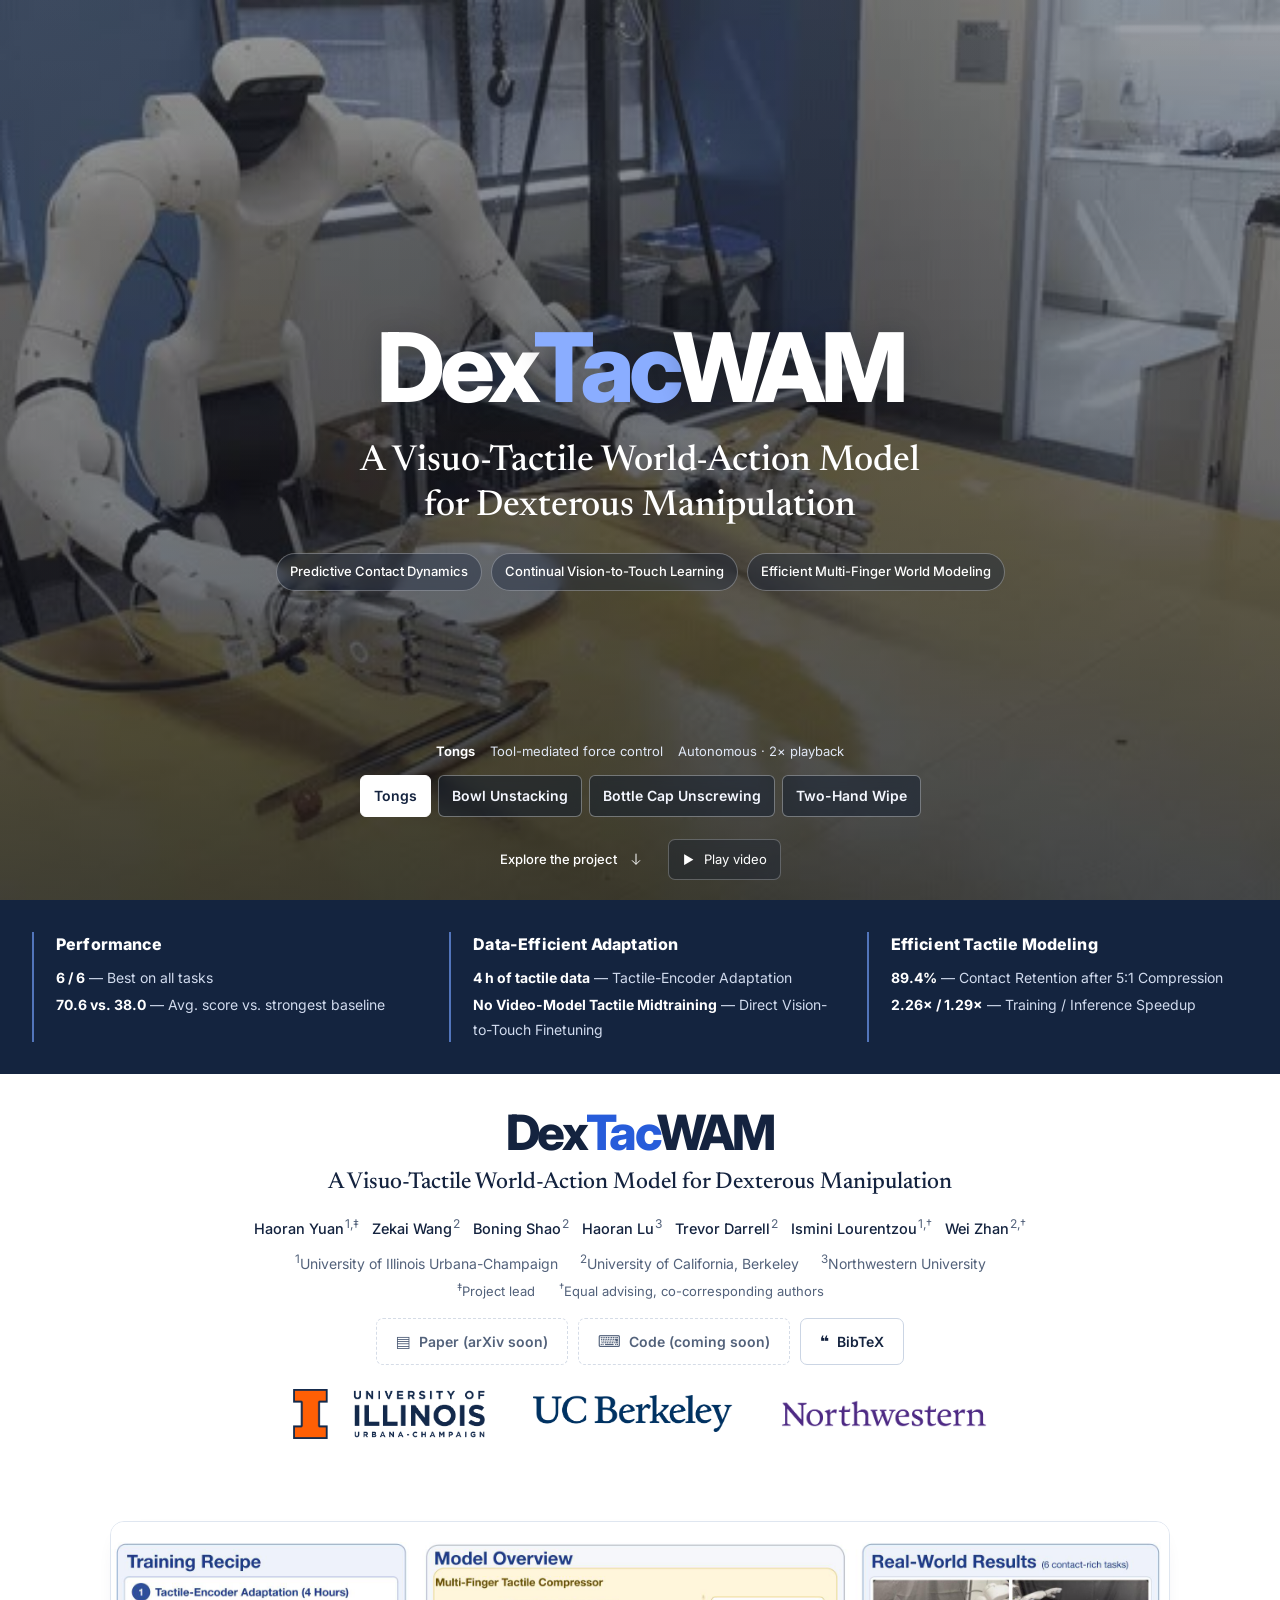
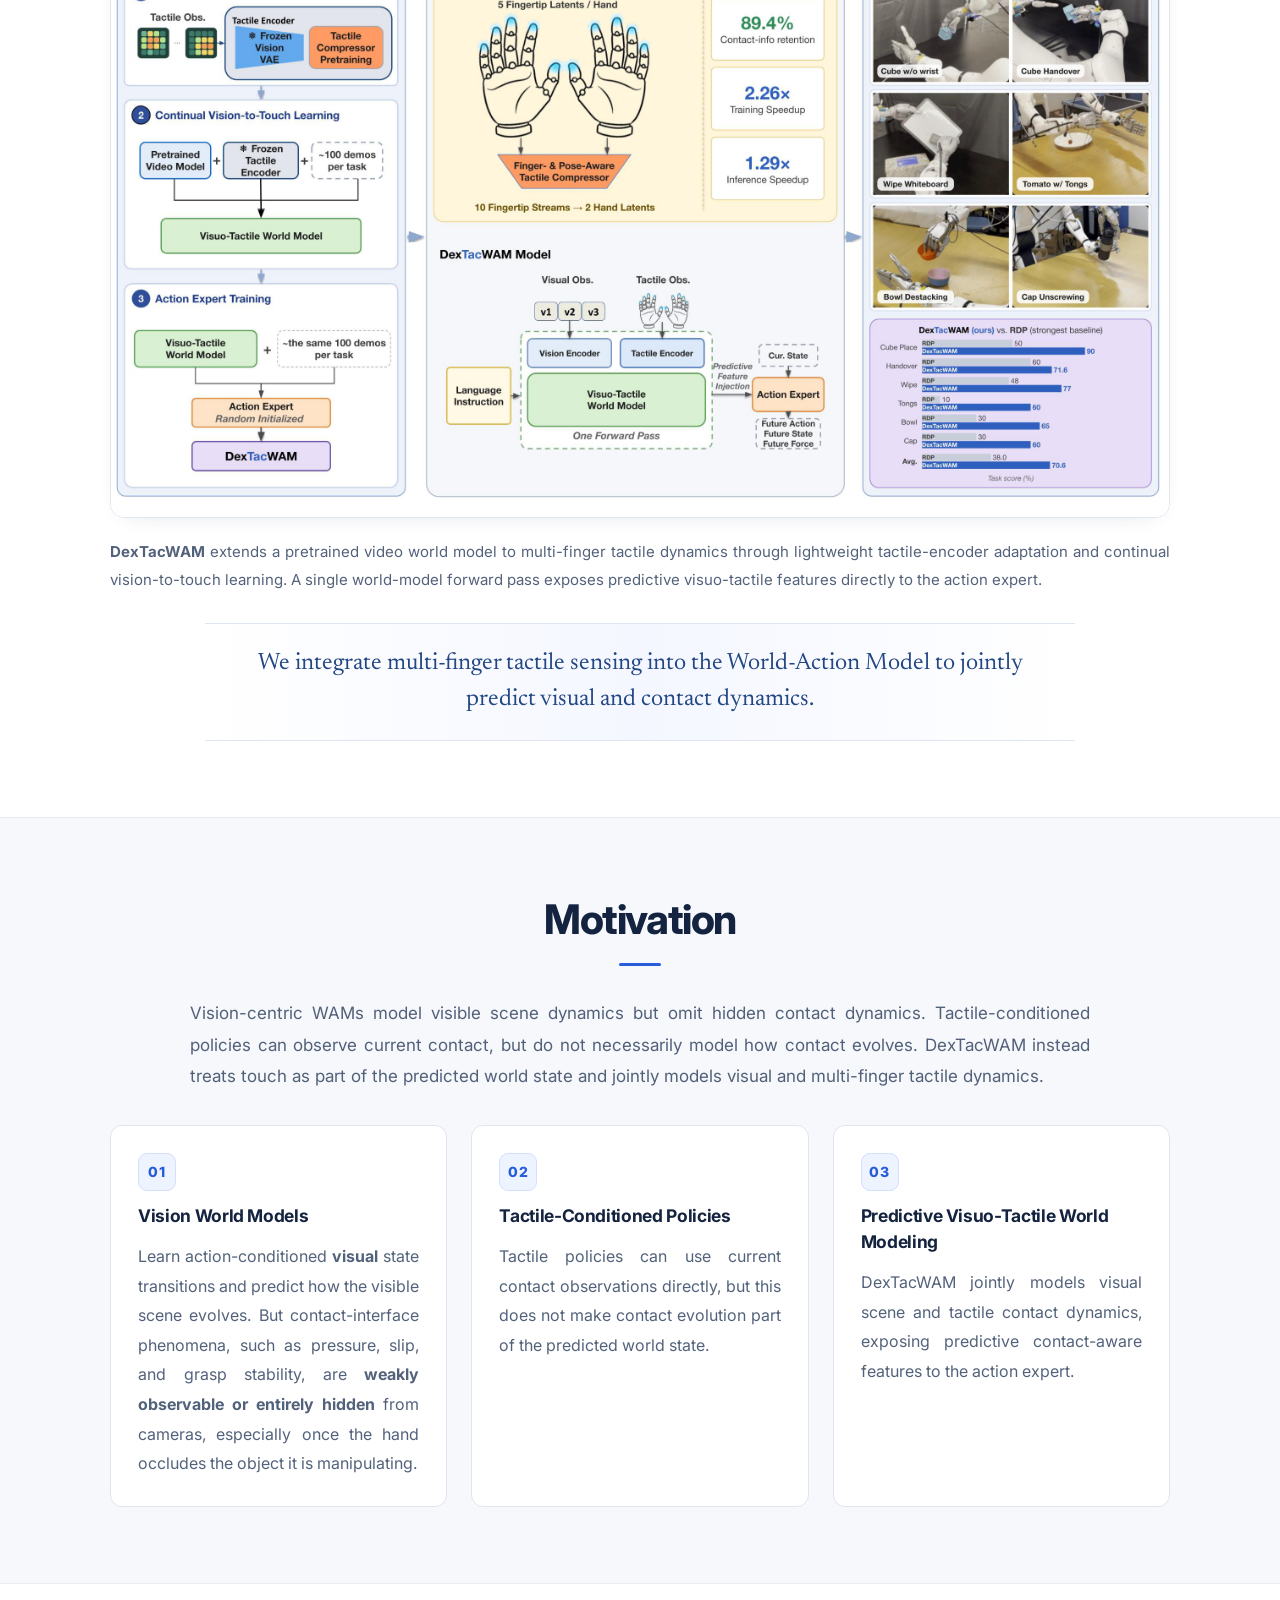
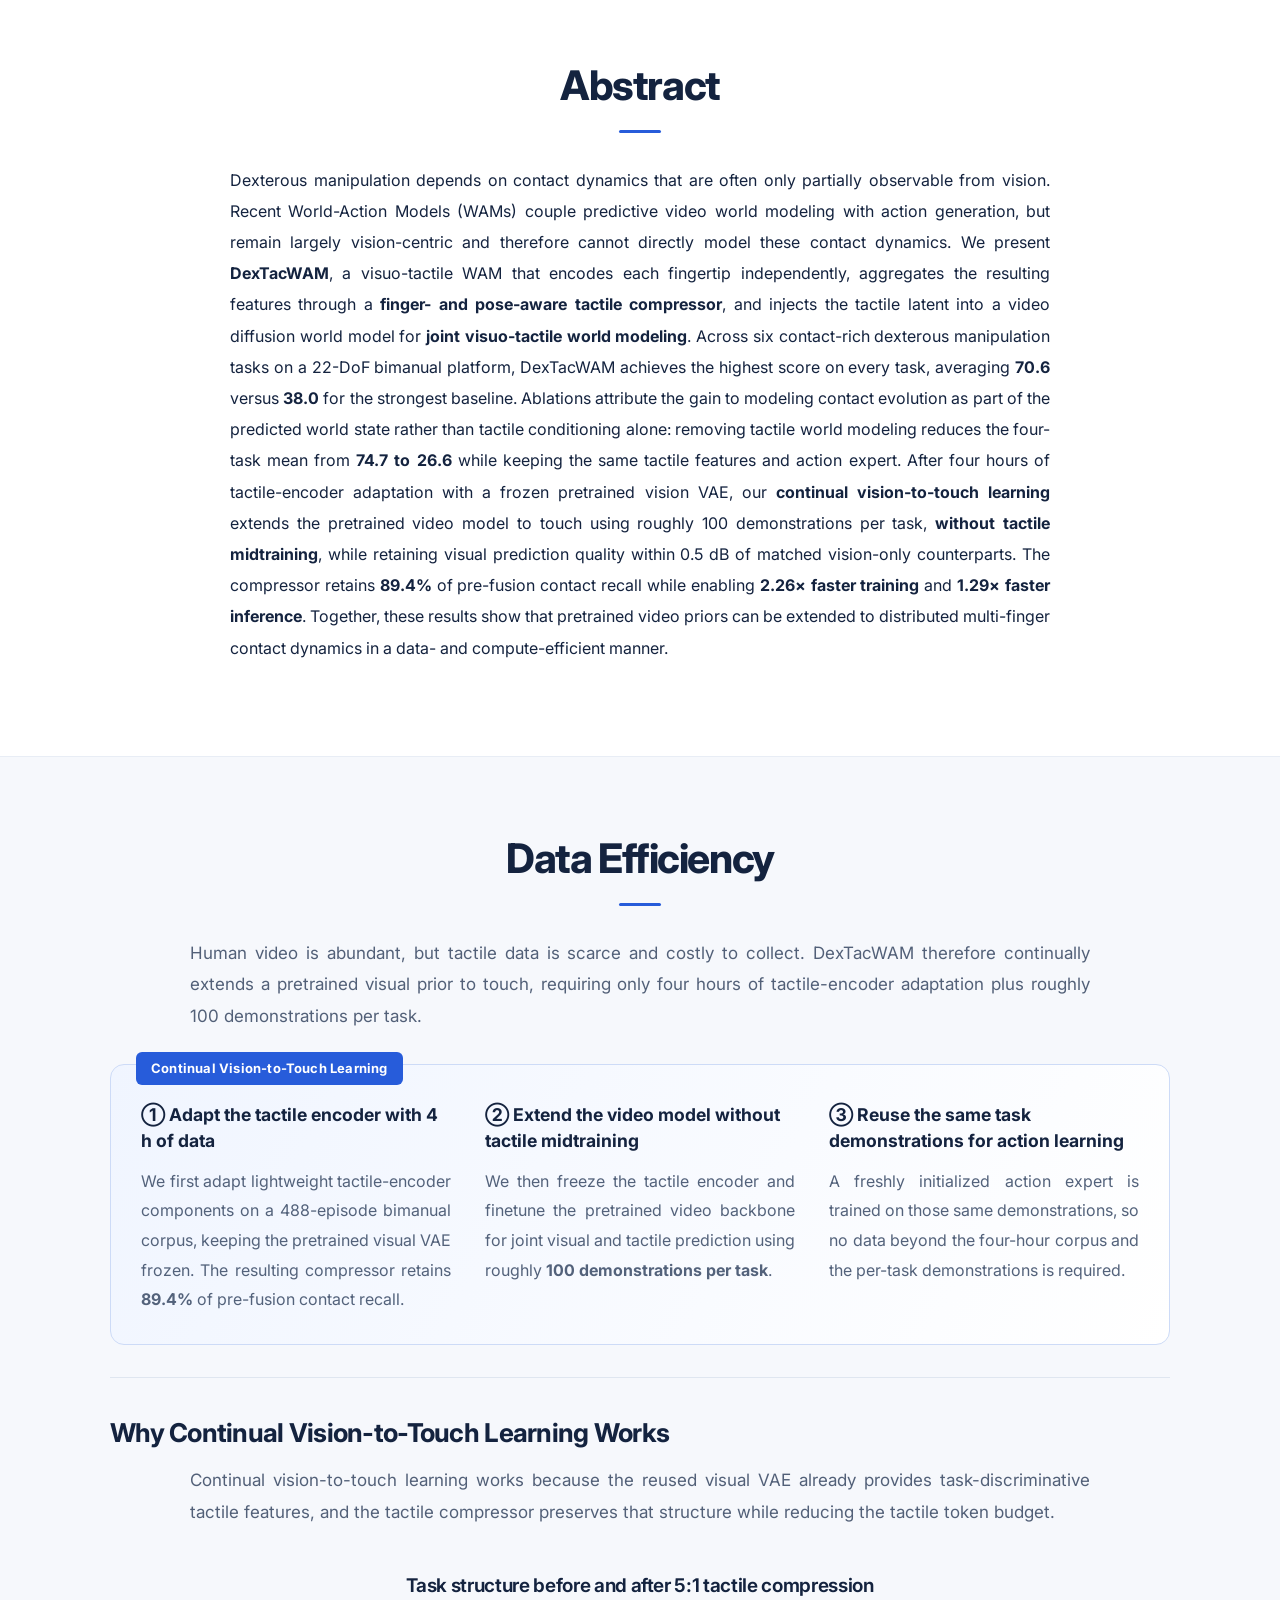
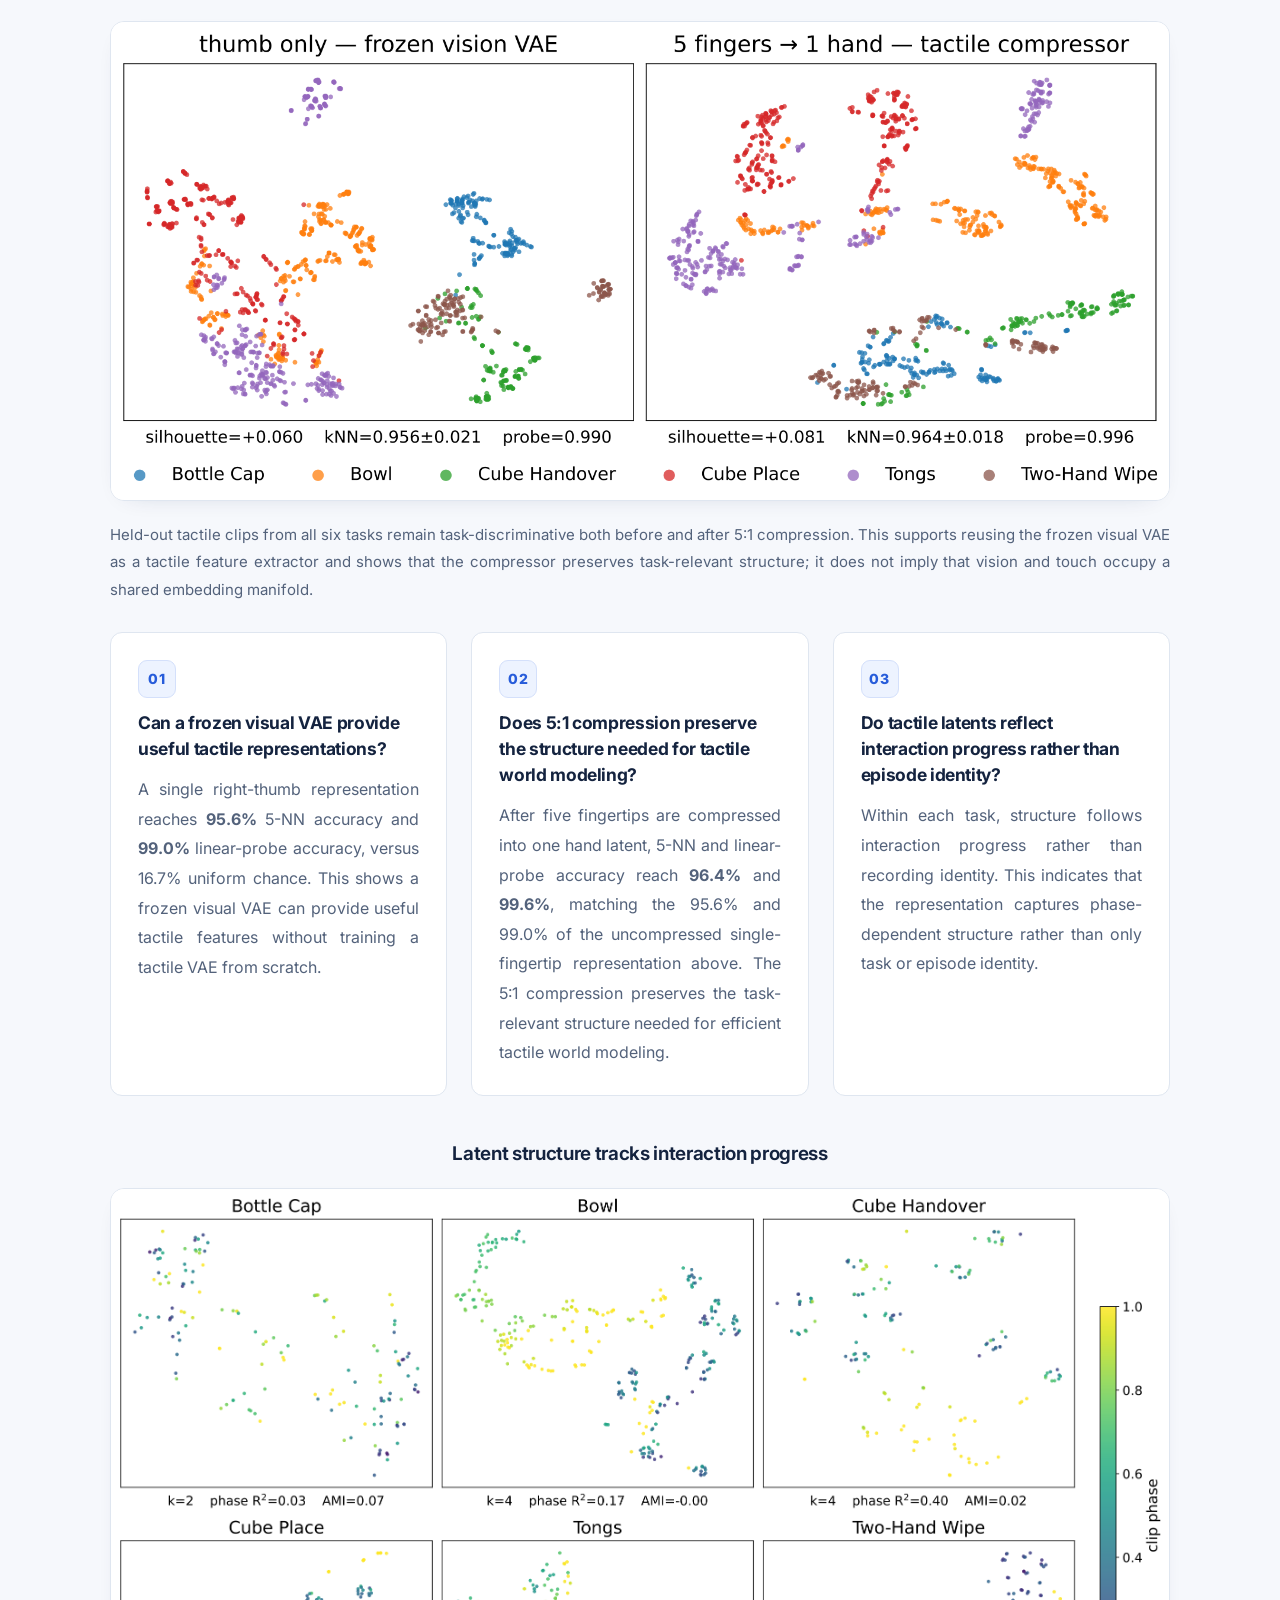
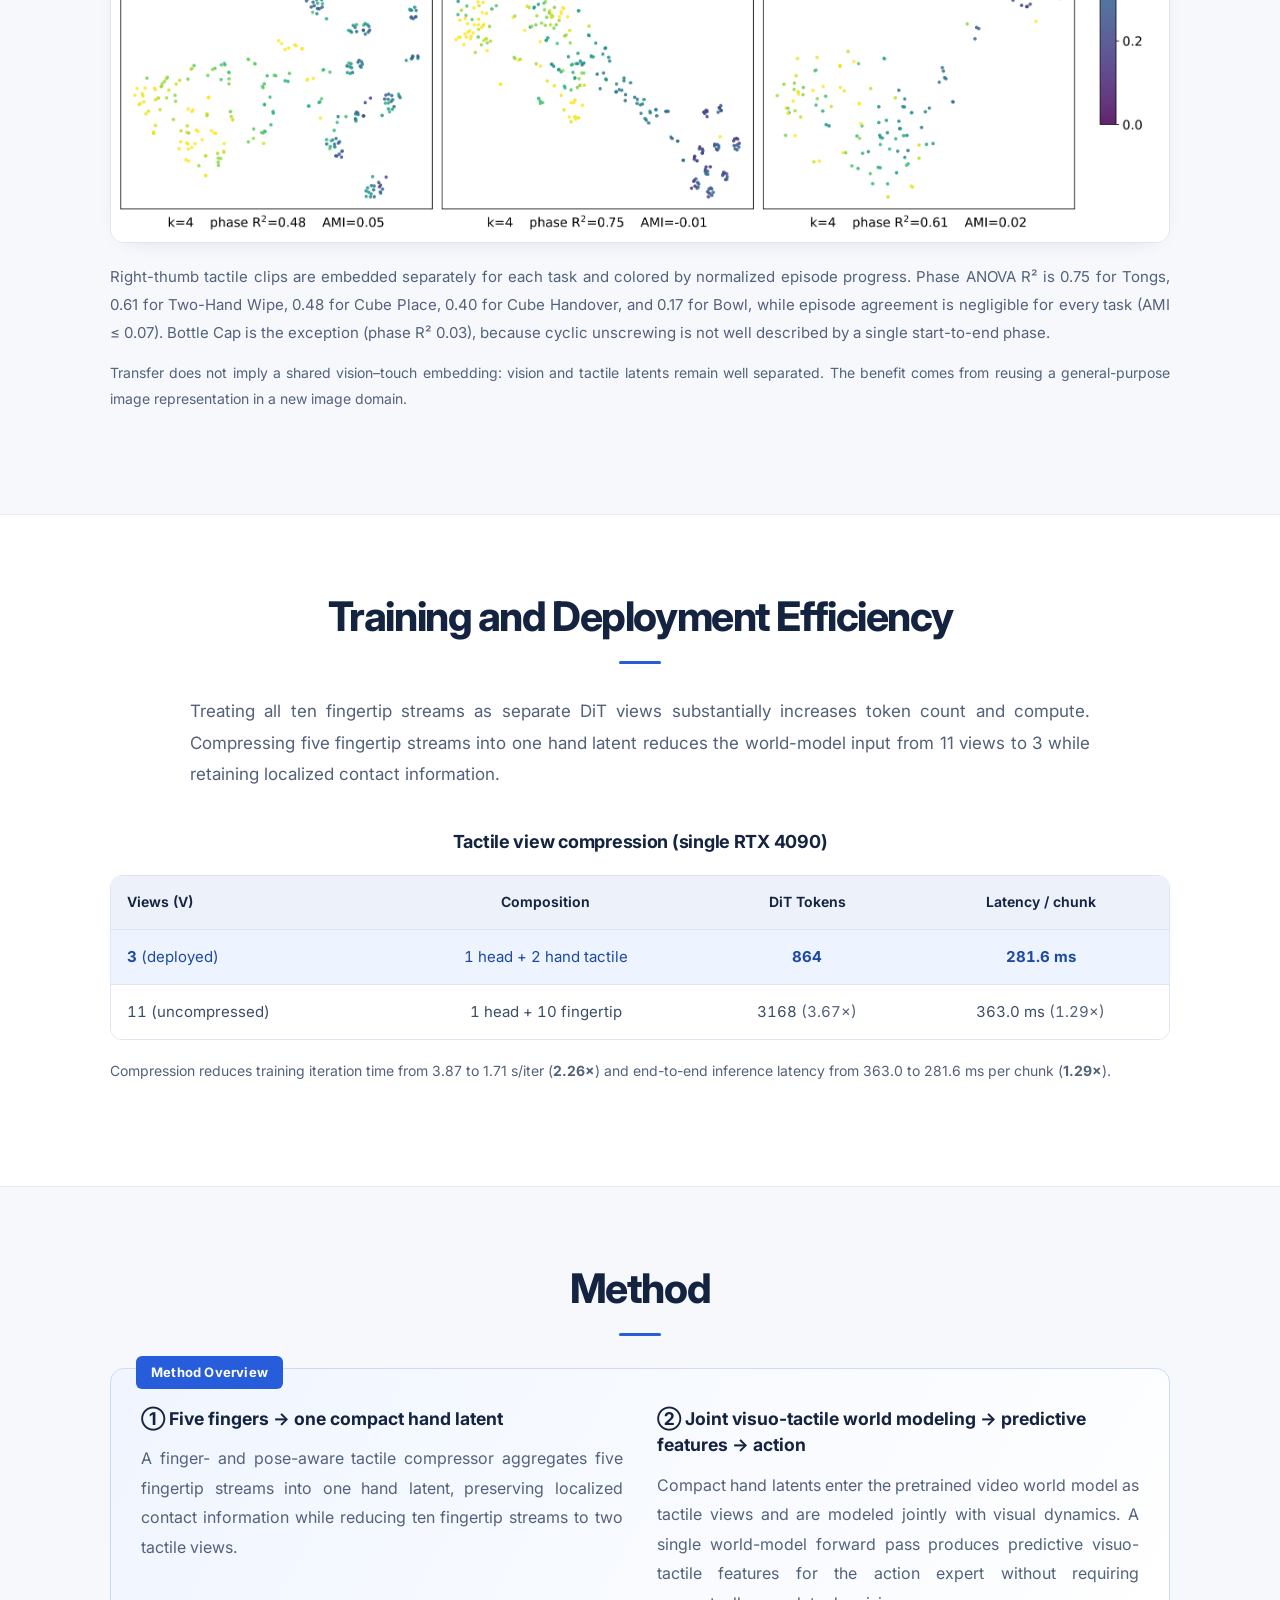
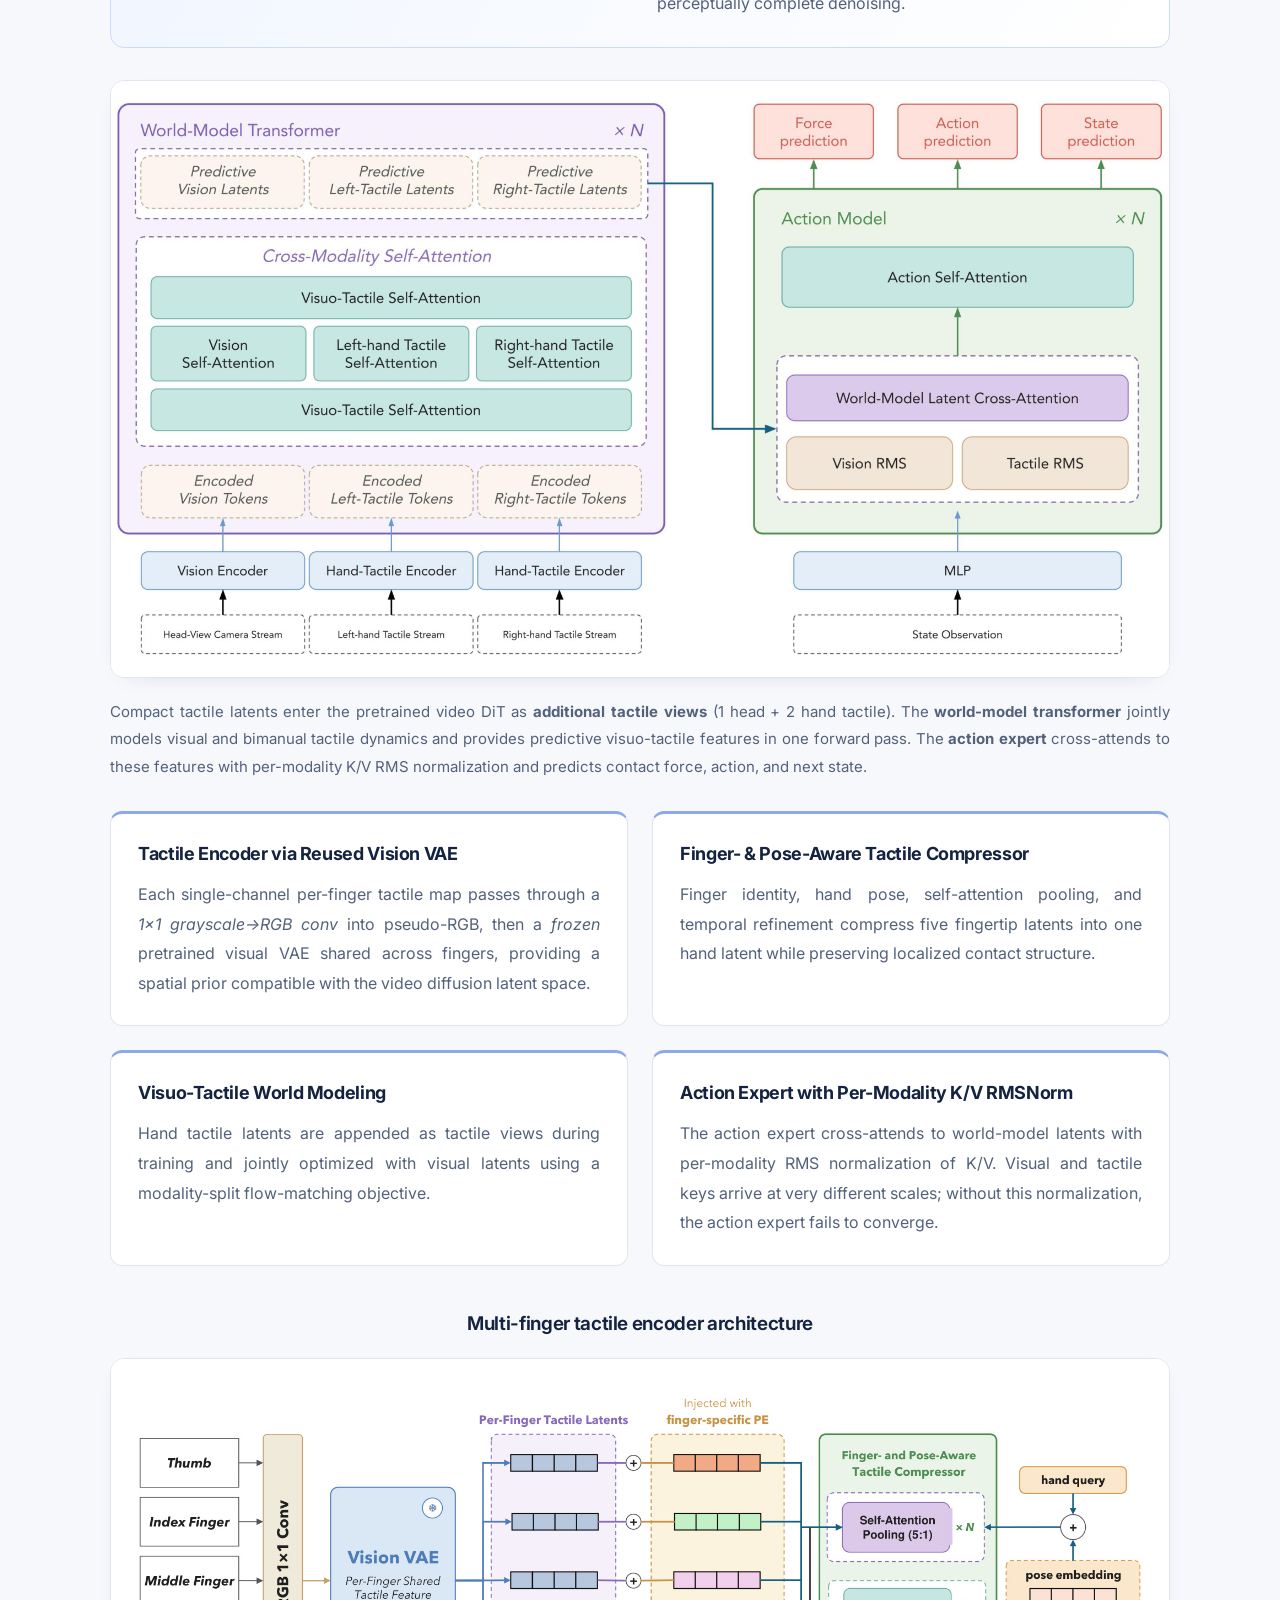
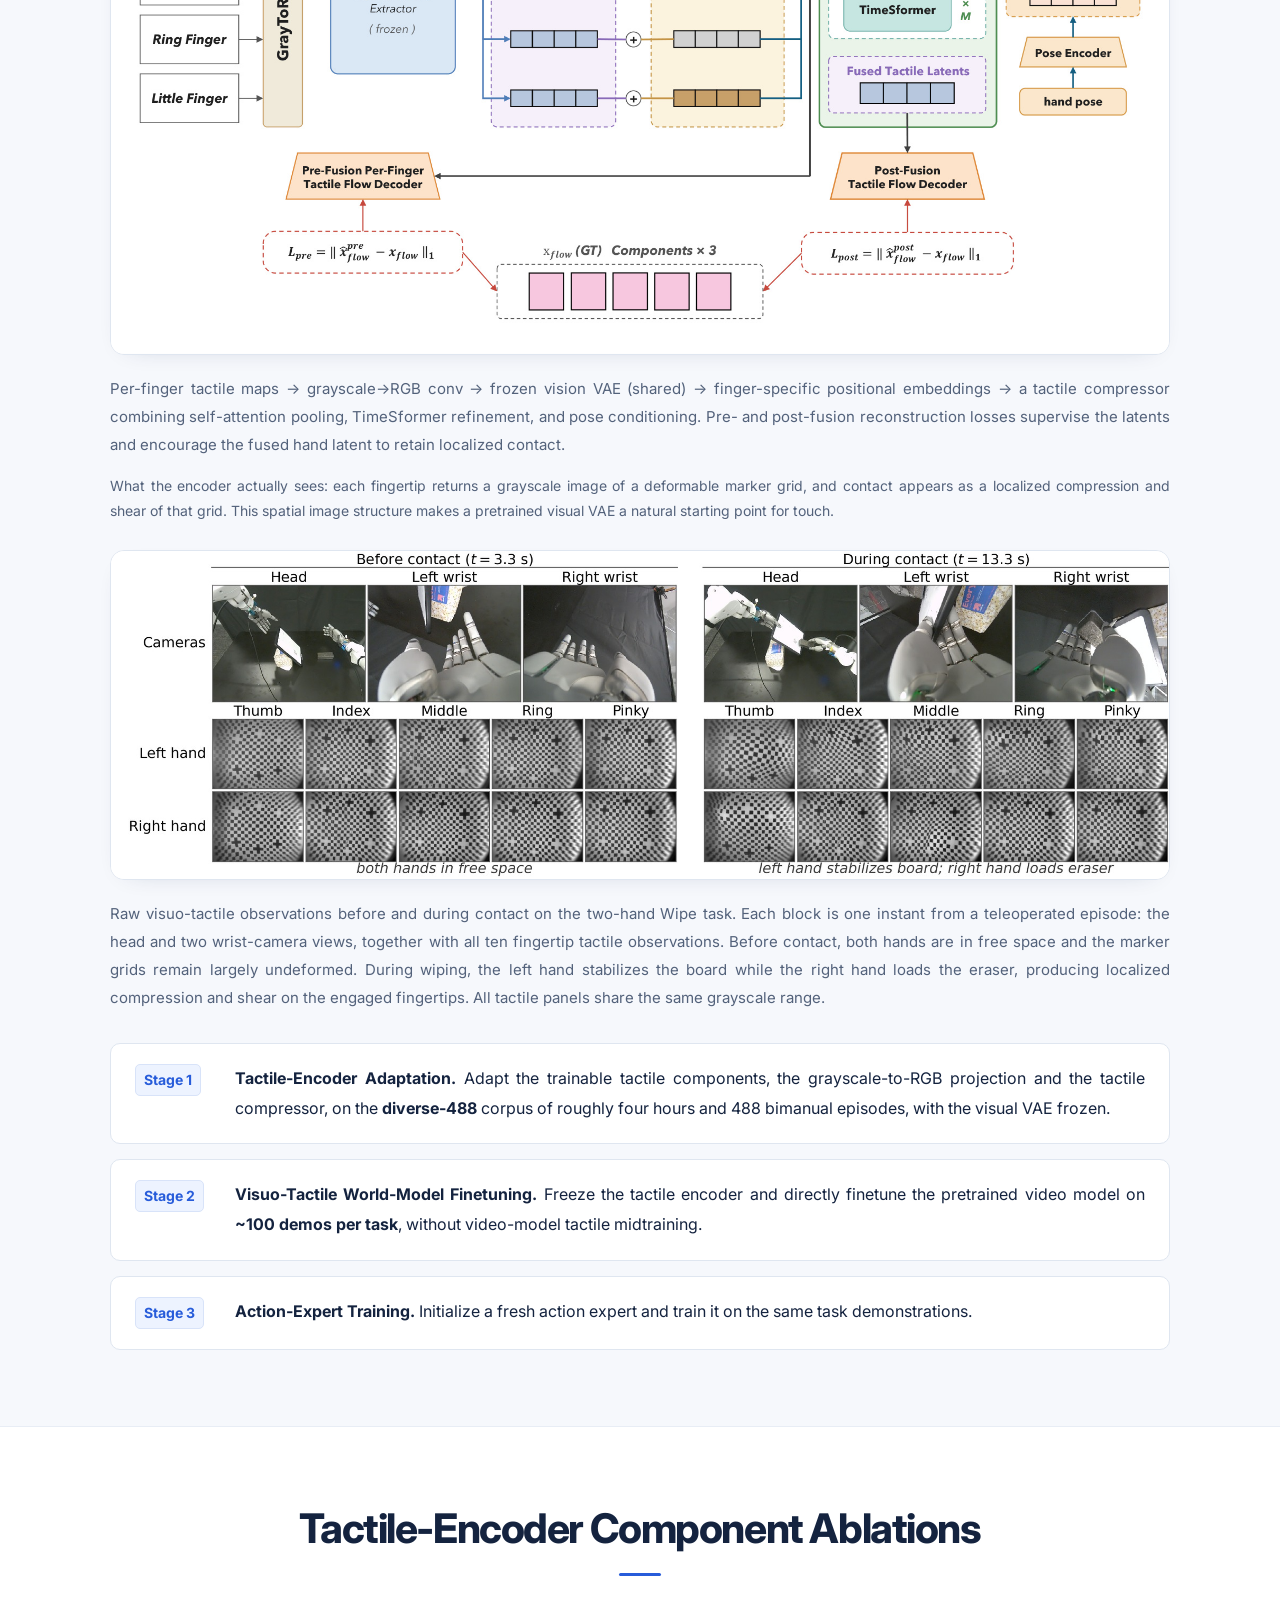
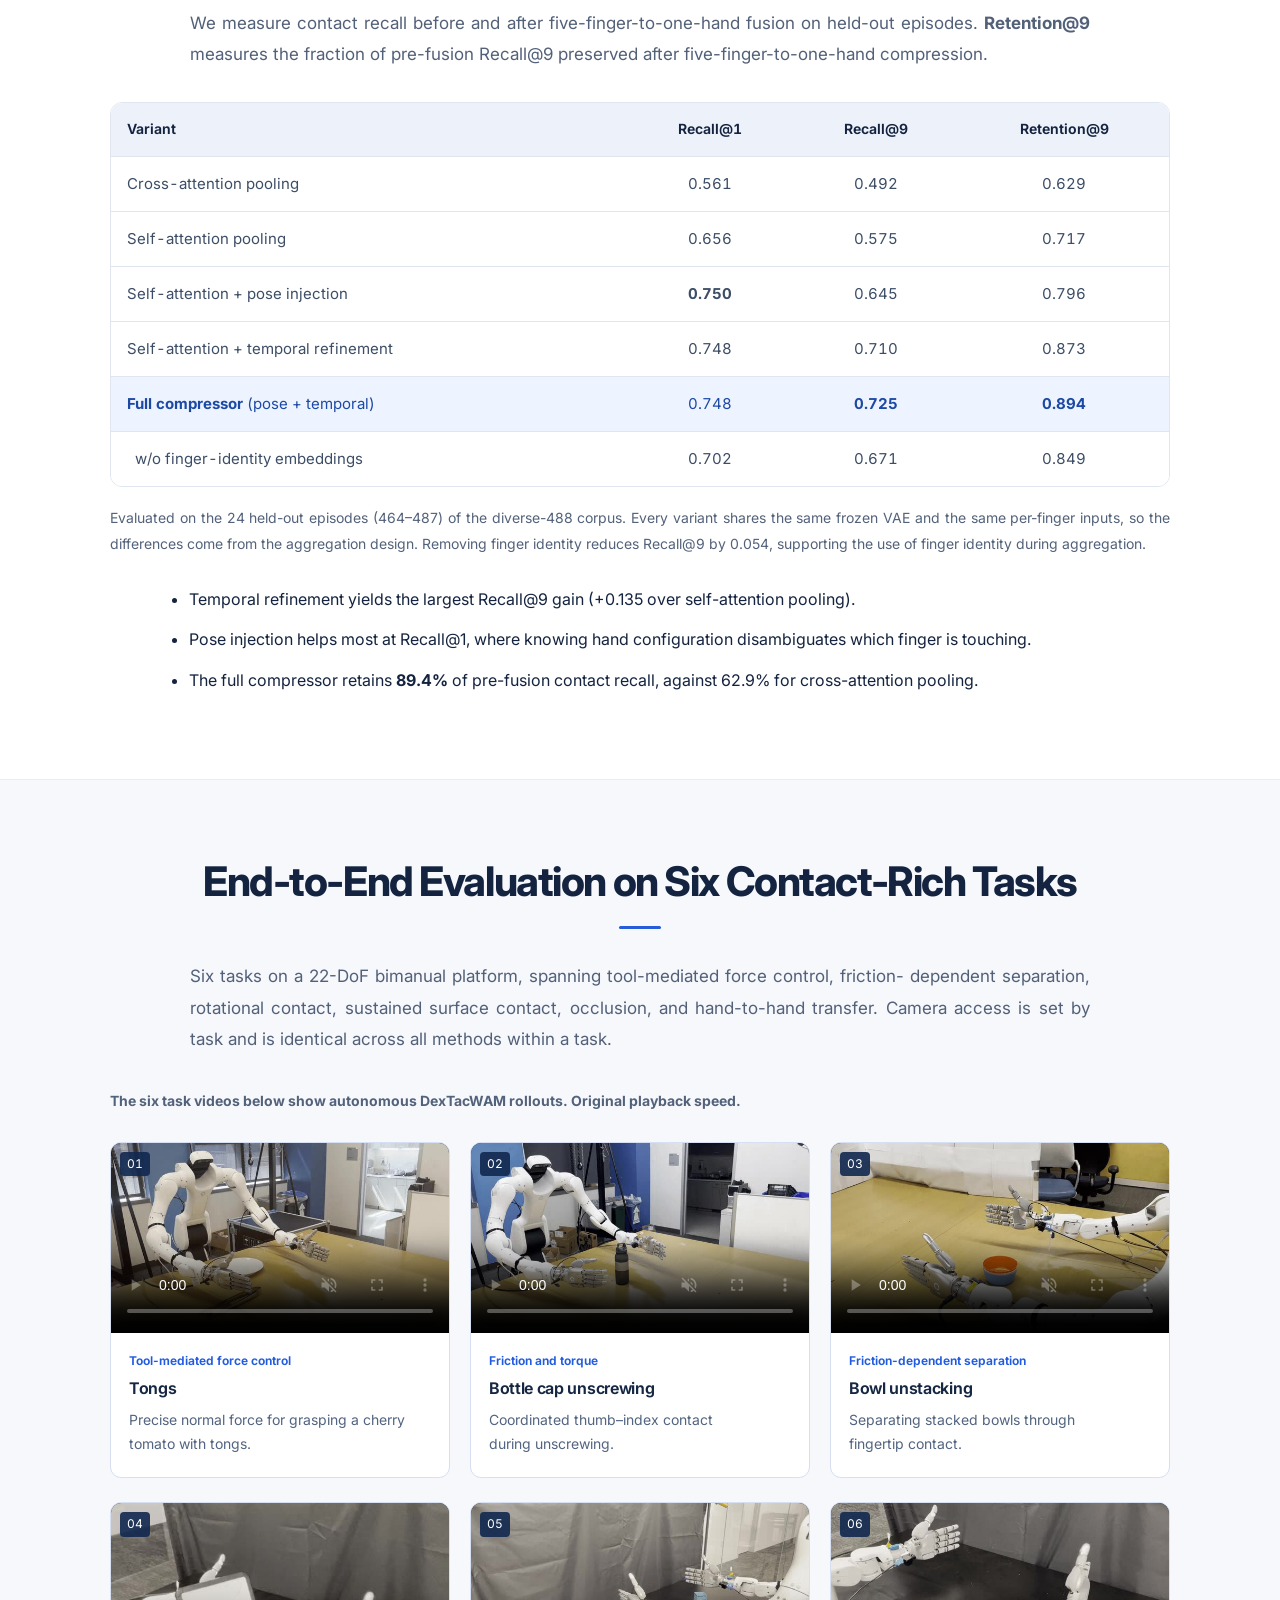
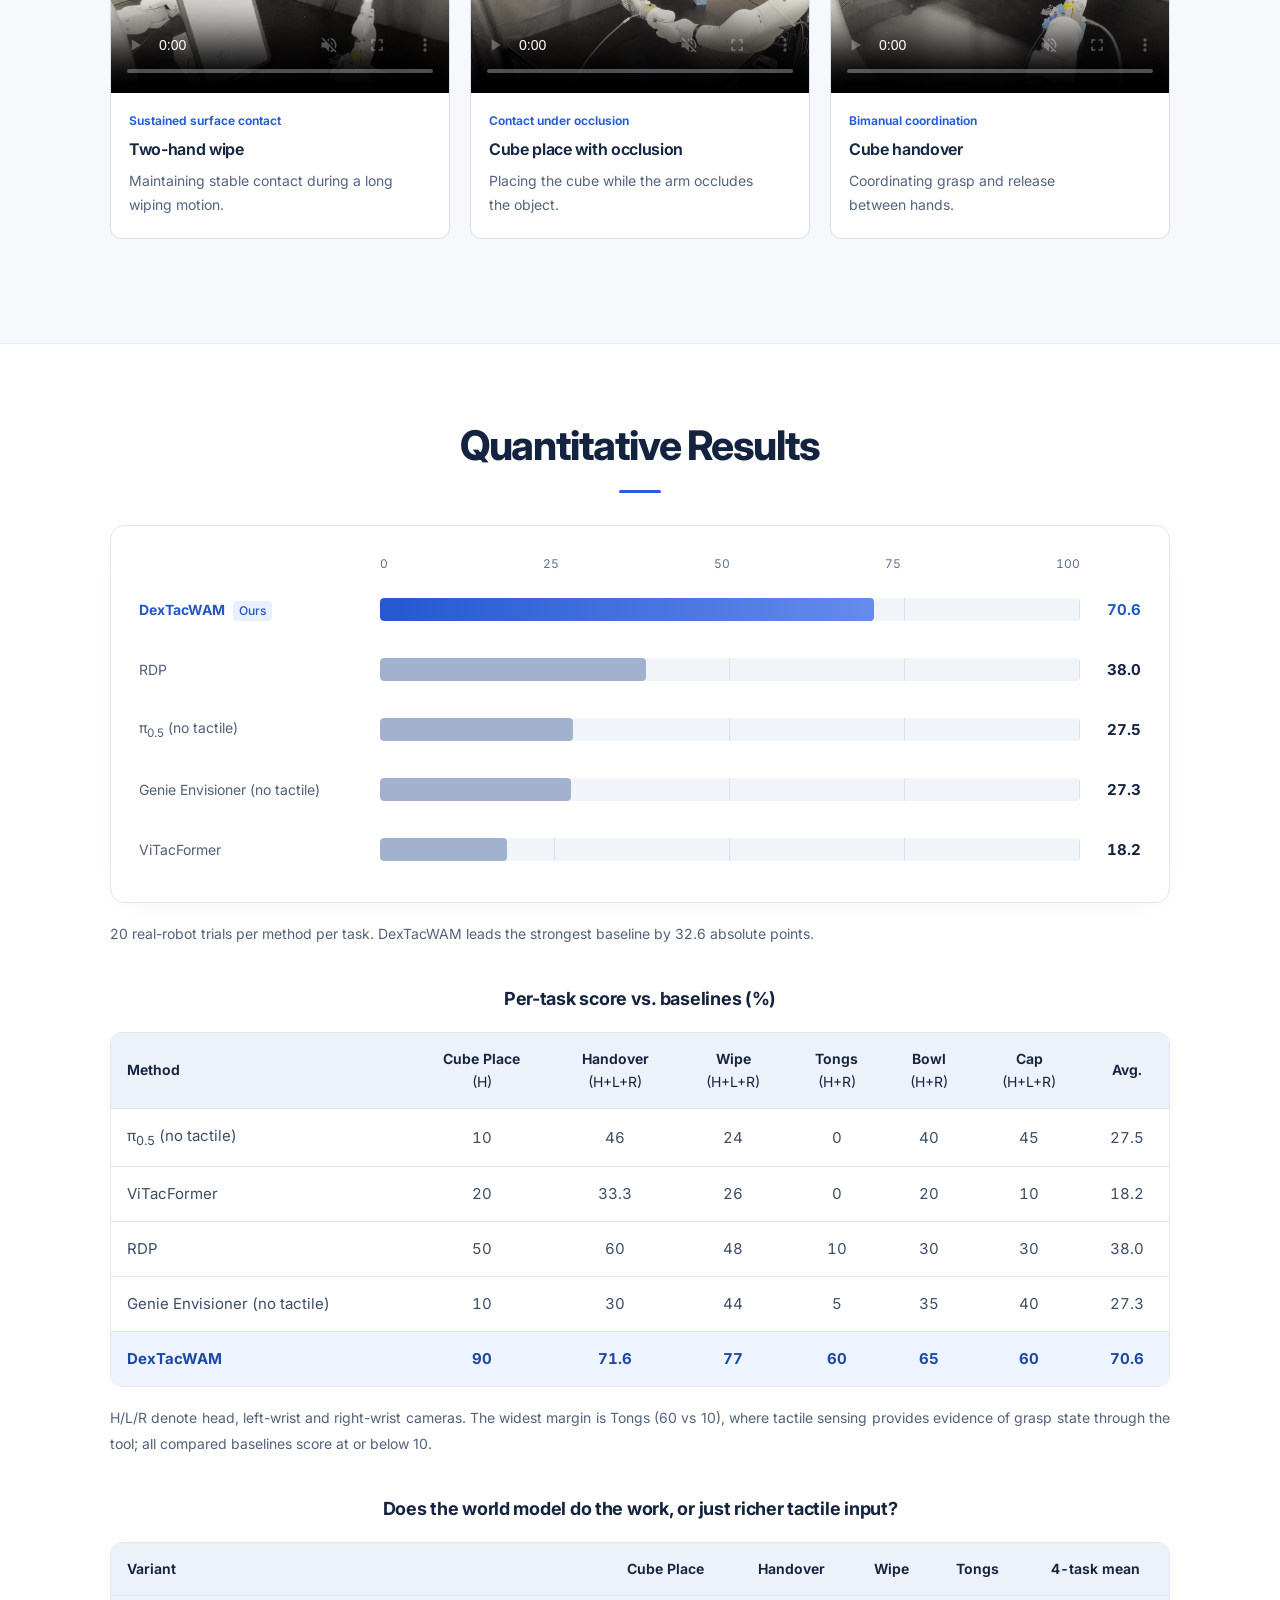
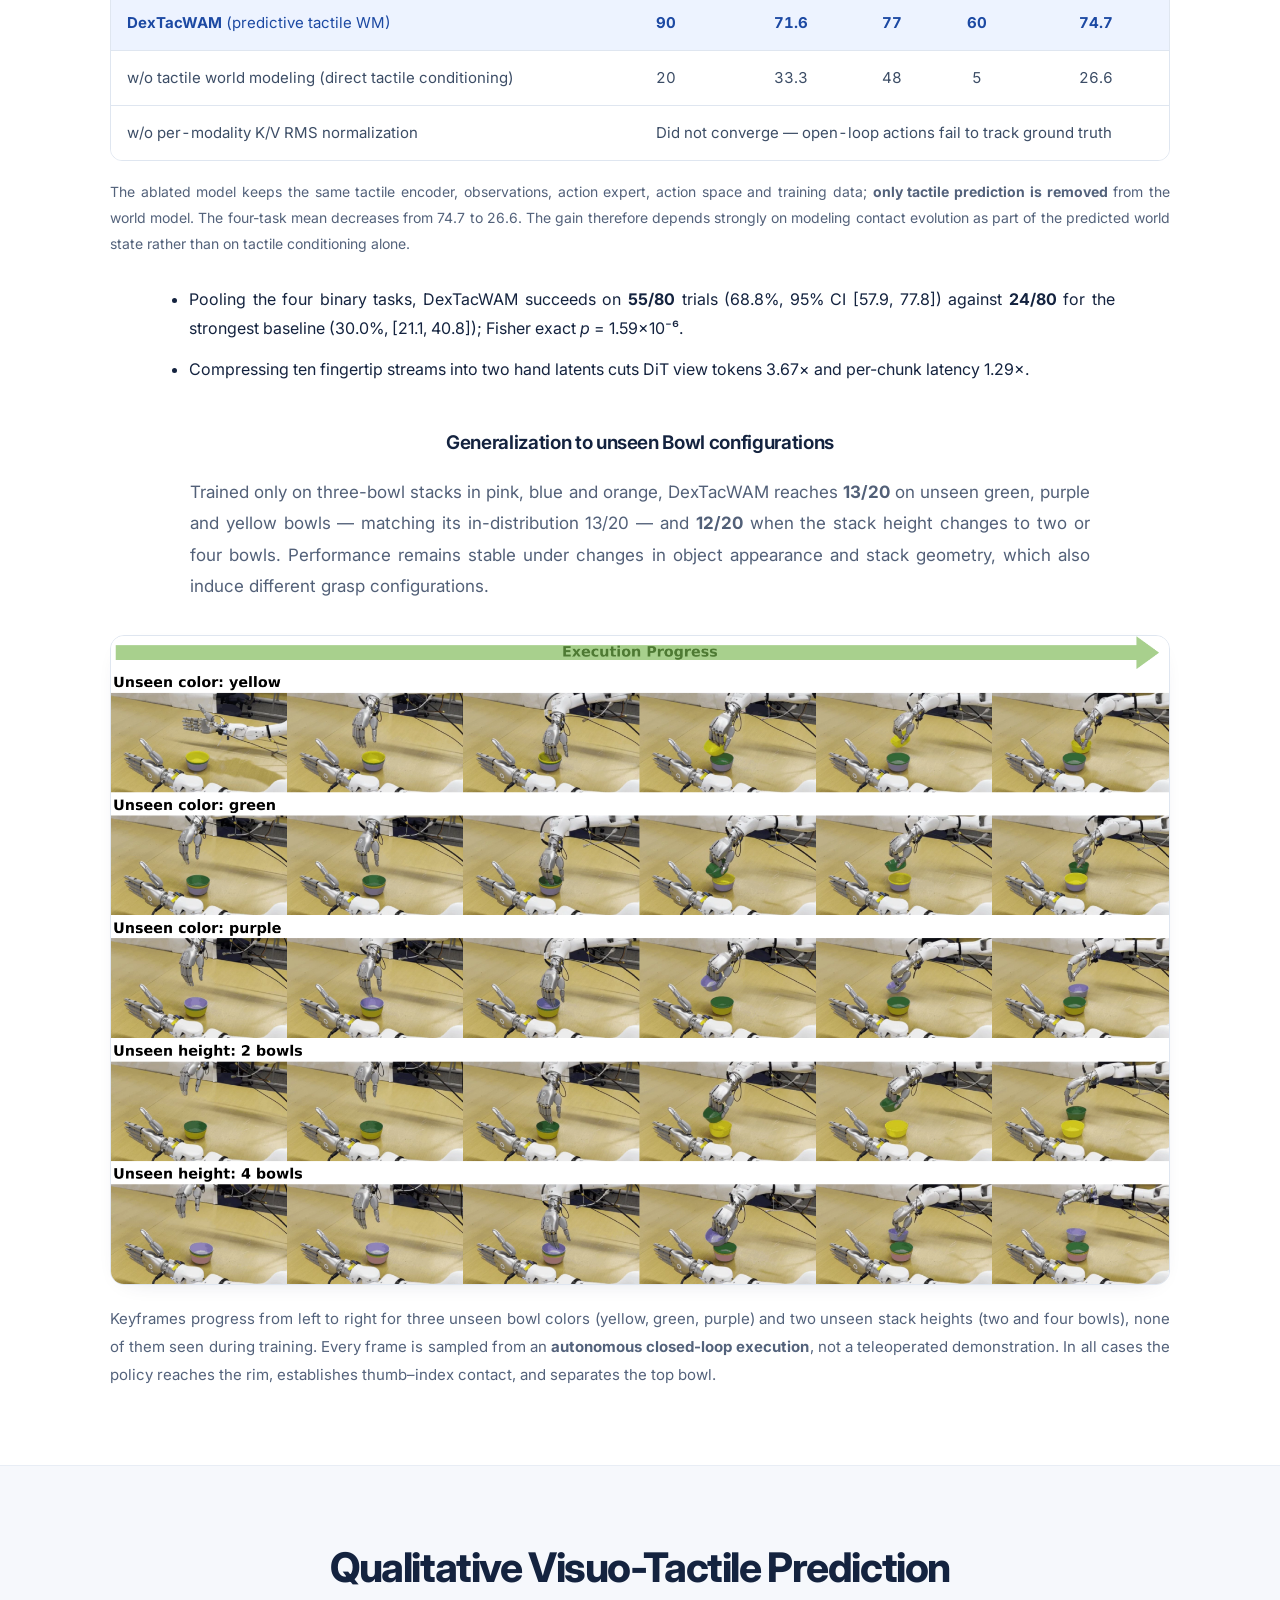
==== index.html @ 50f5416c "Link team cards to author profile pages Co-authored-by: Cursor <cursoragent@cursor.com>" ====
<!DOCTYPE html>
<html lang="en">
<head>
  <meta charset="utf-8" />
  <meta name="viewport" content="width=device-width, initial-scale=1" />
  <meta name="description"
        content="DexTacWAM: A Visuo-Tactile World-Action Model for Dexterous Manipulation." />
  <meta property="og:title" content="DexTacWAM: A Visuo-Tactile World-Action Model for Dexterous Manipulation" />
  <meta property="og:description" content="DexTacWAM extends a pretrained video world model to jointly model visual scene dynamics and multi-finger tactile contact dynamics." />
  <meta property="og:type" content="website" />
  <meta property="og:image" content="static/images/teaser.png?v=20260916-2" />
  <meta name="twitter:card" content="summary_large_image" />

  <title>DexTacWAM: A Visuo-Tactile World-Action Model for Dexterous Manipulation</title>

  <link rel="preconnect" href="https://fonts.googleapis.com" />
  <link rel="preconnect" href="https://fonts.gstatic.com" crossorigin />
  <link href="https://fonts.googleapis.com/css2?family=Inter:wght@400;500;600;700;800&family=Newsreader:ital,opsz,wght@0,6..72,400;0,6..72,500;1,6..72,400&display=swap" rel="stylesheet" />

  <link rel="stylesheet" href="static/css/style.css?v=20260921-1" />
</head>

<body>
  <a class="skip-link" href="#motivation">Skip to research content</a>
  <div class="scroll-progress" id="scrollProgress" aria-hidden="true"></div>

  <!-- ============================ NAVBAR ============================ -->
  <header class="nav nav-after-hero" id="nav">
    <div class="nav-inner">
      <a class="nav-brand" href="#top">Dex<span class="brand-accent">Tac</span>WAM</a>
      <nav class="nav-links" id="navLinks" aria-label="Main navigation">
        <a href="#motivation">Motivation</a>
        <a href="#abstract">Abstract</a>
        <a href="#data-efficiency">Data</a>
        <a href="#bottleneck">Compute</a>
        <a href="#method">Method</a>
        <a href="#encoder-ablation">Encoder</a>
        <a href="#tasks">Tasks</a>
        <a href="#results">Results</a>
        <a href="#prediction">Prediction</a>
        <a href="#retention">Retention</a>
        <a href="#qa">Q&amp;A</a>
        <a href="#bibtex">BibTeX</a>
      </nav>
      <button class="nav-toggle" id="navToggle" type="button" aria-label="Open navigation" aria-expanded="false" aria-controls="navLinks">☰</button>
    </div>
  </header>

  <!-- ============================ SIDE TOC ============================ -->
  <aside class="toc" id="toc" aria-label="Section navigation">
    <div class="toc-title">Contents</div>
    <nav>
      <div class="toc-group"><a href="#motivation">Why Tactile World Models</a></div>
      <div class="toc-group"><a href="#abstract">Abstract</a></div>
      <div class="toc-group">
        <a href="#data-efficiency">Data Efficiency</a>
        <div class="toc-sub">
          <a href="#insight">Why It Works</a>
          <div class="toc-sub">
            <a href="#insight-tsne">Latent Structure</a>
            <a href="#insight-contact">Contact Evolution</a>
          </div>
        </div>
      </div>
      <div class="toc-group"><a href="#bottleneck">Computation Efficiency</a></div>
      <div class="toc-group">
        <a href="#method">Method</a>
        <div class="toc-sub">
          <a href="#method-design">Key Design</a>
          <a href="#method-modules">Pipeline Modules</a>
          <a href="#method-encoder">Encoder Architecture</a>
          <a href="#method-training">Training Stages</a>
        </div>
      </div>
      <div class="toc-group"><a href="#encoder-ablation">Encoder Ablation</a></div>
      <div class="toc-group">
        <a href="#tasks">Six Tasks</a>
        <div class="toc-sub">
          <a href="#task-demos">Rollout Videos</a>
        </div>
      </div>
      <div class="toc-group">
        <a href="#results">Results</a>
        <div class="toc-sub">
          <a href="#results-avg">Average Score</a>
          <a href="#results-pertask">Per-Task</a>
          <a href="#results-ablation">Policy Ablations</a>
          <a href="#results-general">Generalization</a>
        </div>
      </div>
      <div class="toc-group">
        <a href="#prediction">World-Model Prediction</a>
        <div class="toc-sub">
          <a href="#pred-rollout">Long-Horizon Rollout</a>
          <a href="#pred-metrics">Prediction Quality</a>
        </div>
      </div>
      <div class="toc-group">
        <a href="#retention">Vision-to-Touch</a>
        <div class="toc-sub">
          <a href="#retention-rgb">Vision Retention</a>
        </div>
      </div>
      <div class="toc-group"><a href="#conclusion">Conclusion</a></div>
      <div class="toc-group"><a href="#qa">Q&amp;A</a></div>
      <div class="toc-group"><a href="#bibtex">BibTeX</a></div>
    </nav>
  </aside>

  <!-- ============================ HERO ============================ -->
  <section class="hero" id="top">
    <div class="hero-media">
      <video id="featuredRollout" muted playsinline preload="metadata" aria-label="Featured autonomous robot demonstration"
             poster="static/videos/web/tasks/tongs_poster.jpg?v=20260916-2"
             src="static/videos/web/tasks/tongs.mp4"></video>
    </div>
    <div class="hero-scrim"></div>
    <div class="container hero-content">
      <h1 class="title">Dex<span class="brand-accent">Tac</span>WAM</h1>
      <p class="subtitle">
        A Visuo-Tactile World-Action Model<br />
        for Dexterous Manipulation
      </p>

      <div class="badges">
        <span class="badge">Predictive Contact Dynamics</span>
        <span class="badge">Continual Vision-to-Touch Learning</span>
        <span class="badge">Efficient Multi-Finger World Modeling</span>
      </div>

    </div>
    <div class="container hero-bottom">
      <div class="hero-rollout-status">
        <span class="hero-rollout-task" id="featuredRolloutTitle">Tongs</span>
        <span id="featuredRolloutDescription">Tool-mediated force control</span>
        <span>Autonomous · 2× playback</span>
      </div>
      <div class="rollout-selector" aria-label="Select hero rollout">
        <button class="active" type="button" data-rollout="0" aria-pressed="true">Tongs</button>
        <button type="button" data-rollout="1" aria-pressed="false">Bowl Unstacking</button>
        <button type="button" data-rollout="2" aria-pressed="false">Bottle Cap Unscrewing</button>
        <button type="button" data-rollout="3" aria-pressed="false">Two-Hand Wipe</button>
      </div>

      <div class="hero-footer-actions">
        <a class="hero-scroll" href="#project-highlights">
          <span>Explore the project</span>
          <svg width="16" height="16" viewBox="0 0 24 24" fill="none" stroke="currentColor" stroke-width="1.5" aria-hidden="true"><path d="M12 4v16m-6-6 6 6 6-6" /></svg>
        </a>
        <button class="hero-playback" id="heroPlayback" type="button" aria-label="Play background video"><span class="playback-icon" aria-hidden="true">▶</span><span class="playback-text">Play video</span></button>
      </div>
    </div>
  </section>


  <!-- ============================ STATS BAND ============================ -->
  <section class="stats-band" id="project-highlights" aria-label="Project highlights">
    <div class="container">
      <div class="stats">
        <div class="stat-group">
          <div class="stat-group-title">Performance</div>
          <div class="stat-line"><strong>6 / 6</strong> — Best on all tasks</div>
          <div class="stat-line"><strong>70.6 vs. 38.0</strong> — Avg. score vs. strongest baseline</div>
        </div>
        <div class="stat-group">
          <div class="stat-group-title">Data-Efficient Adaptation</div>
          <div class="stat-line"><strong>4 h of tactile data</strong> — Tactile-Encoder Adaptation</div>
          <div class="stat-line"><strong>No Video-Model Tactile Midtraining</strong> — Direct Vision-to-Touch Finetuning</div>
        </div>
        <div class="stat-group">
          <div class="stat-group-title">Efficient Tactile Modeling</div>
          <div class="stat-line"><strong>89.4%</strong> — Contact Retention after 5:1 Compression</div>
          <div class="stat-line"><strong>2.26× / 1.29×</strong> — Training / Inference Speedup</div>
        </div>
      </div>
    </div>
  </section>

  <!-- ============================ PROJECT DETAILS ============================ -->
  <section class="project-info" id="project-info" aria-labelledby="project-title">
    <div class="container project-info-content">
      <header class="project-heading">
        <h2 class="project-title" id="project-title">Dex<span class="brand-accent">Tac</span>WAM</h2>
        <p class="project-subtitle">A Visuo-Tactile World-Action Model for Dexterous Manipulation</p>
      </header>
      <div class="authors">
        <div class="author-row author-row-main">
          <span>Haoran Yuan<sup>1,‡</sup></span>
          <span>Zekai Wang<sup>2</sup></span>
          <span>Boning Shao<sup>2</sup></span>
          <span>Haoran Lu<sup>3</sup></span>
          <span>Trevor Darrell<sup>2</sup></span>
          <span>Ismini Lourentzou<sup>1,†</sup></span>
          <span>Wei Zhan<sup>2,†</sup></span>
        </div>
      </div>
      <div class="affiliations">
        <div class="affiliation-row">
          <span><sup>1</sup>University of Illinois Urbana-Champaign</span>
          <span><sup>2</sup>University of California, Berkeley</span>
          <span><sup>3</sup>Northwestern University</span>
        </div>
        <div class="credit-row">
          <span class="project-lead-note"><sup>‡</sup>Project lead</span>
          <span class="advising-note"><sup>†</sup>Equal advising, co-corresponding authors</span>
        </div>
      </div>

      <div class="links">
        <span class="link-btn is-pending"><span class="ic">▤</span> Paper (arXiv soon)</span>
        <span class="link-btn is-pending"><span class="ic">⌨</span> Code (coming soon)</span>
        <a class="link-btn" href="#bibtex"><span class="ic">❝</span> BibTeX</a>
      </div>

      <div class="institution-logos" aria-label="Affiliated universities">
        <img class="institution-logo institution-logo-uiuc" src="static/images/logos/uiuc.png?v=20260916-2" width="559" height="145" alt="University of Illinois Urbana-Champaign" decoding="async" />
        <img class="institution-logo institution-logo-berkeley" src="static/images/logos/uc-berkeley.png?v=20260916-2" width="1125" height="210" alt="UC Berkeley" decoding="async" />
        <img class="institution-logo institution-logo-northwestern" src="static/images/logos/northwestern.png?v=20260916-2" width="1000" height="134" alt="Northwestern University" decoding="async" />
      </div>
    </div>
  </section>

  <!-- ============================ TEASER ============================ -->
  <section class="section teaser">
    <div class="container">
      <figure class="media-frame">
        <img loading="lazy" decoding="async" src="static/images/teaser.png?v=20260916-2" alt="DexTacWAM overview" />
      </figure>
      <p class="caption">
        <strong>DexTacWAM</strong> extends a pretrained video world model to multi-finger tactile
        dynamics through lightweight tactile-encoder adaptation and continual vision-to-touch
        learning. A single world-model forward pass exposes predictive visuo-tactile features
        directly to the action expert.
      </p>
      <blockquote class="pull-quote">
        We integrate multi-finger tactile sensing into the World-Action Model to jointly predict visual and contact dynamics.
      </blockquote>
    </div>
  </section>

  <!-- ============================ MOTIVATION ============================ -->
  <section class="section alt" id="motivation">
    <div class="container">
      <h2 class="section-title">Motivation</h2>
      <p class="lead">
        Vision-centric WAMs model visible scene dynamics but omit hidden contact dynamics.
        Tactile-conditioned policies can observe current contact, but do not necessarily model how
        contact evolves. DexTacWAM instead treats touch as part of the predicted world state and
        jointly models visual and multi-finger tactile dynamics.
      </p>
      <div class="cards">
        <div class="card">
          <div class="card-num">01</div>
          <h3>Vision World Models</h3>
          <p>
            Learn action-conditioned <strong>visual</strong> state transitions and predict how the
            visible scene evolves. But contact-interface phenomena, such as pressure, slip, and grasp
            stability, are <strong>weakly observable or entirely hidden</strong> from cameras,
            especially once the hand occludes the object it is manipulating.
          </p>
        </div>
        <div class="card">
          <div class="card-num">02</div>
          <h3>Tactile-Conditioned Policies</h3>
          <p>
            Tactile policies can use current contact observations directly, but this does not make
            contact evolution part of the predicted world state.
          </p>
        </div>
        <div class="card">
          <div class="card-num">03</div>
          <h3>Predictive Visuo-Tactile World Modeling</h3>
          <p>
            DexTacWAM jointly models visual scene and tactile contact dynamics, exposing
            predictive contact-aware features to the action expert.
          </p>
        </div>
      </div>
    </div>
  </section>

  <!-- ============================ ABSTRACT ============================ -->
  <section class="section" id="abstract">
    <div class="container narrow">
      <h2 class="section-title">Abstract</h2>
      <p>
        Dexterous manipulation depends on contact dynamics that are often only partially observable
        from vision. Recent World-Action Models (WAMs) couple predictive video world modeling with
        action generation, but remain largely vision-centric and therefore cannot directly model
        these contact dynamics. We present <strong>DexTacWAM</strong>, a visuo-tactile WAM that
        encodes each fingertip independently, aggregates the resulting features through a
        <strong>finger- and pose-aware tactile compressor</strong>, and injects the tactile latent
        into a video diffusion world model for <strong>joint visuo-tactile world
        modeling</strong>. Across six contact-rich dexterous manipulation tasks on a 22-DoF
        bimanual platform, DexTacWAM achieves the highest score on every task, averaging
        <strong>70.6</strong> versus <strong>38.0</strong> for the strongest baseline. Ablations
        attribute the gain to modeling contact evolution as part of the predicted world state
        rather than tactile conditioning alone: removing tactile world modeling reduces the
        four-task mean from <strong>74.7 to 26.6</strong> while keeping the same tactile features
        and action expert. After four hours of tactile-encoder adaptation with a frozen pretrained
        vision VAE, our <strong>continual vision-to-touch learning</strong> extends the pretrained
        video model to touch using roughly 100 demonstrations per task, <strong>without tactile
        midtraining</strong>, while retaining visual prediction quality within 0.5&nbsp;dB of matched
        vision-only counterparts. The compressor retains <strong>89.4%</strong> of pre-fusion
        contact recall while enabling <strong>2.26× faster training</strong> and
        <strong>1.29× faster inference</strong>. Together, these results show that pretrained video
        priors can be extended to distributed multi-finger contact dynamics in a data- and
        compute-efficient manner.
      </p>
    </div>
  </section>

  <!-- ============================ DATA EFFICIENCY ============================ -->
  <section class="section alt" id="data-efficiency">
    <div class="container">
      <h2 class="section-title">Data Efficiency</h2>
      <p class="lead">
        Human video is abundant, but tactile data is scarce and costly to collect. DexTacWAM
        therefore continually extends a pretrained visual prior to touch, requiring only four
        hours of tactile-encoder adaptation plus roughly 100 demonstrations per task.
      </p>

      <div class="design-highlight" id="data-efficiency-design">
        <span class="design-tag">Continual Vision-to-Touch Learning</span>
        <div class="design-items">
          <div class="design-item">
            <h3>① Adapt the tactile encoder with 4 h of data</h3>
            <p>
              We first adapt lightweight tactile-encoder components on a 488-episode bimanual
              corpus, keeping the pretrained visual VAE frozen. The resulting compressor retains
              <strong>89.4%</strong> of pre-fusion contact recall.
            </p>
          </div>
          <div class="design-item">
            <h3>② Extend the video model without tactile midtraining</h3>
            <p>
              We then freeze the tactile encoder and finetune the pretrained video backbone for
              joint visual and tactile prediction using roughly
              <strong>100 demonstrations per task</strong>.
            </p>
          </div>
          <div class="design-item">
            <h3>③ Reuse the same task demonstrations for action learning</h3>
            <p>
              A freshly initialized action expert is trained on those same demonstrations, so no
              data beyond the four-hour corpus and the per-task demonstrations is required.
            </p>
          </div>
        </div>
      </div>

      <h3 class="subsection-title" id="insight">Why Continual Vision-to-Touch Learning Works</h3>
      <p class="lead">
        Continual vision-to-touch learning works because the reused visual VAE already provides
        task-discriminative tactile features, and the tactile compressor preserves that structure
        while reducing the tactile token budget.
      </p>

      <div class="subhead" id="insight-tsne">Task structure before and after 5:1 tactile compression</div>
      <figure class="media-frame">
        <img loading="lazy" decoding="async" src="static/images/tactile_vae_tsne.png?v=20260916-2" alt="t-SNE comparison of frozen visual VAE and compressed tactile features" />
      </figure>
      <p class="caption">
        Held-out tactile clips from all six tasks remain task-discriminative both before and after
        5:1 compression. This supports reusing the frozen visual VAE as a tactile feature extractor
        and shows that the compressor preserves task-relevant structure; it does not imply that
        vision and touch occupy a shared embedding manifold.
      </p>

      <div class="cards" style="margin-top:28px">
        <div class="card">
          <div class="card-num">01</div>
          <h3>Can a frozen visual VAE provide useful tactile representations?</h3>
          <p>
            A single right-thumb representation reaches <strong>95.6%</strong> 5-NN accuracy and
            <strong>99.0%</strong> linear-probe accuracy, versus 16.7% uniform chance. This shows
            a frozen visual VAE can provide useful tactile features without training a tactile
            VAE from scratch.
          </p>
        </div>
        <div class="card">
          <div class="card-num">02</div>
          <h3>Does 5:1 compression preserve the structure needed for tactile world modeling?</h3>
          <p>
            After five fingertips are compressed into one hand latent, 5-NN and linear-probe
            accuracy reach <strong>96.4%</strong> and <strong>99.6%</strong>, matching the 95.6%
            and 99.0% of the uncompressed single-fingertip representation above. The 5:1
            compression preserves the task-relevant structure needed for efficient tactile
            world modeling.
          </p>
        </div>
        <div class="card">
          <div class="card-num">03</div>
          <h3>Do tactile latents reflect interaction progress rather than episode identity?</h3>
          <p>
            Within each task, structure follows interaction progress rather than recording
            identity. This indicates that the representation captures phase-dependent structure
            rather than only task or episode identity.
          </p>
        </div>
      </div>

      <div class="subhead" id="insight-contact">Latent structure tracks interaction progress</div>
      <figure class="media-frame">
        <img loading="lazy" decoding="async" src="static/images/tactile_tsne_contact_phase.png?v=20260916-2" alt="Per-task t-SNE plots colored by normalized interaction phase" />
      </figure>
      <p class="caption">
        Right-thumb tactile clips are embedded separately for each task and colored by normalized
        episode progress. Phase ANOVA R² is 0.75 for Tongs, 0.61 for Two-Hand Wipe, 0.48 for Cube
        Place, 0.40 for Cube Handover, and 0.17 for Bowl, while episode agreement is negligible for
        every task (AMI ≤ 0.07). Bottle Cap is the exception (phase R² 0.03), because cyclic
        unscrewing is not well described by a single start-to-end phase.
      </p>
      <p class="note">
        Transfer does not imply a shared vision–touch embedding: vision and tactile latents remain
        well separated. The benefit comes from reusing a general-purpose image representation in a
        new image domain.
      </p>
    </div>
  </section>

  <!-- ============================ BOTTLENECK ============================ -->
  <section class="section" id="bottleneck">
    <div class="container">
      <h2 class="section-title">Training and Deployment Efficiency</h2>
      <p class="lead">
        Treating all ten fingertip streams as separate DiT views substantially increases token count
        and compute. Compressing five fingertip streams into one hand latent reduces the world-model
        input from 11 views to 3 while retaining localized contact information.
      </p>

      <h3 class="table-title">Tactile view compression (single RTX 4090)</h3>
      <div class="table-wrap" tabindex="0" role="region" aria-label="Scrollable research results table">
        <table class="results-table">
          <thead>
            <tr>
              <th scope="col">Views (V)</th>
              <th scope="col">Composition</th>
              <th scope="col">DiT Tokens</th>
              <th scope="col">Latency / chunk</th>
            </tr>
          </thead>
          <tbody>
            <tr class="highlight">
              <td><strong>3</strong> (deployed)</td>
              <td>1 head + 2 hand tactile</td>
              <td><strong>864</strong></td>
              <td><strong>281.6 ms</strong></td>
            </tr>
            <tr>
              <td>11 (uncompressed)</td>
              <td>1 head + 10 fingertip</td>
              <td>3168 <span style="color:var(--muted)">(3.67×)</span></td>
              <td>363.0 ms <span style="color:var(--muted)">(1.29×)</span></td>
            </tr>
          </tbody>
        </table>
      </div>
      <p class="note">
        Compression reduces training iteration time from 3.87 to 1.71&nbsp;s/iter
        (<strong>2.26×</strong>) and end-to-end inference latency from 363.0 to 281.6&nbsp;ms per
        chunk (<strong>1.29×</strong>).
      </p>
    </div>
  </section>

  <!-- ============================ METHOD ============================ -->
  <section class="section alt" id="method">
    <div class="container">
      <h2 class="section-title">Method</h2>

      <div class="design-highlight" id="method-design">
        <span class="design-tag">Method Overview</span>
        <div class="design-items">
          <div class="design-item">
            <h3>① Five fingers → one compact hand latent</h3>
            <p>
              A finger- and pose-aware tactile compressor aggregates five fingertip streams into one
              hand latent, preserving localized contact information while reducing ten fingertip
              streams to two tactile views.
            </p>
          </div>
          <div class="design-item">
            <h3>② Joint visuo-tactile world modeling → predictive features → action</h3>
            <p>
              Compact hand latents enter the pretrained video world model as tactile views and are
              modeled jointly with visual dynamics. A single world-model forward pass produces
              predictive visuo-tactile features for the action expert without requiring
              perceptually complete denoising.
            </p>
          </div>
        </div>
      </div>

      <figure class="media-frame">
        <img loading="lazy" decoding="async" src="static/images/architecture.png?v=20260916-2" alt="DexTacWAM system architecture" />
      </figure>
      <p class="caption">
        Compact tactile latents enter the pretrained video DiT as <strong>additional tactile views</strong>
        (1 head + 2 hand tactile). The <strong>world-model transformer</strong> jointly models visual
        and bimanual tactile dynamics and provides predictive visuo-tactile features in one forward
        pass. The <strong>action expert</strong> cross-attends to these features with per-modality K/V
        RMS normalization and predicts contact force, action, and next state.
      </p>

      <div class="method-grid" id="method-modules">
        <div class="method-item">
          <h3>Tactile Encoder via Reused Vision VAE</h3>
          <p>
            Each single-channel per-finger tactile map passes through a <em>1×1 grayscale→RGB conv</em>
            into pseudo-RGB, then a <em>frozen</em> pretrained visual VAE shared across fingers,
            providing a spatial prior compatible with the video diffusion latent space.
          </p>
        </div>
        <div class="method-item">
          <h3>Finger- &amp; Pose-Aware Tactile Compressor</h3>
          <p>
            Finger identity, hand pose, self-attention pooling, and temporal refinement compress
            five fingertip latents into one hand latent while preserving localized contact structure.
          </p>
        </div>
        <div class="method-item">
          <h3>Visuo-Tactile World Modeling</h3>
          <p>
            Hand tactile latents are appended as tactile views during training and jointly optimized
            with visual latents using a modality-split flow-matching objective.
          </p>
        </div>
        <div class="method-item">
          <h3>Action Expert with Per-Modality K/V RMSNorm</h3>
          <p>
            The action expert cross-attends to world-model latents with per-modality RMS
            normalization of K/V. Visual and tactile keys arrive at very different scales; without
            this normalization, the action expert fails to converge.
          </p>
        </div>
      </div>

      <div class="subhead" id="method-encoder">Multi-finger tactile encoder architecture</div>
      <figure class="media-frame">
        <img loading="lazy" decoding="async" src="static/images/tactile_encoder_architecture.jpg?v=20260916-2" alt="DexTacWAM multi-finger tactile encoder and tactile compressor" />
      </figure>
      <p class="caption">
        Per-finger tactile maps → grayscale→RGB conv → frozen vision VAE (shared) → finger-specific
        positional embeddings → a tactile compressor combining self-attention pooling,
        TimeSformer refinement, and pose conditioning. Pre- and post-fusion reconstruction losses
        supervise the latents and encourage the fused hand latent to retain localized contact.
      </p>

      <p class="note">
        What the encoder actually sees: each fingertip returns a grayscale image of a deformable
        marker grid, and contact appears as a localized compression and shear of that grid. This
        spatial image structure makes a pretrained visual VAE a natural starting point for touch.
      </p>
      <figure class="media-frame">
        <img loading="lazy" decoding="async" width="2000" height="620" src="static/images/raw_tactile_observations.jpg?v=20260921-1" alt="Raw head, wrist, and ten-fingertip tactile observations before and during contact on the two-hand wipe task" />
      </figure>
      <p class="caption">
        Raw visuo-tactile observations before and during contact on the two-hand Wipe task.
        Each block is one instant from a teleoperated episode: the head and two wrist-camera views,
        together with all ten fingertip tactile observations. Before contact, both hands are in free
        space and the marker grids remain largely undeformed. During wiping, the left hand stabilizes
        the board while the right hand loads the eraser, producing localized compression and shear on
        the engaged fingertips. All tactile panels share the same grayscale range.
      </p>

      <div class="stages" id="method-training">
        <div class="stage"><span class="stage-tag">Stage 1</span>
          <div class="stage-content"><strong>Tactile-Encoder Adaptation.</strong> Adapt the trainable tactile components, the grayscale-to-RGB projection and the tactile compressor, on the <strong>diverse-488</strong> corpus of roughly four hours and 488 bimanual episodes, with the visual VAE frozen.</div>
        </div>
        <div class="stage"><span class="stage-tag">Stage 2</span>
          <div class="stage-content"><strong>Visuo-Tactile World-Model Finetuning.</strong> Freeze the tactile encoder and directly finetune the pretrained video model on <strong>~100 demos per task</strong>, without video-model tactile midtraining.</div>
        </div>
        <div class="stage"><span class="stage-tag">Stage 3</span>
          <div class="stage-content"><strong>Action-Expert Training.</strong> Initialize a fresh action expert and train it on the same task demonstrations.</div>
        </div>
      </div>
    </div>
  </section>

  <!-- ============================ ENCODER ABLATION ============================ -->
  <section class="section" id="encoder-ablation">
    <div class="container">
      <h2 class="section-title">Tactile-Encoder Component Ablations</h2>
      <p class="lead">
        We measure contact recall before and after five-finger-to-one-hand fusion on held-out
        episodes. <strong>Retention@9</strong> measures the fraction of pre-fusion Recall@9
        preserved after five-finger-to-one-hand compression.
      </p>

      <div class="table-wrap" tabindex="0" role="region" aria-label="Scrollable research results table">
        <table class="results-table">
          <thead>
            <tr>
              <th scope="col">Variant</th>
              <th scope="col">Recall@1</th>
              <th scope="col">Recall@9</th>
              <th scope="col">Retention@9</th>
            </tr>
          </thead>
          <tbody>
            <tr>
              <td>Cross-attention pooling</td>
              <td>0.561</td><td>0.492</td><td>0.629</td>
            </tr>
            <tr>
              <td>Self-attention pooling</td>
              <td>0.656</td><td>0.575</td><td>0.717</td>
            </tr>
            <tr>
              <td>Self-attention + pose injection</td>
              <td><strong>0.750</strong></td><td>0.645</td><td>0.796</td>
            </tr>
            <tr>
              <td>Self-attention + temporal refinement</td>
              <td>0.748</td><td>0.710</td><td>0.873</td>
            </tr>
            <tr class="highlight">
              <td><strong>Full compressor</strong> (pose + temporal)</td>
              <td>0.748</td><td><strong>0.725</strong></td><td><strong>0.894</strong></td>
            </tr>
            <tr>
              <td>&nbsp;&nbsp;w/o finger-identity embeddings</td>
              <td>0.702</td><td>0.671</td><td>0.849</td>
            </tr>
          </tbody>
        </table>
      </div>
      <p class="note">
        Evaluated on the 24 held-out episodes (464–487) of the diverse-488 corpus. Every variant
        shares the same frozen VAE and the same per-finger inputs, so the differences come from the
        aggregation design. Removing finger identity reduces Recall@9 by 0.054, supporting the use
        of finger identity during aggregation.
      </p>

      <ul class="takeaways">
        <li>Temporal refinement yields the largest Recall@9 gain (+0.135 over self-attention pooling).</li>
        <li>Pose injection helps most at Recall@1, where knowing hand configuration disambiguates which finger is touching.</li>
        <li>The full compressor retains <strong>89.4%</strong> of pre-fusion contact recall, against 62.9% for cross-attention pooling.</li>
      </ul>
    </div>
  </section>

  <!-- ============================ TASKS ============================ -->
  <section class="section alt" id="tasks">
    <div class="container">
      <h2 class="section-title">End-to-End Evaluation on Six Contact-Rich Tasks</h2>
      <p class="lead">
        Six tasks on a 22-DoF bimanual platform, spanning tool-mediated force control, friction-
        dependent separation, rotational contact, sustained surface contact, occlusion, and
        hand-to-hand transfer. Camera access is set by task and is identical across all methods
        within a task.
      </p>
      <p class="note" style="margin:0 auto 24px">
        <strong>The six task videos below show autonomous DexTacWAM rollouts. Original playback speed.</strong>
      </p>

      <div class="demo-grid" id="task-demos">
        <figure class="media-frame demo-card">
          <div class="demo-media">
            <video controls muted loop playsinline preload="none" poster="static/videos/web/tasks/tongs_poster.jpg?v=20260916-2" aria-label="Autonomous tongs demonstration">
              <source src="static/videos/web/tasks/tongs.mp4" type="video/mp4" />
            </video>
            <span class="demo-number" aria-hidden="true">01</span>
          </div>
          <figcaption class="demo-caption">
            <span class="demo-category">Tool-mediated force control</span>
            <h3>Tongs</h3>
            <p>Precise normal force for grasping a cherry tomato with tongs.</p>
          </figcaption>
        </figure>
        <figure class="media-frame demo-card">
          <div class="demo-media">
            <video controls muted loop playsinline preload="none" poster="static/videos/web/tasks/bottle_cap_poster.jpg?v=20260916-2" aria-label="Autonomous bottle cap unscrewing demonstration">
              <source src="static/videos/web/tasks/bottle_cap.mp4" type="video/mp4" />
            </video>
            <span class="demo-number" aria-hidden="true">02</span>
          </div>
          <figcaption class="demo-caption">
            <span class="demo-category">Friction and torque</span>
            <h3>Bottle cap unscrewing</h3>
            <p>Coordinated thumb–index contact during unscrewing.</p>
          </figcaption>
        </figure>
        <figure class="media-frame demo-card">
          <div class="demo-media">
            <video controls muted loop playsinline preload="none" poster="static/videos/web/tasks/bowl_destack_poster.jpg?v=20260916-2" aria-label="Autonomous bowl unstacking demonstration">
              <source src="static/videos/web/tasks/bowl_destack.mp4" type="video/mp4" />
            </video>
            <span class="demo-number" aria-hidden="true">03</span>
          </div>
          <figcaption class="demo-caption">
            <span class="demo-category">Friction-dependent separation</span>
            <h3>Bowl unstacking</h3>
            <p>Separating stacked bowls through fingertip contact.</p>
          </figcaption>
        </figure>
        <figure class="media-frame demo-card">
          <div class="demo-media">
            <video controls muted loop playsinline preload="none" poster="static/videos/web/tasks/wipe_whiteboard_poster.jpg?v=20260916-2" aria-label="Autonomous two-hand wipe demonstration">
              <source src="static/videos/web/tasks/wipe_whiteboard.mp4" type="video/mp4" />
            </video>
            <span class="demo-number" aria-hidden="true">04</span>
          </div>
          <figcaption class="demo-caption">
            <span class="demo-category">Sustained surface contact</span>
            <h3>Two-hand wipe</h3>
            <p>Maintaining stable contact during a long wiping motion.</p>
          </figcaption>
        </figure>
        <figure class="media-frame demo-card">
          <div class="demo-media">
            <video controls muted loop playsinline preload="none" poster="static/videos/web/tasks/cube_place_poster.jpg?v=20260916-2" aria-label="Autonomous cube place with occlusion demonstration">
              <source src="static/videos/web/tasks/cube_place.mp4" type="video/mp4" />
            </video>
            <span class="demo-number" aria-hidden="true">05</span>
          </div>
          <figcaption class="demo-caption">
            <span class="demo-category">Contact under occlusion</span>
            <h3>Cube place with occlusion</h3>
            <p>Placing the cube while the arm occludes the object.</p>
          </figcaption>
        </figure>
        <figure class="media-frame demo-card">
          <div class="demo-media">
            <video controls muted loop playsinline preload="none" poster="static/videos/web/tasks/cube_handover_poster.jpg?v=20260916-2" aria-label="Autonomous cube handover demonstration">
              <source src="static/videos/web/tasks/cube_handover.mp4" type="video/mp4" />
            </video>
            <span class="demo-number" aria-hidden="true">06</span>
          </div>
          <figcaption class="demo-caption">
            <span class="demo-category">Bimanual coordination</span>
            <h3>Cube handover</h3>
            <p>Coordinating grasp and release between hands.</p>
          </figcaption>
        </figure>
      </div>
    </div>
  </section>

  <!-- ============================ RESULTS ============================ -->
  <section class="section" id="results">
    <div class="container">
      <h2 class="section-title">Quantitative Results</h2>

      <div id="results-avg" class="chart-anchor"></div>
      <div class="chart-panel simplified-chart" id="averageScoreChart" role="group" aria-label="Average task score across six tasks, on a scale from 0 to 100">
        <div class="chart-axis" aria-hidden="true"><span>0</span><span>25</span><span>50</span><span>75</span><span>100</span></div>
        <div class="barchart"><div class="bar-row highlight" data-score="70.6">
          <span class="bar-label">DexTacWAM <span class="ours-tag">Ours</span></span>
          <span class="bar-track" aria-hidden="true"><span class="bar-fill" style="width:70.6%"></span></span>
          <span class="bar-val">70.6</span>
        </div><div class="bar-row" data-score="38.0">
          <span class="bar-label">RDP</span>
          <span class="bar-track" aria-hidden="true"><span class="bar-fill" style="width:38.0%"></span></span>
          <span class="bar-val">38.0</span>
        </div><div class="bar-row" data-score="27.5">
          <span class="bar-label">&pi;<sub>0.5</sub> (no tactile)</span>
          <span class="bar-track" aria-hidden="true"><span class="bar-fill" style="width:27.5%"></span></span>
          <span class="bar-val">27.5</span>
        </div><div class="bar-row" data-score="27.3">
          <span class="bar-label">Genie Envisioner (no tactile)</span>
          <span class="bar-track" aria-hidden="true"><span class="bar-fill" style="width:27.3%"></span></span>
          <span class="bar-val">27.3</span>
        </div><div class="bar-row" data-score="18.2">
          <span class="bar-label">ViTacFormer</span>
          <span class="bar-track" aria-hidden="true"><span class="bar-fill" style="width:18.2%"></span></span>
          <span class="bar-val">18.2</span>
        </div></div>
      </div>
      <p class="note">20 real-robot trials per method per task. DexTacWAM leads the strongest baseline by 32.6 absolute points.</p>

      <h3 class="table-title" id="results-pertask">Per-task score vs. baselines (%)</h3>
      <div class="table-wrap" tabindex="0" role="region" aria-label="Scrollable research results table">
        <table class="results-table">
          <thead>
            <tr>
              <th scope="col">Method</th>
              <th scope="col">Cube Place<br /><span style="font-weight:400">(H)</span></th>
              <th scope="col">Handover<br /><span style="font-weight:400">(H+L+R)</span></th>
              <th scope="col">Wipe<br /><span style="font-weight:400">(H+L+R)</span></th>
              <th scope="col">Tongs<br /><span style="font-weight:400">(H+R)</span></th>
              <th scope="col">Bowl<br /><span style="font-weight:400">(H+R)</span></th>
              <th scope="col">Cap<br /><span style="font-weight:400">(H+L+R)</span></th>
              <th scope="col">Avg.</th>
            </tr>
          </thead>
          <tbody>
            <tr>
              <td>&pi;<sub>0.5</sub> (no tactile)</td>
              <td>10</td><td>46</td><td>24</td><td>0</td><td>40</td><td>45</td><td>27.5</td>
            </tr>
            <tr>
              <td>ViTacFormer</td>
              <td>20</td><td>33.3</td><td>26</td><td>0</td><td>20</td><td>10</td><td>18.2</td>
            </tr>
            <tr>
              <td>RDP</td>
              <td>50</td><td>60</td><td>48</td><td>10</td><td>30</td><td>30</td><td>38.0</td>
            </tr>
            <tr>
              <td>Genie Envisioner (no tactile)</td>
              <td>10</td><td>30</td><td>44</td><td>5</td><td>35</td><td>40</td><td>27.3</td>
            </tr>
            <tr class="highlight">
              <td><strong>DexTacWAM</strong></td>
              <td><strong>90</strong></td><td><strong>71.6</strong></td><td><strong>77</strong></td>
              <td><strong>60</strong></td><td><strong>65</strong></td><td><strong>60</strong></td>
              <td><strong>70.6</strong></td>
            </tr>
          </tbody>
        </table>
      </div>
      <p class="note">
        H/L/R denote head, left-wrist and right-wrist cameras. The widest margin is Tongs (60 vs 10),
        where tactile sensing provides evidence of grasp state through the tool;
        all compared baselines score at or below 10.
      </p>

      <h3 class="table-title" id="results-ablation">Does the world model do the work, or just richer tactile input?</h3>
      <div class="table-wrap" tabindex="0" role="region" aria-label="Scrollable research results table">
        <table class="results-table">
          <thead>
            <tr>
              <th scope="col">Variant</th>
              <th scope="col">Cube Place</th>
              <th scope="col">Handover</th>
              <th scope="col">Wipe</th>
              <th scope="col">Tongs</th>
              <th scope="col">4-task mean</th>
            </tr>
          </thead>
          <tbody>
            <tr class="highlight">
              <td><strong>DexTacWAM</strong> (predictive tactile WM)</td>
              <td><strong>90</strong></td><td><strong>71.6</strong></td><td><strong>77</strong></td>
              <td><strong>60</strong></td><td><strong>74.7</strong></td>
            </tr>
            <tr>
              <td>w/o tactile world modeling (direct tactile conditioning)</td>
              <td>20</td><td>33.3</td><td>48</td><td>5</td><td>26.6</td>
            </tr>
            <tr>
              <td>w/o per-modality K/V RMS normalization</td>
              <td colspan="5">Did not converge — open-loop actions fail to track ground truth</td>
            </tr>
          </tbody>
        </table>
      </div>
      <p class="note">
        The ablated model keeps the same tactile encoder, observations, action expert, action space
        and training data; <strong>only tactile prediction is removed</strong> from the world model.
        The four-task mean decreases from 74.7 to 26.6. The gain therefore depends strongly on
        modeling contact evolution as part of the predicted world state rather than on tactile
        conditioning alone.
      </p>

      <ul class="takeaways">
        <li>Pooling the four binary tasks, DexTacWAM succeeds on <strong>55/80</strong> trials (68.8%, 95% CI [57.9, 77.8]) against <strong>24/80</strong> for the strongest baseline (30.0%, [21.1, 40.8]); Fisher exact <em>p</em> = 1.59×10⁻⁶.</li>
        <li>Compressing ten fingertip streams into two hand latents cuts DiT view tokens 3.67× and per-chunk latency 1.29×.</li>
      </ul>

      <div class="subhead" id="results-general">Generalization to unseen Bowl configurations</div>
      <p class="lead" style="margin-top:0">
        Trained only on three-bowl stacks in pink, blue and orange, DexTacWAM reaches
        <strong>13/20</strong> on unseen green, purple and yellow bowls — matching its
        in-distribution 13/20 — and <strong>12/20</strong> when the stack height changes to two or
        four bowls. Performance remains stable under changes in object appearance and stack
        geometry, which also induce different grasp configurations.
      </p>

      <figure class="media-frame">
        <img loading="lazy" decoding="async" src="static/images/generalization_rollouts.png?v=20260916-2" alt="Keyframe rollouts of DexTacWAM unstacking bowls in three unseen colors and two unseen stack heights" />
      </figure>
      <p class="caption">
        Keyframes progress from left to right for three unseen bowl colors (yellow, green, purple)
        and two unseen stack heights (two and four bowls), none of them seen during training. Every
        frame is sampled from an <strong>autonomous closed-loop execution</strong>, not a
        teleoperated demonstration. In all cases the policy reaches the rim, establishes
        thumb–index contact, and separates the top bowl.
      </p>
    </div>
  </section>

  <!-- ============================ WORLD-MODEL PREDICTION ============================ -->
  <section class="section alt" id="prediction">
    <div class="container">
      <h2 class="section-title">Qualitative Visuo-Tactile Prediction</h2>
      <p class="lead">
        We visualize future <strong>visual observations</strong> and <strong>tactile deformation
        flow</strong> on a held-out Two-Hand Wipe trajectory.
      </p>

      <figure class="media-frame" id="pred-rollout">
        <video muted loop playsinline controls preload="none" width="100%"
               poster="static/videos/web/wm_prediction_4col_poster.jpg?v=20260916-2">
          <source src="static/videos/web/wm_prediction_4col.mp4" type="video/mp4" />
        </video>
      </figure>
      <p class="caption">
        Long-horizon rollout. <strong>Left two panels:</strong> ground-truth vs. predicted head view.
        <strong>Right two blocks:</strong> per-finger tactile divergence for the left and right hand,
        ground truth beside prediction. The predicted contact patterns emerge, move, and release in
        step with the real ones.
      </p>

      <h3 class="table-title" id="pred-metrics">Tactile prediction quality on held-out trajectories</h3>
      <div class="table-wrap" tabindex="0" role="region" aria-label="Scrollable research results table">
        <table class="results-table">
          <thead>
            <tr>
              <th scope="col">Metric</th>
              <th scope="col">Value</th>
              <th scope="col">Interpretation</th>
            </tr>
          </thead>
          <tbody>
            <tr>
              <td>Latent cosine similarity ↑</td>
              <td><strong>0.967</strong></td>
              <td>Predictions align with the true tactile future</td>
            </tr>
            <tr>
              <td>NMSE ↓</td>
              <td>0.063</td>
              <td>Low normalized latent prediction error</td>
            </tr>
            <tr>
              <td>Contact F1 ↑</td>
              <td>0.737</td>
              <td>Precision/recall/F1 are 0.749/0.725/0.737 in flow space</td>
            </tr>
            <tr class="highlight">
              <td>Error vs. copy-last-frame ↓</td>
              <td>0.561×</td>
              <td>The model predicts dynamics beyond repeating the present</td>
            </tr>
          </tbody>
        </table>
      </div>
      <p class="note">
        Tactile signals are temporally smooth, so a forecaster can score well by simply repeating the
        last observation. DexTacWAM attains 0.561× the copy-last-frame error, indicating that it
        predicts contact evolution rather than exploiting temporal smoothness.
      </p>
    </div>
  </section>

  <!-- ============================ CONTINUAL LEARNING / RETENTION ============================ -->
  <section class="section" id="retention">
    <div class="container">
      <h2 class="section-title">Continual Vision-to-Touch Learning</h2>
      <p class="lead">
        DexTacWAM directly adapts a pretrained visual world model to touch using task-scale
        demonstrations. We test whether acquiring tactile prediction degrades the original visual
        prediction capability.
      </p>

      <h3 class="table-title" id="retention-rgb">RGB future-prediction quality (held-out, V=3)</h3>
      <div class="table-wrap" tabindex="0" role="region" aria-label="Scrollable research results table">
        <table class="results-table">
          <thead>
            <tr>
              <th scope="col">Task</th>
              <th scope="col">Steps</th>
              <th scope="col">Vision-only PSNR ↑</th>
              <th scope="col">Visuo-tactile PSNR ↑</th>
              <th scope="col">Δ PSNR</th>
              <th scope="col">95% CI</th>
              <th scope="col">Δ SSIM ↑</th>
              <th scope="col">Δ LPIPS ↓</th>
            </tr>
          </thead>
          <tbody>
            <tr>
              <td>Cube Handover</td>
              <td>25K</td><td>17.78</td><td>17.84</td><td>+0.06</td>
              <td>[−0.16, +0.28]</td><td>+0.001</td><td>+0.004</td>
            </tr>
            <tr class="highlight">
              <td>Two-Hand Wipe</td>
              <td>30K</td><td>17.14</td><td>17.07</td><td>−0.07</td>
              <td>[−0.49, +0.36]</td><td>−0.006</td><td>+0.010</td>
            </tr>
          </tbody>
        </table>
      </div>
      <p class="note">
        Differences are paired per episode, with the three views averaged within each episode.
        Neither task shows a detectable change; the intervals bound any PSNR loss at 0.16&nbsp;dB
        on Cube Handover and 0.49&nbsp;dB on Two-Hand Wipe.
      </p>

      <ul class="takeaways">
        <li>No video-model tactile midtraining is required.</li>
        <li>Visual prediction remains within 0.5&nbsp;dB of matched vision-only counterparts.</li>
      </ul>
    </div>
  </section>

  <!-- ============================ CONCLUSION ============================ -->
  <section class="section alt" id="conclusion">
    <div class="container narrow">
      <h2 class="section-title">Conclusion</h2>
      <p>
        DexTacWAM extends a pretrained video prior to jointly model visual scene dynamics and
        multi-finger contact dynamics. Across six contact-rich tasks it achieves the highest score
        on every task. The gain depends strongly on modeling contact evolution as part of the
        predicted world state rather than on tactile conditioning alone. Continual vision-to-touch
        learning adds tactile predictive capability using four hours of tactile data for lightweight
        tactile-encoder adaptation and task-scale demonstrations while preserving visual prediction
        quality. Its
        predictive-feature interface avoids requiring perceptually complete denoising before action
        generation, while tactile compression delivers measured training and inference speedups.
        Together, these results show that pretrained video priors can be extended to touch both
        data- and compute-efficiently, providing a practical path toward WAMs for complex physical
        interaction.
      </p>
    </div>
  </section>

  <!-- ============================ Q&A ============================ -->
  <section class="section" id="qa">
    <div class="container narrow">
      <h2 class="section-title">Q&amp;A</h2>

      <details class="qa" open>
        <summary>Why reuse video priors instead of pretraining an entire tactile world model?</summary>
        <p>
          Because tactile data is expensive and scarce, we reuse a frozen visual VAE as the
          per-finger tactile feature extractor and adapt only the tactile encoder's lightweight
          projection and compressor on four hours of data. These features are
          task-discriminative, and structure is retained after 5:1 compression. We then freeze
          the tactile encoder and directly extend the pretrained video model to tactile prediction
          with task-scale data, without a separate tactile-midtraining stage for the video backbone.
        </p>
      </details>

      <details class="qa">
        <summary>Why does predictive tactile world modeling matter?</summary>
        <p>
          The controlled ablation keeps the tactile encoder, observations, action expert, action
          space, and training data fixed while removing tactile prediction from the world model. The
          four-task mean decreases from <strong>74.7 to 26.6</strong>. A single world-model forward
          pass provides predictive visuo-tactile features directly to the action expert without
          requiring perceptually complete denoising of either stream.
        </p>
      </details>

      <details class="qa">
        <summary>Why use a single world-model forward pass instead of fully denoised predictions?</summary>
        <p>
          Diffusion denoising provides a self-supervised training objective for learning predictive
          visual and tactile representations. At inference, a single world-model forward pass
          provides predictive visuo-tactile features directly to the action expert, without
          reconstructing perceptually complete futures. Fully denoising both streams adds substantial
          computation and latency, making low-latency deployment difficult on resource-constrained
          edge hardware, while offering limited additional control benefit in our setting.
        </p>
      </details>

      <details class="qa">
        <summary>What is visuo-tactile co-world modeling?</summary>
        <p>
          We use co-world modeling to mean jointly modeling visual and tactile latents as one
          predicted world state. Tactile latents are appended along the view axis and trained with a
          modality-split objective, so the model captures both scene and contact dynamics.
        </p>
      </details>

      <details class="qa">
        <summary>Isn't the gain just from giving the policy tactile input?</summary>
        <p>
          In the central ablation, we remove tactile prediction from the world model and condition
          the action expert directly on the same encoded tactile features, holding the encoder,
          observations, action expert, action space, and data fixed. The four-task mean decreases
          from <strong>74.7 to 26.6</strong>, showing that tactile conditioning alone does not
          account for the gain.
        </p>
      </details>

      <details class="qa">
        <summary>Why compress ten fingers into two hand views?</summary>
        <p>
          DiT cost scales with view count: 1 head + 10 fingertip views is 3168 tokens against 864
          for 1 head + 2 hand views (3.67×), and 363.0 vs 281.6&nbsp;ms per chunk. The finger- and
          pose-aware tactile compressor keeps 89.4% of pre-fusion contact recall through that compression.
        </p>
      </details>

      <details class="qa">
        <summary>How are visual and tactile features balanced in the action expert?</summary>
        <p>
          Visual and tactile keys enter cross-attention at different scales. Without per-modality
          K/V RMS normalization, the action expert does not converge: open-loop predictions fail to
          track ground-truth actions, so closed-loop evaluation is not performed.
        </p>
      </details>
    </div>
  </section>

  <!-- ============================ BIBTEX ============================ -->
  <section class="section alt" id="bibtex">
    <div class="container narrow">
      <h2 class="section-title">BibTeX</h2>
      <pre class="bibtex"><code>@misc{dextacwam2026,
  title        = {DexTacWAM: A Visuo-Tactile World-Action Model for Dexterous Manipulation},
  author       = {Yuan, Haoran and Wang, Zekai and Shao, Boning and Lu, Haoran and Darrell, Trevor and Lourentzou, Ismini and Zhan, Wei},
  howpublished = {Preprint},
  year         = {2026}
}</code></pre>
      <button class="copy-btn" id="copyBib" type="button">Copy BibTeX</button><span class="copy-status" id="copyStatus" role="status" aria-live="polite"></span>
    </div>
  </section>

  <!-- ============================ TEAM ============================ -->
  <section class="section" id="team">
    <div class="container">
      <h2 class="section-title">Our Team</h2>
      <div class="team">
        <a class="member" href="https://scholar.google.com/citations?user=PzdigUMAAAAJ" target="_blank" rel="noopener"><div class="avatar" aria-hidden="true">HY</div><span>Haoran Yuan</span></a>
        <a class="member" href="https://scholar.google.com/citations?user=Dngm3CYAAAAJ" target="_blank" rel="noopener"><div class="avatar" aria-hidden="true">ZW</div><span>Zekai Wang</span></a>
        <a class="member" href="https://www.linkedin.com/in/boning-shao/" target="_blank" rel="noopener"><div class="avatar" aria-hidden="true">BS</div><span>Boning Shao</span></a>
        <a class="member" href="https://luhr2003.github.io/" target="_blank" rel="noopener"><div class="avatar" aria-hidden="true">HL</div><span>Haoran Lu</span></a>
        <a class="member" href="https://people.eecs.berkeley.edu/~trevor/" target="_blank" rel="noopener"><div class="avatar" aria-hidden="true">TD</div><span>Trevor Darrell</span></a>
        <a class="member" href="https://isminoula.github.io/" target="_blank" rel="noopener"><div class="avatar" aria-hidden="true">IL</div><span>Ismini Lourentzou</span></a>
        <a class="member" href="https://scholar.google.com/citations?user=xVN3UxYAAAAJ" target="_blank" rel="noopener"><div class="avatar" aria-hidden="true">WZ</div><span>Wei Zhan</span></a>
      </div>
    </div>
  </section>

  <!-- ============================ FOOTER ============================ -->
  <footer class="footer">
    <div class="container narrow">
      <p>
        The website template is adapted from the
        <a href="https://github.com/nerfies/nerfies.github.io" target="_blank" rel="noopener">Nerfies</a>
        and
        <a href="https://github.com/eliahuhorwitz/Academic-project-page-template" target="_blank" rel="noopener">Academic Project Page</a>
        templates.
      </p>
    </div>
  </footer>

  <script src="static/js/main.js?v=20260916-9"></script>
</body>
</html>
---- static/css/style.css ----
:root {
  --bg: #ffffff;
  --bg-alt: #f6f7f9;
  --fg: #1a1d23;
  --muted: #5b6472;
  --accent: #2f6df6;
  --accent-soft: #e8f0fe;
  --border: #e3e6ea;
  --radius: 14px;
  --maxw: 1040px;
  --shadow: 0 6px 24px rgba(20, 26, 40, 0.08);
}

* { box-sizing: border-box; }

html { scroll-behavior: smooth; scroll-padding-top: 72px; }

body {
  margin: 0;
  font-family: "Inter", system-ui, -apple-system, "Segoe UI", Roboto, sans-serif;
  color: var(--fg);
  background: var(--bg);
  line-height: 1.65;
  -webkit-font-smoothing: antialiased;
}

a { color: var(--accent); text-decoration: none; }
a:hover { text-decoration: underline; }

.container {
  width: 100%;
  max-width: var(--maxw);
  margin: 0 auto;
  padding: 0 24px;
}
.container.narrow { max-width: 760px; }

/* ---------------- SIDE TABLE OF CONTENTS ---------------- */
.toc {
  display: none;
  position: fixed;
  top: 96px;
  left: calc((100vw - var(--maxw)) / 2 - 208px);
  width: 190px;
  max-height: 78vh;
  overflow-y: auto;
  z-index: 40;
  padding-right: 6px;
}
.toc-title {
  font-size: 0.72rem; font-weight: 700; letter-spacing: 0.08em;
  text-transform: uppercase; color: var(--muted);
  padding: 0 12px 8px;
}
.toc nav { display: flex; flex-direction: column; border-left: 1px solid var(--border); }
.toc-group { display: flex; flex-direction: column; }
.toc a {
  color: var(--muted); font-size: 0.88rem; font-weight: 500;
  padding: 6px 12px; margin-left: -1px;
  border-left: 2px solid transparent; line-height: 1.35;
}
.toc a:hover { color: var(--accent); text-decoration: none; }
.toc > nav > .toc-group > a.active {
  color: var(--accent); font-weight: 700;
  border-left-color: var(--accent);
}
/* collapsible subsection group */
.toc-sub {
  display: flex; flex-direction: column;
  overflow: hidden; max-height: 0;
  opacity: 0;
  transition: max-height 0.3s ease, opacity 0.25s ease;
}
.toc-group.open .toc-sub { max-height: 260px; opacity: 1; }
.toc-sub a {
  font-size: 0.8rem; padding: 5px 12px 5px 24px; color: var(--muted);
}
.toc-sub a::before {
  content: "▸"; margin-right: 6px; opacity: 0; color: var(--accent);
  transition: opacity 0.15s ease;
}
.toc-sub a.active {
  color: var(--accent); font-weight: 600; border-left-color: var(--accent);
}
.toc-sub a.active::before { opacity: 1; }
.toc-sub .toc-sub a { font-size: 0.78rem; padding-left: 36px; }
.subsection-title {
  font-size: clamp(1.35rem, 2.3vw, 1.62rem);
  font-weight: 720; line-height: 1.3; letter-spacing: -0.028em;
  margin: 18px 0 16px; padding-top: 38px;
  border-top: 1px solid var(--border);
  text-wrap: balance;
}
@media (min-width: 1480px) {
  .toc { display: block; }
}

/* ---------------- SCROLL PROGRESS ---------------- */
.scroll-progress {
  position: fixed; top: 0; left: 0; height: 3px; width: 0%;
  background: var(--accent); z-index: 100; transition: width 0.1s ease-out;
}

/* ---------------- STATS BAND ---------------- */
.stats-band {
  background: var(--fg); color: #fff; padding: 28px 0;
}
.stats-band .container { width: 90%; max-width: 1560px; padding: 0; }
.stats {
  display: grid;
  grid-template-columns: repeat(3, 1fr);
  gap: 32px;
  text-align: left;
}
.stat-group { border-left: 3px solid #4a5361; padding-left: 18px; }
.stat-group-title {
  color: #fff;
  font-size: 1.15rem;
  font-weight: 800;
  line-height: 1.5;
  margin-bottom: 6px;
}
.stat-line {
  color: #cdd4de;
  font-size: clamp(0.8rem, 0.96vw, 0.95rem);
  font-weight: 400;
  line-height: 1.6;
  text-wrap: balance;
}
.stat-line strong { color: #fff; font-weight: 800; }

/* ---------------- BAR CHART ---------------- */
.barchart { max-width: 820px; margin: 0 auto 12px; display: grid; gap: 12px; }
.bar-row { display: grid; grid-template-columns: 220px 1fr 44px; align-items: center; gap: 12px; }
.bar-label { font-size: 0.9rem; text-align: right; color: var(--muted); }
.bar-track { background: var(--border); border-radius: 999px; height: 20px; overflow: hidden; }
.bar-fill { display: block; height: 100%; border-radius: 999px; background: #b7c4d6; }
.bar-val { font-weight: 700; font-size: 0.95rem; }
.bar-row.highlight .bar-fill { background: var(--accent); }
.bar-row.highlight .bar-label { color: var(--fg); font-weight: 700; }

/* ---------------- TWO COLUMN FIGURES ---------------- */
.two-col { display: grid; grid-template-columns: 1fr 1fr; gap: 20px; margin-top: 20px; }
.media-frame figcaption { padding: 8px 12px; font-size: 0.85rem; color: var(--muted); text-align: center; }

/* ---------------- DEMO VIDEO GRID ---------------- */
.demo-grid {
  display: grid;
  grid-template-columns: repeat(3, 1fr);
  gap: 18px;
  margin: 8px 0 28px;
}
.demo-card { margin: 0; }
.demo-card video {
  aspect-ratio: 16 / 10;
  object-fit: cover;
  background: #111;
}

.rollout-selector {
  display: flex;
  flex-wrap: wrap;
  justify-content: center;
  gap: 8px;
  margin-top: 14px;
}
.rollout-selector button {
  padding: 7px 13px;
  border: 1px solid rgba(255, 255, 255, 0.45);
  border-radius: 999px;
  background: rgba(10, 16, 28, 0.34);
  color: rgba(255, 255, 255, 0.82);
  cursor: pointer;
  font: inherit;
  font-size: 0.82rem;
  font-weight: 600;
  backdrop-filter: blur(8px);
}
.rollout-selector button:hover,
.rollout-selector button.active {
  color: var(--fg);
  border-color: #fff;
  background: #fff;
}

/* ---------------- NAV ---------------- */
.nav {
  position: sticky;
  top: 0;
  z-index: 50;
  background: rgba(255, 255, 255, 0.85);
  backdrop-filter: saturate(180%) blur(12px);
  border-bottom: 1px solid var(--border);
}
.nav-inner {
  max-width: var(--maxw);
  margin: 0 auto;
  padding: 12px 24px;
  display: flex;
  align-items: center;
  justify-content: space-between;
}
.nav-brand { font-weight: 800; font-size: 1.15rem; color: var(--fg); }
.nav-brand:hover { text-decoration: none; color: var(--accent); }
.nav-links { display: flex; gap: 22px; }
.nav-links a { color: var(--muted); font-weight: 500; font-size: 0.94rem; }
.nav-links a:hover { color: var(--accent); text-decoration: none; }
.nav-toggle {
  display: none;
  background: none; border: none; font-size: 1.4rem; cursor: pointer; color: var(--fg);
}

/* ---------------- HERO ---------------- */
.hero {
  position: relative;
  isolation: isolate;
  overflow: hidden;
  min-height: 620px;
  text-align: center;
  padding: 72px 0 42px;
  color: #fff;
  background: #111722;
}
.hero-media,
.hero-scrim {
  position: absolute;
  inset: 0;
}
.hero-media { z-index: -2; }
.hero-media video {
  width: 100%;
  height: 100%;
  object-fit: cover;
  transition: opacity 0.25s ease;
}
.hero-media video.switching { opacity: 0.25; }
.hero-scrim {
  z-index: -1;
  background:
    linear-gradient(180deg, rgba(5, 10, 20, 0.44), rgba(5, 10, 20, 0.34) 55%, rgba(5, 10, 20, 0.58)),
    radial-gradient(circle at center, rgba(8, 15, 28, 0.04), rgba(8, 15, 28, 0.24));
}
.hero-content {
  display: flex;
  min-height: 506px;
  flex-direction: column;
  align-items: center;
  justify-content: center;
}
.title {
  font-size: clamp(2.8rem, 7vw, 4.6rem);
  font-weight: 800;
  letter-spacing: -0.02em;
  margin: 0;
  color: #fff;
  text-shadow: 0 2px 24px rgba(0, 0, 0, 0.35);
}
.subtitle {
  font-family: "Newsreader", Georgia, serif;
  font-size: clamp(1.1rem, 2.6vw, 1.55rem);
  color: rgba(255, 255, 255, 0.9);
  margin: 12px auto 0;
  max-width: 720px;
}

.badges {
  display: flex; flex-wrap: wrap; gap: 10px; justify-content: center;
  margin: 26px 0 8px;
}
.badge {
  font-size: 0.82rem; font-weight: 600;
  padding: 6px 14px; border-radius: 999px;
  background: rgba(255, 255, 255, 0.12); color: #fff;
  border: 1px solid rgba(255, 255, 255, 0.28);
  backdrop-filter: blur(8px);
}

.authors {
  display: flex; flex-wrap: wrap; gap: 6px 20px; justify-content: center;
  margin-top: 26px; font-size: 1.05rem;
}
.authors sup { color: rgba(255, 255, 255, 0.72); }
.affiliations {
  display: flex; flex-wrap: wrap; gap: 6px 24px; justify-content: center;
  margin-top: 8px; color: rgba(255, 255, 255, 0.76); font-size: 0.95rem;
}

.links {
  display: flex; flex-wrap: wrap; gap: 12px; justify-content: center;
  margin-top: 28px;
}
.link-btn {
  display: inline-flex; align-items: center; gap: 8px;
  background: #fff; color: var(--fg);
  padding: 10px 20px; border-radius: 999px;
  font-weight: 600; font-size: 0.95rem;
  transition: transform 0.15s ease, background 0.15s ease;
}
.link-btn:hover { text-decoration: none; transform: translateY(-2px); background: var(--accent); color: #fff; }
.link-btn .ic { font-size: 1rem; }
.hero-rollout-status {
  display: flex;
  flex-wrap: wrap;
  justify-content: center;
  gap: 7px 18px;
  margin-top: 24px;
  color: rgba(255, 255, 255, 0.76);
  font-size: 0.82rem;
}
.hero-rollout-task { color: #fff; font-weight: 800; }

/* ---------------- SECTIONS ---------------- */
.section { padding: 60px 0; }
.section.alt { background: var(--bg-alt); border-top: 1px solid var(--border); border-bottom: 1px solid var(--border); }
.section-title {
  font-size: clamp(1.6rem, 4vw, 2.1rem);
  font-weight: 800; letter-spacing: -0.01em;
  text-align: center; margin: 0 0 28px;
}
.lead { color: var(--muted); max-width: 820px; margin: 0 auto 28px; text-align: center; }

/* ---------------- TEASER / MEDIA ---------------- */
.teaser { padding-top: 36px; }
.media-frame {
  margin: 0 auto;
  border-radius: var(--radius);
  overflow: hidden;
  border: 1px solid var(--border);
  box-shadow: var(--shadow);
  background: #fff;
}
.media-frame img,
.media-frame video { display: block; width: 100%; height: auto; }
.media-placeholder {
  display: flex; flex-direction: column; align-items: center; justify-content: center;
  gap: 8px; min-height: 320px; color: var(--muted);
  background: repeating-linear-gradient(45deg, #fafbfc, #fafbfc 12px, #f2f4f7 12px, #f2f4f7 24px);
}
.media-placeholder span { font-weight: 600; }
.media-placeholder code { background: #fff; padding: 2px 6px; border-radius: 6px; border: 1px solid var(--border); }

.pull-quote {
  font-family: "Newsreader", Georgia, serif;
  font-size: 1.25rem; font-style: italic;
  color: var(--fg); max-width: 760px;
  margin: 32px auto 0; text-align: center;
  border-left: 3px solid var(--accent); padding-left: 20px;
}
.caption {
  max-width: 820px; margin: 16px auto 0; text-align: center;
  color: var(--muted); font-size: 0.95rem;
}
.subhead {
  text-align: center; font-weight: 700; font-size: 1.1rem;
  margin: 40px 0 16px; color: var(--fg);
}
.note { text-align: center; color: var(--muted); font-size: 0.88rem; margin-top: 10px; }

/* ---------------- STAGES ---------------- */
.stages { display: grid; gap: 12px; margin-top: 28px; }
.stage {
  background: #fff; border: 1px solid var(--border); border-radius: var(--radius);
  padding: 14px 18px; color: var(--fg);
}
.stage-tag {
  display: inline-block; font-weight: 700; color: var(--accent);
  margin-right: 8px;
}

/* ---------------- TABLES ---------------- */
.table-title { text-align: center; font-size: 1.05rem; margin: 8px 0 14px; }
.table-wrap { overflow-x: auto; margin-bottom: 28px; }
.results-table {
  width: 100%; border-collapse: collapse; background: #fff;
  border: 1px solid var(--border); border-radius: var(--radius); overflow: hidden;
  font-size: 0.95rem;
}
.results-table th, .results-table td {
  padding: 12px 14px; text-align: center; border-bottom: 1px solid var(--border);
}
.results-table th { background: var(--bg-alt); font-weight: 700; }
.results-table td:first-child, .results-table th:first-child { text-align: left; }
.results-table tr:last-child td { border-bottom: none; }
.results-table tr.highlight { background: var(--accent-soft); }
.method-item h3 { margin: 0 0 8px; }
.card h3 { margin: 8px 0 6px; font-size: 1.05rem; }

/* ---------------- CARDS (insights) ---------------- */
.cards { display: grid; grid-template-columns: repeat(3, 1fr); gap: 20px; }
.card {
  background: #fff; border: 1px solid var(--border);
  border-radius: var(--radius); padding: 26px; box-shadow: var(--shadow);
}
.card-num {
  font-weight: 800; font-size: 1.6rem; color: var(--accent);
  margin-bottom: 10px;
}
.card p { margin: 0; color: var(--fg); }

/* ---------------- DESIGN HIGHLIGHT ---------------- */
.design-highlight {
  position: relative;
  background: linear-gradient(135deg, var(--accent-soft), #ffffff);
  border: 1px solid rgba(47, 109, 246, 0.25);
  border-radius: var(--radius);
  padding: 30px 26px 26px;
  margin-bottom: 28px;
  box-shadow: var(--shadow);
}
.design-tag {
  position: absolute; top: -13px; left: 24px;
  background: var(--accent); color: #fff;
  font-size: 0.78rem; font-weight: 700; letter-spacing: 0.04em;
  padding: 5px 14px; border-radius: 999px;
}
.design-items { display: grid; grid-template-columns: 1fr 1fr; gap: 24px; }
@media (min-width: 821px) {
  #data-efficiency .design-items { grid-template-columns: repeat(3, minmax(0, 1fr)); }
}
.design-item h3 { margin: 0 0 8px; font-size: 1.08rem; color: var(--fg); }
.design-item p { margin: 0; color: var(--fg); }

/* ---------------- METHOD ---------------- */
.method-grid { display: grid; grid-template-columns: repeat(2, 1fr); gap: 20px; }
.method-item {
  background: #fff; border: 1px solid var(--border);
  border-radius: var(--radius); padding: 24px; box-shadow: var(--shadow);
}
.method-item h3 { margin: 0 0 8px; font-size: 1.15rem; }
.method-item p { margin: 0; color: var(--muted); }

/* ---------------- TAKEAWAYS ---------------- */
.takeaways { max-width: 760px; margin: 26px auto 0; padding-left: 20px; }
.takeaways li { margin-bottom: 8px; }

/* ---------------- Q&A ---------------- */
.qa {
  background: #fff; border: 1px solid var(--border); border-radius: var(--radius);
  padding: 4px 20px; margin-bottom: 12px; box-shadow: var(--shadow);
}
.qa summary {
  position: relative; cursor: pointer; font-weight: 600;
  padding: 14px 34px 14px 0; list-style: none;
}
.qa summary::-webkit-details-marker { display: none; }
.qa summary::after {
  content: "+"; position: absolute; right: 0; top: 50%;
  transform: translateY(-50%); color: var(--accent);
  font-size: 1.4rem; font-weight: 700;
}
.qa[open] summary::after { content: "\2212"; }
.qa p { margin: 0 0 16px; color: var(--muted); }

/* ---------------- BIBTEX ---------------- */
.bibtex {
  background: #0f1115; color: #e6e8eb;
  border-radius: var(--radius); padding: 22px;
  overflow-x: auto; font-size: 0.88rem; line-height: 1.6;
}
.copy-btn {
  margin-top: 12px; padding: 8px 18px; border-radius: 999px;
  border: 1px solid var(--border); background: #fff; cursor: pointer;
  font-weight: 600; font-size: 0.88rem;
}
.copy-btn:hover { background: var(--accent-soft); border-color: var(--accent); color: var(--accent); }

/* ---------------- TEAM ---------------- */
.team { display: flex; flex-wrap: wrap; gap: 32px; justify-content: center; }
.member { display: flex; flex-direction: column; align-items: center; gap: 10px; }
.avatar {
  width: 92px; height: 92px; border-radius: 50%;
  background: linear-gradient(135deg, var(--accent-soft), #dfe6f2);
  border: 1px solid var(--border);
}
.member span { font-weight: 500; }

/* ---------------- FOOTER ---------------- */
.footer { padding: 36px 0; border-top: 1px solid var(--border); color: var(--muted); text-align: center; font-size: 0.9rem; }

/* ---------------- RESPONSIVE ---------------- */
@media (max-width: 820px) {
  .nav-links {
    position: absolute; top: 100%; right: 0; left: 0;
    flex-direction: column; gap: 0;
    background: #fff; border-bottom: 1px solid var(--border);
    padding: 8px 24px; display: none;
  }
  .nav-links.open { display: flex; }
  .nav-links a { padding: 10px 0; }
  .nav-toggle { display: block; }
  .cards, .method-grid, .design-items { grid-template-columns: 1fr; }
  .two-col { grid-template-columns: 1fr; }
  .demo-grid { grid-template-columns: 1fr; }
  .hero { min-height: 680px; }
  .hero-content { min-height: 566px; }
  .hero-rollout-status { flex-direction: column; gap: 2px; }
  .bar-row { grid-template-columns: 130px 1fr 36px; gap: 8px; }
  .bar-label { font-size: 0.8rem; }
}

@media (min-width: 821px) and (max-width: 1100px) {
  .demo-grid { grid-template-columns: 1fr 1fr; }
}

@media (max-width: 1250px) {
  .stats-band .container { width: 92%; }
  .stats { grid-template-columns: 1fr; gap: 22px; }
}


/* Visual refinements to the original page. The section structure is unchanged. */
:root{--fg:#14233f;--muted:#53627b;--accent:#275cda;--accent-soft:#edf3ff;--bg-alt:#f6f8fc;--border:#dfe6f0;--maxw:1120px;--radius:14px;--shadow:0 8px 28px -16px rgba(16,38,80,.18);--nav-height:66px}
html{scroll-padding-top:96px}body{line-height:1.8;font-size:1rem}button,select{font:inherit}button,a,select,summary{-webkit-tap-highlight-color:transparent}button:focus-visible,a:focus-visible,select:focus-visible,summary:focus-visible,[tabindex]:focus-visible{outline:3px solid #4d7eef;outline-offset:4px}.container{padding-inline:30px}.container.narrow{max-width:880px}.brand-accent{color:var(--accent)}.skip-link{position:fixed;top:10px;left:12px;transform:translateY(-150%);z-index:110;padding:10px 18px;background:#14233f;color:#fff;border-radius:7px}.skip-link:focus{transform:none}.scroll-progress{background:linear-gradient(90deg,#275cda,#779af3);height:3px;transition:none}
/* Full-screen video and the original centered masthead. */
.nav{background:rgba(255,255,255,.96);backdrop-filter:blur(16px)}.nav-inner{max-width:1440px;min-height:66px;padding:12px 28px;gap:26px}.nav-brand{font-size:1.2rem;letter-spacing:-.045em;white-space:nowrap}.nav-links{gap:20px;align-items:center}.nav-links a{font-size:.875rem;white-space:nowrap;line-height:1.5;padding-block:6px}.nav-links a.active{color:var(--accent)}.nav-toggle{min-width:44px;min-height:44px;border:1px solid var(--border);border-radius:7px;font-size:1.2rem}.hero{min-height:calc(100vh - var(--nav-height));min-height:calc(100svh - var(--nav-height));padding:42px 0 62px;display:flex;align-items:center;justify-content:center}.hero-content{min-height:0;max-width:1160px;position:relative;z-index:1}.hero-media{background:#15213a}.hero-media video{object-fit:cover;object-position:center center;transition:opacity .3s ease}.hero-scrim{background:linear-gradient(180deg,rgba(7,16,31,.32) 0%,rgba(7,16,31,.44) 55%,rgba(7,16,31,.68) 100%),radial-gradient(ellipse at center,rgba(8,16,31,.23),rgba(8,16,31,.07))}.title{font-size:clamp(3.2rem,7.5vw,6.6rem);line-height:1.1;letter-spacing:-.055em;font-weight:800;text-shadow:0 3px 28px rgba(5,13,29,.25)}.title .brand-accent{color:#8aadff}.subtitle{font-size:clamp(1.5rem,2.8vw,2.25rem);line-height:1.26;max-width:860px;color:#fff;font-weight:500;margin-top:18px;text-wrap:balance}.badges{margin:24px 0 2px;gap:9px}.badge{font-size:.8125rem;font-weight:500;padding:6px 13px;background:rgba(13,29,56,.34);border-color:rgba(255,255,255,.3);backdrop-filter:blur(6px)}.authors{max-width:1020px;font-size:1rem;gap:3px 20px;margin-top:24px;color:#fff}.authors sup{color:#c7d7ff;margin-left:1px}.affiliations{max-width:1020px;gap:3px 20px;font-size:.8125rem;color:#e0e7f4;line-height:1.8}.affiliations span:nth-child(3){flex-basis:auto}.links{margin-top:23px;gap:12px}.link-btn{min-height:44px;padding:10px 23px;font-size:.875rem;border-radius:7px;box-shadow:0 4px 12px -8px #000}.link-btn:hover{transform:translateY(-2px);background:#dce7ff;color:#13243e}.hero-rollout-status{margin-top:21px;gap:4px 15px;font-size:.8125rem;color:#e0e7f5}.hero-rollout-task{font-weight:650}.rollout-selector{gap:7px;margin-top:12px}.rollout-selector button{font-size:.875rem;min-height:40px;padding:7px 13px;border-radius:6px;background:rgba(10,24,46,.45);border-color:rgba(255,255,255,.35);color:#f4f7ff}.rollout-selector button.active{background:#fff;color:var(--fg)}.hero-playback{position:absolute;right:24px;bottom:20px;z-index:3;display:flex;align-items:center;gap:9px;padding:8px 13px;border:1px solid rgba(255,255,255,.4);border-radius:7px;background:rgba(12,25,47,.7);color:#fff;font-size:.8125rem;min-height:40px;backdrop-filter:blur(6px)}.playback-icon{width:13px;text-align:center;font-size:.75rem}.hero-playback:hover{background:rgba(35,64,113,.9)}
/* Original section hierarchy, with a consistent spacing rhythm and justified prose. */
.section{padding:76px 0}.section.alt{border-color:#e8edf5}.section-title{font-size:clamp(1.9rem,3.3vw,2.55rem);font-weight:750;line-height:1.25;letter-spacing:-.035em;margin-bottom:32px;text-wrap:balance}.section-title::after{content:"";display:block;width:42px;height:3px;border-radius:2px;background:var(--accent);margin:19px auto 0}.section p,.section .stage,.takeaways{text-align:justify;text-justify:inter-word;hyphens:auto;text-wrap:pretty}.section p{line-height:1.85;}.lead{font-size:1.0625rem;max-width:900px;margin-bottom:32px;color:#526078}.container.narrow>p{line-height:1.95}.caption{font-size:.9375rem;max-width:1200px;margin:20px auto 0;line-height:1.8;color:var(--muted)}.note{font-size:.875rem;max-width:100%;line-height:1.75;margin:14px auto 26px;color:var(--muted)}.subhead{font-size:1.18rem;line-height:1.45;margin:44px 0 21px;font-weight:650;letter-spacing:-.018em}.table-title{font-size:1.125rem;line-height:1.5;margin:38px 0 20px;letter-spacing:-.015em}.section-title+.table-title{margin-top:0}.teaser{padding-top:48px}.media-frame{box-shadow:0 7px 25px -19px rgba(16,38,80,.3);border-radius:14px}.media-frame img{height:auto;object-fit:contain}.pull-quote{font-size:1.48rem;line-height:1.5;max-width:870px;margin-top:30px;border-left:0;border-top:1px solid var(--border);border-bottom:1px solid var(--border);padding:22px 34px;text-align:center;color:#234784;font-style:normal;background:linear-gradient(90deg,#fff,#f4f7ff,#fff)}
.stats-band{background:#14243f;padding:32px 0}.stats-band .container{width:100%;max-width:1320px;padding-inline:32px}.stats{grid-template-columns:repeat(3,minmax(0,1fr));gap:36px}.stat-group{border-left:2px solid #5275bb;padding-left:22px}.stat-group-title{font-size:1rem;letter-spacing:.01em;line-height:1.55;margin-bottom:8px}.stat-line{font-size:.875rem;line-height:1.8;text-wrap:pretty;color:#d1dbee}.stat-line strong{font-weight:700}.stat-line+.stat-line{margin-top:2px}
.cards{gap:24px;margin-top:28px}.card{padding:27px;border-radius:12px;border-color:var(--border);box-shadow:none;transition:transform .2s ease,box-shadow .2s ease}.card:hover{transform:translateY(-3px);box-shadow:0 12px 28px -19px rgba(21,53,107,.25)}.card-num{font-size:.875rem;letter-spacing:.08em;display:inline-flex;align-items:center;justify-content:center;width:38px;height:38px;background:var(--accent-soft);border:1px solid #d4e0fb;border-radius:9px;margin-bottom:12px}.card h3{font-size:1.09rem;line-height:1.5;margin:0 0 13px;letter-spacing:-.02em}.card p,.method-item p{font-size:1rem;line-height:1.85;color:var(--muted)}.design-highlight{padding:37px 30px 29px;background:linear-gradient(120deg,#f0f5ff,#fff);border-color:#cddbf7;box-shadow:none;margin:10px 0 32px}.design-tag{font-size:.8125rem;left:25px;padding:5px 15px;border-radius:6px;letter-spacing:.015em}.design-items{gap:34px}.design-item h3{font-size:1.1rem;line-height:1.5;margin-bottom:12px}.design-item p{font-size:1rem;color:var(--muted)}.method-grid{gap:24px;margin-top:30px}.method-item{padding:27px;box-shadow:none;border-radius:12px;border-top:3px solid #8ca9e9}.method-item h3{font-size:1.125rem;line-height:1.45;margin-bottom:13px;letter-spacing:-.02em}.stages{gap:15px;margin-top:32px}.stage{padding:20px 24px;line-height:1.85;background:#fff;border-radius:10px}.stage-tag{font-size:.875rem;background:var(--accent-soft);border:1px solid #d8e3f9;border-radius:5px;padding:2px 8px;margin-right:10px;white-space:nowrap}.takeaways{max-width:950px;margin-top:28px;line-height:1.85;padding-left:24px}.takeaways li+li{margin-top:11px}
.table-wrap{max-width:100%;border:1px solid var(--border);border-radius:12px;background:#fff;scrollbar-width:thin;margin-bottom:18px}.results-table{border:0;overflow:visible;border-radius:0;font-size:.9375rem;font-variant-numeric:tabular-nums;line-height:1.6}.results-table th,.results-table td{padding:15px 16px}.results-table th{background:#edf2fa;font-size:.875rem;font-weight:650;vertical-align:middle}.results-table td{color:#3c4d66}.results-table td:first-child,.results-table th:first-child{min-width:165px}.results-table tr.highlight{background:#edf3ff}.results-table tr.highlight td{color:#1c49a3}.results-table tbody tr{transition:background .15s ease}.results-table tbody tr:hover{background:#f3f6fc}.results-table tbody tr.highlight:hover{background:#e4edff}.results-table strong{font-weight:700}
/* The same result chart, now animated and interactive. */
.chart-panel{padding:25px 28px 23px;border:1px solid var(--border);border-radius:14px;background:#fff;box-shadow:0 8px 28px -23px rgba(21,53,107,.25);margin-bottom:18px}.chart-axis{display:flex;justify-content:space-between;font-size:.75rem;color:#61708a;font-variant-numeric:tabular-nums;margin:0 132px 13px 237px;line-height:1.4}.barchart{max-width:none;gap:15px;margin:0}.bar-row{grid-template-columns:225px minmax(0,1fr) 45px 63px;gap:12px;position:relative;border-radius:7px;padding:9px 0;cursor:default;outline-offset:2px}.bar-row:focus,.bar-row:hover{background:#f5f8fe;box-shadow:0 0 0 7px #f5f8fe}.bar-label{text-align:left;font-size:.875rem;line-height:1.5;color:#506079}.ours-tag{display:inline-block;font-size:.75rem;color:#2455be;background:#e9f0ff;padding:1px 6px;border-radius:4px;margin-left:5px;font-weight:500}.bar-track{height:23px;background:repeating-linear-gradient(90deg,transparent,transparent calc(25% - 1px),#dce3ef calc(25% - 1px),#dce3ef 25%),#f1f4f9;border-radius:4px}.bar-fill{border-radius:4px;background:#a2b2ce;transform-origin:left center;will-change:auto}.bar-row.highlight .bar-fill{background:linear-gradient(90deg,#2458d1,#658bec)}.bar-row.highlight .bar-label,.bar-row.highlight .bar-val{color:#2458c7}.bar-val{font-variant-numeric:tabular-nums;text-align:right;font-size:.9375rem}
.demo-grid{gap:24px;margin:28px 0}.demo-card{box-shadow:none;border-radius:12px}.demo-card video{aspect-ratio:16/9;object-fit:contain;background:#111827}.media-frame figcaption{padding:17px 19px;text-align:left;font-size:.9375rem;line-height:1.65;color:var(--muted)}.demo-card figcaption strong{color:var(--fg)}.qa{box-shadow:none;border-radius:11px;padding:4px 23px;margin-bottom:14px}.qa summary{font-size:1rem;line-height:1.65;padding-block:18px}.qa[open]{border-color:#c5d5f2}.qa[open] summary{color:#2451a3}.qa p{line-height:1.85;margin-bottom:20px}.bibtex{background:#14243f;font-size:.875rem;line-height:1.8;padding:26px;border-radius:12px}.bibtex code{white-space:pre-wrap;overflow-wrap:anywhere}.copy-btn{min-height:44px;border-radius:7px;padding:9px 17px;margin-top:5px}.copy-status{font-size:.875rem;color:var(--muted);margin-left:13px}
/* Restore the original team section and its circular portraits. */
.team{display:grid;grid-template-columns:repeat(7,minmax(0,1fr));gap:34px 10px;justify-content:center;max-width:1070px;margin:37px auto 0}.member{grid-column:auto;gap:14px;text-align:center}.avatar{width:94px;height:94px;display:flex;align-items:center;justify-content:center;font-size:1.35rem;font-weight:600;letter-spacing:-.035em;color:#7c96c4;background:linear-gradient(145deg,#edf3ff,#e2eaf7);border-color:#d8e3f5;box-shadow:inset 0 0 0 5px rgba(255,255,255,.48);transition:transform .2s ease,box-shadow .2s ease}.member:hover .avatar{transform:translateY(-4px);box-shadow:0 10px 23px -15px #426cc0,inset 0 0 0 5px rgba(255,255,255,.5)}.member>span{font-size:.875rem;font-weight:550;line-height:1.6;color:#25344c}.footer{padding:30px 0 34px;font-size:.875rem}.footer p{max-width:850px;margin-inline:auto}
.toc{top:calc(var(--nav-height) + 30px);left:calc((100vw - var(--maxw))/2 - 210px);width:184px;max-height:calc(100vh - var(--nav-height) - 60px);scrollbar-width:thin;opacity:1;visibility:visible;transition:opacity .2s ease}.toc.toc-hidden{opacity:0;visibility:hidden}.toc-title{font-size:.75rem}.toc a{font-size:.875rem;line-height:1.5;padding-block:7px}.toc-sub a{font-size:.8125rem;padding-left:19px}.toc-group.open .toc-sub{max-height:380px}
@media(min-width:1480px) and (max-width:1579px){.toc{display:none}}@media(min-width:1580px){.toc{display:block}}
@media(max-width:1230px){.nav-links{gap:14px}.nav-inner{gap:22px;padding-inline:24px}.nav-links a{font-size:.8125rem}.stats{gap:24px}.stats-band .container{width:100%}.stat-group{padding-left:18px}.bar-row{grid-template-columns:205px minmax(0,1fr) 45px 60px}.chart-axis{margin-left:217px;margin-right:129px}}
@media(max-width:1120px){.nav-links{display:none;position:absolute;top:100%;left:0;right:0;background:#fff;border-bottom:1px solid var(--border);padding:18px 28px;grid-template-columns:repeat(4,minmax(0,1fr));gap:8px 24px;box-shadow:0 12px 25px -20px #2e4266}.nav-links.open{display:grid}.nav-links a{font-size:.875rem;padding:9px 0}.nav-toggle{display:block}.hero{padding-top:40px}.stats{grid-template-columns:repeat(3,minmax(0,1fr));gap:22px}.stat-group-title{font-size:.9375rem}.stat-line{font-size:.8125rem}.cards{gap:20px}.card{padding:23px}.team{grid-template-columns:repeat(7,minmax(0,1fr));gap:30px 10px}.member{grid-column:auto}}
@media(max-width:820px){.container{padding-inline:23px}.nav-inner{padding-inline:23px}.nav-links{grid-template-columns:repeat(3,minmax(0,1fr));padding-inline:23px}.hero{min-height:calc(100svh - var(--nav-height));padding:40px 0 68px}.hero-content{min-height:0}.title{font-size:clamp(3rem,9vw,5.2rem)}.subtitle{font-size:1.75rem}.badges{margin-top:21px}.authors{font-size:.9375rem;gap:3px 18px;margin-top:22px}.affiliations{font-size:.8125rem}.hero-rollout-status{flex-direction:row;gap:3px 13px}.hero-playback{right:20px;bottom:17px}.section{padding-block:58px}.section-title{font-size:2rem;margin-bottom:28px}.lead{font-size:1rem}.stats{grid-template-columns:1fr;gap:21px}.stat-line{font-size:.9375rem}.stat-group-title{font-size:1rem}.stats-band .container{padding-inline:24px}.stat-group{padding-left:20px}.stats-band{padding-block:28px}.cards,.design-items,.method-grid{grid-template-columns:1fr}.cards{margin-top:24px}.design-highlight{padding:35px 24px 26px}.design-items{gap:27px}.card p,.design-item p,.method-item p{font-size:1rem}.section .note{font-size:.875rem}.chart-panel{padding:23px 22px}.bar-row{grid-template-columns:180px minmax(0,1fr) 41px 51px;gap:10px}.chart-axis{margin-left:190px;margin-right:112px}.bar-label{font-size:.875rem}.bar-track{height:21px}.team{grid-template-columns:repeat(3,minmax(0,1fr));gap:32px 22px;max-width:580px}.member{grid-column:auto;justify-self:stretch}.member:last-child{grid-column:2/span 1}.demo-grid{grid-template-columns:1fr 1fr;gap:20px}.media-frame figcaption{font-size:.875rem}.avatar{width:90px;height:90px}.pull-quote{font-size:1.3rem;padding:20px 22px}.table-title,.subhead{font-size:1.0625rem}.results-table th,.results-table td{padding:13px 14px}}
@media(max-width:600px){.container{padding-inline:20px}.nav-inner{padding-inline:20px}.nav-links{grid-template-columns:repeat(2,minmax(0,1fr));padding:13px 20px;max-height:calc(100svh - var(--nav-height));overflow:auto}.hero{padding-top:34px}.title{font-size:clamp(2.7rem,10.6vw,4rem)}.subtitle{font-size:1.45rem;line-height:1.35;margin-top:14px}.badges{gap:6px;margin-top:19px}.badge{font-size:.75rem;padding:5px 10px}.authors{font-size:.875rem;gap:3px 14px;line-height:1.8;margin-top:20px}.affiliations{font-size:.75rem;gap:3px 12px;line-height:1.7;margin-top:10px}.links{margin-top:20px}.hero-rollout-status{font-size:.75rem;margin-top:19px}.rollout-selector{gap:6px;margin-top:11px}.rollout-selector button{font-size:.8125rem;min-height:40px;padding:7px 10px}.hero-playback{font-size:.75rem}.section{padding-block:49px}.section-title{font-size:1.85rem;letter-spacing:-.025em}.section-title::after{margin-top:17px}.section p,.section .stage,.takeaways{hyphens:auto}.card h3,.method-item h3{font-size:1.05rem}.card,.method-item{padding:23px}.caption{font-size:.875rem;margin-top:17px}.note{font-size:.875rem}.design-tag{font-size:.75rem;max-width:calc(100% - 34px);left:17px;line-height:1.5}.design-highlight{padding:36px 21px 23px}.design-items{gap:24px}.stage{padding:19px 21px}.stage-tag{display:table;margin-bottom:9px}.demo-grid{grid-template-columns:1fr;gap:24px}.media-frame figcaption{padding:17px 19px;font-size:.9375rem}.chart-panel{padding:21px 16px}.chart-axis{margin:0 109px 16px 0}.bar-row{grid-template-columns:minmax(0,1fr) 39px 50px;gap:7px 10px;padding:7px 0}.bar-label{grid-column:1/-1;font-size:.875rem}.bar-track{height:21px}.bar-val{font-size:.875rem}.barchart{gap:17px}.chart-panel::before{content:"";display:none}.team{grid-template-columns:repeat(2,minmax(0,1fr));gap:31px 20px;max-width:390px}.member:last-child{grid-column:1/-1}.member>span{font-size:.875rem}.avatar{width:92px;height:92px}.qa{padding-inline:18px}.qa summary{font-size:1rem;padding-right:27px}.qa p{font-size:1rem}.bibtex{padding:21px;font-size:.8125rem}.copy-status{display:block;margin:9px 0 0}.table-wrap{border-radius:9px}.results-table{font-size:.875rem}.results-table th{font-size:.8125rem}.footer{font-size:.8125rem}.takeaways{padding-left:21px}.pull-quote{font-size:1.2rem;padding-inline:10px}}
@media(prefers-reduced-motion:reduce){html{scroll-behavior:auto}*,*::before,*::after{animation:none!important;transition:none!important}.card:hover,.member:hover .avatar,.link-btn:hover{transform:none}}

/* Keep each stage badge beside a separate, consistently aligned text column. */
.section .stage {
  display: grid;
  grid-template-columns: 80px minmax(0, 1fr);
  gap: 20px;
  align-items: start;
  text-align: left;
  hyphens: none;
}
.stage .stage-tag {
  display: inline-block;
  justify-self: start;
  margin: 0;
}
.stage-content {
  min-width: 0;
  text-align: justify;
  hyphens: none;
  overflow-wrap: break-word;
}
@media (max-width: 600px) {
  .section .stage {
    grid-template-columns: 70px minmax(0, 1fr);
    gap: 14px;
  }
}

/* Requested refinements: a clean score chart and the reference demonstration cards. */
.simplified-chart { padding: 30px 28px; }
.simplified-chart .bar-row {
  grid-template-columns: 225px minmax(0, 1fr) 45px;
  gap: 16px;
  padding: 9px 0;
}
.simplified-chart .bar-row:hover,
.simplified-chart .bar-row:focus { background: transparent; box-shadow: none; }
.simplified-chart .chart-axis { margin: 0 61px 15px 241px; }
.simplified-chart .barchart { gap: 15px; }
.simplified-chart .bar-label { text-decoration: none; }
#task-demos {
  display: grid;
  grid-template-columns: repeat(3, minmax(0, 1fr));
  gap: 24px 20px;
  align-items: stretch;
}
#task-demos .demo-card {
  display: flex;
  flex-direction: column;
  min-width: 0;
  margin: 0;
  background: #fff;
  border: 1px solid #d6e0f2;
  border-radius: 11px;
  overflow: hidden;
  box-shadow: none;
}
#task-demos .demo-media { position: relative; background: #111827; }
#task-demos video { width: 100%; height: auto; aspect-ratio: 16 / 9; object-fit: contain; }
#task-demos .demo-number {
  position: absolute;
  left: 9px;
  top: 9px;
  background: rgba(17, 41, 79, .9);
  color: #fff;
  border-radius: 4px;
  padding: 4px 7px;
  font-size: .75rem;
  line-height: 1.4;
  font-variant-numeric: tabular-nums;
  pointer-events: none;
}
#task-demos .demo-caption { padding: 19px 18px 21px; flex: 1; text-align: left; }
#task-demos .demo-category {
  display: block;
  color: #215be0;
  font-size: .75rem;
  font-weight: 650;
  line-height: 1.55;
  margin-bottom: 7px;
}
#task-demos .demo-caption h3 {
  font-size: 1rem;
  line-height: 1.45;
  font-weight: 650;
  letter-spacing: -.02em;
  margin: 0 0 8px;
  color: #162743;
}
#task-demos .demo-caption p {
  font-size: .875rem;
  line-height: 1.7;
  margin: 0;
  color: #526481;
  text-align: left;
  hyphens: none;
}
@media (max-width: 900px) {
  #task-demos { grid-template-columns: repeat(2, minmax(0, 1fr)); }
  .simplified-chart .bar-row { grid-template-columns: 185px minmax(0, 1fr) 45px; gap: 12px; }
  .simplified-chart .chart-axis { margin-left: 197px; margin-right: 57px; }
}
@media (max-width: 600px) {
  #task-demos { grid-template-columns: 1fr; gap: 24px; }
  .simplified-chart { padding: 23px 18px; }
  .simplified-chart .bar-row { grid-template-columns: minmax(0, 1fr) 40px; gap: 8px 12px; }
  .simplified-chart .bar-label { grid-column: 1 / -1; }
  .simplified-chart .chart-axis { margin-left: 0; margin-right: 52px; }
  .simplified-chart .barchart { gap: 17px; }
}

/* Explicit author rows and a dedicated equal-advising line. */
.project-info .authors {
  display: flex;
  flex-direction: column;
  align-items: center;
  width: 100%;
  max-width: 1080px;
  gap: 8px;
  margin-top: 24px;
  font-size: 1.05rem;
  line-height: 1.75;
}
.project-info .author-row {
  display: flex;
  flex-wrap: wrap;
  justify-content: center;
  align-items: baseline;
  gap: 4px 20px;
  max-width: 100%;
}
.project-info .author-row > span { white-space: nowrap; }
.project-info .affiliations {
  display: flex;
  flex-direction: column;
  align-items: center;
  width: 100%;
  max-width: 1080px;
  gap: 9px;
  margin-top: 12px;
  font-size: .9375rem;
  line-height: 1.75;
  text-align: center;
}
.project-info .affiliation-row {
  display: flex;
  flex-wrap: wrap;
  justify-content: center;
  align-items: baseline;
  gap: 4px 24px;
  max-width: 100%;
}
.project-info .advising-note { display: block; width: 100%; }
@media (max-width: 900px) {
  .project-info .authors { font-size: .9375rem; }
  .project-info .author-row { column-gap: 17px; }
  .project-info .affiliations { font-size: .8125rem; }
  .project-info .affiliation-row { column-gap: 18px; }
}
@media (max-width: 600px) {
  .project-info .authors { font-size: .875rem; gap: 8px; margin-top: 20px; }
  .project-info .author-row { gap: 4px 14px; }
  .project-info .affiliations { font-size: .75rem; gap: 8px; margin-top: 11px; }
  .project-info .affiliation-row { gap: 4px 12px; }
}

/* Keep the project-lead credit below the two institution names. */
.project-info .project-lead-note {
  display: block;
  width: 100%;
  text-align: center;
}


/* An immersive opening panel, followed by the project credits on white. */
.hero {
  display: grid;
  grid-template-columns: minmax(0, 1fr);
  grid-template-rows: minmax(28px, 1fr) auto minmax(165px, 1fr);
  min-height: calc(100vh - var(--nav-height));
  min-height: calc(100svh - var(--nav-height));
  padding: 28px 0 20px;
}
.hero-content { grid-row: 2; width: 100%; min-height: 0; }
.hero-bottom {
  grid-row: 3;
  align-self: end;
  position: relative;
  z-index: 1;
  width: 100%;
  padding-top: 30px;
}
.hero-bottom .hero-rollout-status { margin-top: 0; }
.hero-bottom .rollout-selector { margin-top: 12px; }
.hero-footer-actions {
  display: flex;
  flex-wrap: wrap;
  align-items: center;
  justify-content: center;
  gap: 8px 24px;
  margin-top: 22px;
}
.hero-scroll {
  display: inline-flex;
  align-items: center;
  gap: 11px;
  min-height: 40px;
  color: #fff;
  font-size: .8125rem;
  font-weight: 500;
  text-decoration: none;
}
.hero-scroll svg { transition: transform .2s ease; }
.hero-scroll:hover { color: #fff; text-decoration: none; }
.hero-scroll:hover svg { transform: translateY(3px); }
.hero-footer-actions .hero-playback {
  position: static;
  background: rgba(12, 25, 47, .35);
  border-color: rgba(255, 255, 255, .25);
}
.project-info {
  padding: 58px 0 60px;
  background: #fff;
  color: var(--fg);
  text-align: center;
  scroll-margin-top: var(--nav-height);
}
.project-info-content {
  display: flex;
  flex-direction: column;
  align-items: center;
}
.project-heading { width: 100%; margin-bottom: 30px; }
.project-title {
  margin: 0;
  color: var(--fg);
  font-size: clamp(2.4rem, 4.8vw, 4rem);
  line-height: 1.12;
  font-weight: 800;
  letter-spacing: -.05em;
}
.project-title .brand-accent { color: var(--accent); }
.project-subtitle {
  max-width: 800px;
  margin: 14px auto 0;
  color: var(--fg);
  font-family: "Newsreader", Georgia, serif;
  font-size: clamp(1.35rem, 2.4vw, 1.85rem);
  font-weight: 500;
  line-height: 1.35;
  text-align: center;
  text-wrap: balance;
}
#project-highlights { scroll-margin-top: var(--nav-height); }
.project-info .authors {
  color: var(--fg);
  margin-top: 0;
  font-weight: 500;
}
.project-info .authors sup { color: var(--muted); font-weight: 400; }
.project-info .affiliations { color: var(--muted); margin-top: 22px; gap: 6px; }
.project-info .affiliation-row { margin-bottom: 4px; }
.project-info .project-lead-note,
.project-info .advising-note { font-size: .8125rem; }
.project-info .links { margin-top: 26px; }
.project-info .link-btn {
  border: 1px solid #cbd5e4;
  background: #fff;
  color: var(--fg);
  box-shadow: none;
}
.project-info .link-btn:hover {
  border-color: var(--accent);
  background: var(--accent-soft);
  color: var(--accent);
  transform: translateY(-2px);
}
/* Placeholder for a button whose target is not public yet: it keeps the row's
   shape but must not look or behave like something you can click. */
.project-info .link-btn.is-pending,
.project-info .link-btn.is-pending:hover {
  border-style: dashed;
  border-color: #d5dce7;
  background: #fff;
  color: var(--muted);
  cursor: default;
  transform: none;
}
.institution-logos {
  display: flex;
  flex-wrap: wrap;
  align-items: center;
  justify-content: center;
  gap: 56px 76px;
  width: 100%;
  margin-top: 56px;
}
.institution-logo { display: block; height: auto; object-fit: contain; flex-shrink: 0; }
.institution-logo-uiuc { width: 216px; }
.institution-logo-berkeley { width: 218px; }
.institution-logo-northwestern { width: 232px; }
@media (max-width: 600px) {
  .hero { padding: 20px 0 16px; grid-template-rows: minmax(12px, 1fr) auto minmax(188px, 1fr); }
  .hero-bottom { padding-top: 26px; }
  .hero-footer-actions { margin-top: 16px; gap: 8px 18px; }
  .hero-scroll { font-size: .75rem; gap: 8px; }
  .hero-bottom .rollout-selector { gap: 7px; max-width: 360px; margin-inline: auto; }
  .project-info { padding: 40px 0 48px; }
  .project-info .authors { font-size: .9375rem; }
  .project-info .author-row { gap: 6px 17px; }
  .project-info .affiliations { font-size: .8125rem; margin-top: 21px; }
  .project-info .affiliation-row { flex-direction: column; align-items: center; gap: 5px; }
  .project-info .project-lead-note,
  .project-info .advising-note { font-size: .75rem; }
  .institution-logos { margin-top: 56px; column-gap: 56px; }
}
@media (prefers-reduced-motion: reduce) {
  .hero-scroll:hover svg,
  .project-info .link-btn:hover { transform: none; }
}

/* Compact project masthead; wrap naturally when the screen is narrow. */
.project-info { padding: 32px 0 34px; }
.project-info .project-info-content { width: 100%; max-width: 1280px; }
.project-info .project-heading { margin-bottom: 16px; }
.project-info .project-title {
  font-size: clamp(2.1rem, 3.8vw, 3.1rem);
  white-space: nowrap;
}
.project-info .project-subtitle {
  max-width: none;
  margin-top: 7px;
  font-size: clamp(1.15rem, 1.8vw, 1.6rem);
  line-height: 1.3;
}
.project-info .authors {
  max-width: none;
  margin-top: 0;
  gap: 0;
  font-size: clamp(.875rem, 1.13vw, 1rem);
  line-height: 1.6;
}
.project-info .author-row { gap: 4px 13px; }
.project-info .affiliations {
  margin-top: 10px;
  gap: 4px;
  font-size: .875rem;
  line-height: 1.6;
}
.project-info .affiliation-row { margin-bottom: 0; gap: 4px 22px; }
.project-info .credit-row {
  display: flex;
  flex-wrap: wrap;
  justify-content: center;
  align-items: baseline;
  gap: 3px 24px;
}
.project-info .project-lead-note,
.project-info .advising-note {
  display: inline;
  width: auto;
  font-size: .8125rem;
  white-space: nowrap;
}
.project-info .links { margin-top: 16px; gap: 10px; }
.project-info .link-btn { padding: 8px 19px; }
.project-info .institution-logos { margin-top: 24px; gap: 24px 48px; }
.project-info .institution-logo-uiuc { width: 192px; }
.project-info .institution-logo-berkeley { width: 200px; }
.project-info .institution-logo-northwestern { width: 206px; }
@media (min-width: 1000px) {
  .project-info .author-row,
  .project-info .credit-row { flex-wrap: nowrap; }
  .project-info .project-subtitle { white-space: nowrap; }
}
@media (max-width: 600px) {
  .project-info { padding: 26px 0 28px; }
  .project-info .project-heading { margin-bottom: 14px; }
  .project-info .author-row { gap: 4px 12px; }
  .project-info .affiliations { font-size: .8125rem; }
  .project-info .project-lead-note,
  .project-info .advising-note { font-size: .75rem; }
}

/* Keep the opening video clear; reveal navigation at the next section. */
.nav.nav-after-hero {
  position: fixed;
  top: 0;
  left: 0;
  right: 0;
  opacity: 1;
  visibility: visible;
  pointer-events: auto;
  transform: translateY(0);
  transition: transform .22s ease, opacity .22s ease, visibility .22s;
}
/* Hidden only when the script says so, so navigation survives a JS failure. */
.nav.nav-after-hero.nav-hidden {
  opacity: 0;
  visibility: hidden;
  pointer-events: none;
  transform: translateY(-100%);
}
.hero { min-height: 100vh; min-height: 100svh; }
html { scroll-padding-top: calc(var(--nav-height) + 16px); }
#top { scroll-margin-top: 0; }
#project-highlights,
.project-info { scroll-margin-top: 0; }

/* Team cards link to each author's page without looking like body links. */
a.member { color: inherit; text-decoration: none; }
a.member > span { transition: color .2s ease; }
a.member:hover > span,
a.member:focus-visible > span { color: var(--accent); }
a.member:focus-visible { outline: 2px solid var(--accent); outline-offset: 6px; border-radius: 12px; }
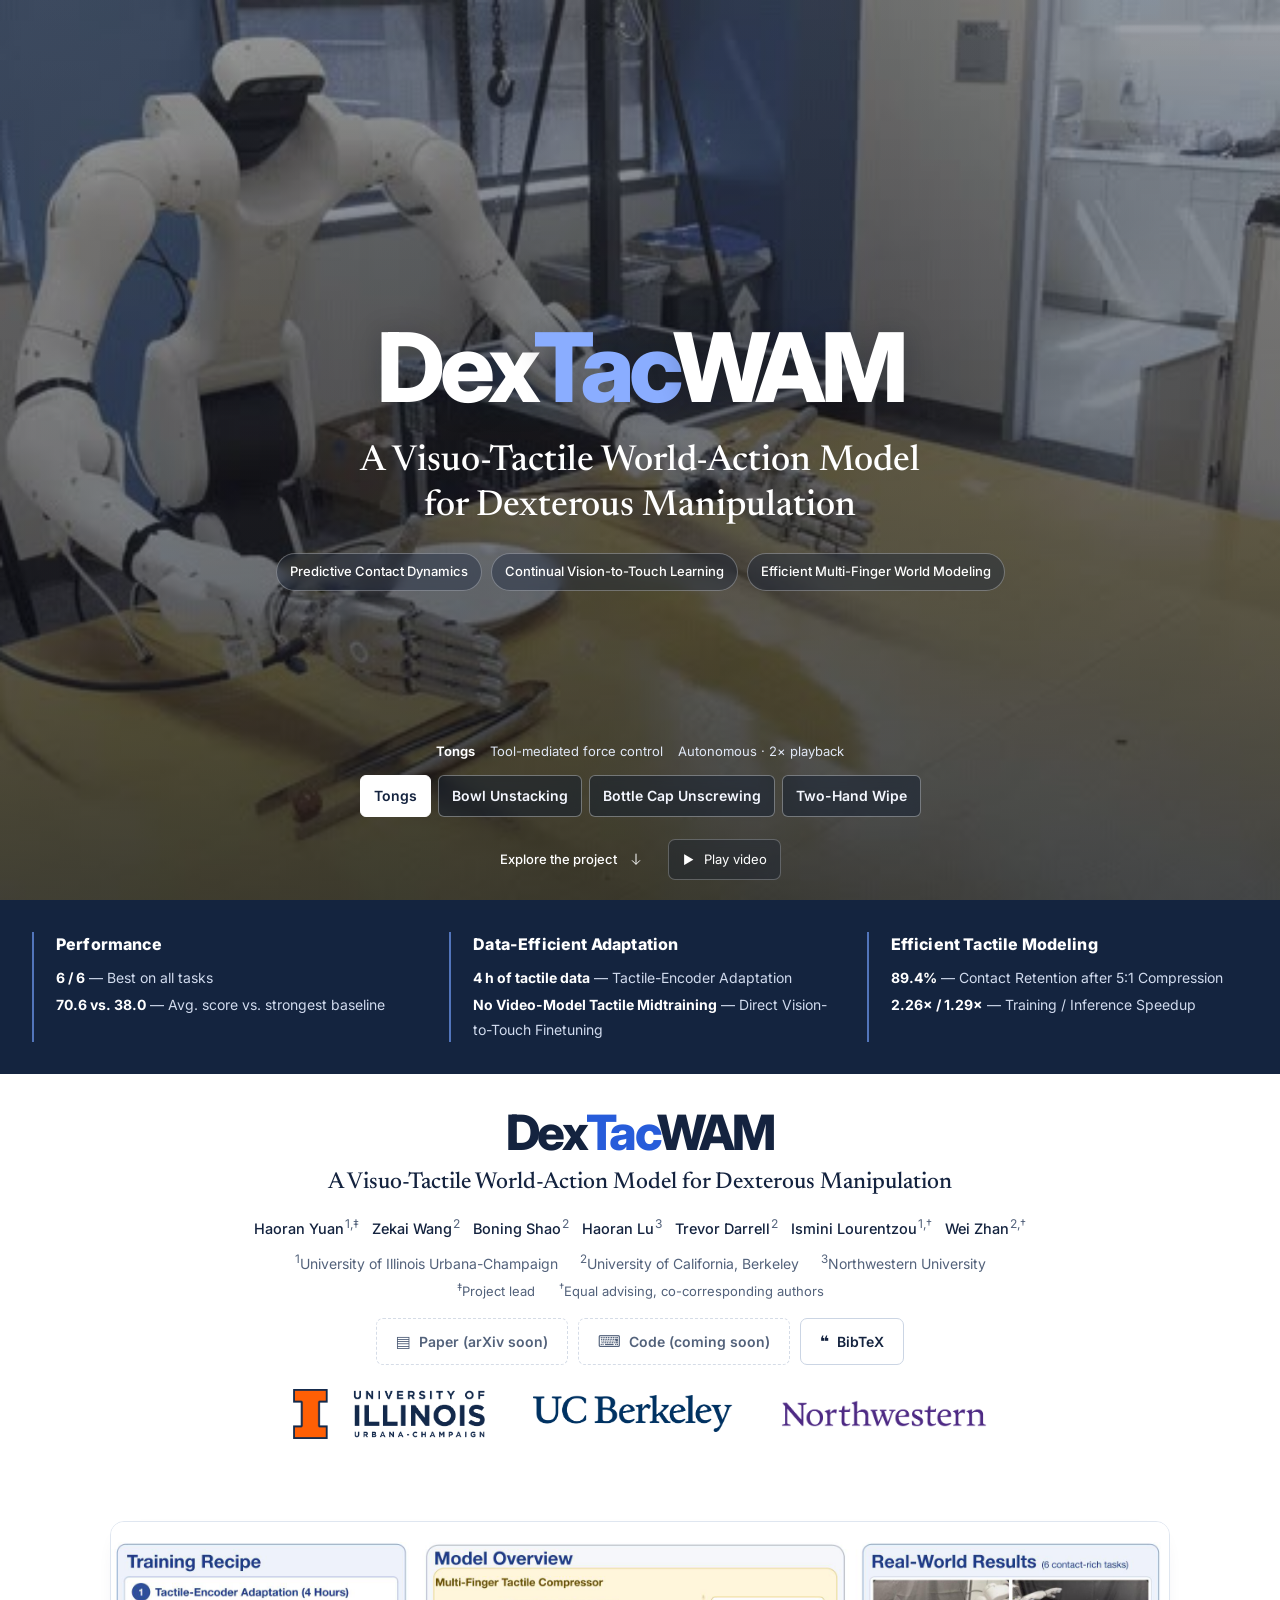
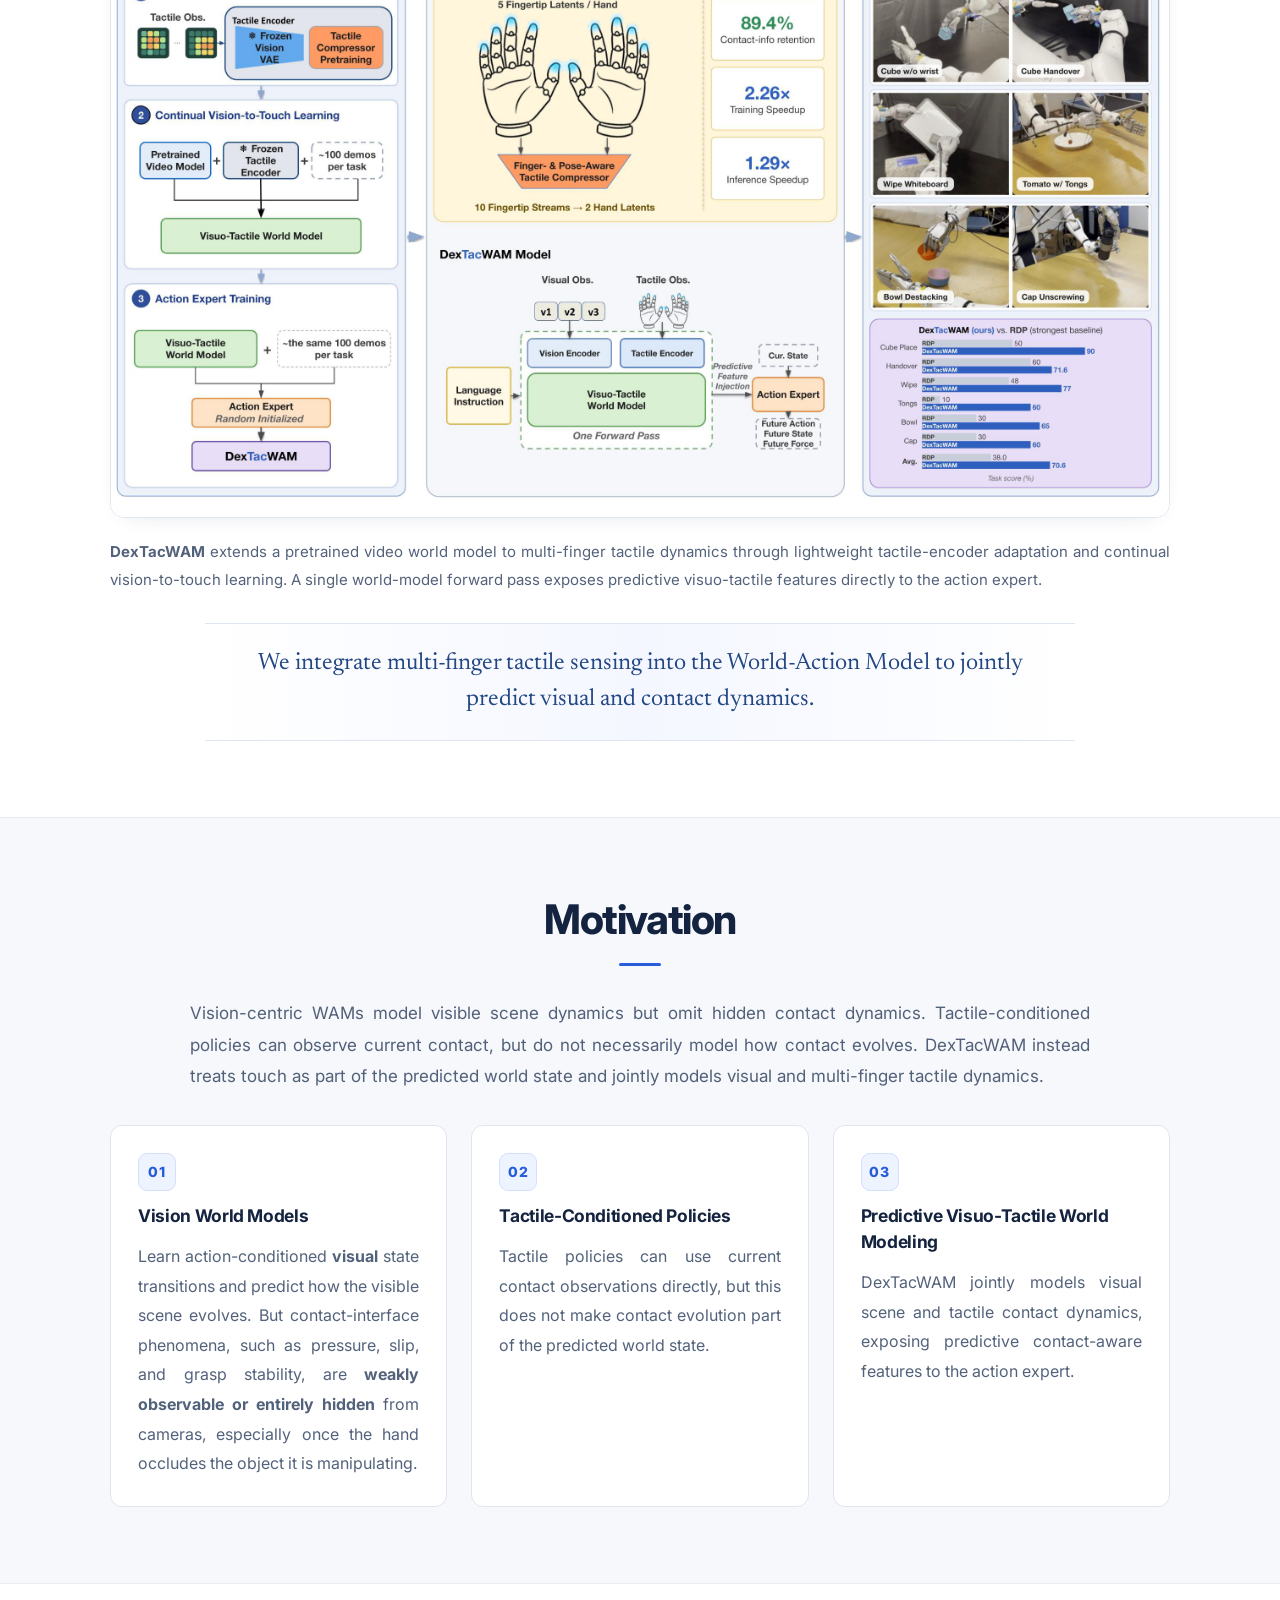
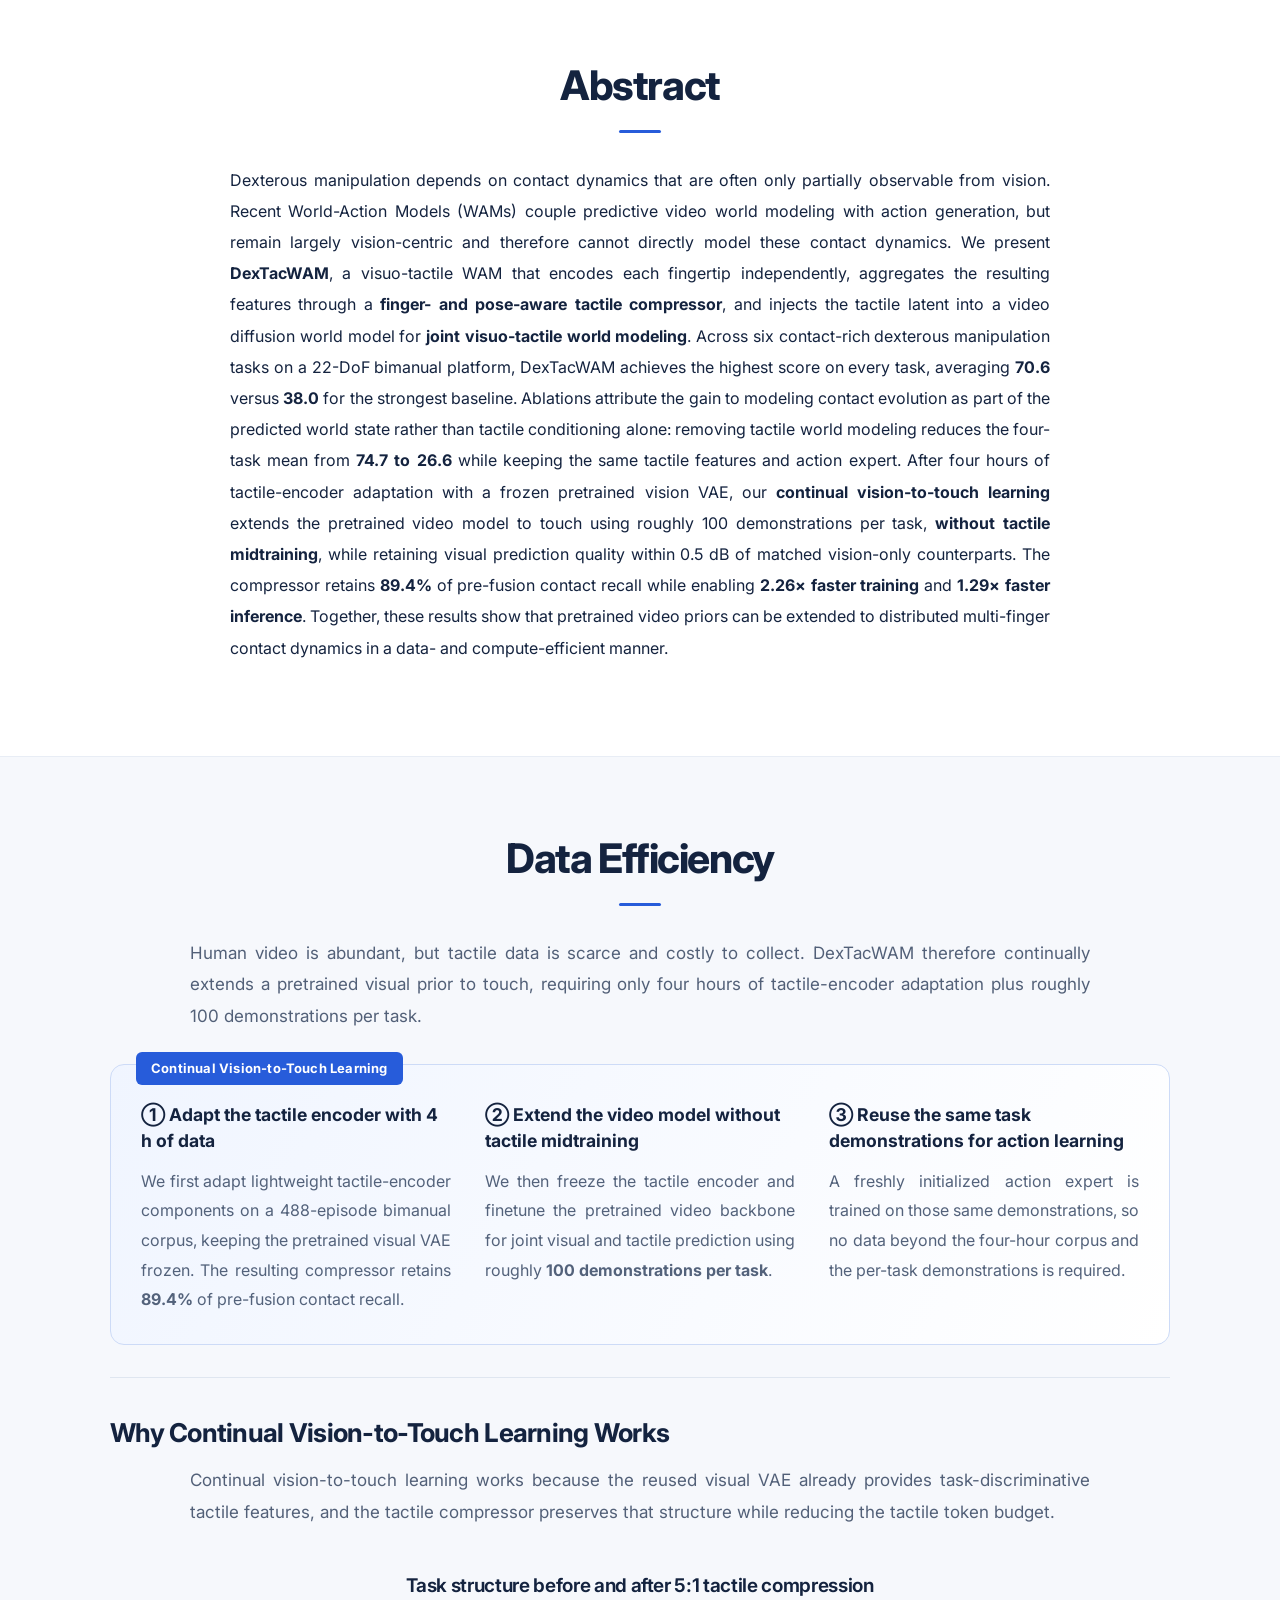
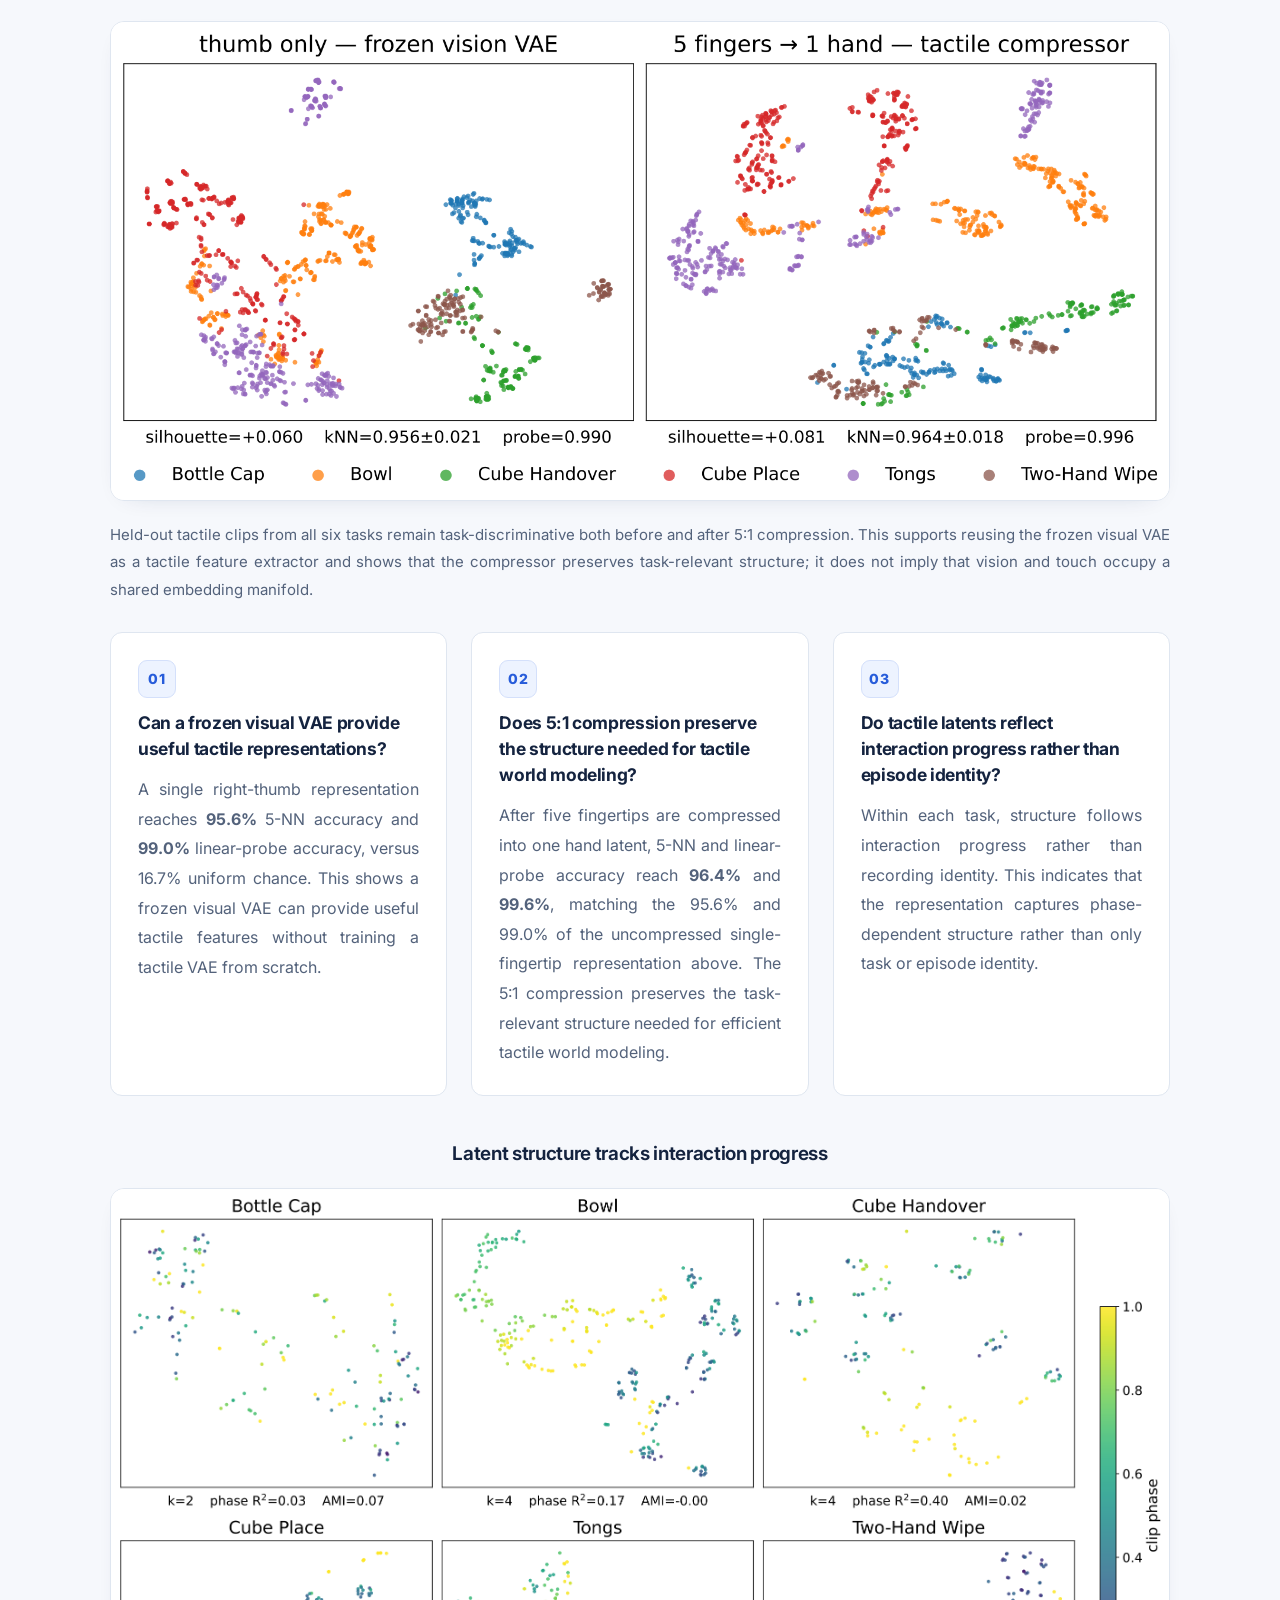
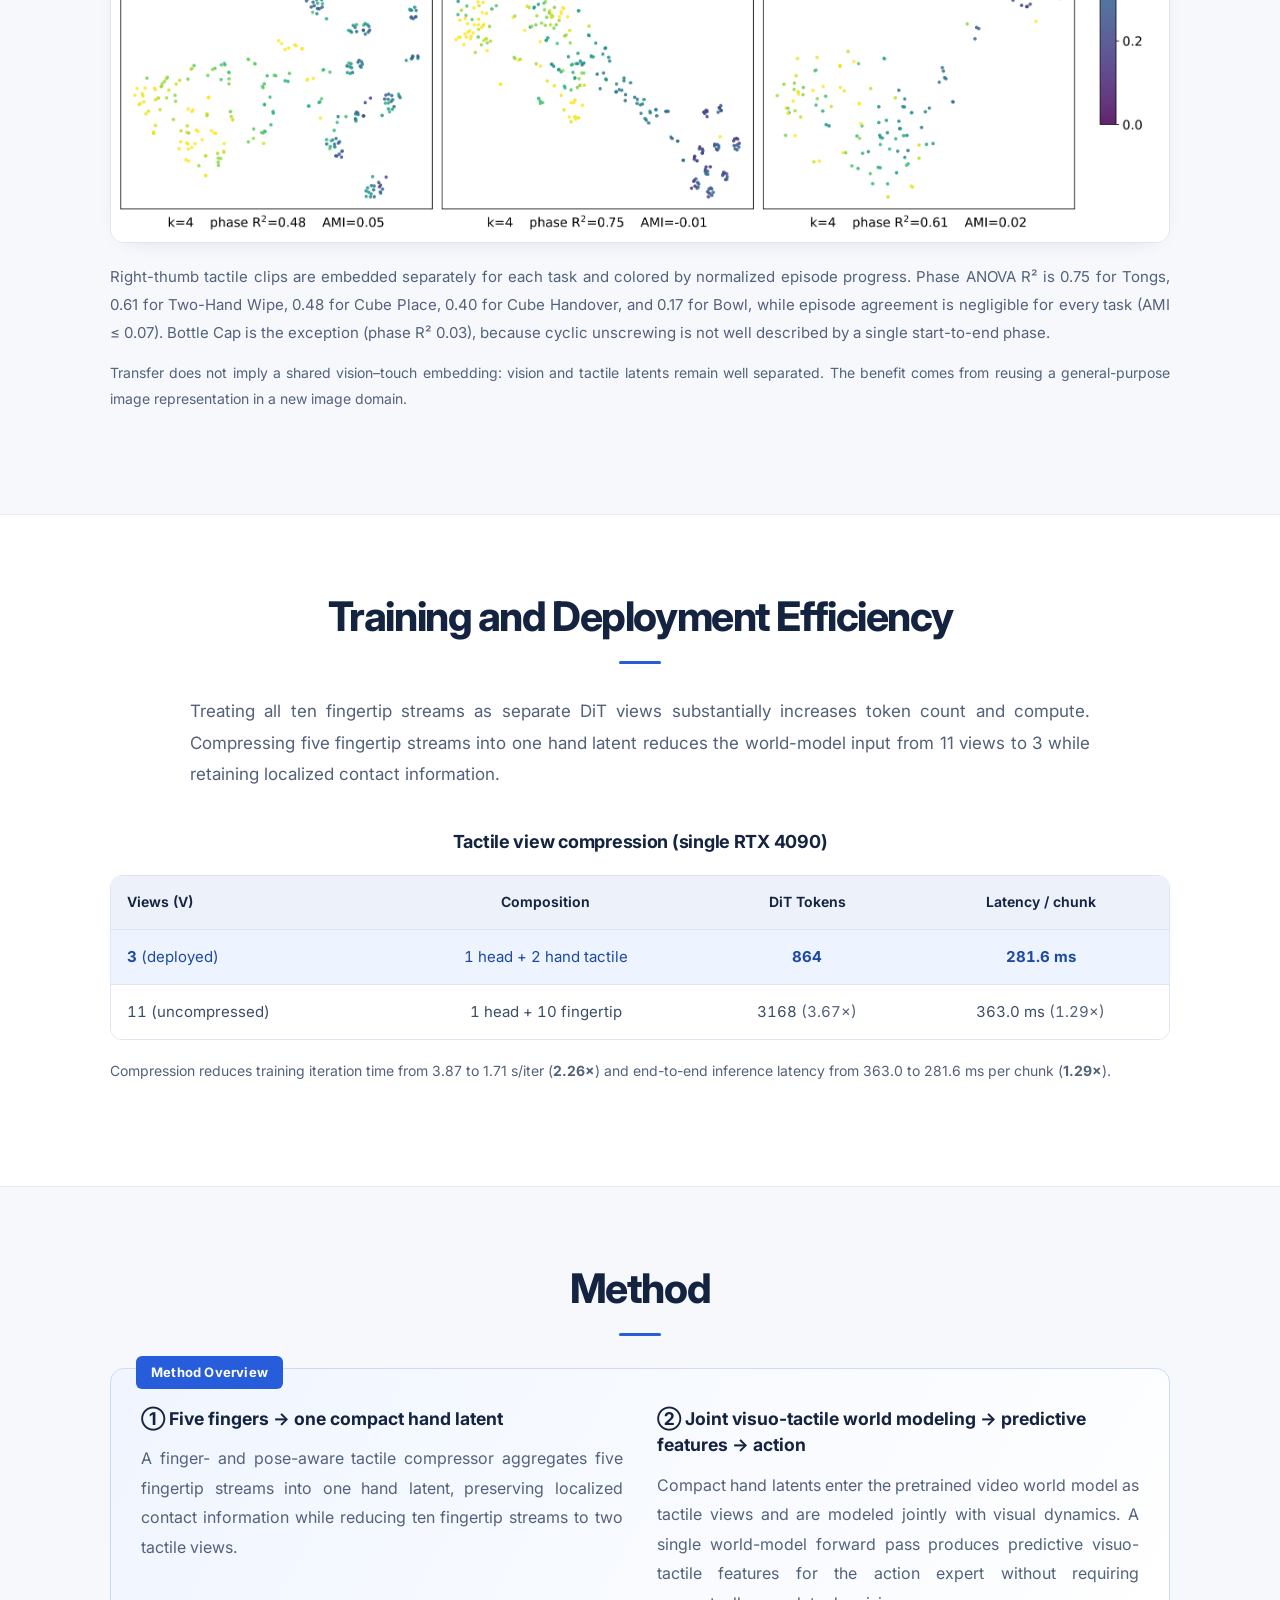
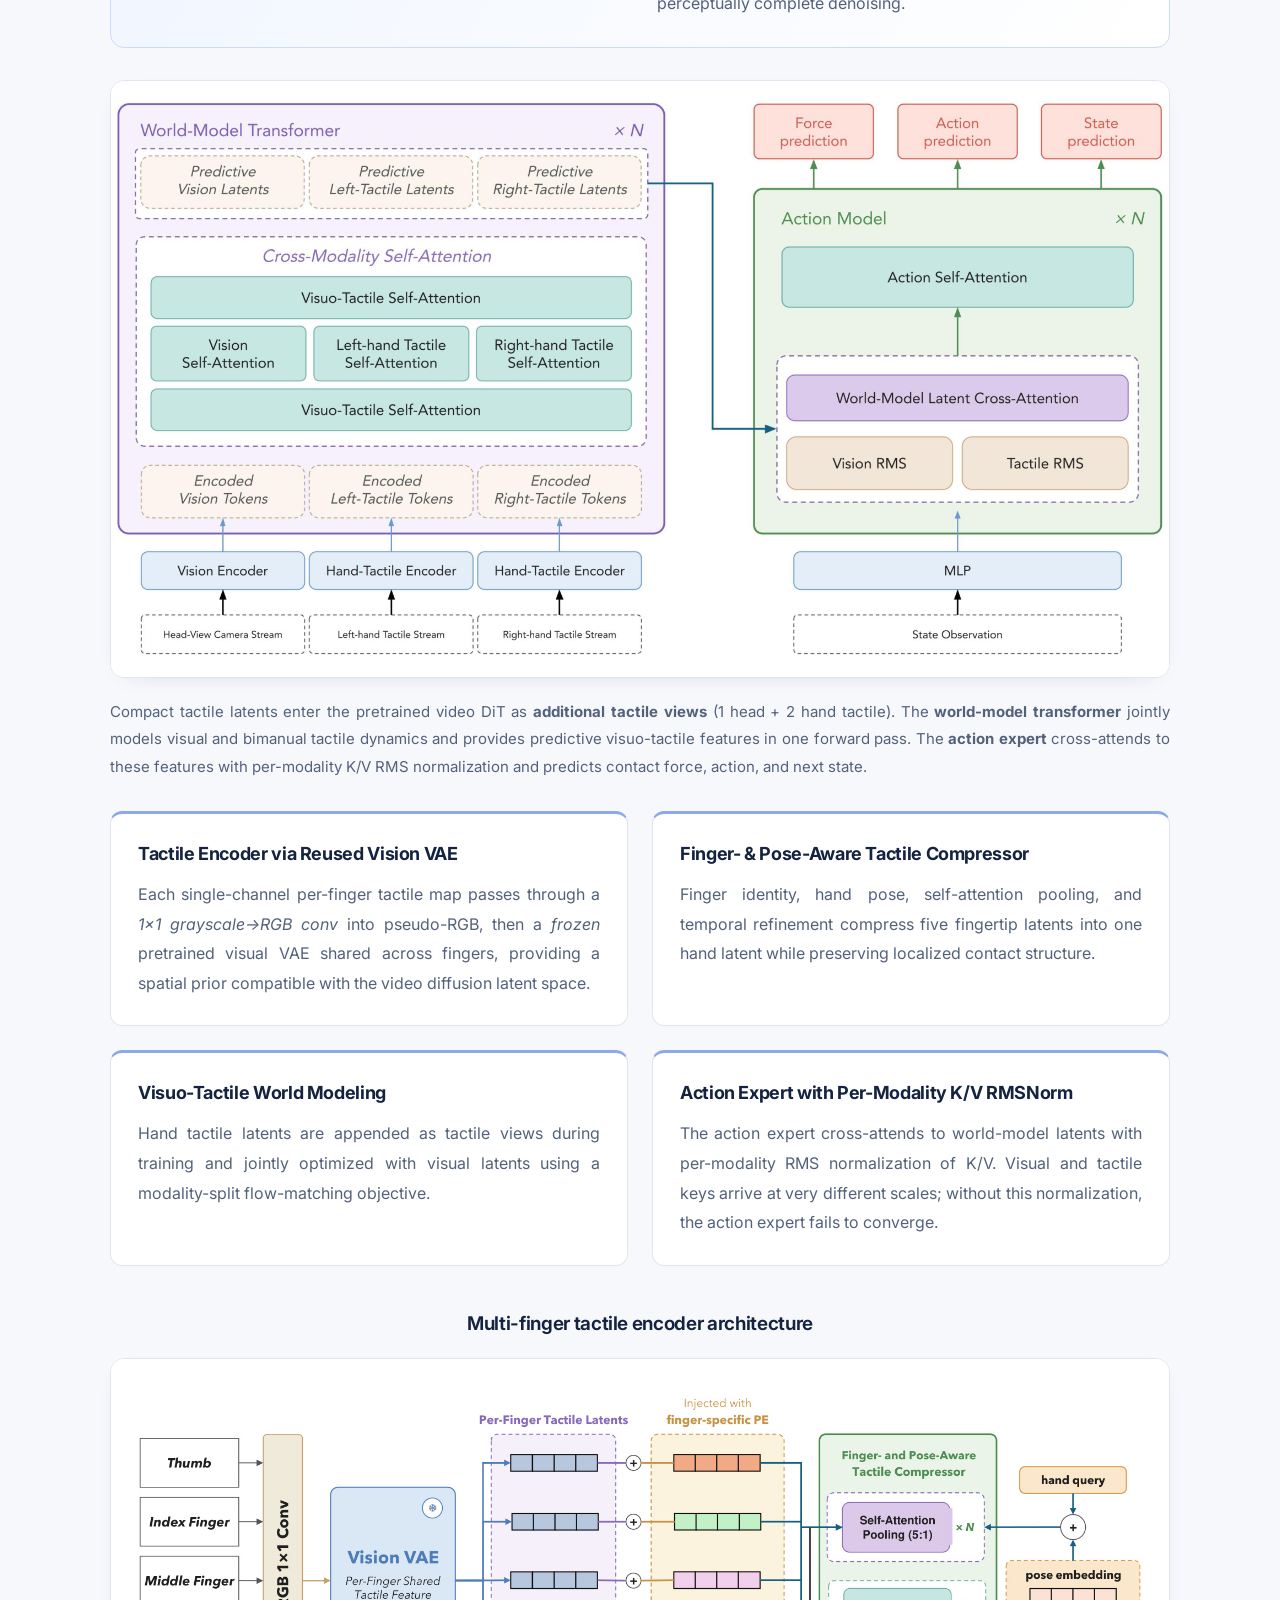
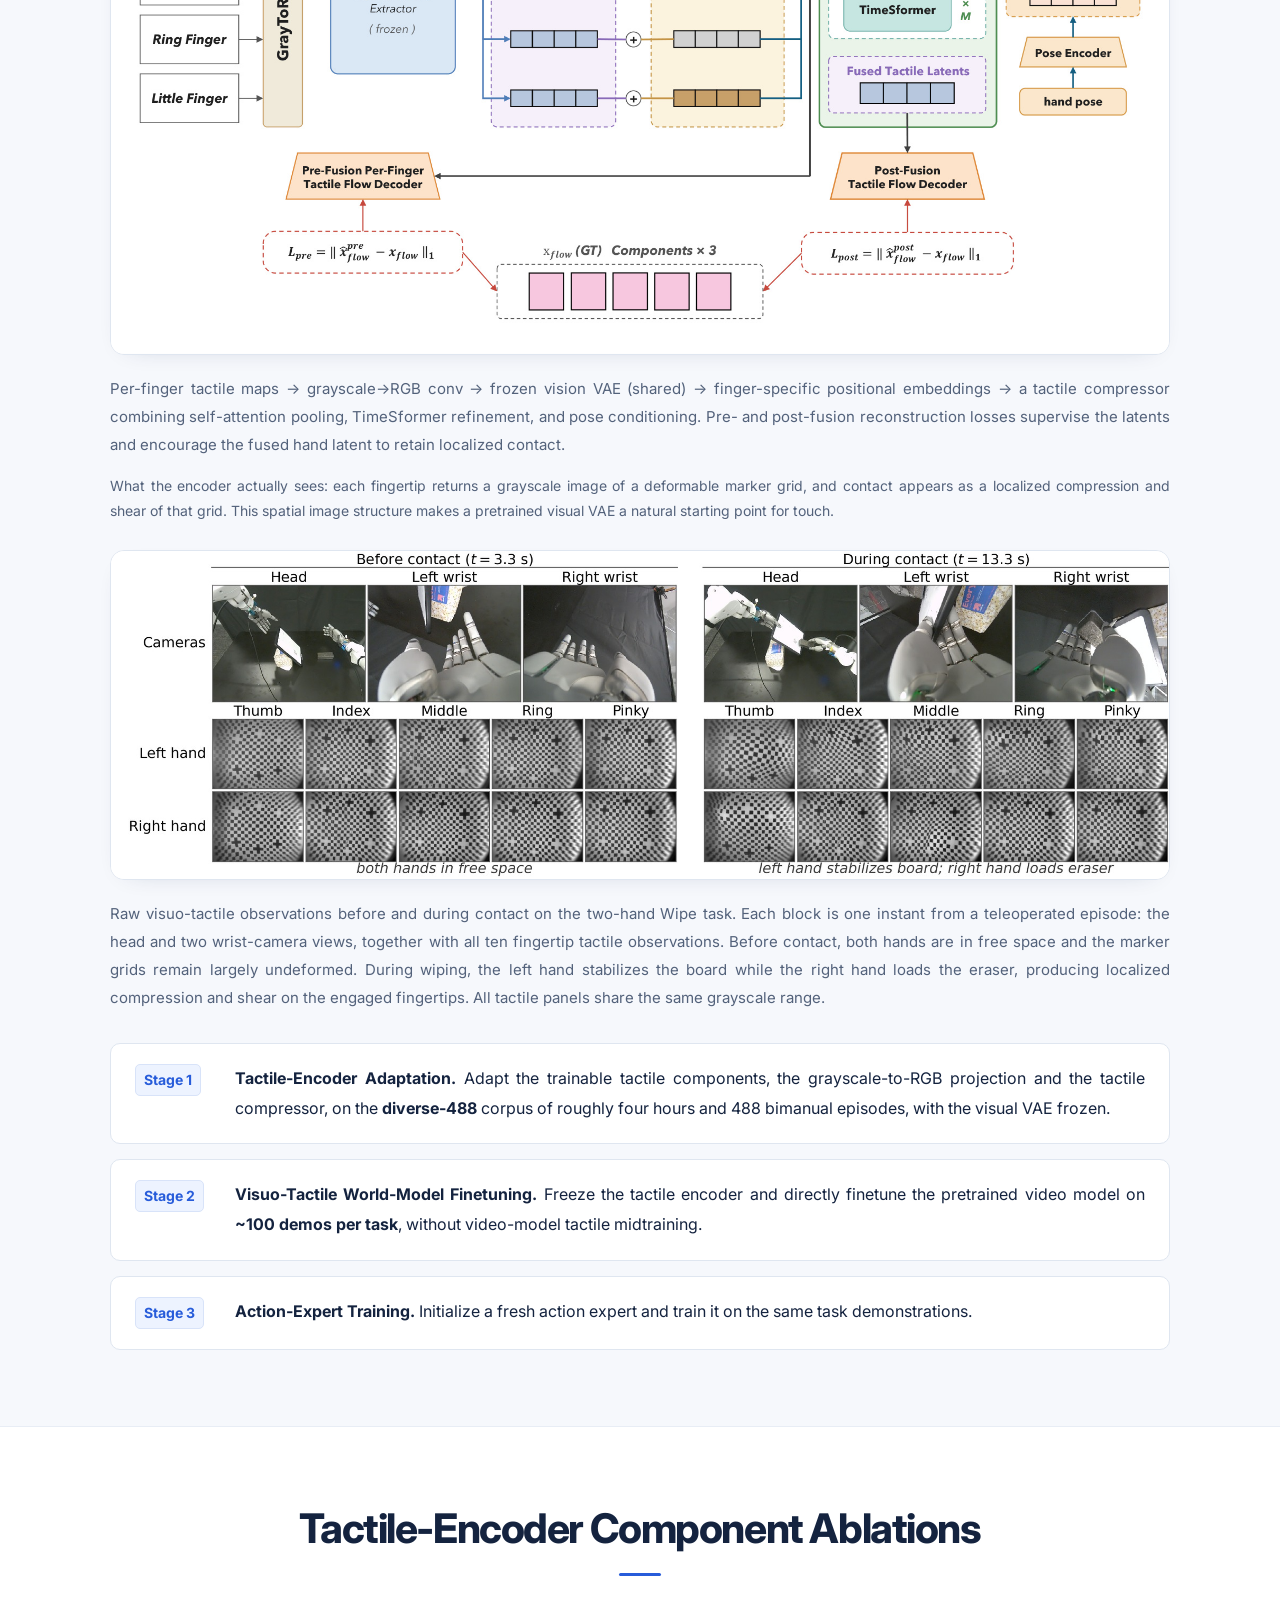
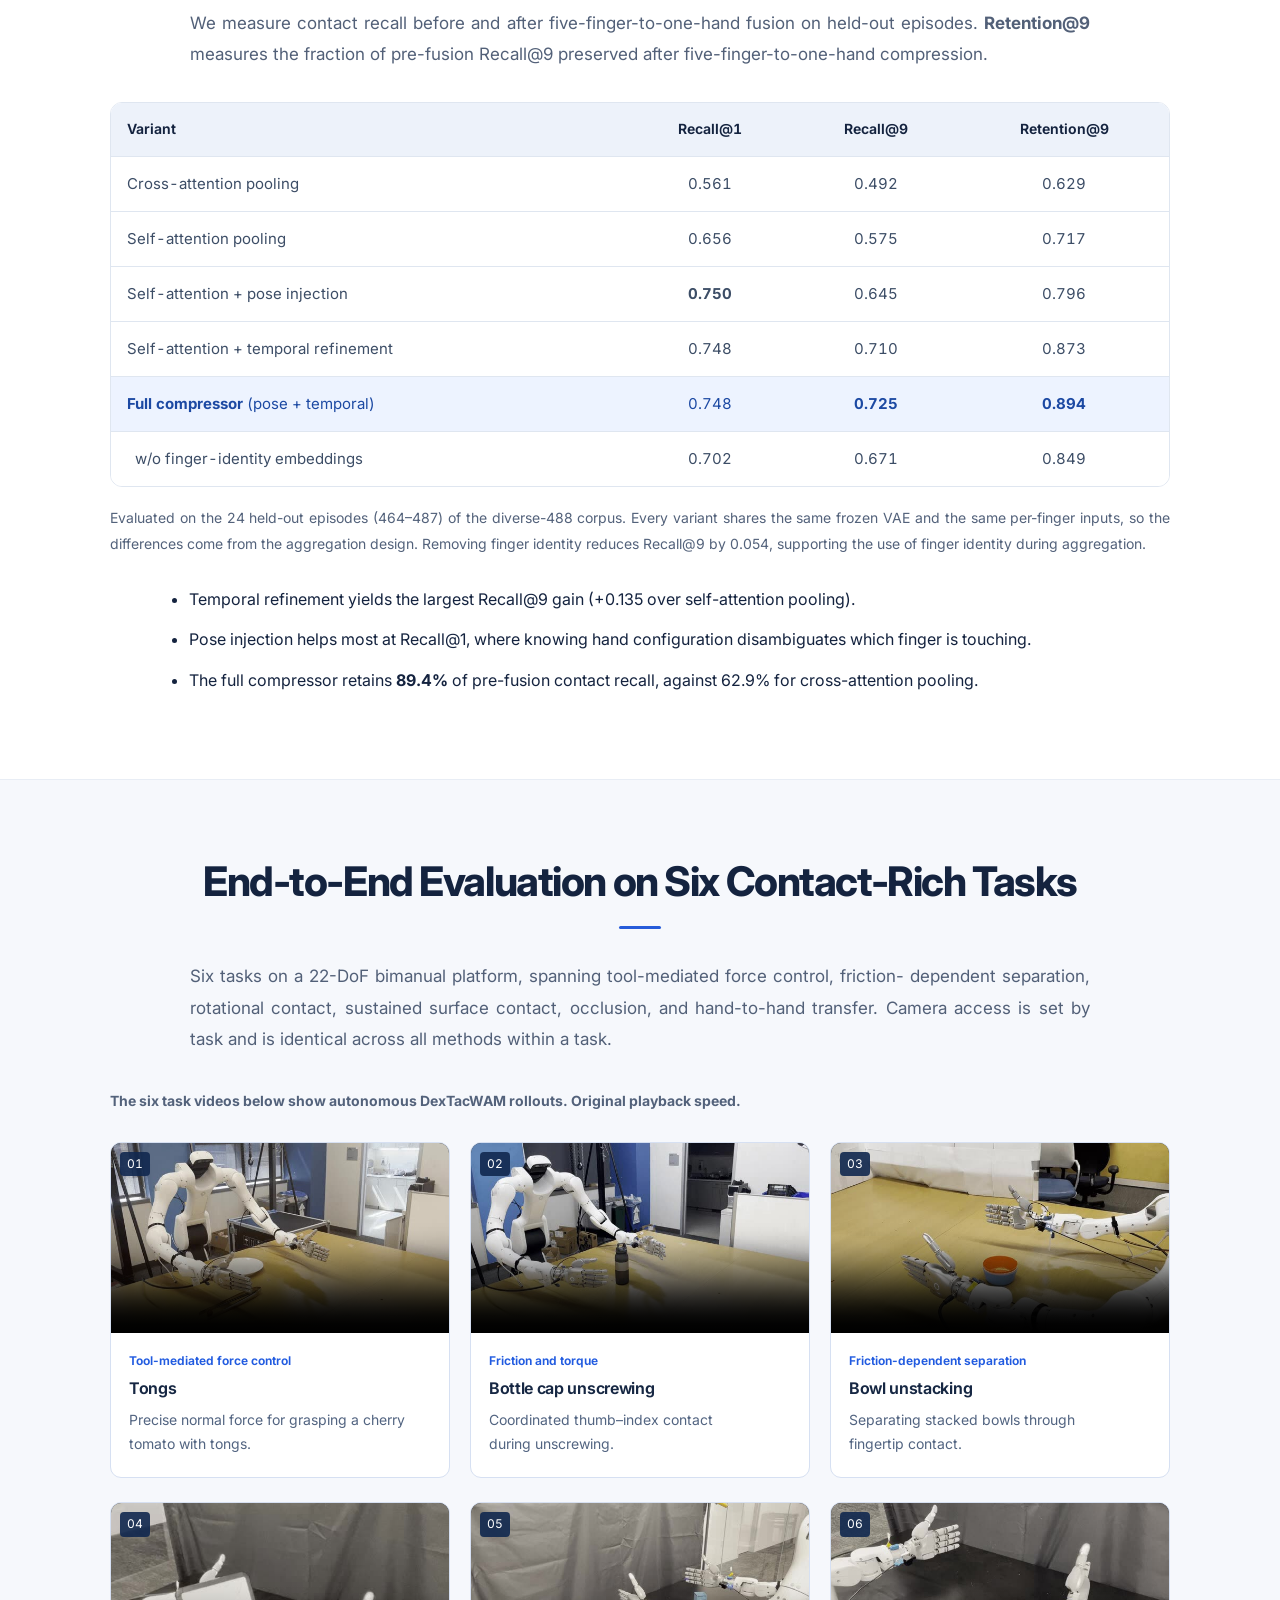
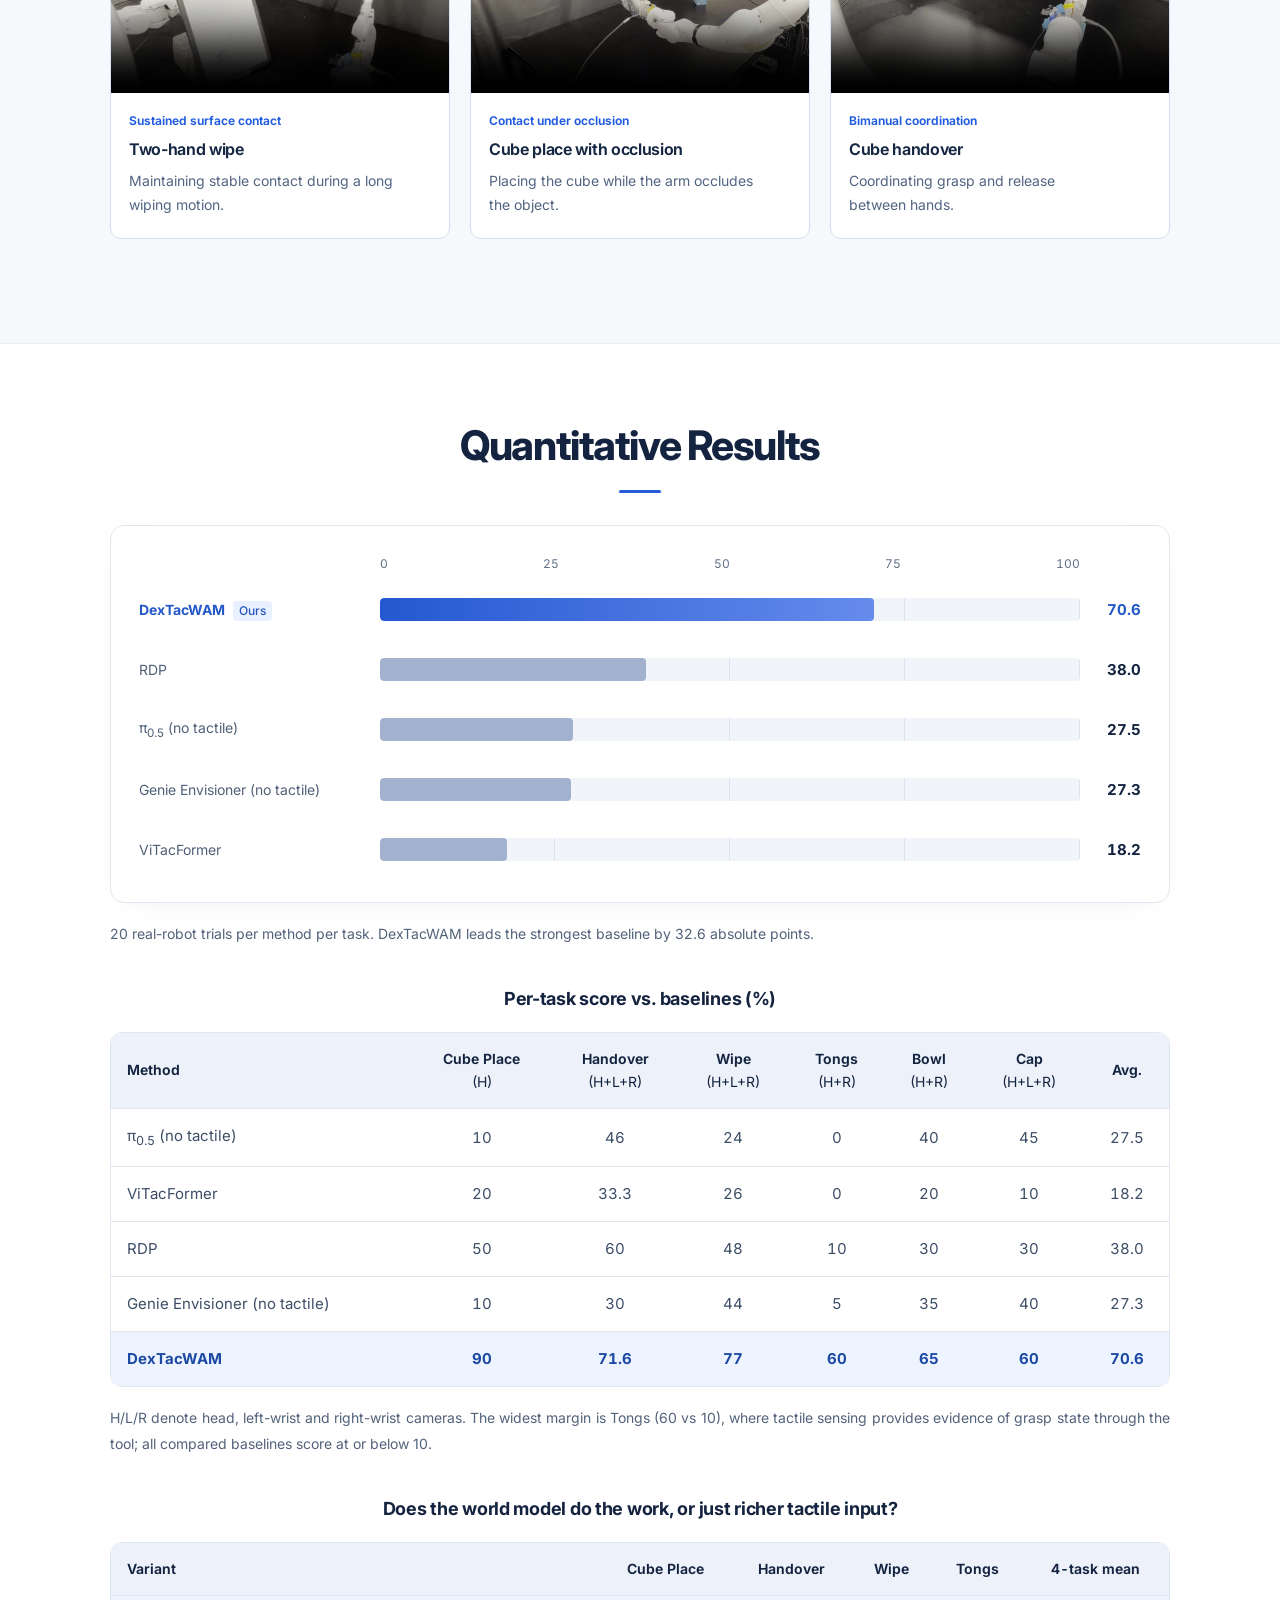
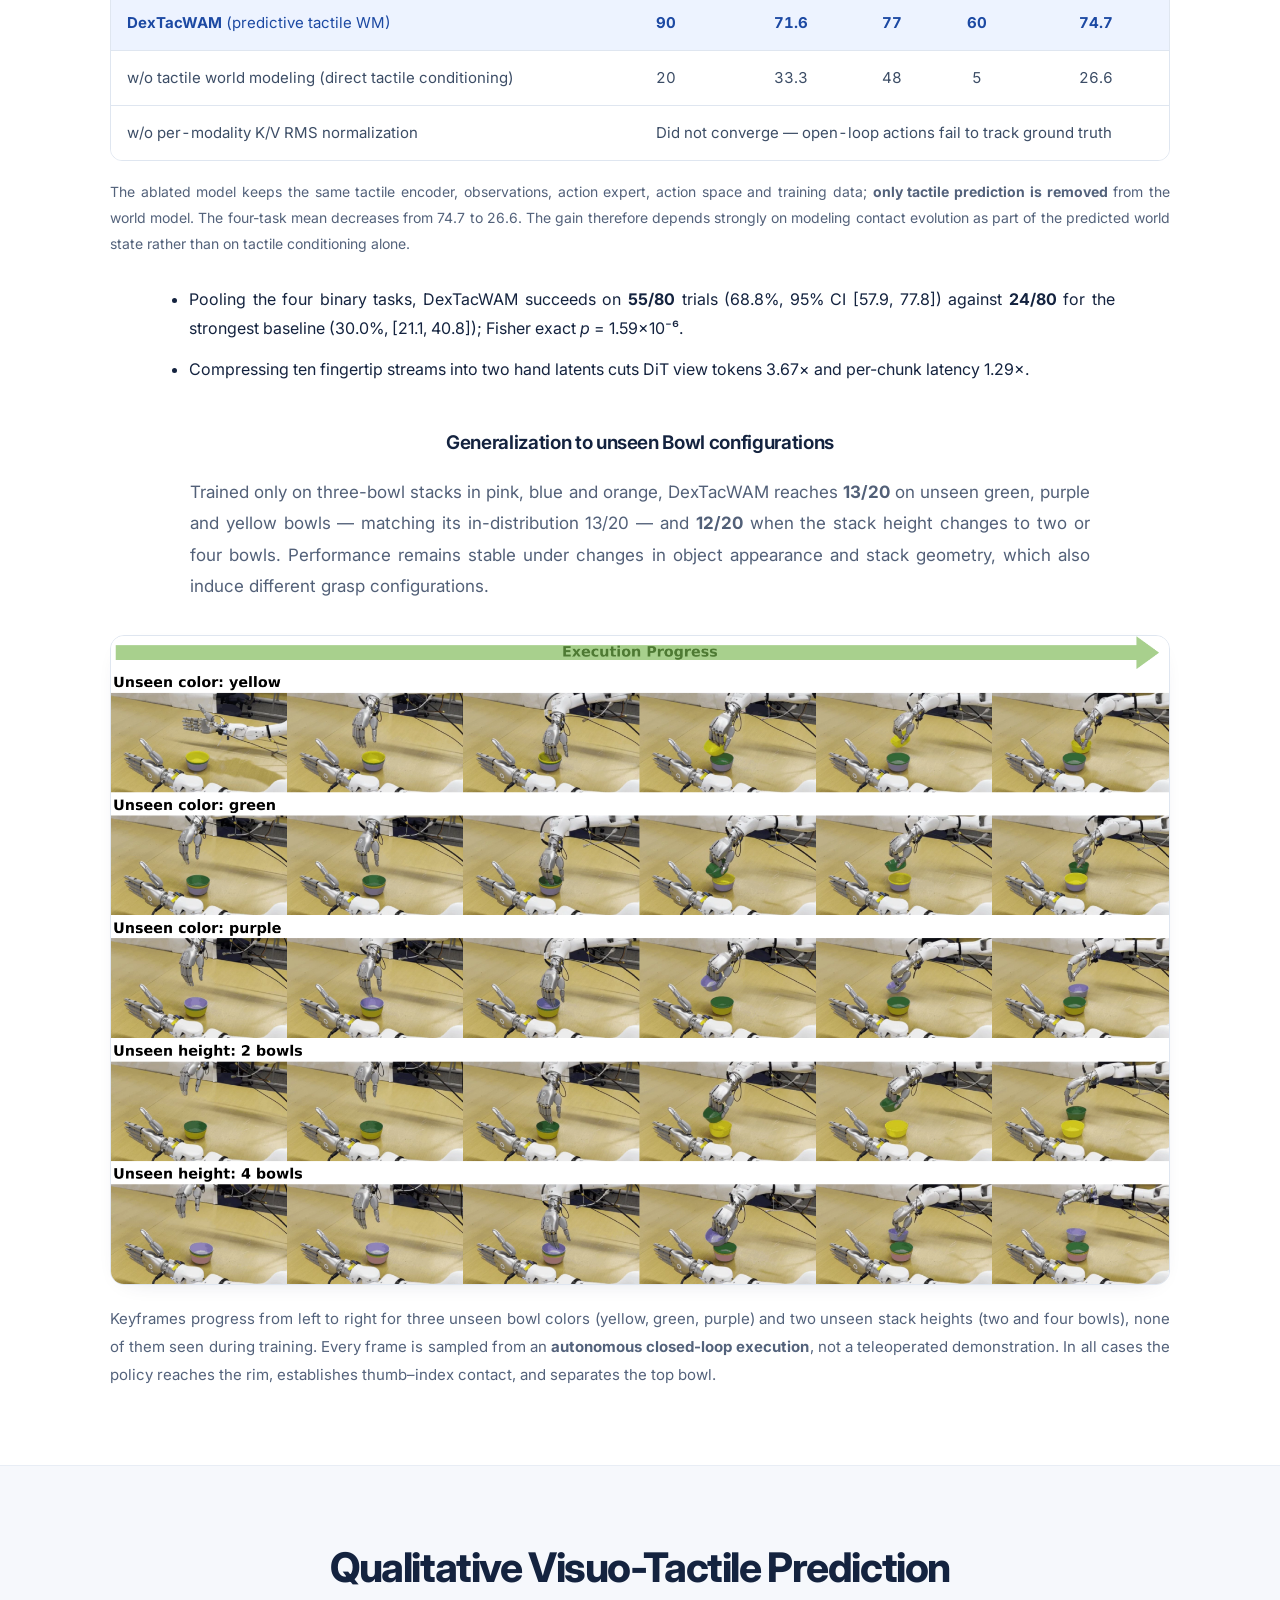
==== commit 557b0234: "Point Boning Shao to Google Scholar Co-authored-by: Cursor <cursoragent@cursor.com>" ====
--- a/index.html
+++ b/index.html
@@ -1120,7 +1120,7 @@
       <div class="team">
         <a class="member" href="https://scholar.google.com/citations?user=PzdigUMAAAAJ" target="_blank" rel="noopener"><div class="avatar" aria-hidden="true">HY</div><span>Haoran Yuan</span></a>
         <a class="member" href="https://scholar.google.com/citations?user=Dngm3CYAAAAJ" target="_blank" rel="noopener"><div class="avatar" aria-hidden="true">ZW</div><span>Zekai Wang</span></a>
-        <a class="member" href="https://www.linkedin.com/in/boning-shao/" target="_blank" rel="noopener"><div class="avatar" aria-hidden="true">BS</div><span>Boning Shao</span></a>
+        <a class="member" href="https://scholar.google.com/citations?user=tlOWnSIAAAAJ" target="_blank" rel="noopener"><div class="avatar" aria-hidden="true">BS</div><span>Boning Shao</span></a>
         <a class="member" href="https://luhr2003.github.io/" target="_blank" rel="noopener"><div class="avatar" aria-hidden="true">HL</div><span>Haoran Lu</span></a>
         <a class="member" href="https://people.eecs.berkeley.edu/~trevor/" target="_blank" rel="noopener"><div class="avatar" aria-hidden="true">TD</div><span>Trevor Darrell</span></a>
         <a class="member" href="https://isminoula.github.io/" target="_blank" rel="noopener"><div class="avatar" aria-hidden="true">IL</div><span>Ismini Lourentzou</span></a>
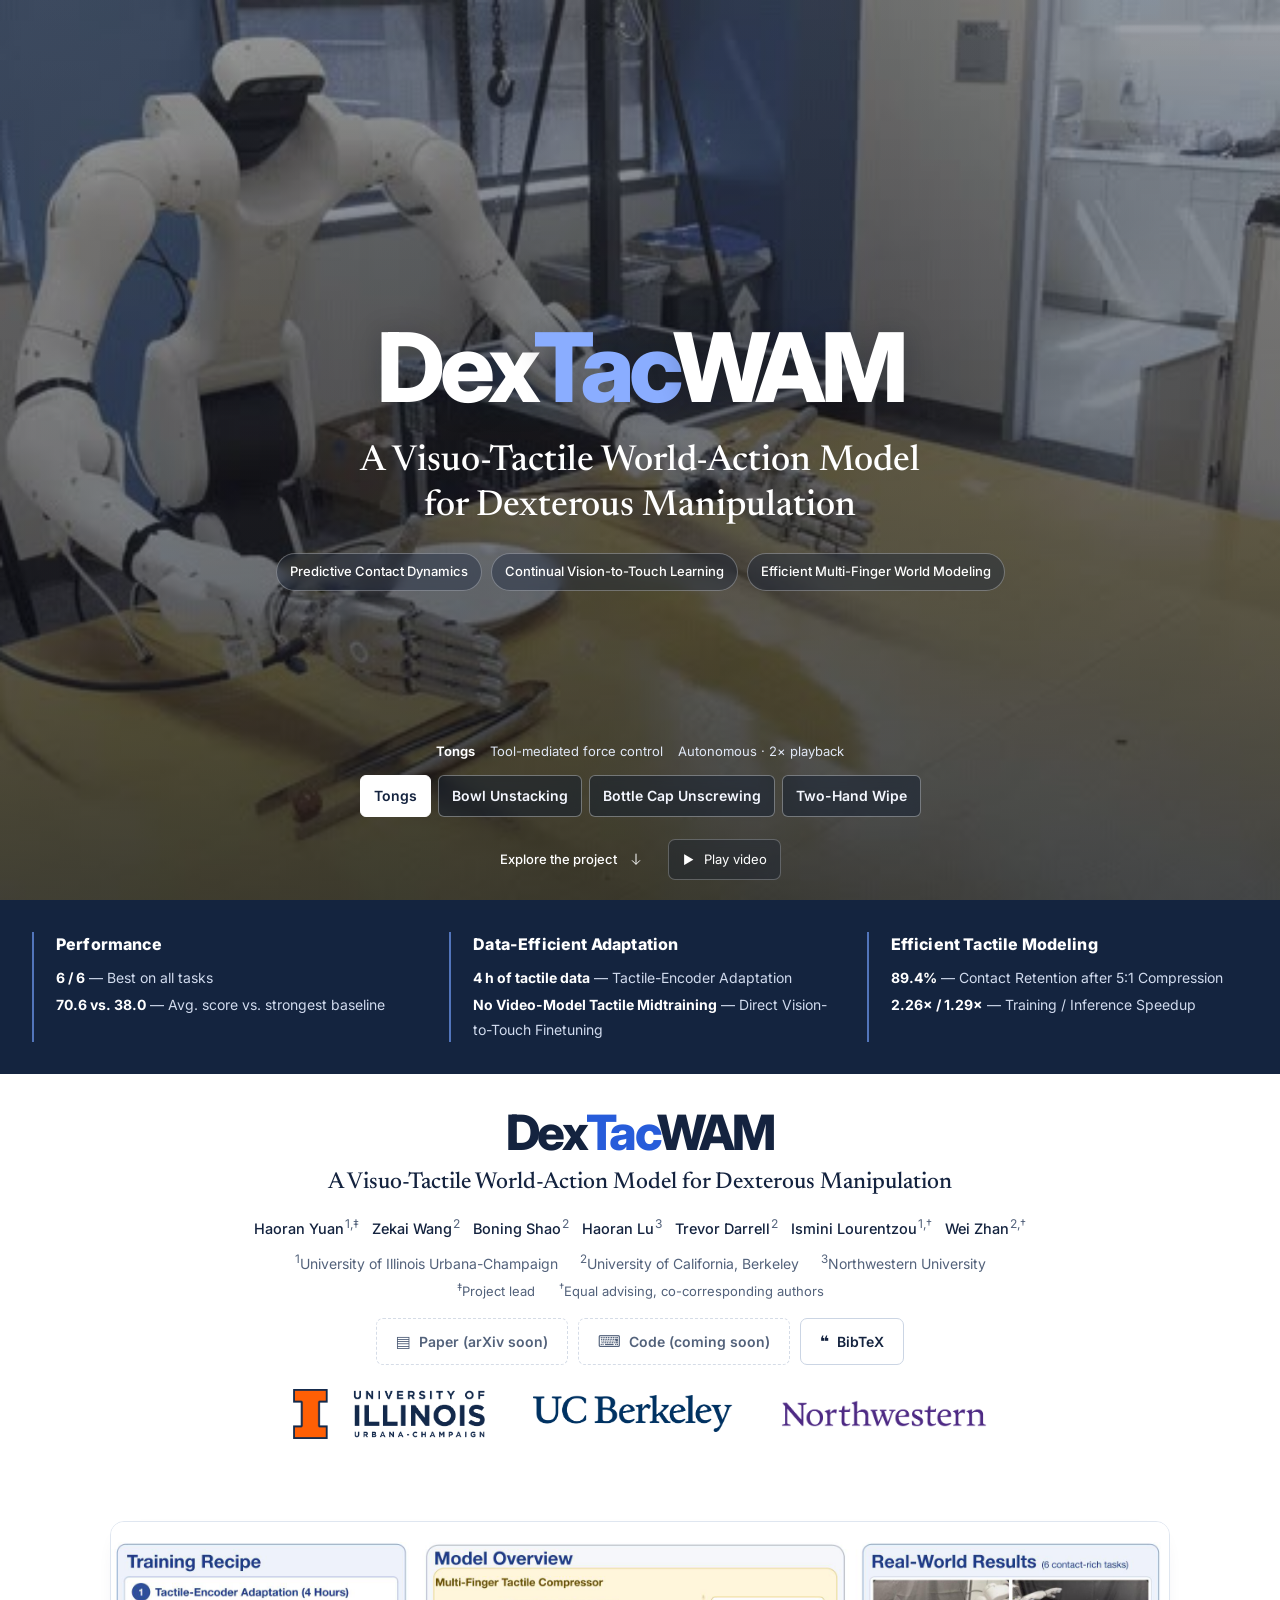
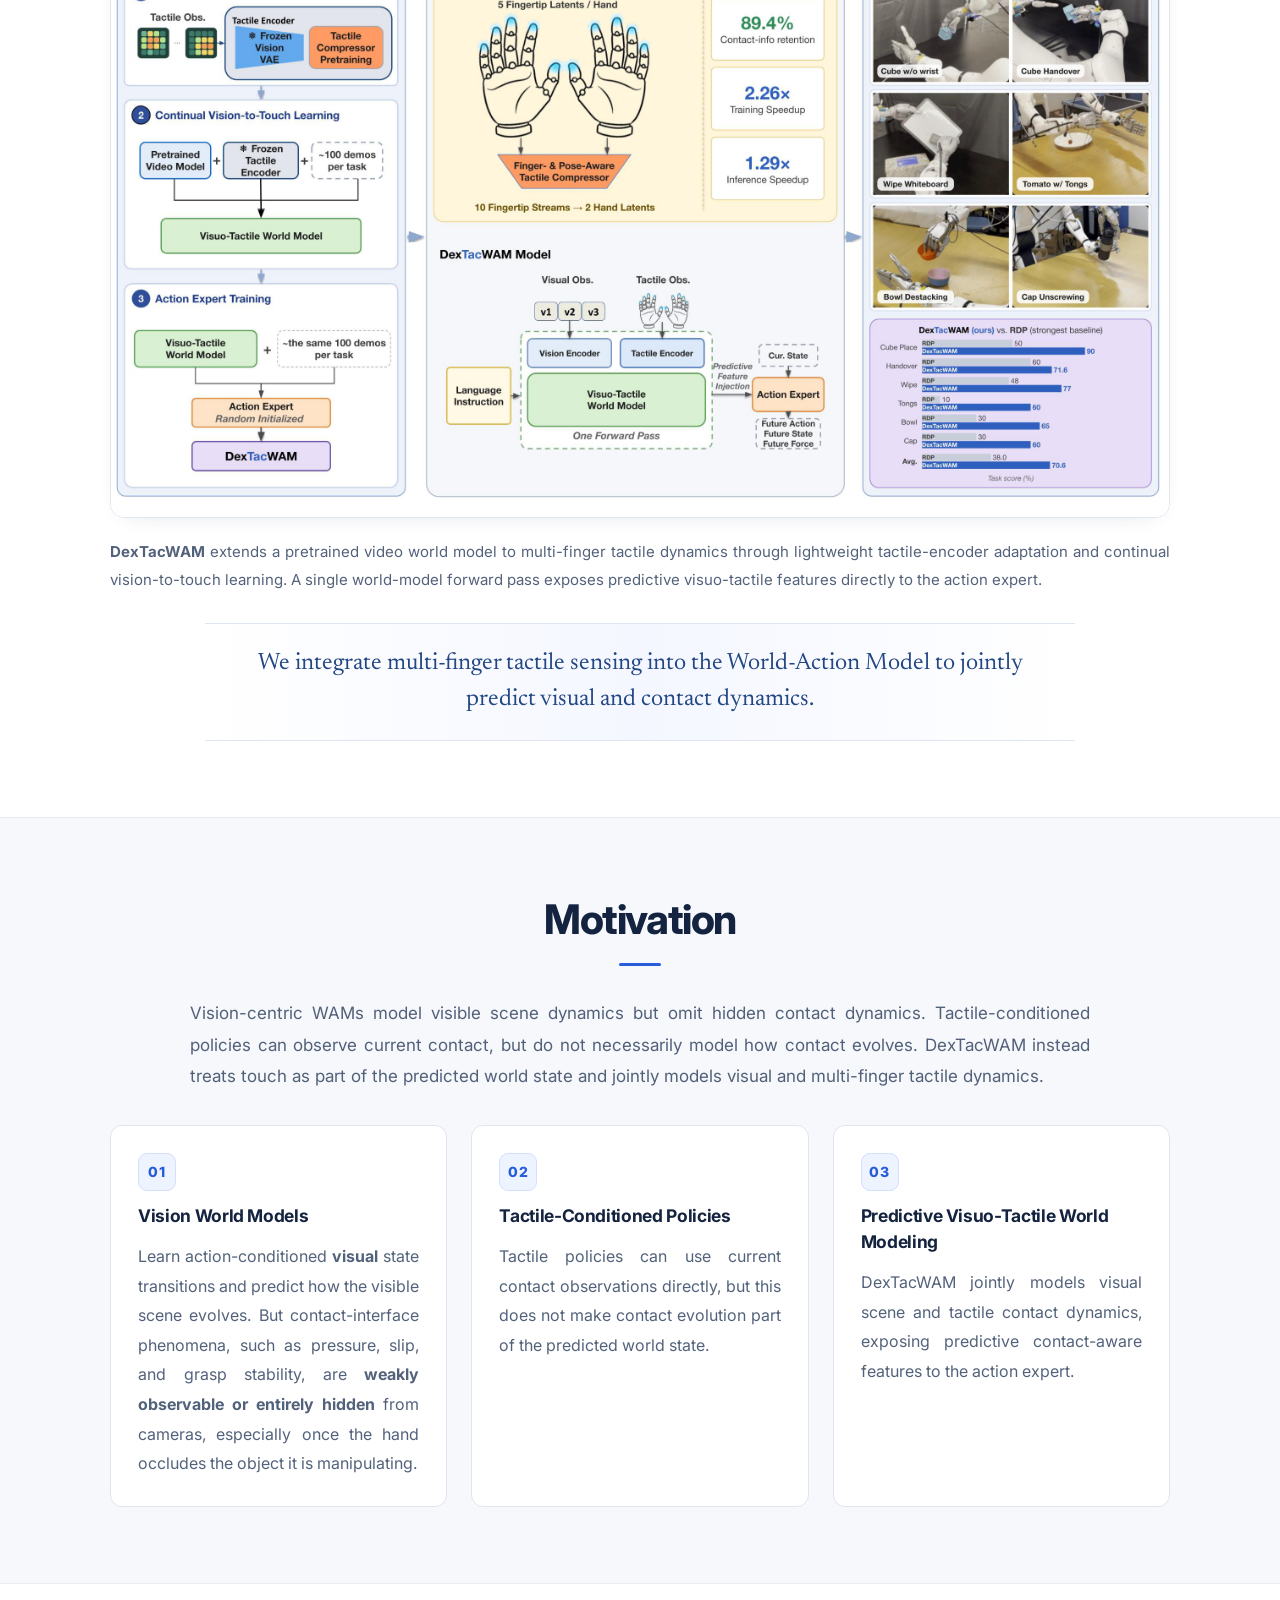
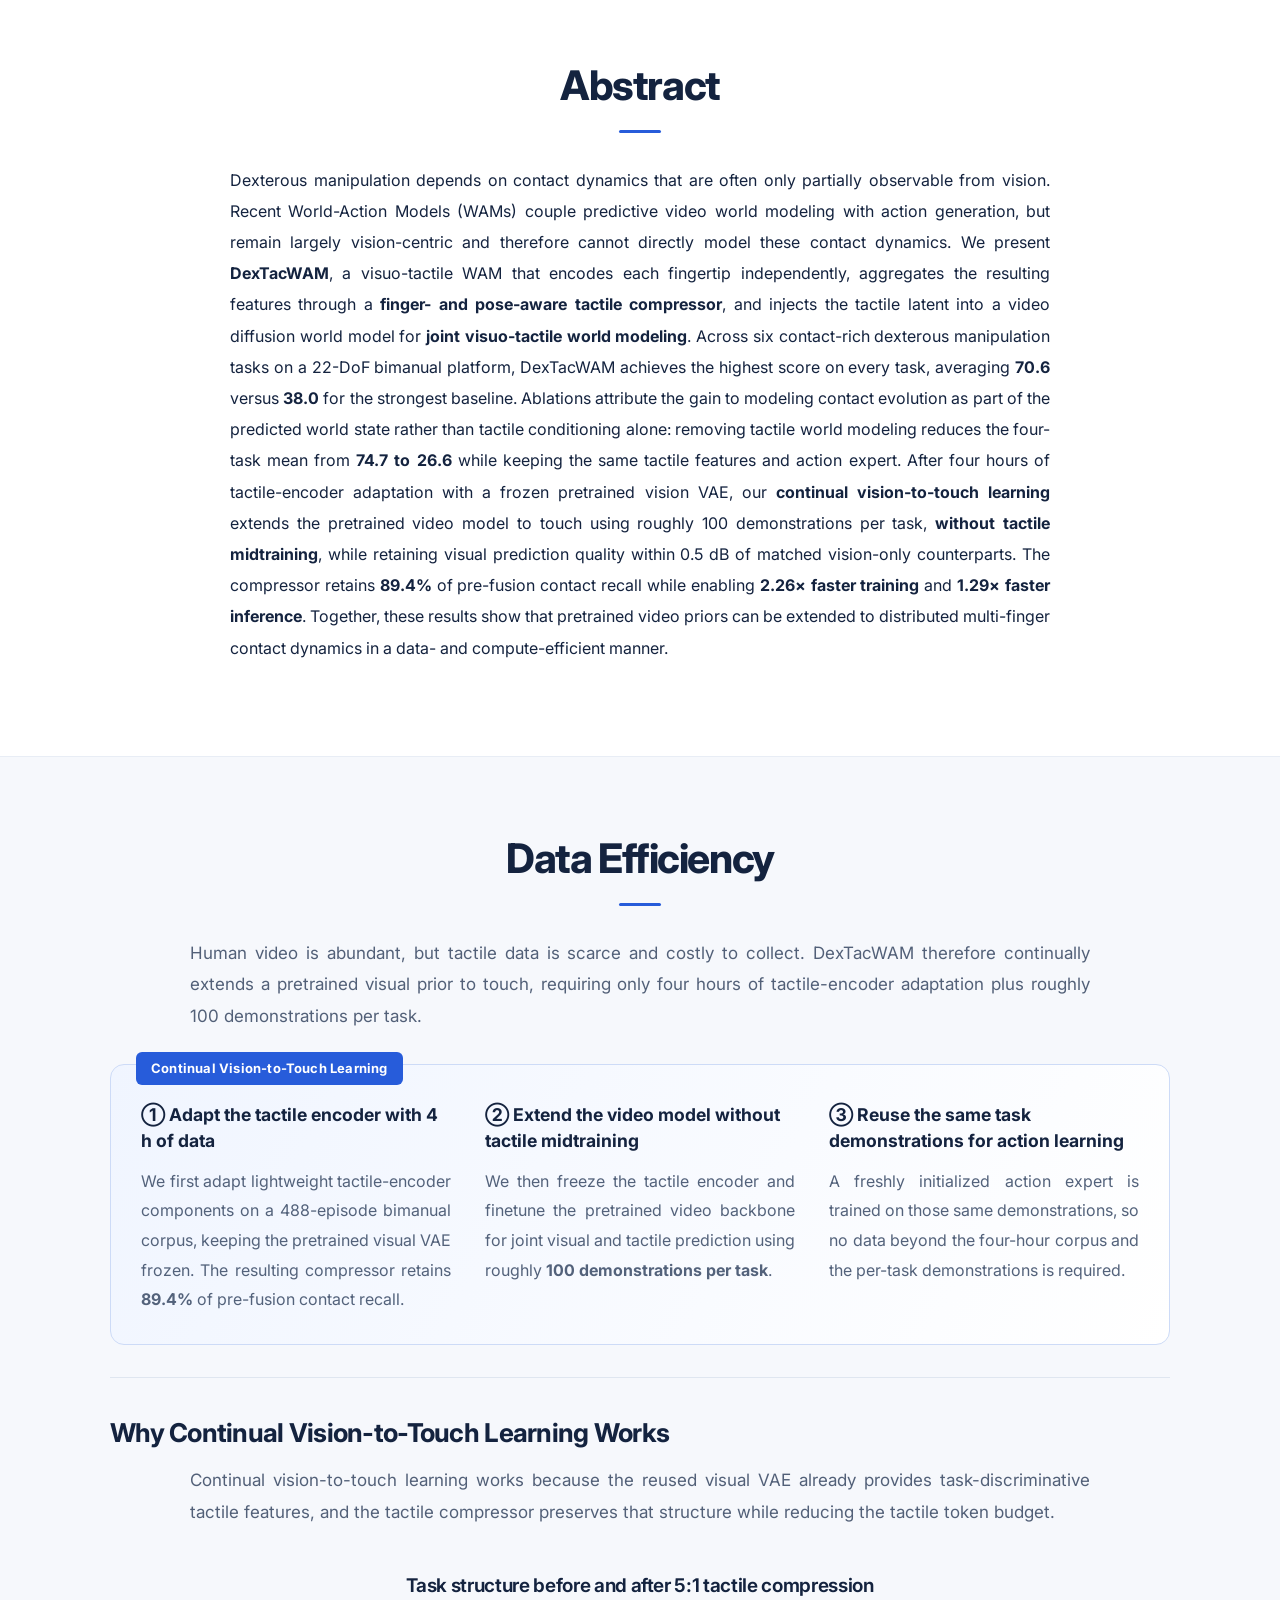
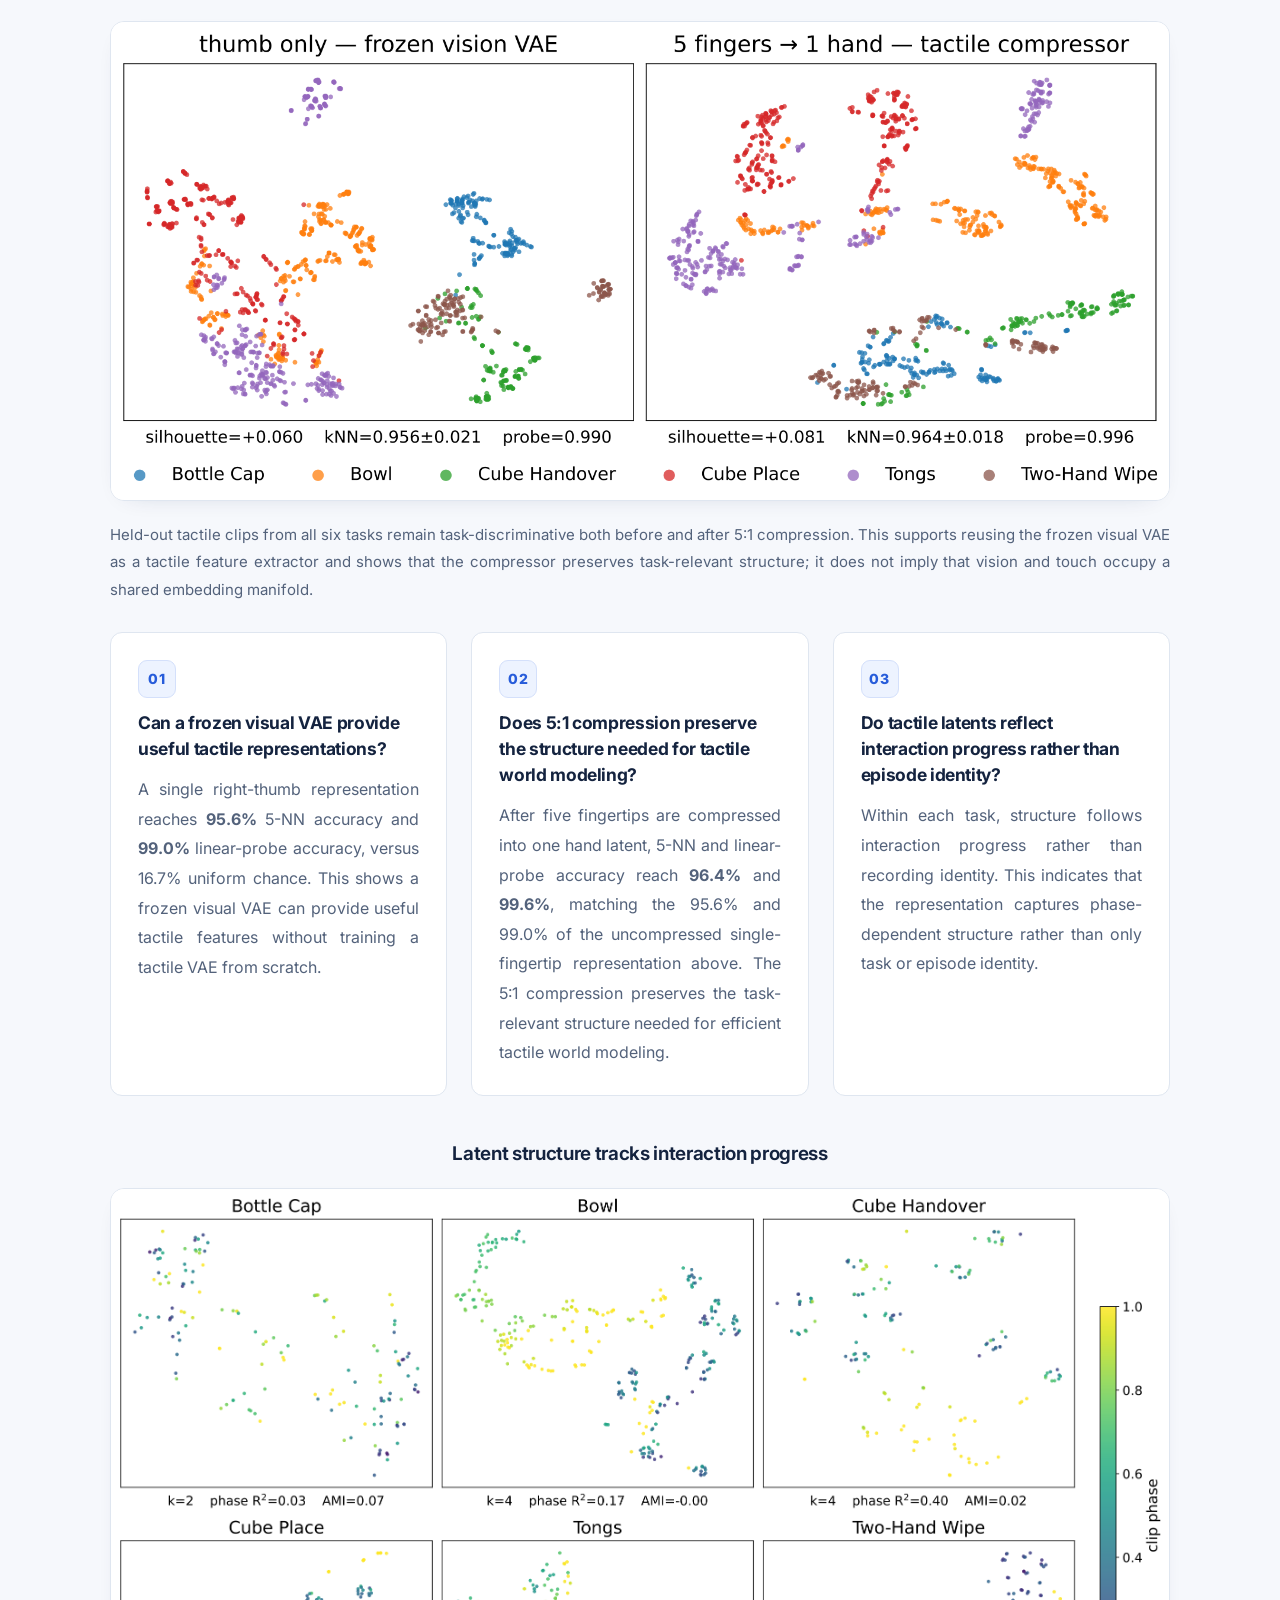
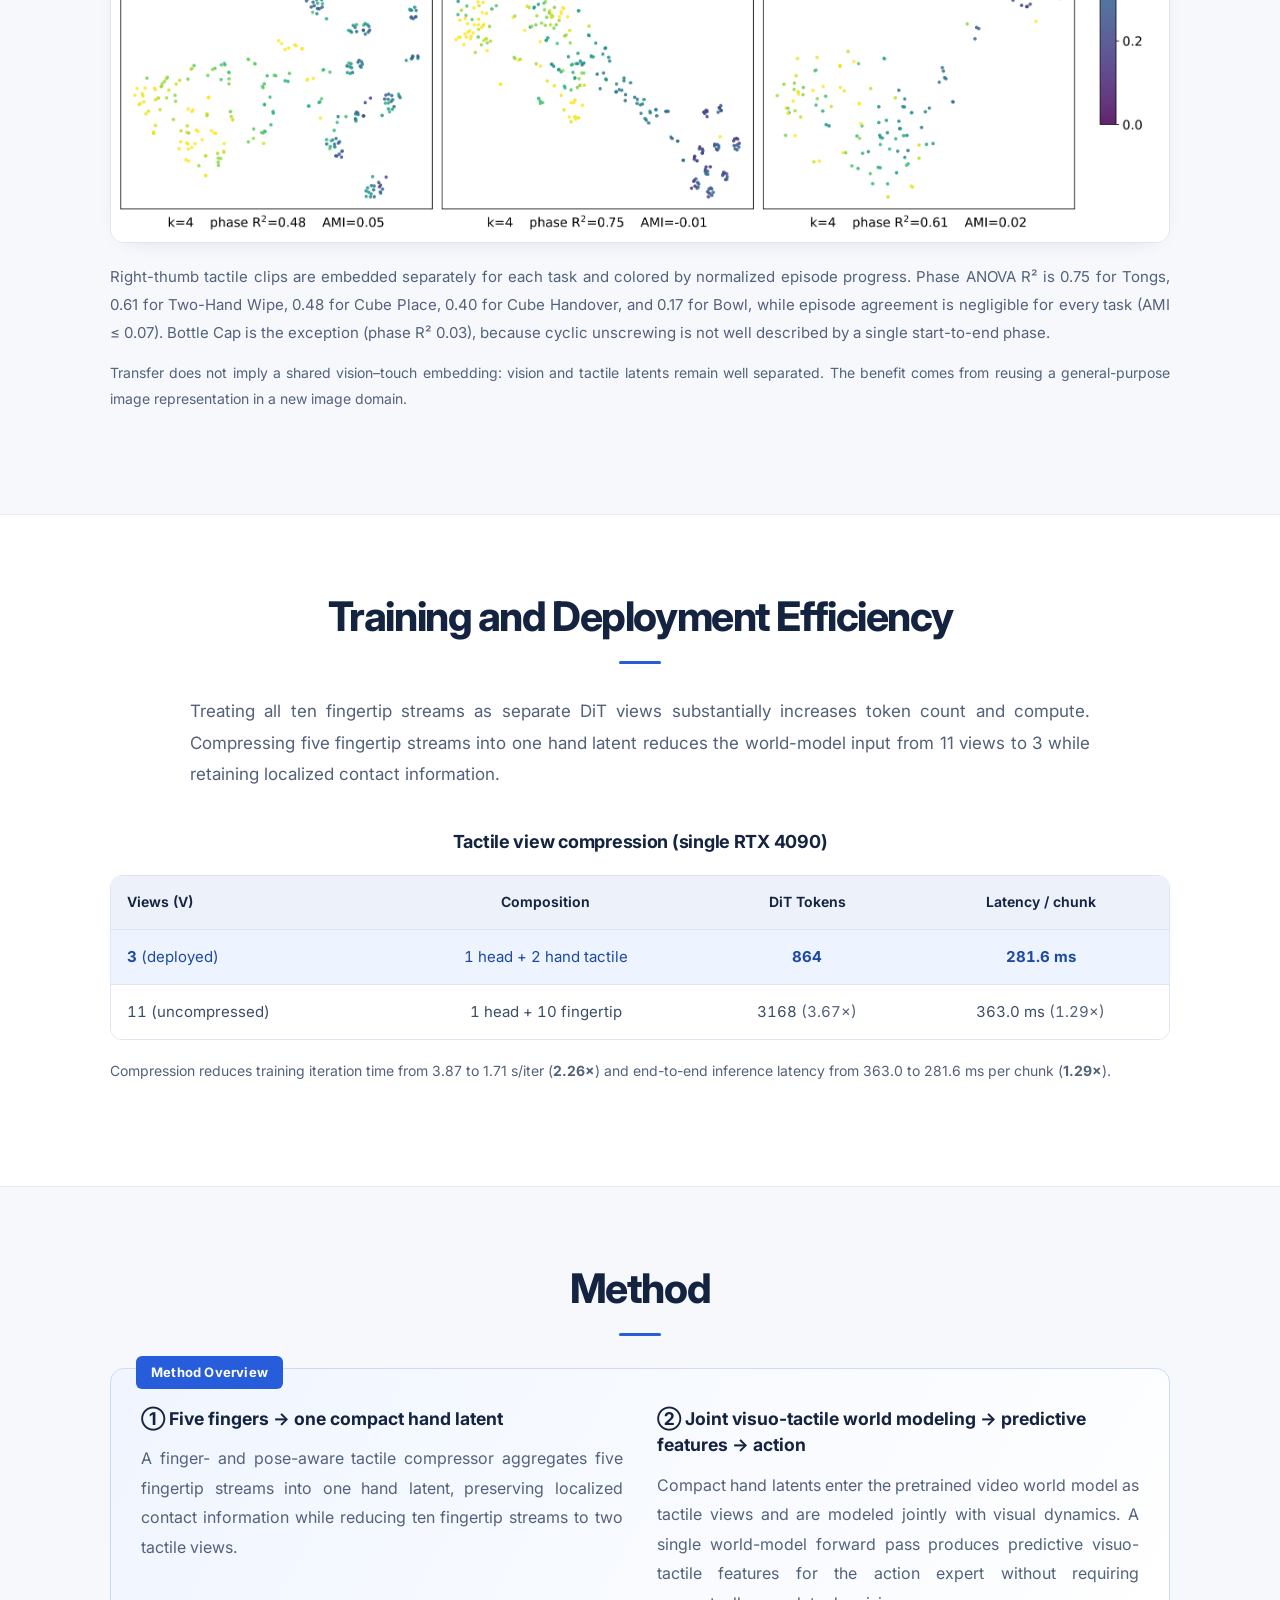
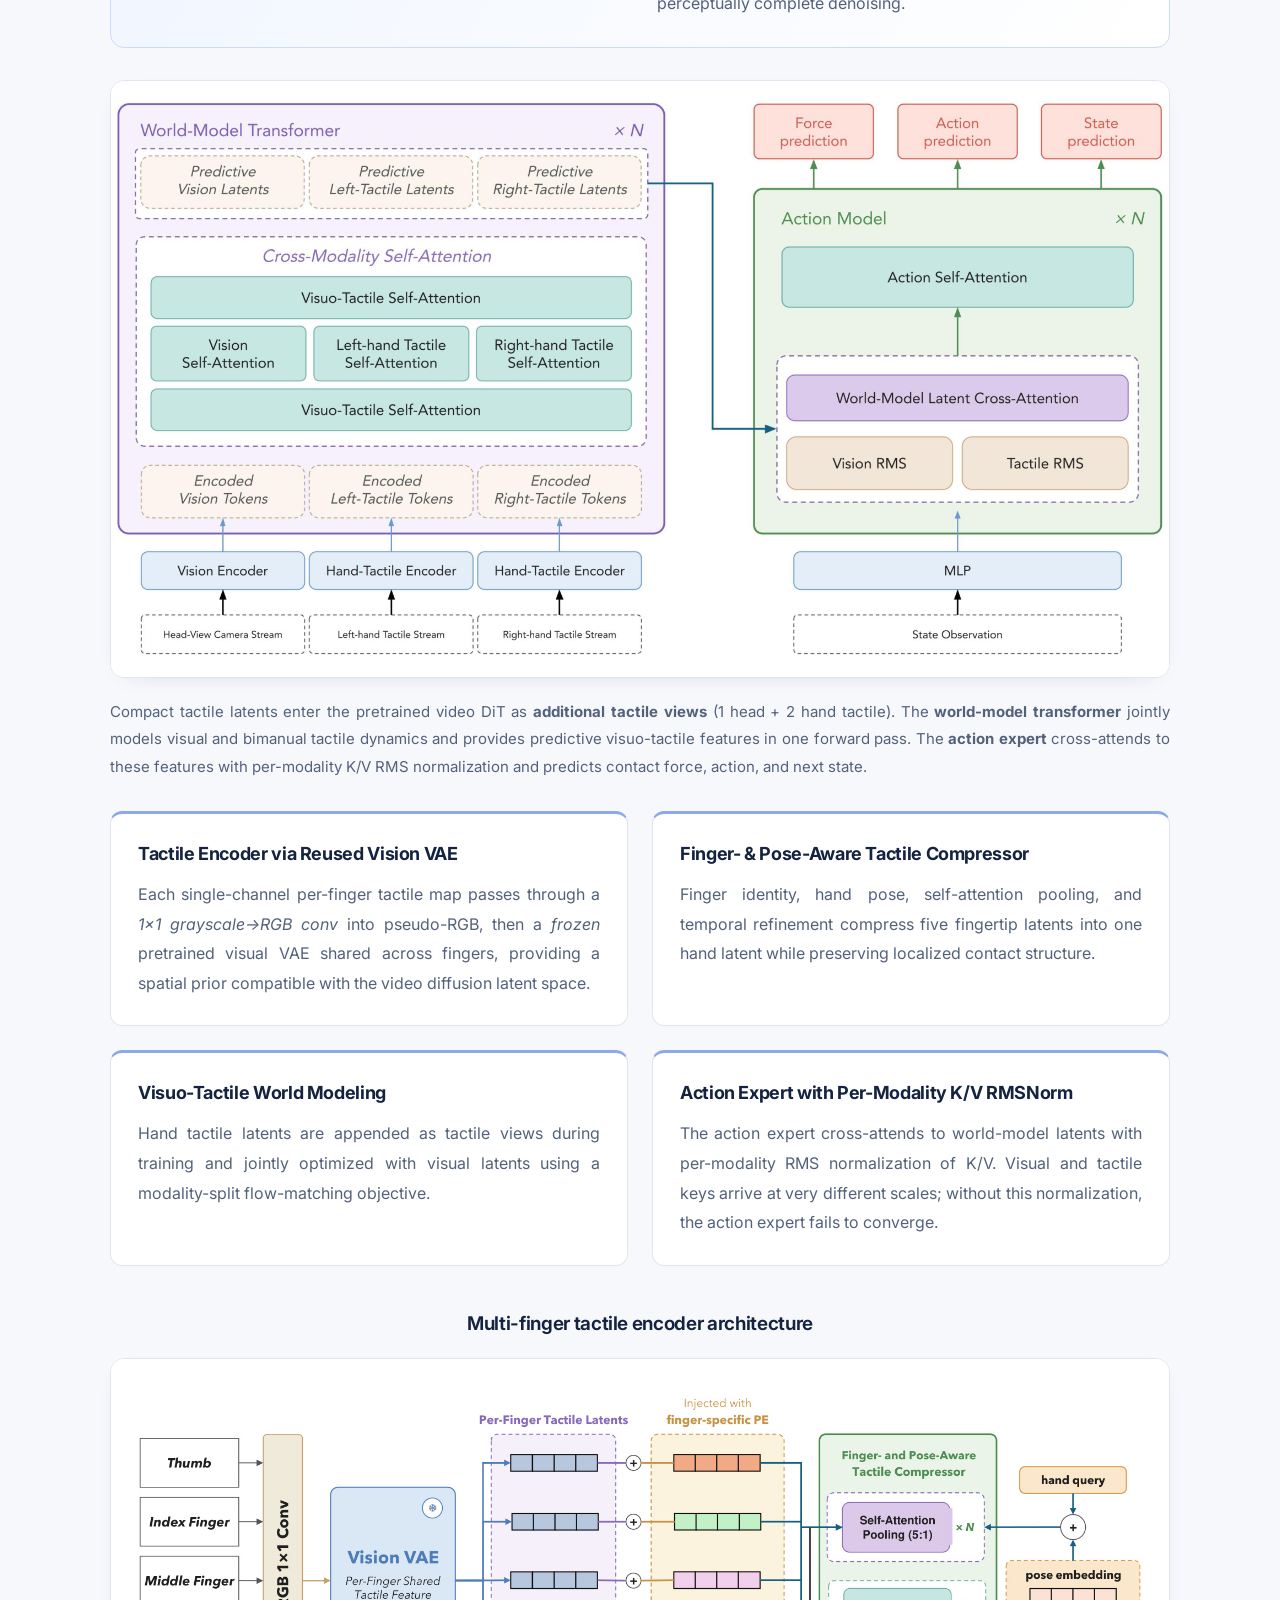
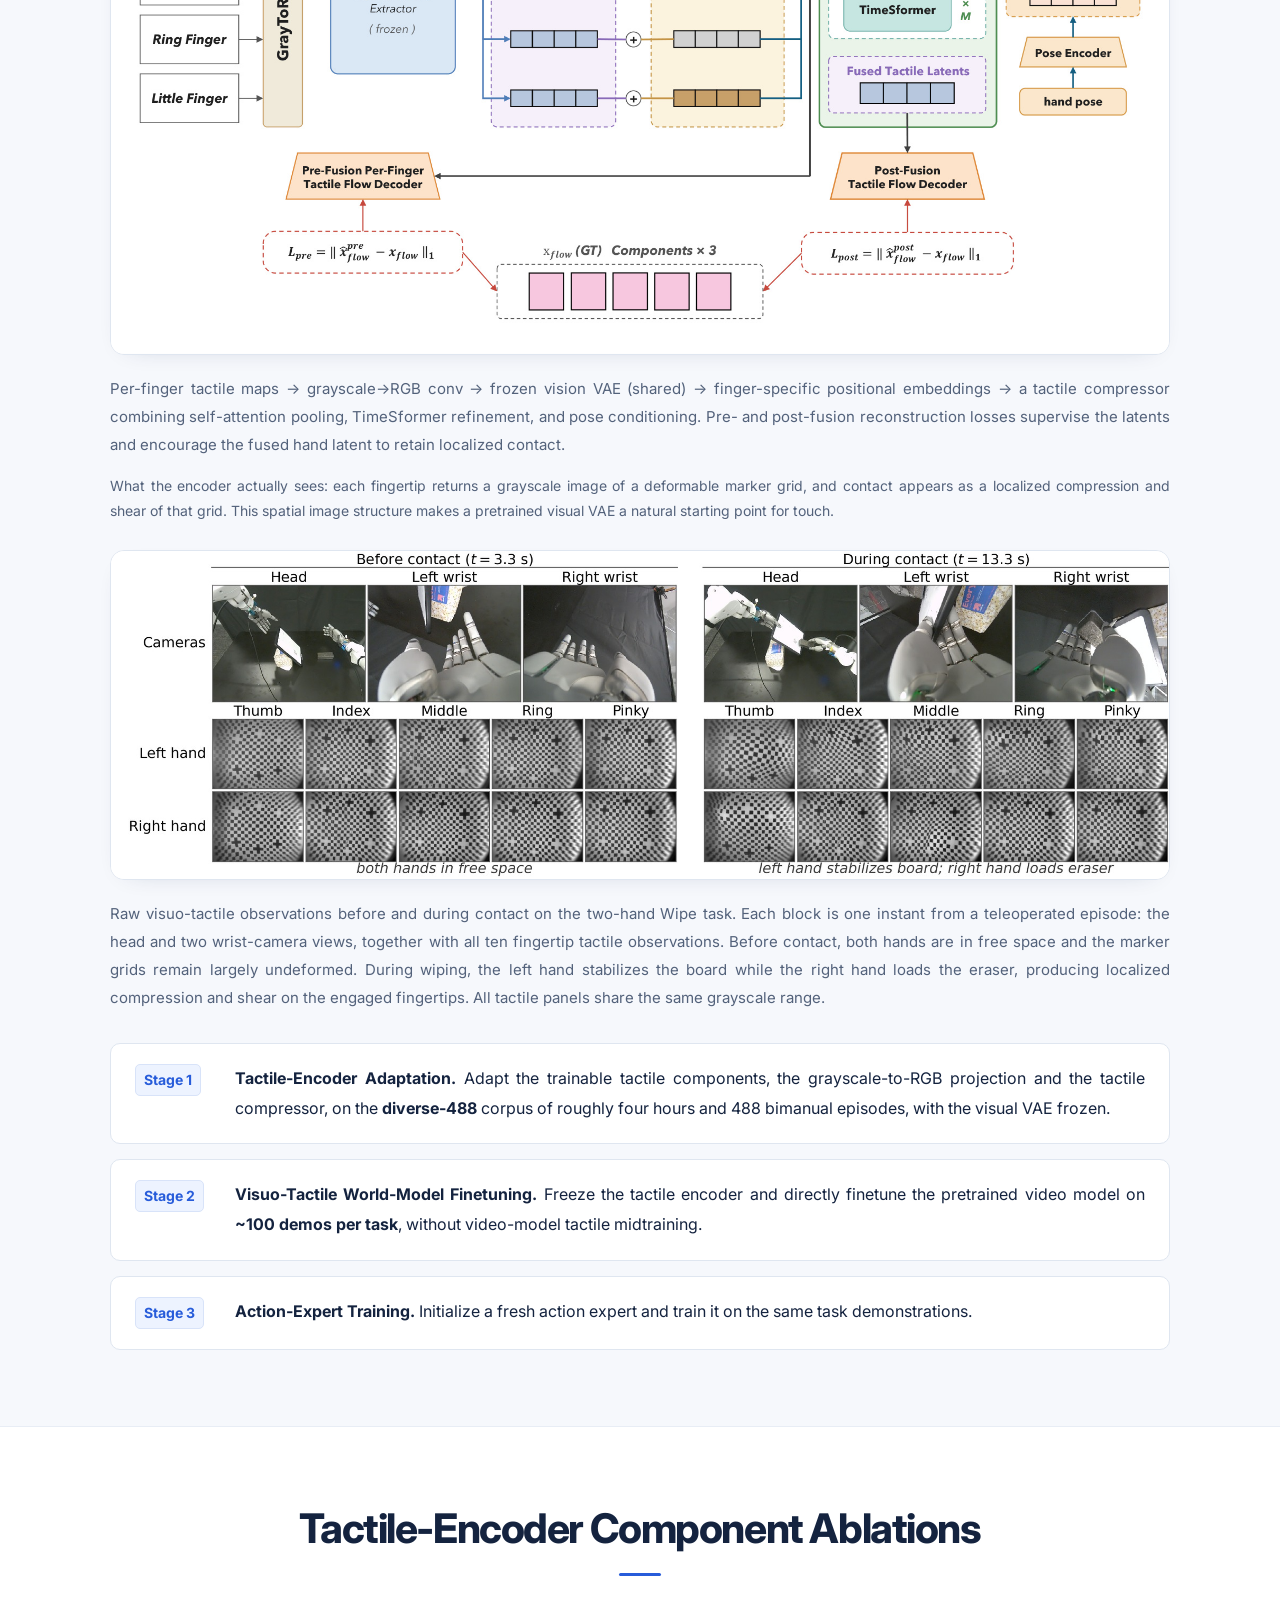
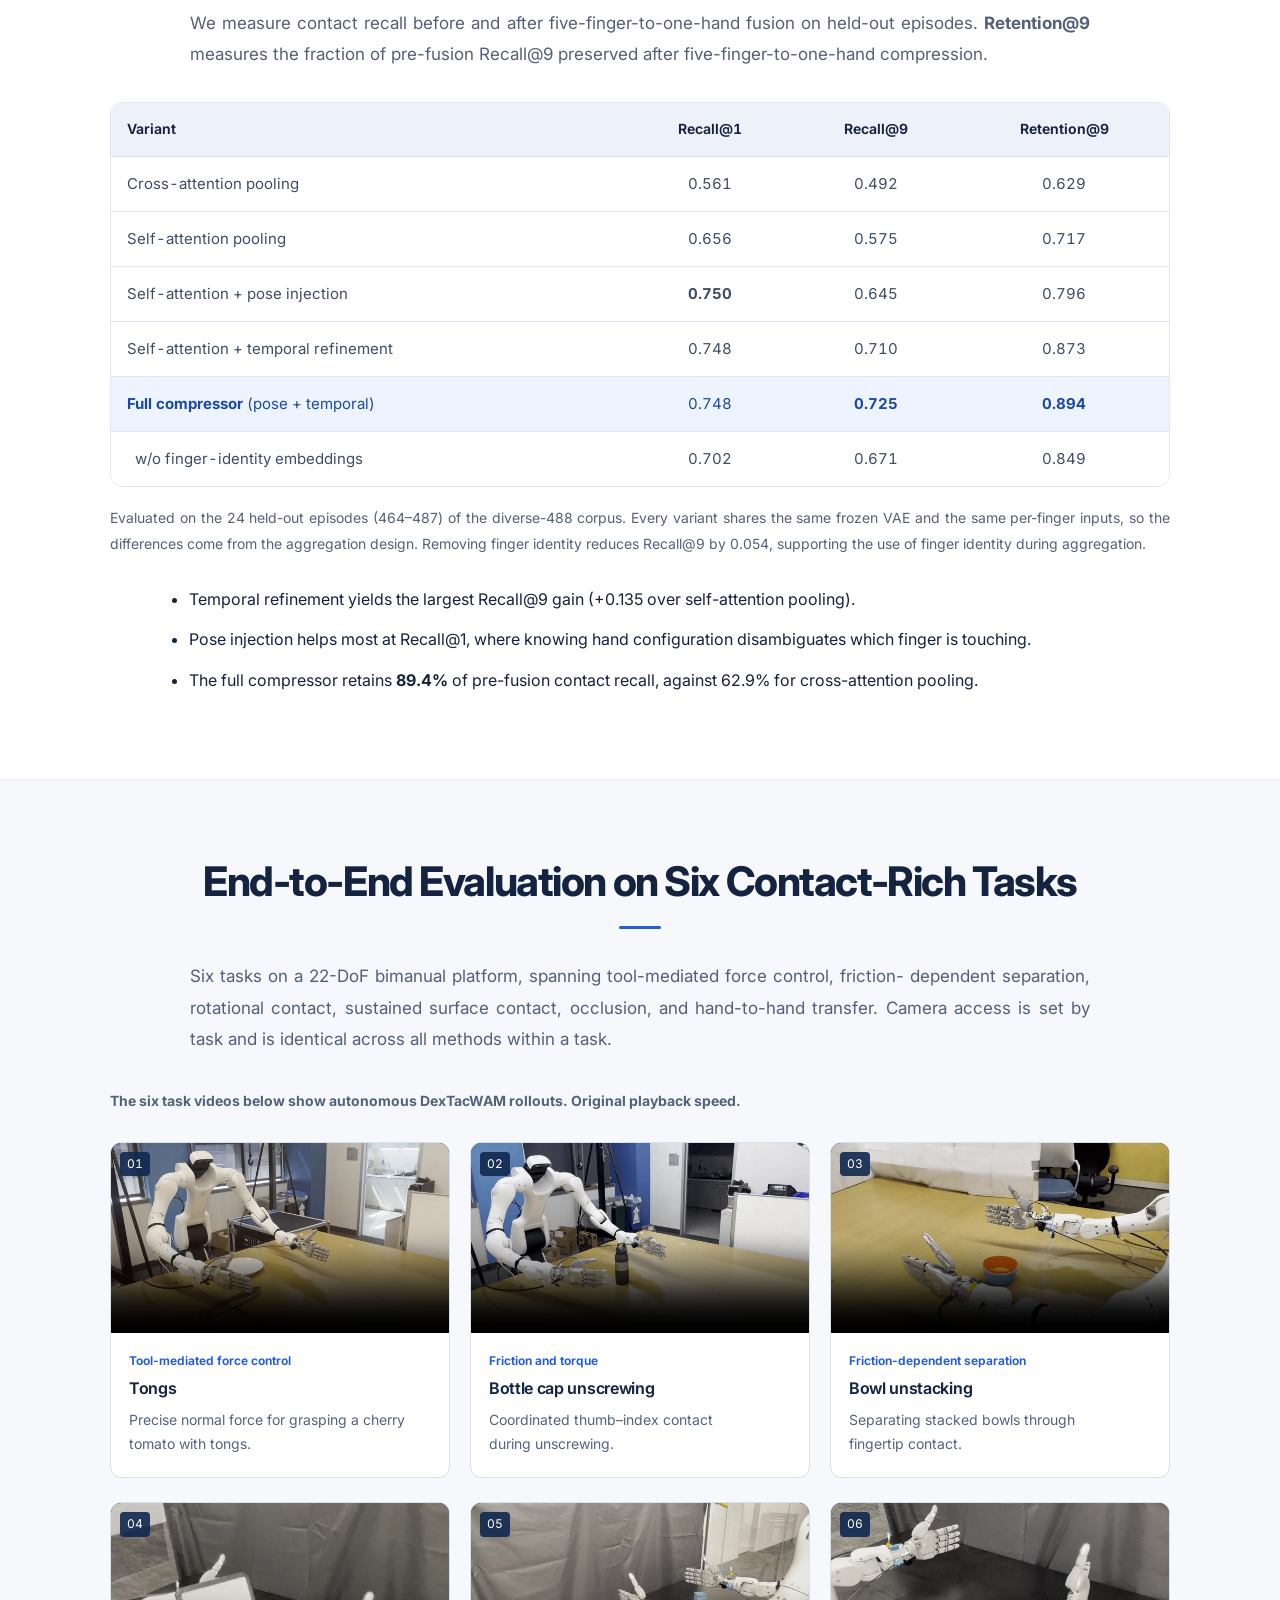
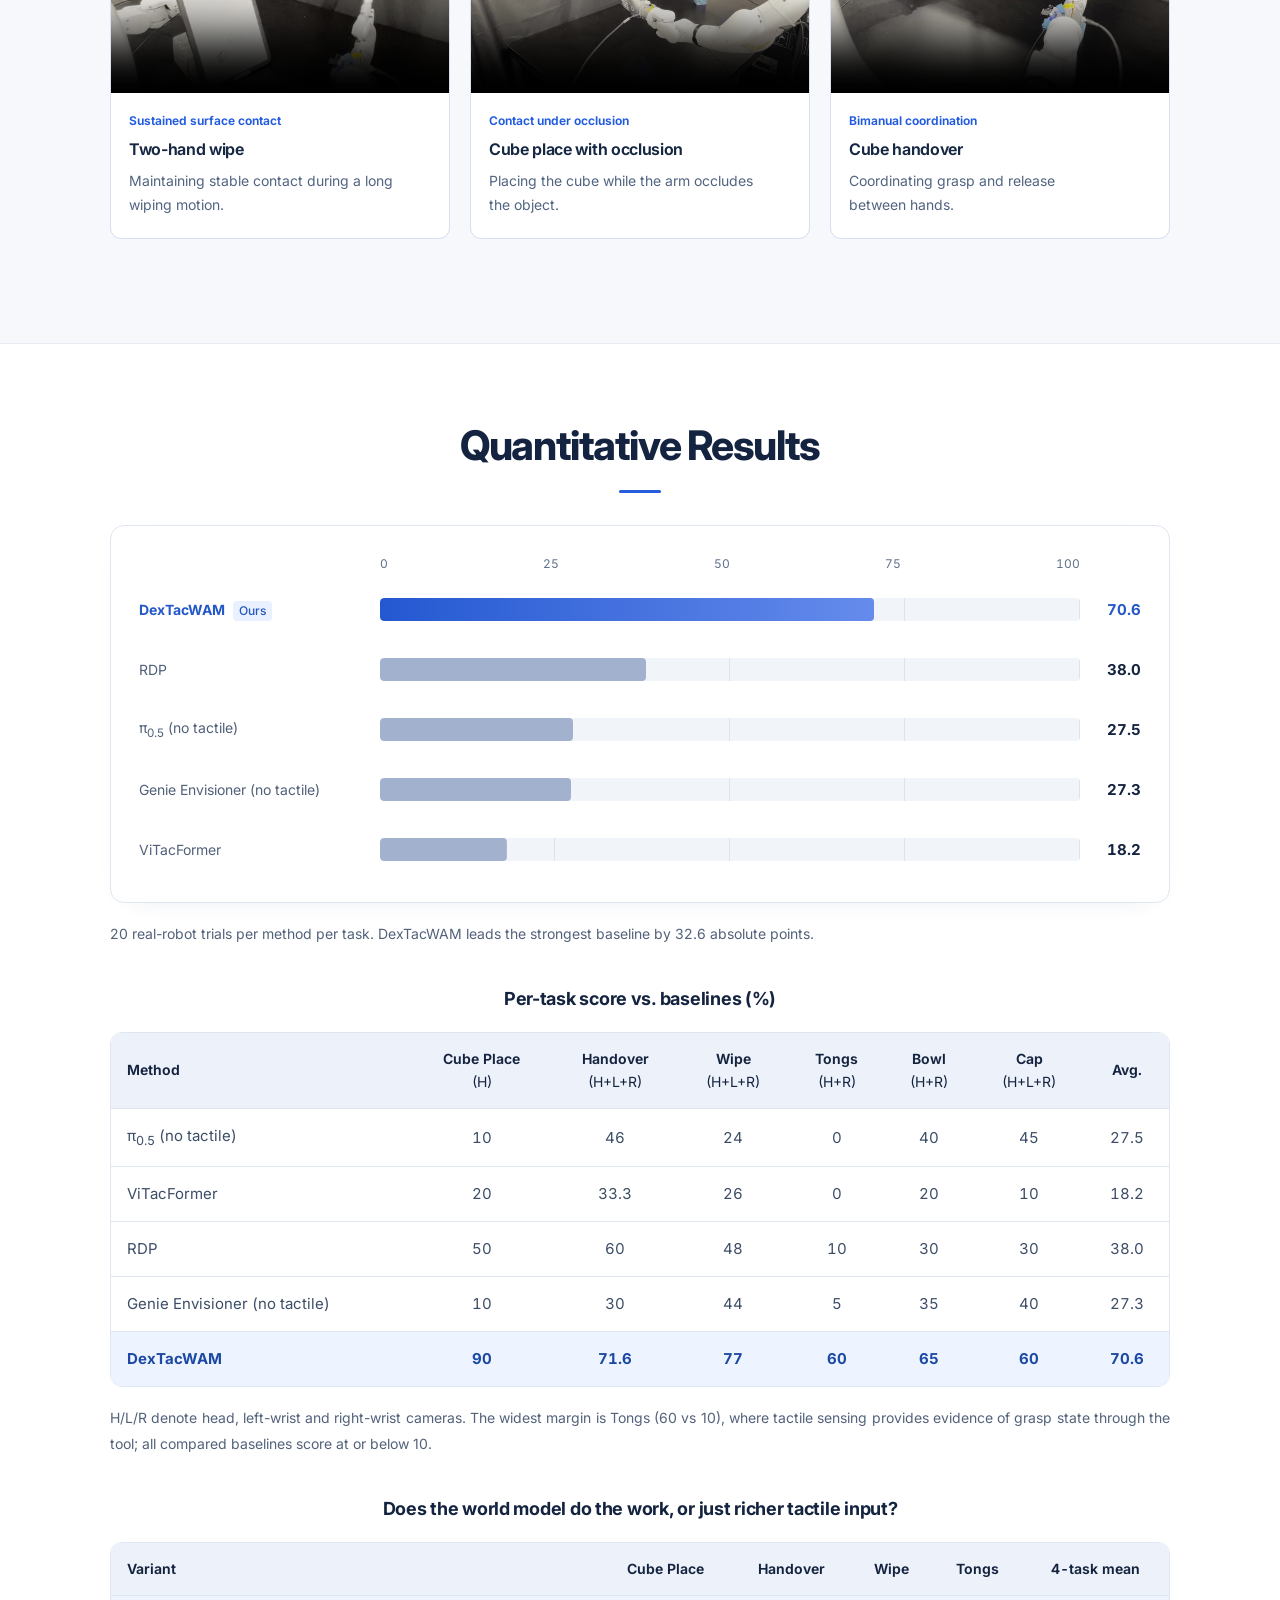
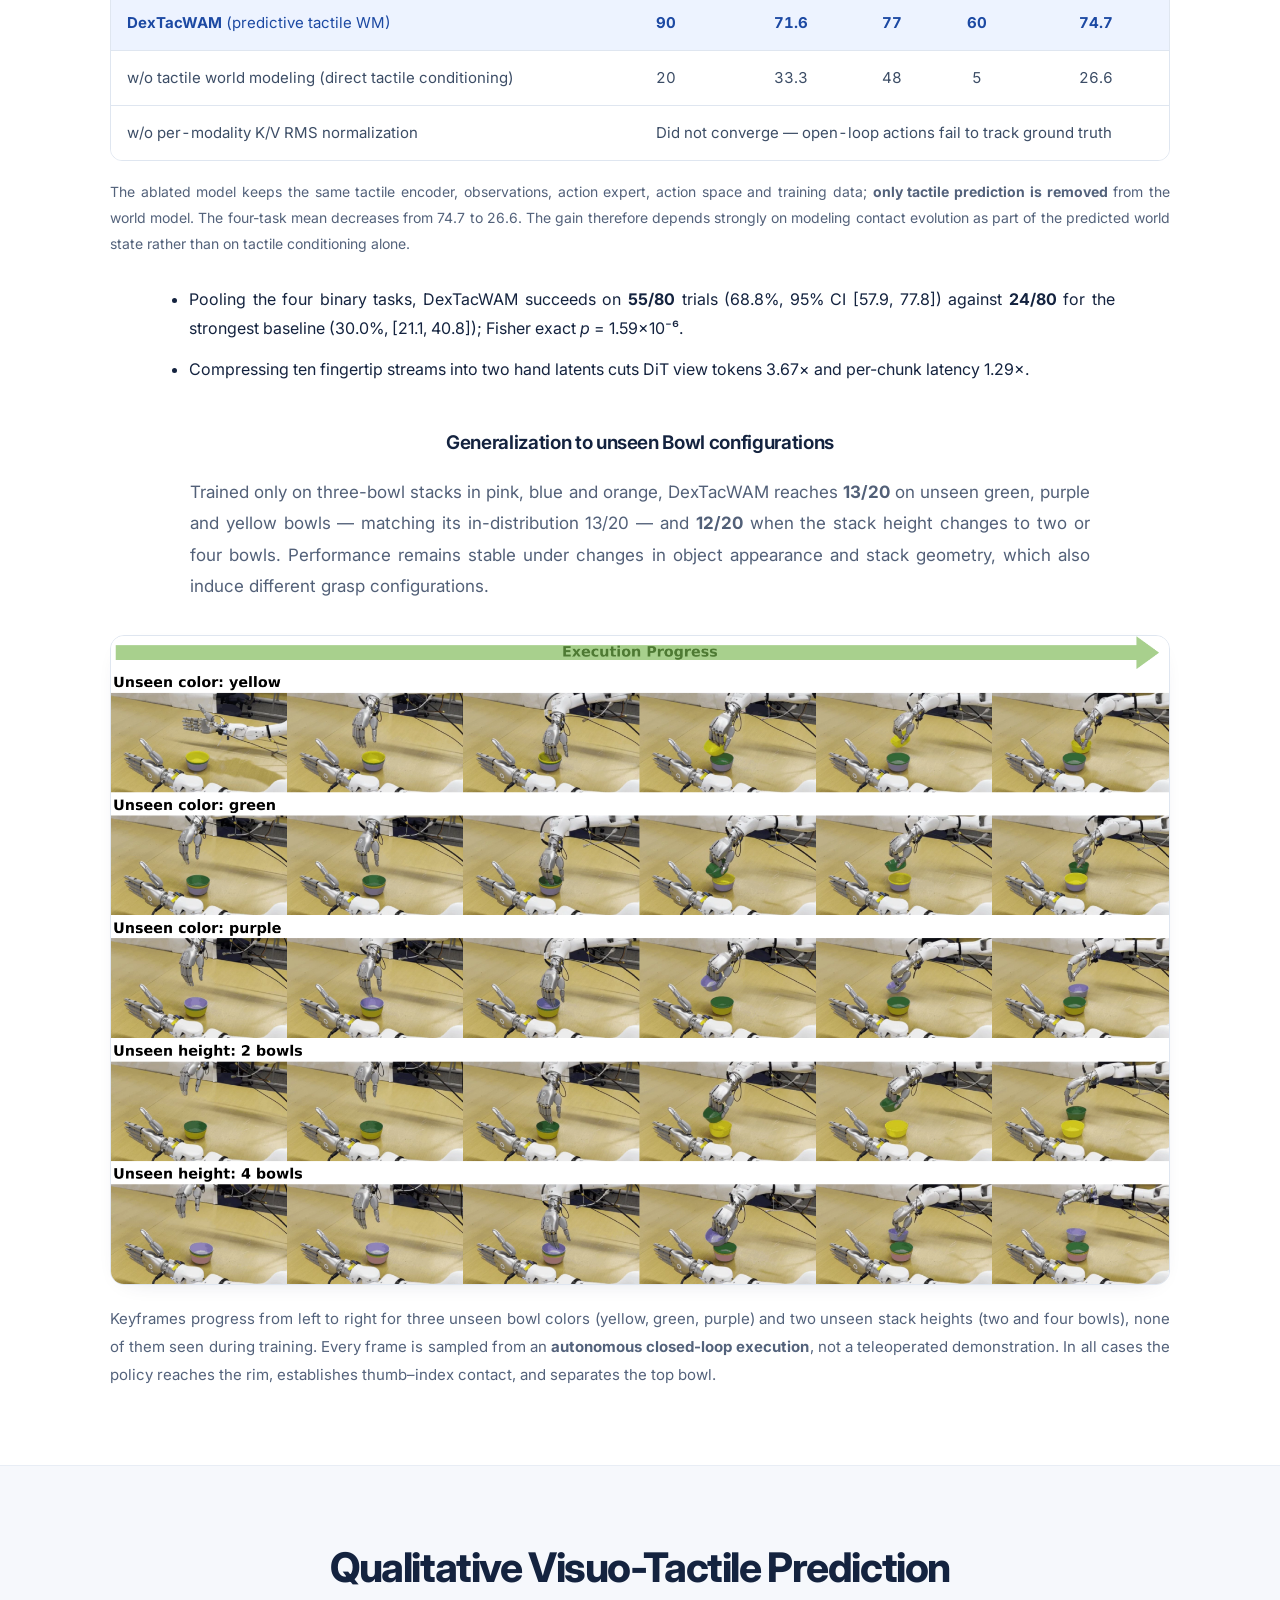
==== commit 992cdea1: "Link author names in the credit block Co-authored-by: Cursor <cursoragent@cursor.com>" ====
--- a/index.html
+++ b/index.html
@@ -17,7 +17,7 @@
   <link rel="preconnect" href="https://fonts.gstatic.com" crossorigin />
   <link href="https://fonts.googleapis.com/css2?family=Inter:wght@400;500;600;700;800&family=Newsreader:ital,opsz,wght@0,6..72,400;0,6..72,500;1,6..72,400&display=swap" rel="stylesheet" />
 
-  <link rel="stylesheet" href="static/css/style.css?v=20260921-1" />
+  <link rel="stylesheet" href="static/css/style.css?v=20260921-2" />
 </head>
 
 <body>
@@ -185,13 +185,13 @@
       </header>
       <div class="authors">
         <div class="author-row author-row-main">
-          <span>Haoran Yuan<sup>1,‡</sup></span>
-          <span>Zekai Wang<sup>2</sup></span>
-          <span>Boning Shao<sup>2</sup></span>
-          <span>Haoran Lu<sup>3</sup></span>
-          <span>Trevor Darrell<sup>2</sup></span>
-          <span>Ismini Lourentzou<sup>1,†</sup></span>
-          <span>Wei Zhan<sup>2,†</sup></span>
+          <span><a href="https://scholar.google.com/citations?user=PzdigUMAAAAJ" target="_blank" rel="noopener">Haoran Yuan</a><sup>1,‡</sup></span>
+          <span><a href="https://scholar.google.com/citations?user=Dngm3CYAAAAJ" target="_blank" rel="noopener">Zekai Wang</a><sup>2</sup></span>
+          <span><a href="https://scholar.google.com/citations?user=tlOWnSIAAAAJ" target="_blank" rel="noopener">Boning Shao</a><sup>2</sup></span>
+          <span><a href="https://luhr2003.github.io/" target="_blank" rel="noopener">Haoran Lu</a><sup>3</sup></span>
+          <span><a href="https://people.eecs.berkeley.edu/~trevor/" target="_blank" rel="noopener">Trevor Darrell</a><sup>2</sup></span>
+          <span><a href="https://isminoula.github.io/" target="_blank" rel="noopener">Ismini Lourentzou</a><sup>1,†</sup></span>
+          <span><a href="https://scholar.google.com/citations?user=xVN3UxYAAAAJ" target="_blank" rel="noopener">Wei Zhan</a><sup>2,†</sup></span>
         </div>
       </div>
       <div class="affiliations">
--- a/static/css/style.css
+++ b/static/css/style.css
@@ -945,3 +945,8 @@
 a.member:hover > span,
 a.member:focus-visible > span { color: var(--accent); }
 a.member:focus-visible { outline: 2px solid var(--accent); outline-offset: 6px; border-radius: 12px; }
+
+/* Author names link out without breaking the credit block's typography. */
+.project-info .author-row a { color: inherit; text-decoration: none; transition: color .2s ease; }
+.project-info .author-row a:hover,
+.project-info .author-row a:focus-visible { color: var(--accent); text-decoration: underline; text-underline-offset: 3px; }
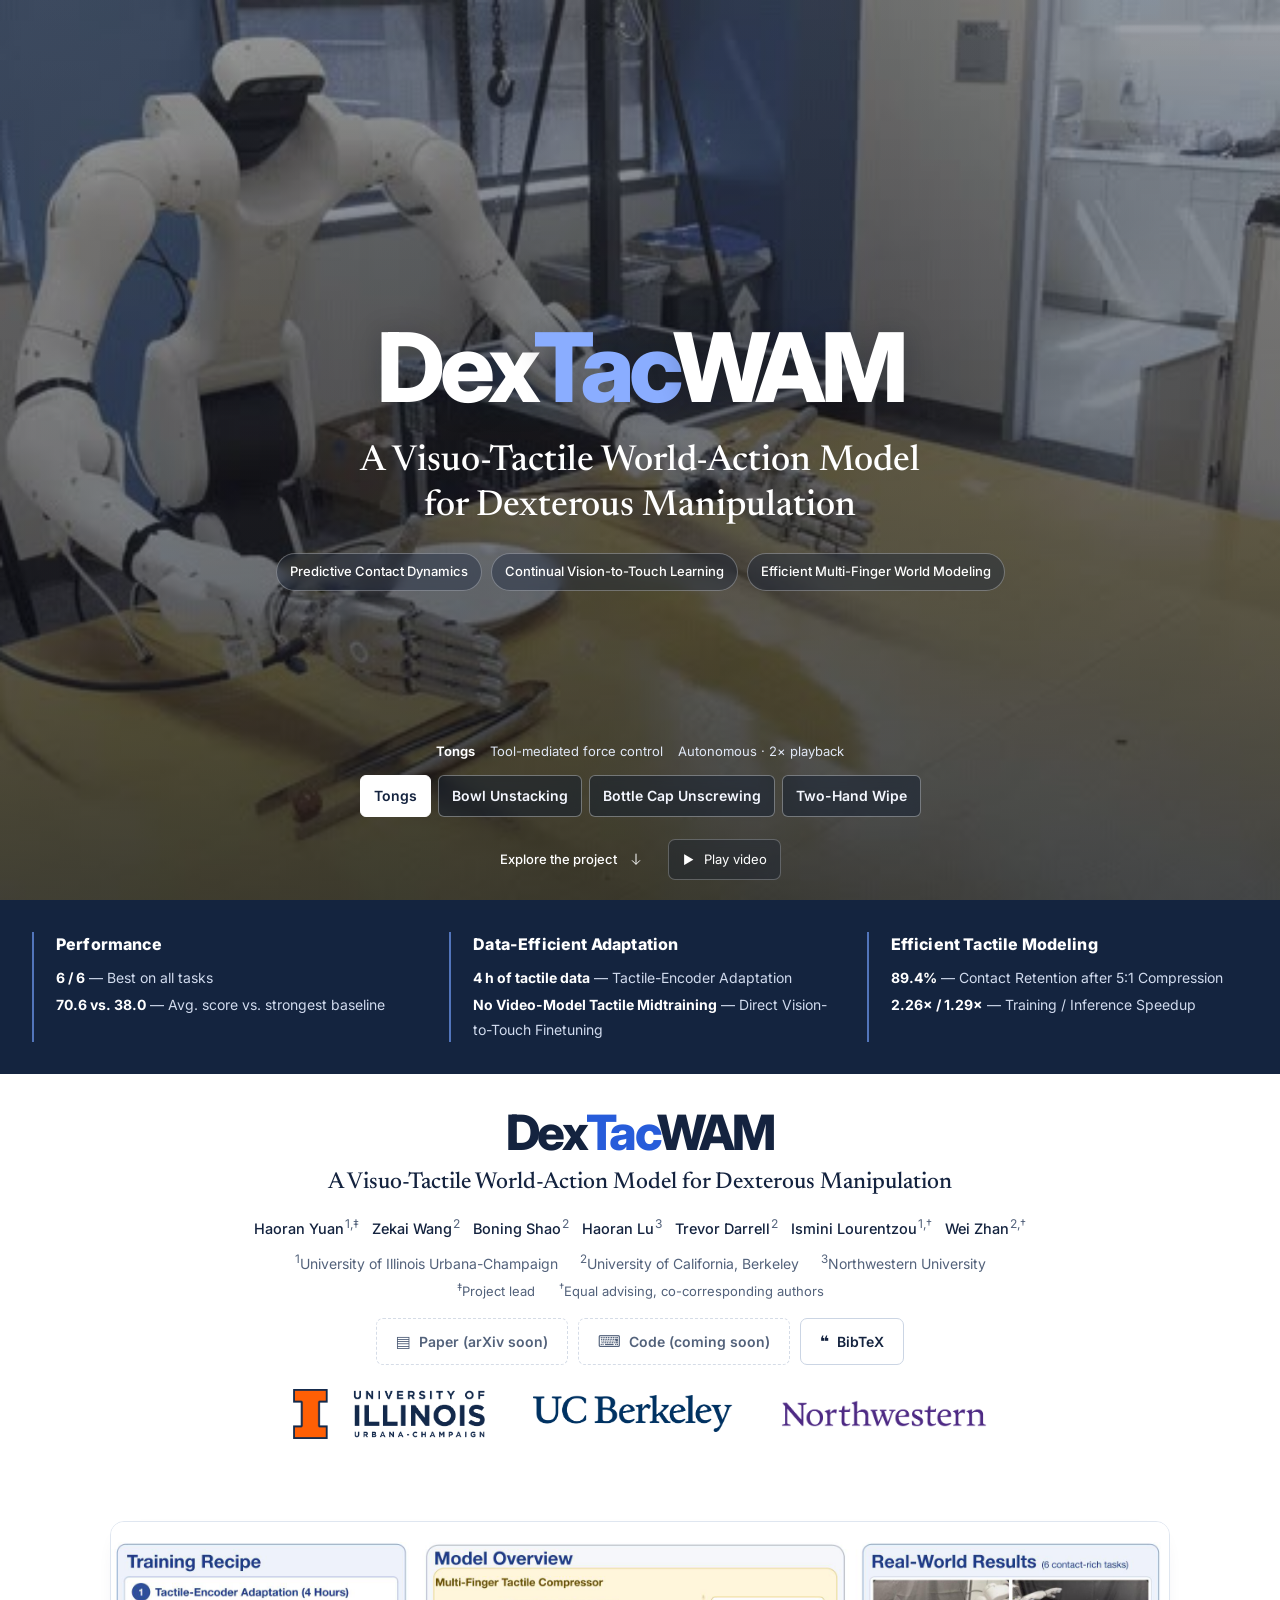
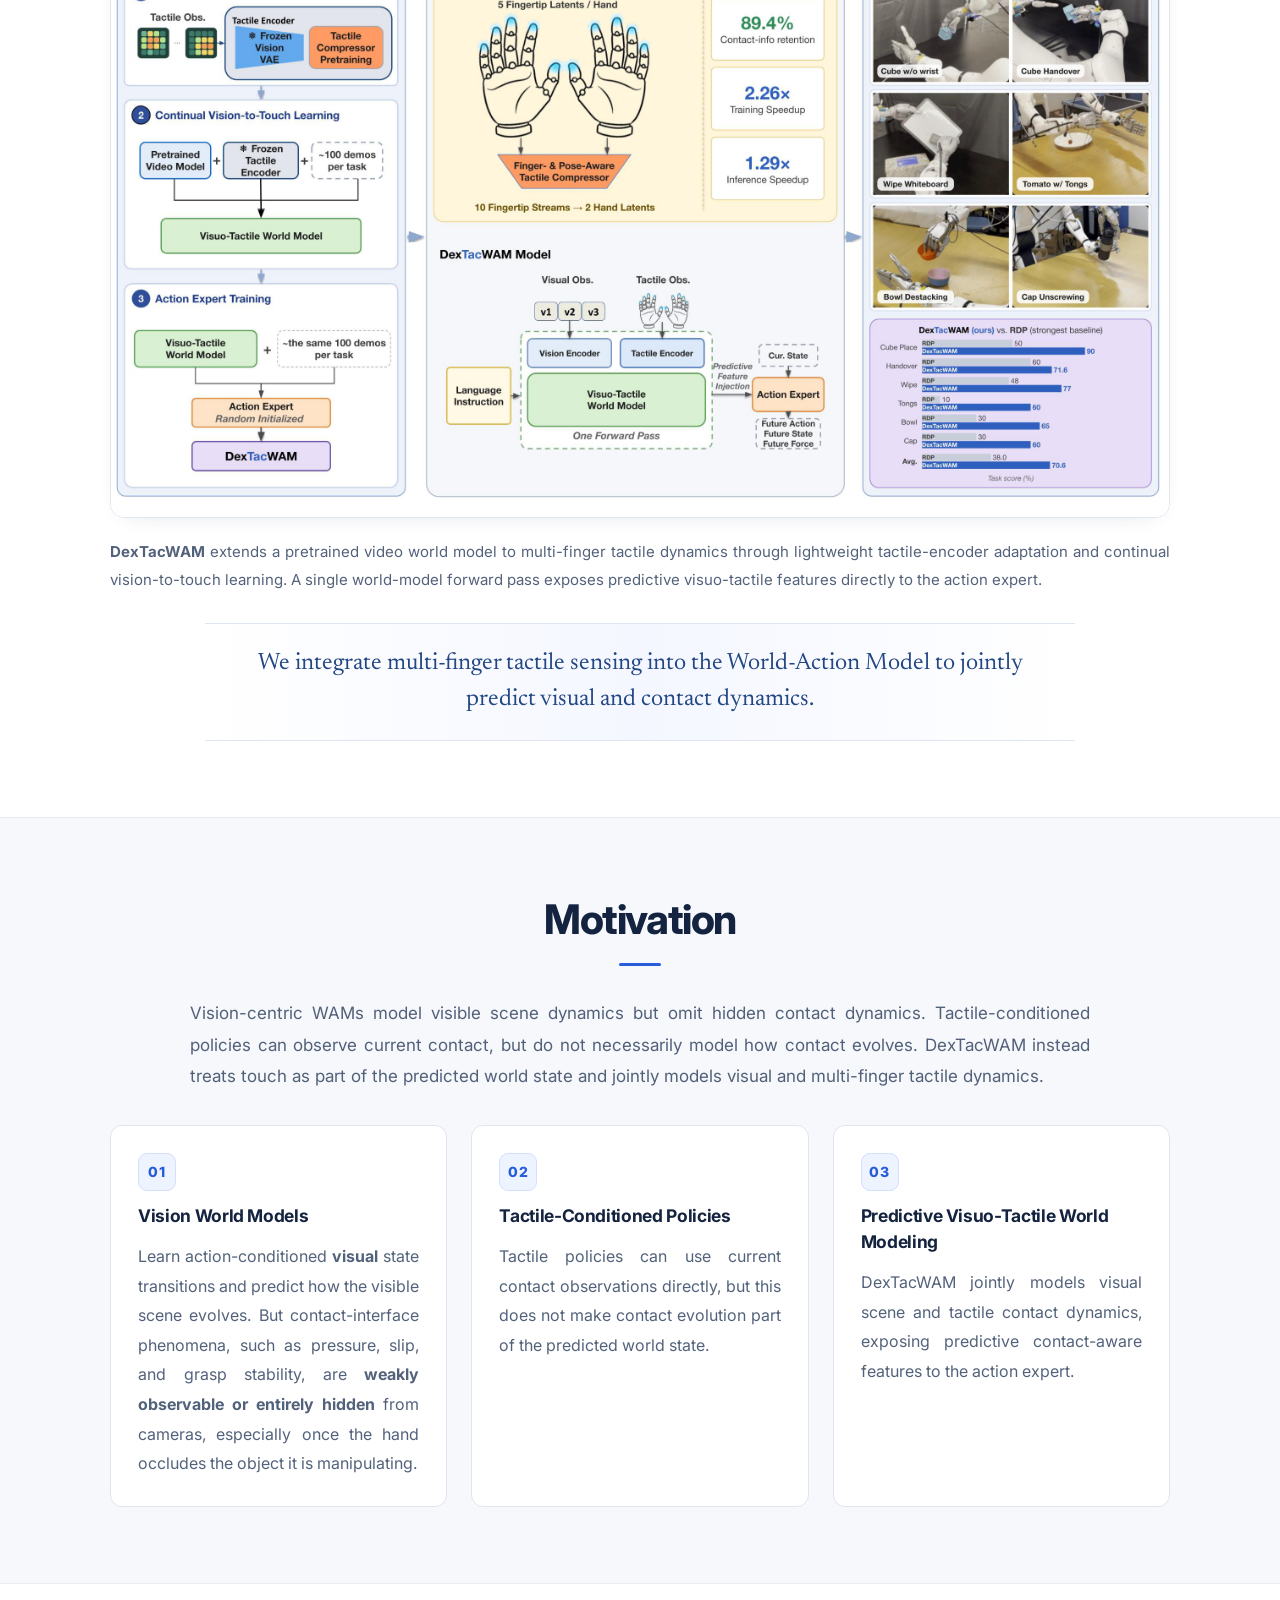
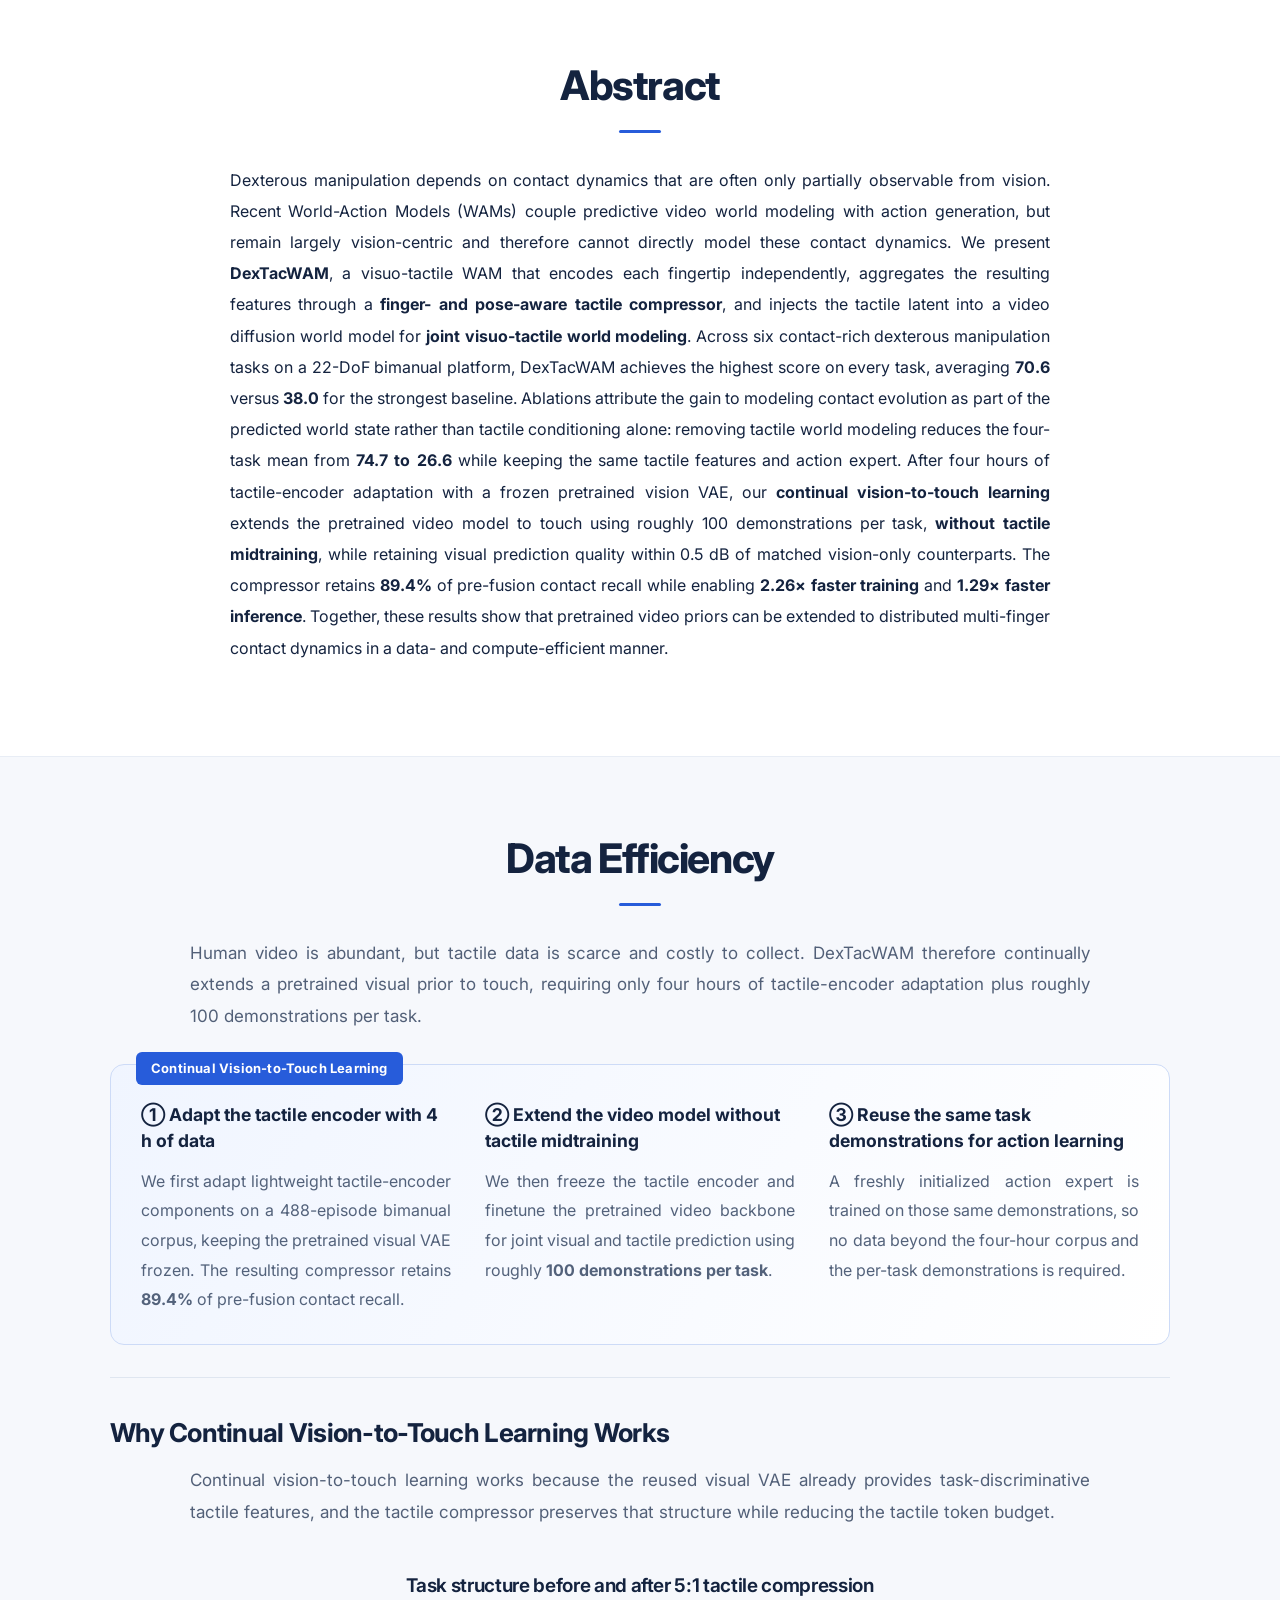
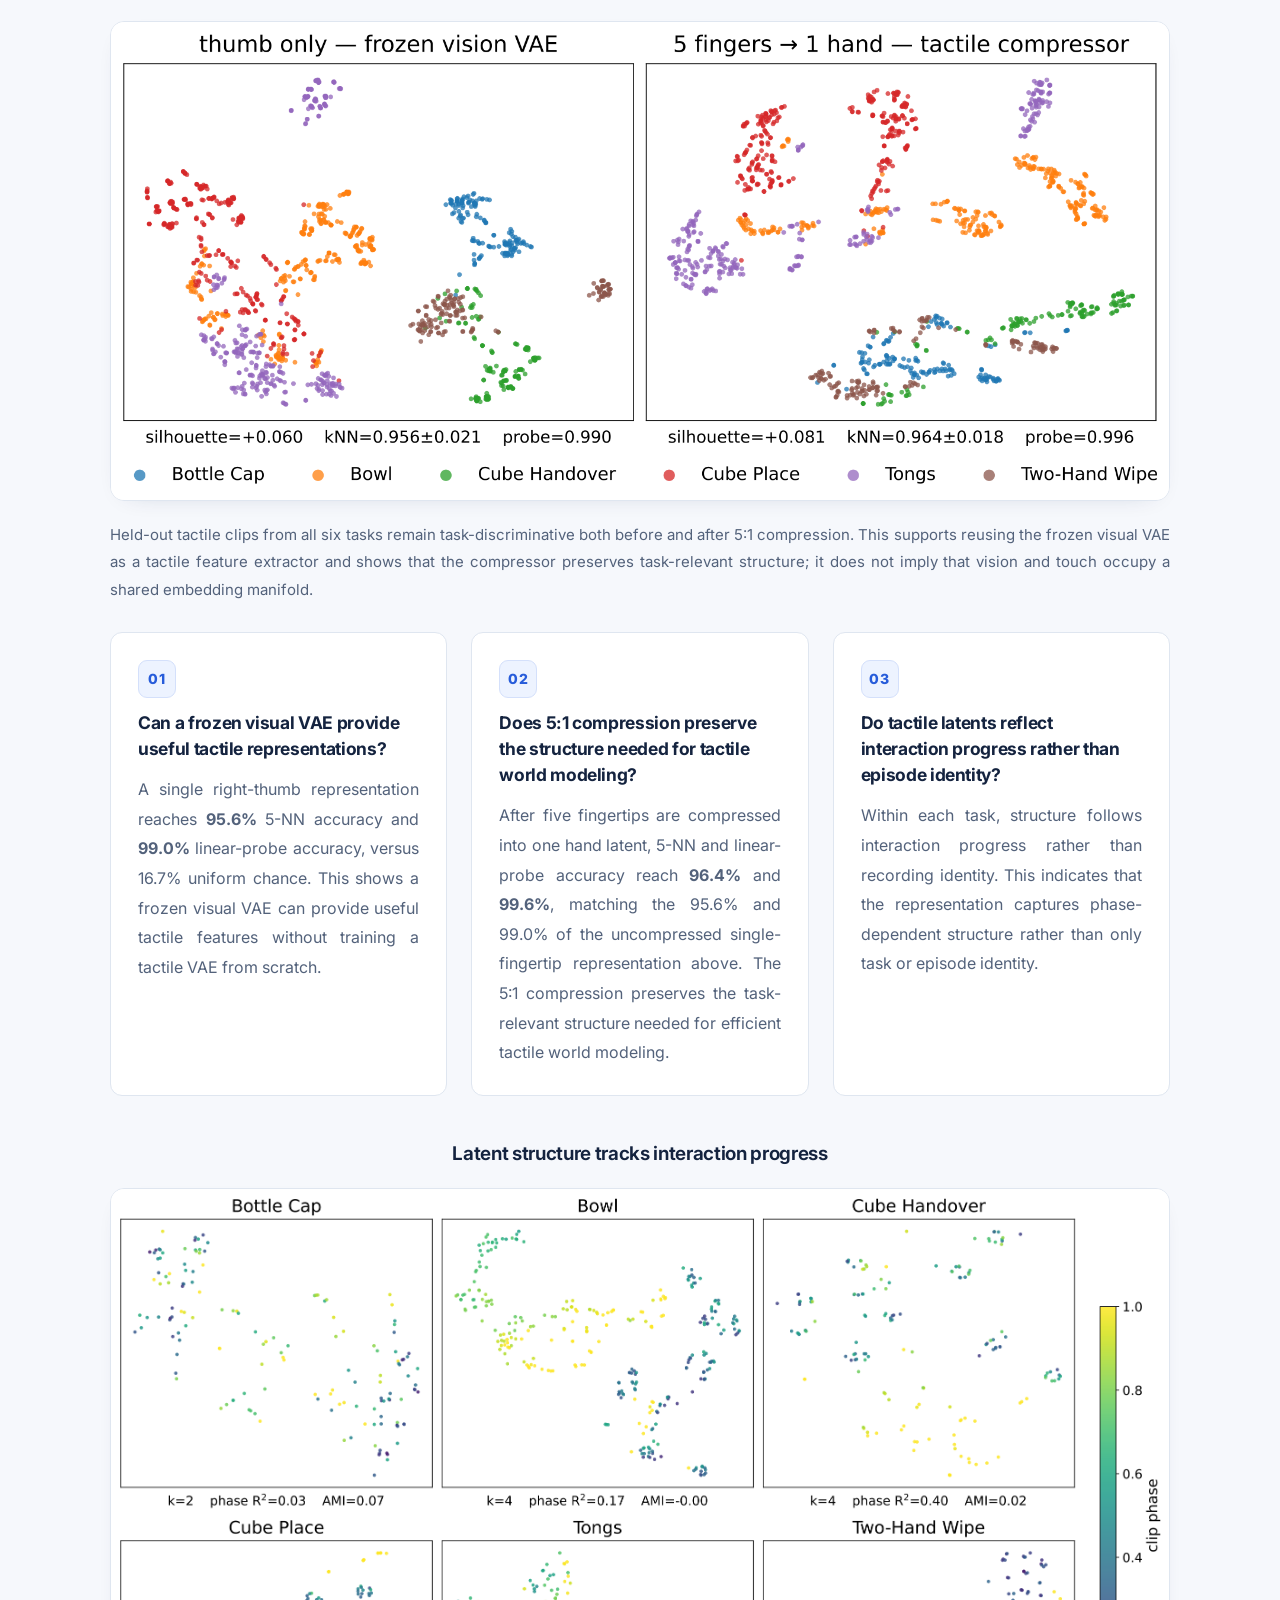
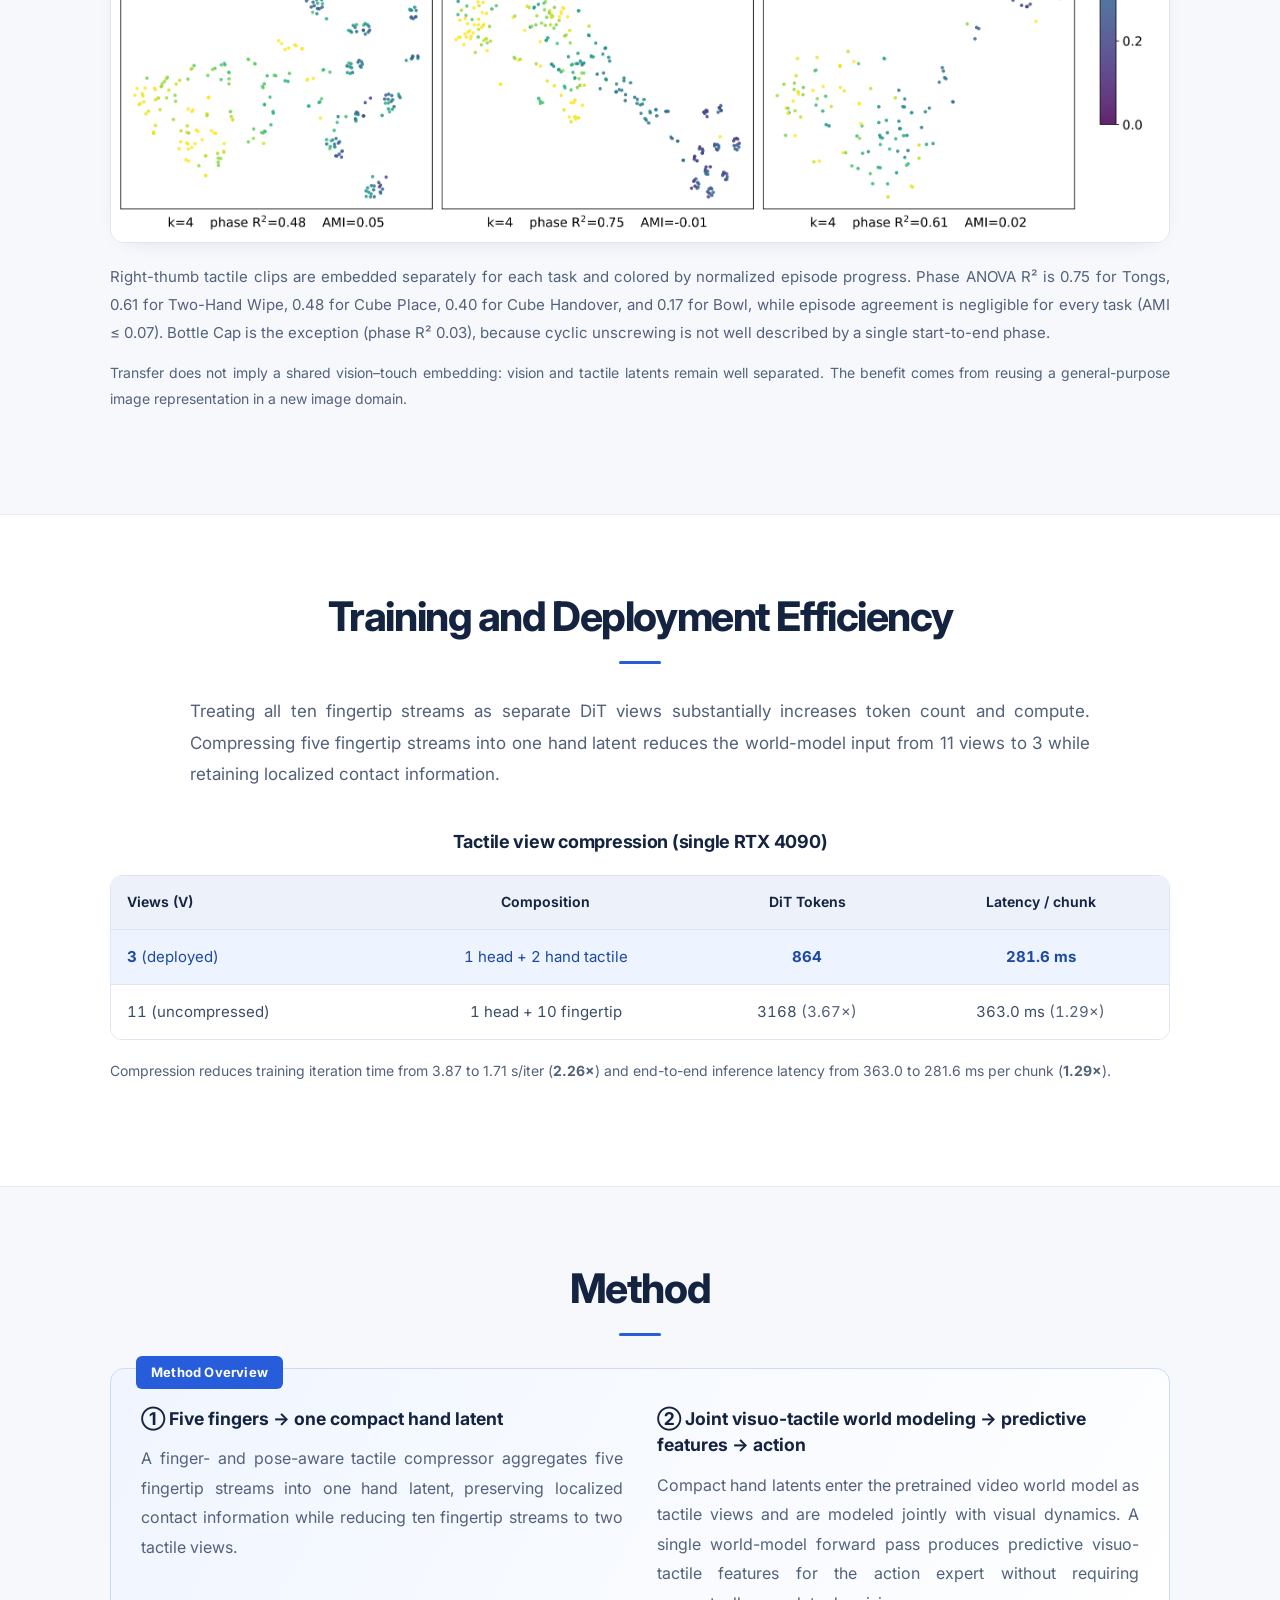
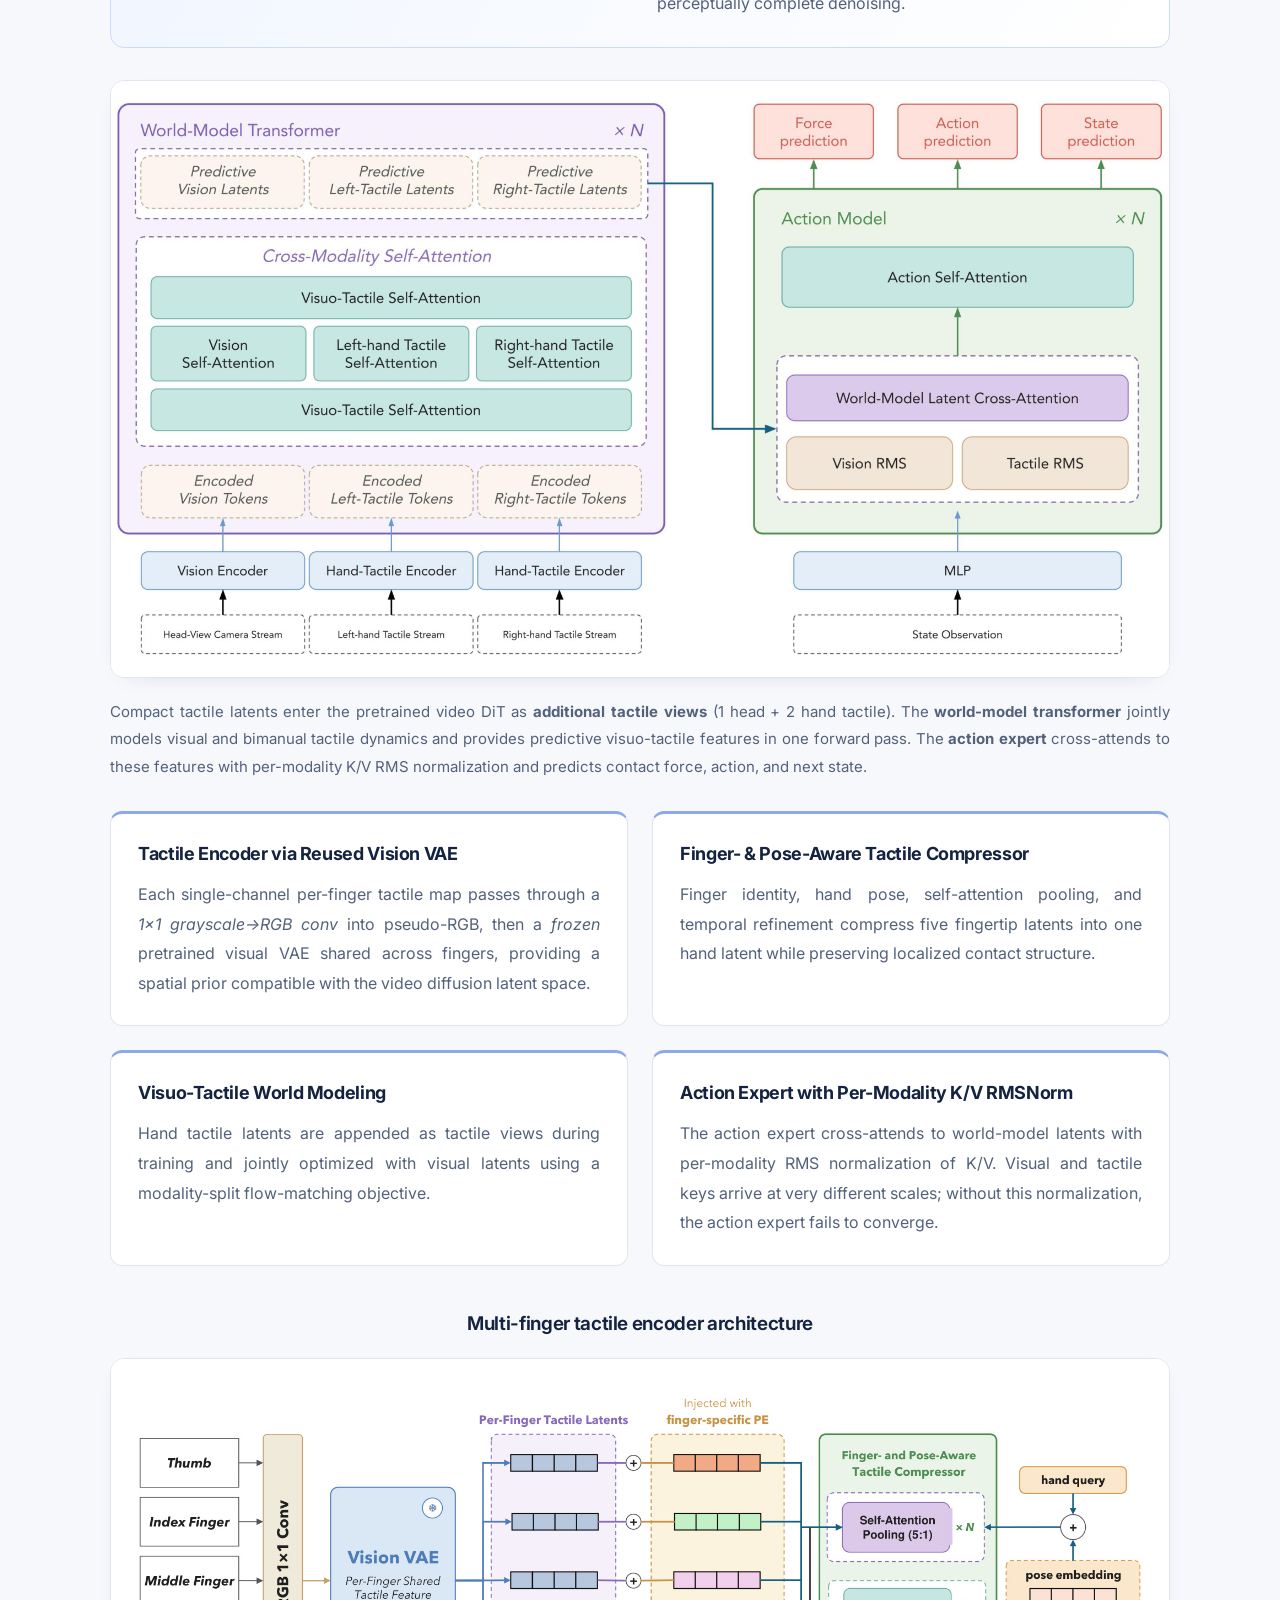
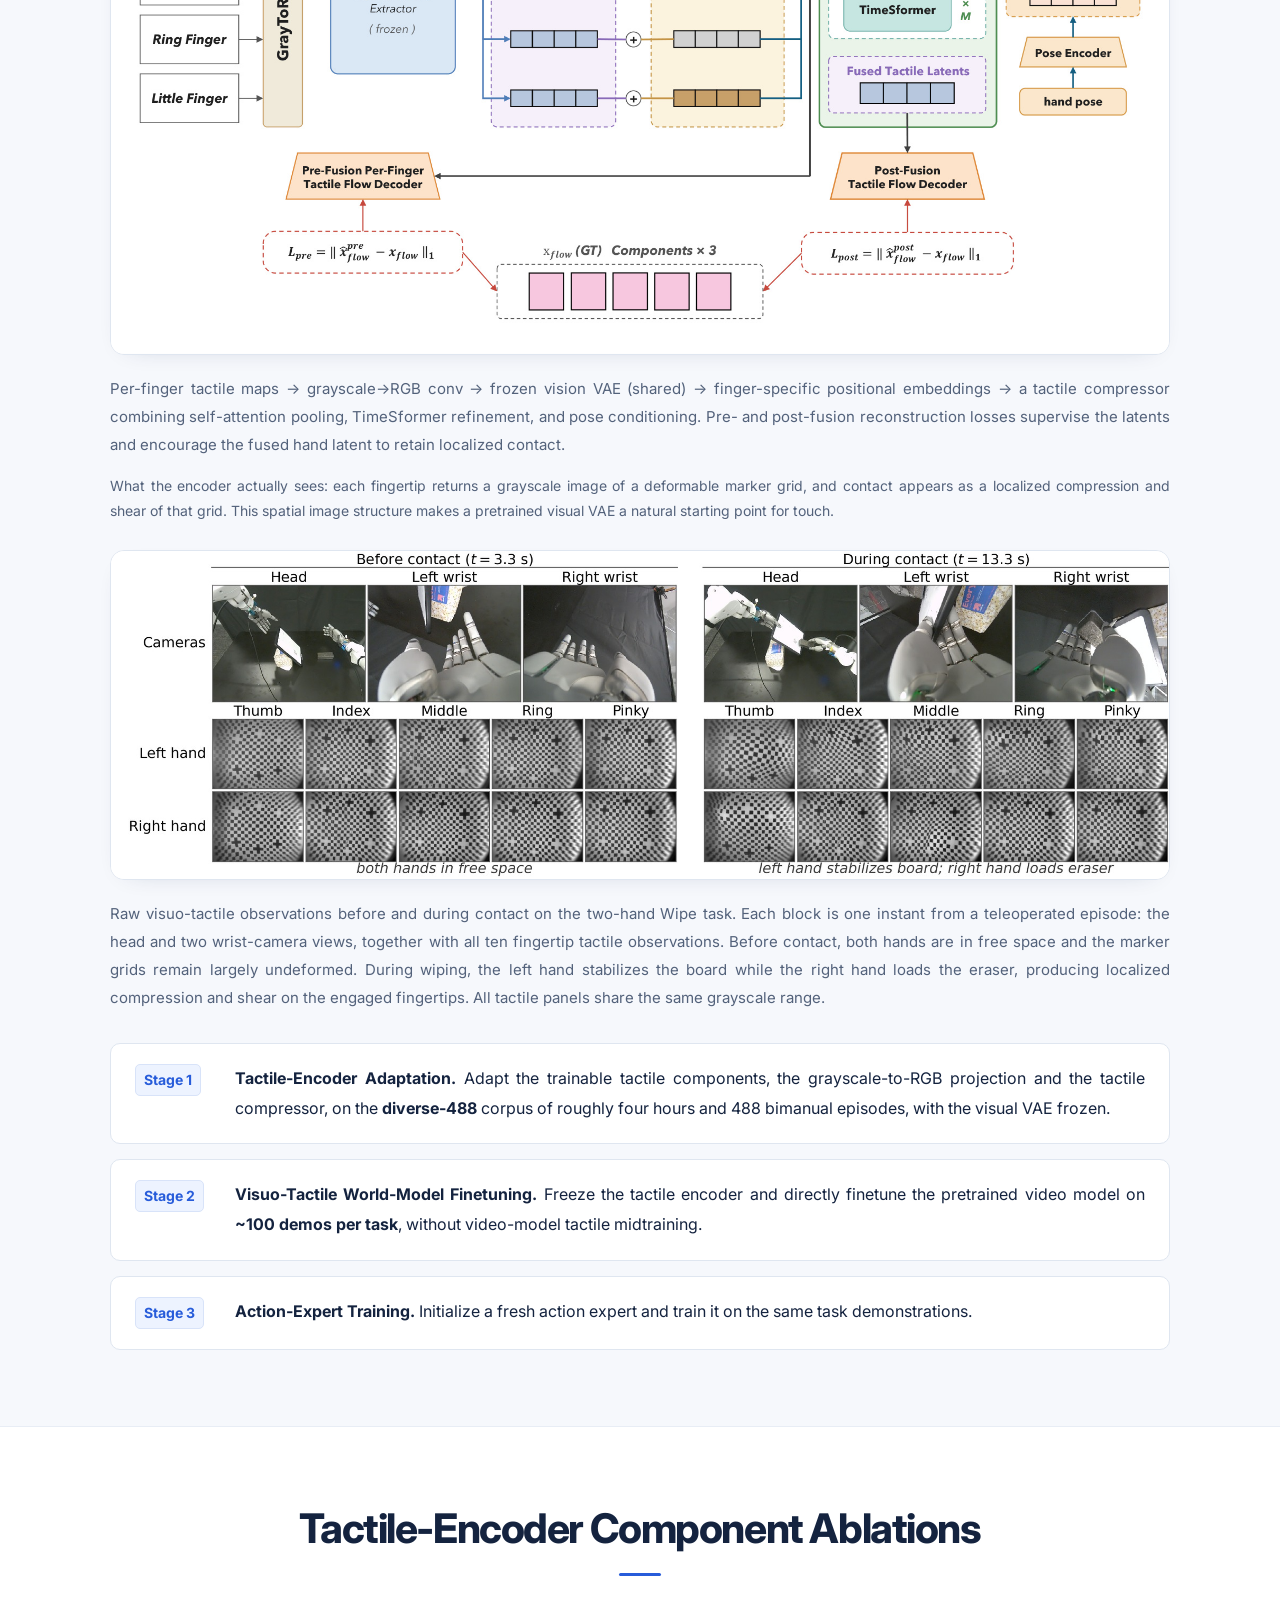
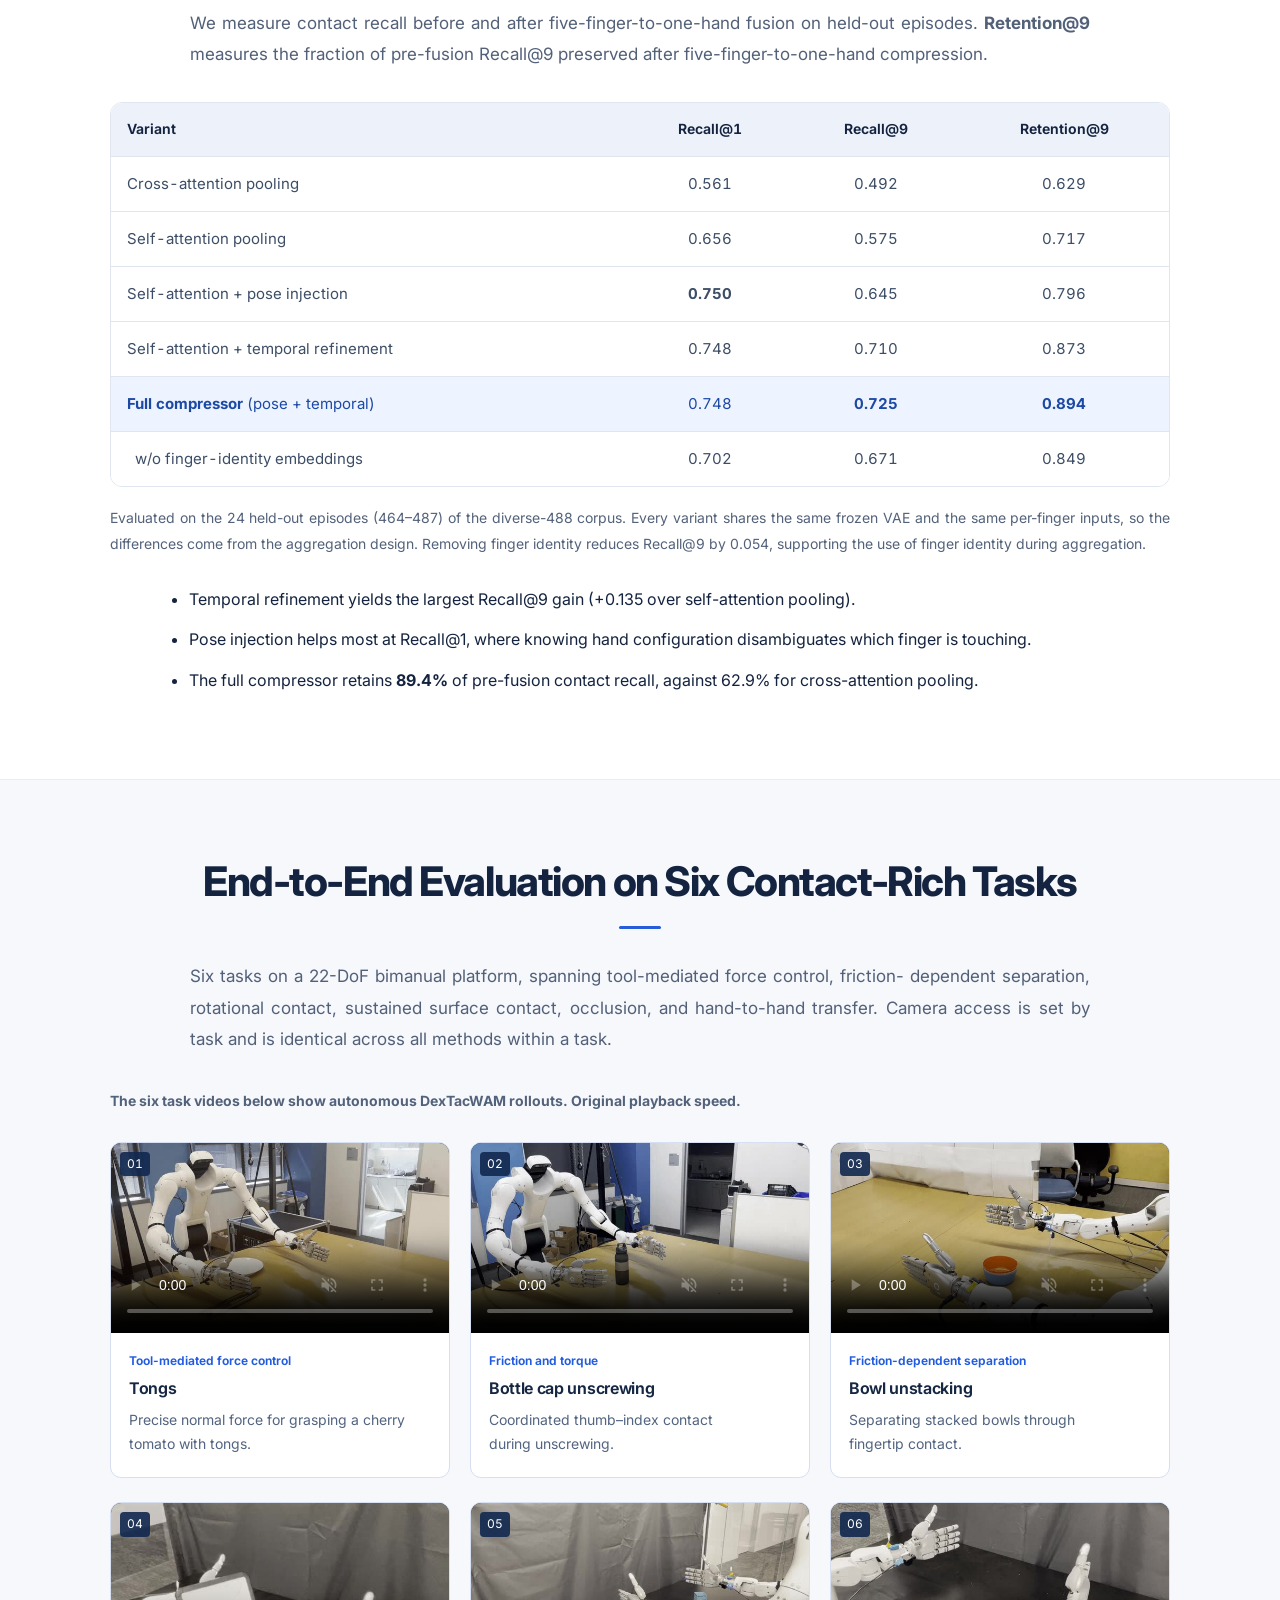
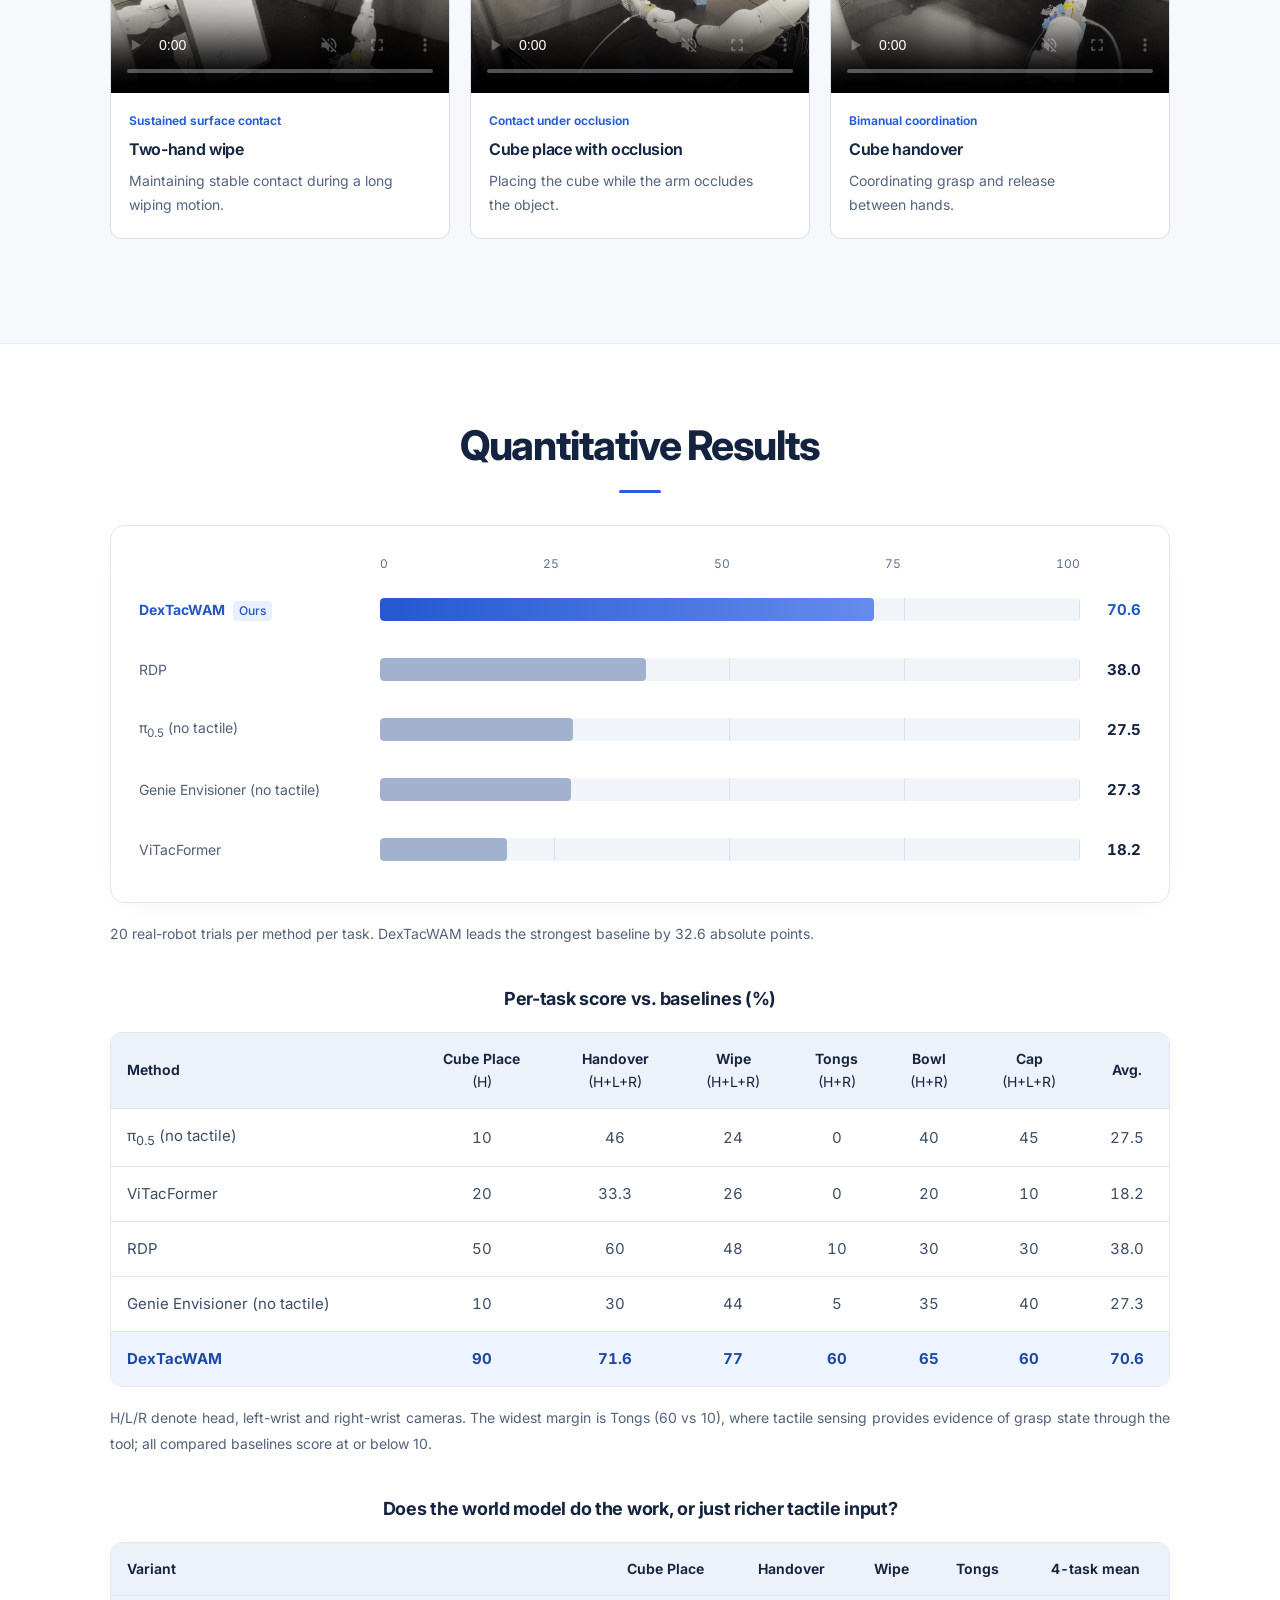
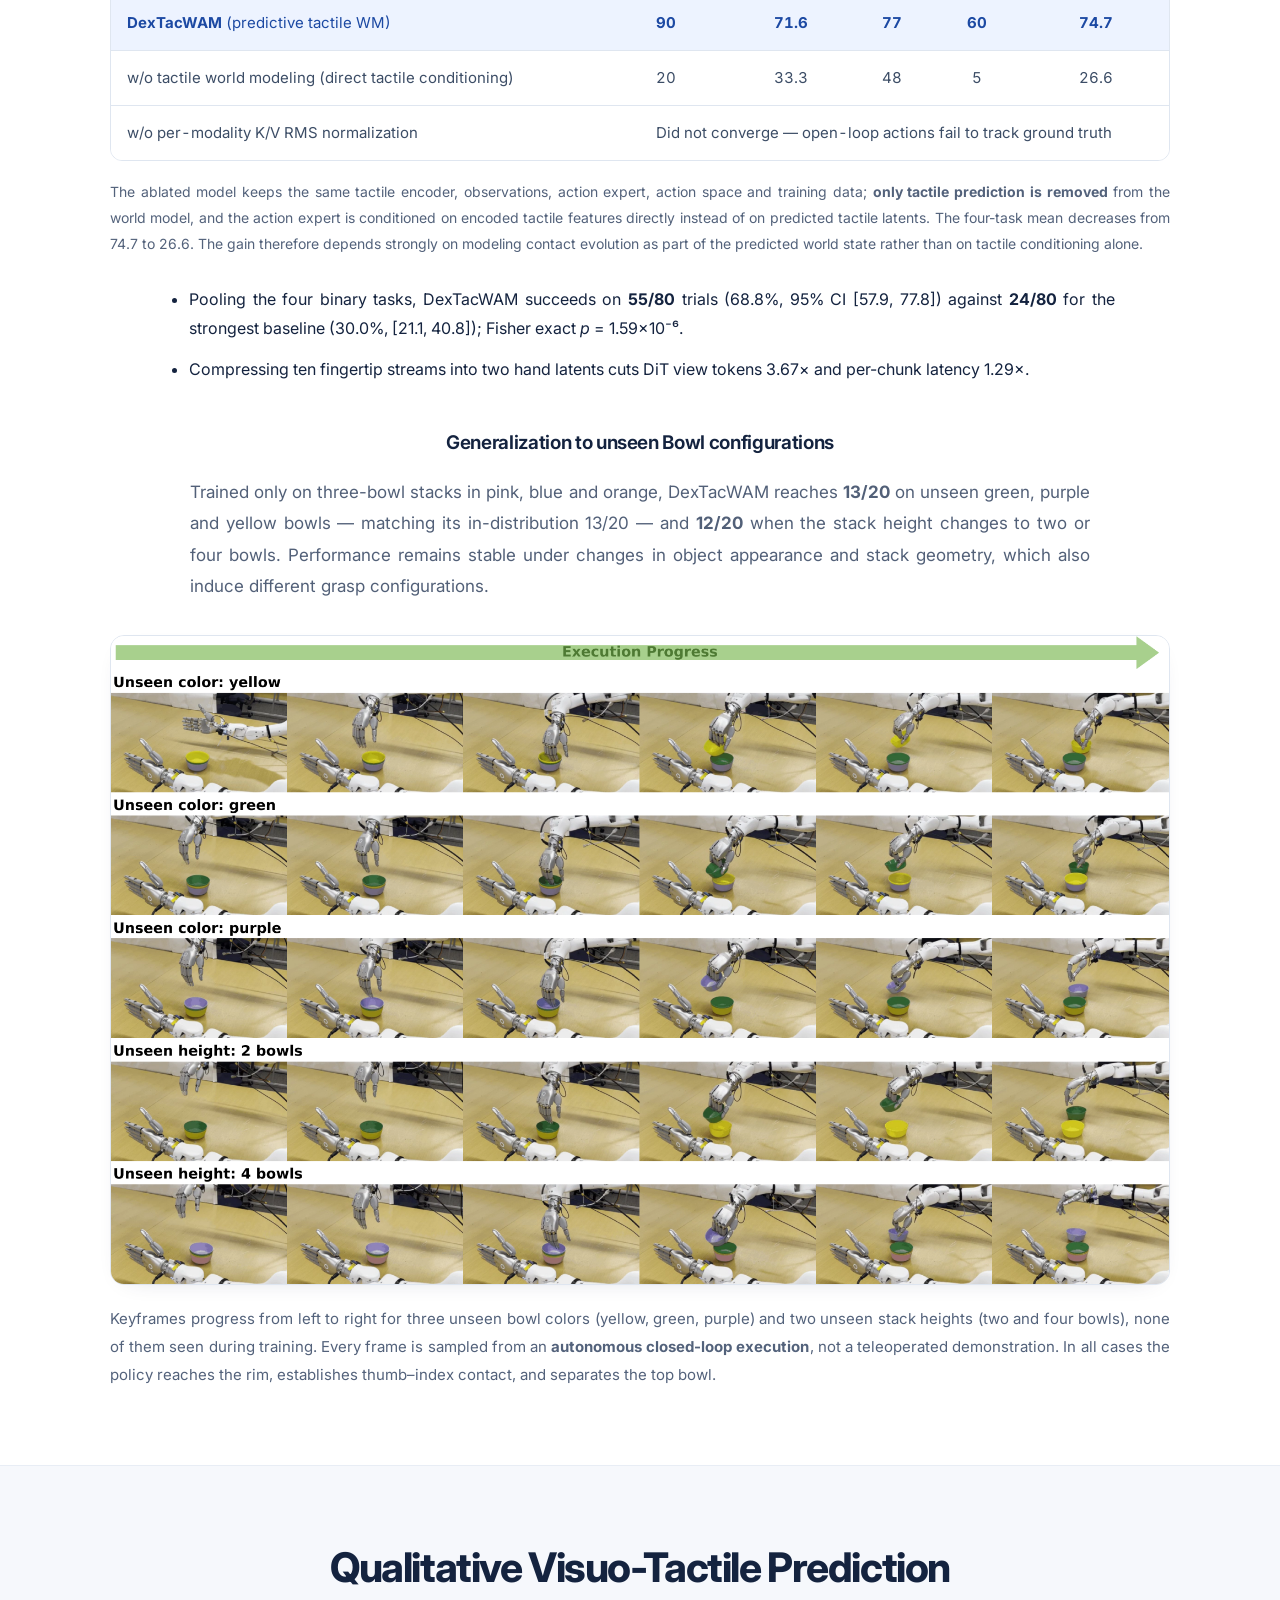
==== commit 7a79692d: "State that the ablation keeps direct tactile conditioning Co-authored-by: Cursor <cursoragent@cursor" ====
--- a/index.html
+++ b/index.html
@@ -849,8 +849,9 @@
       </div>
       <p class="note">
         The ablated model keeps the same tactile encoder, observations, action expert, action space
-        and training data; <strong>only tactile prediction is removed</strong> from the world model.
-        The four-task mean decreases from 74.7 to 26.6. The gain therefore depends strongly on
+        and training data; <strong>only tactile prediction is removed</strong> from the world model,
+        and the action expert is conditioned on encoded tactile features directly instead of on
+        predicted tactile latents. The four-task mean decreases from 74.7 to 26.6. The gain therefore depends strongly on
         modeling contact evolution as part of the predicted world state rather than on tactile
         conditioning alone.
       </p>
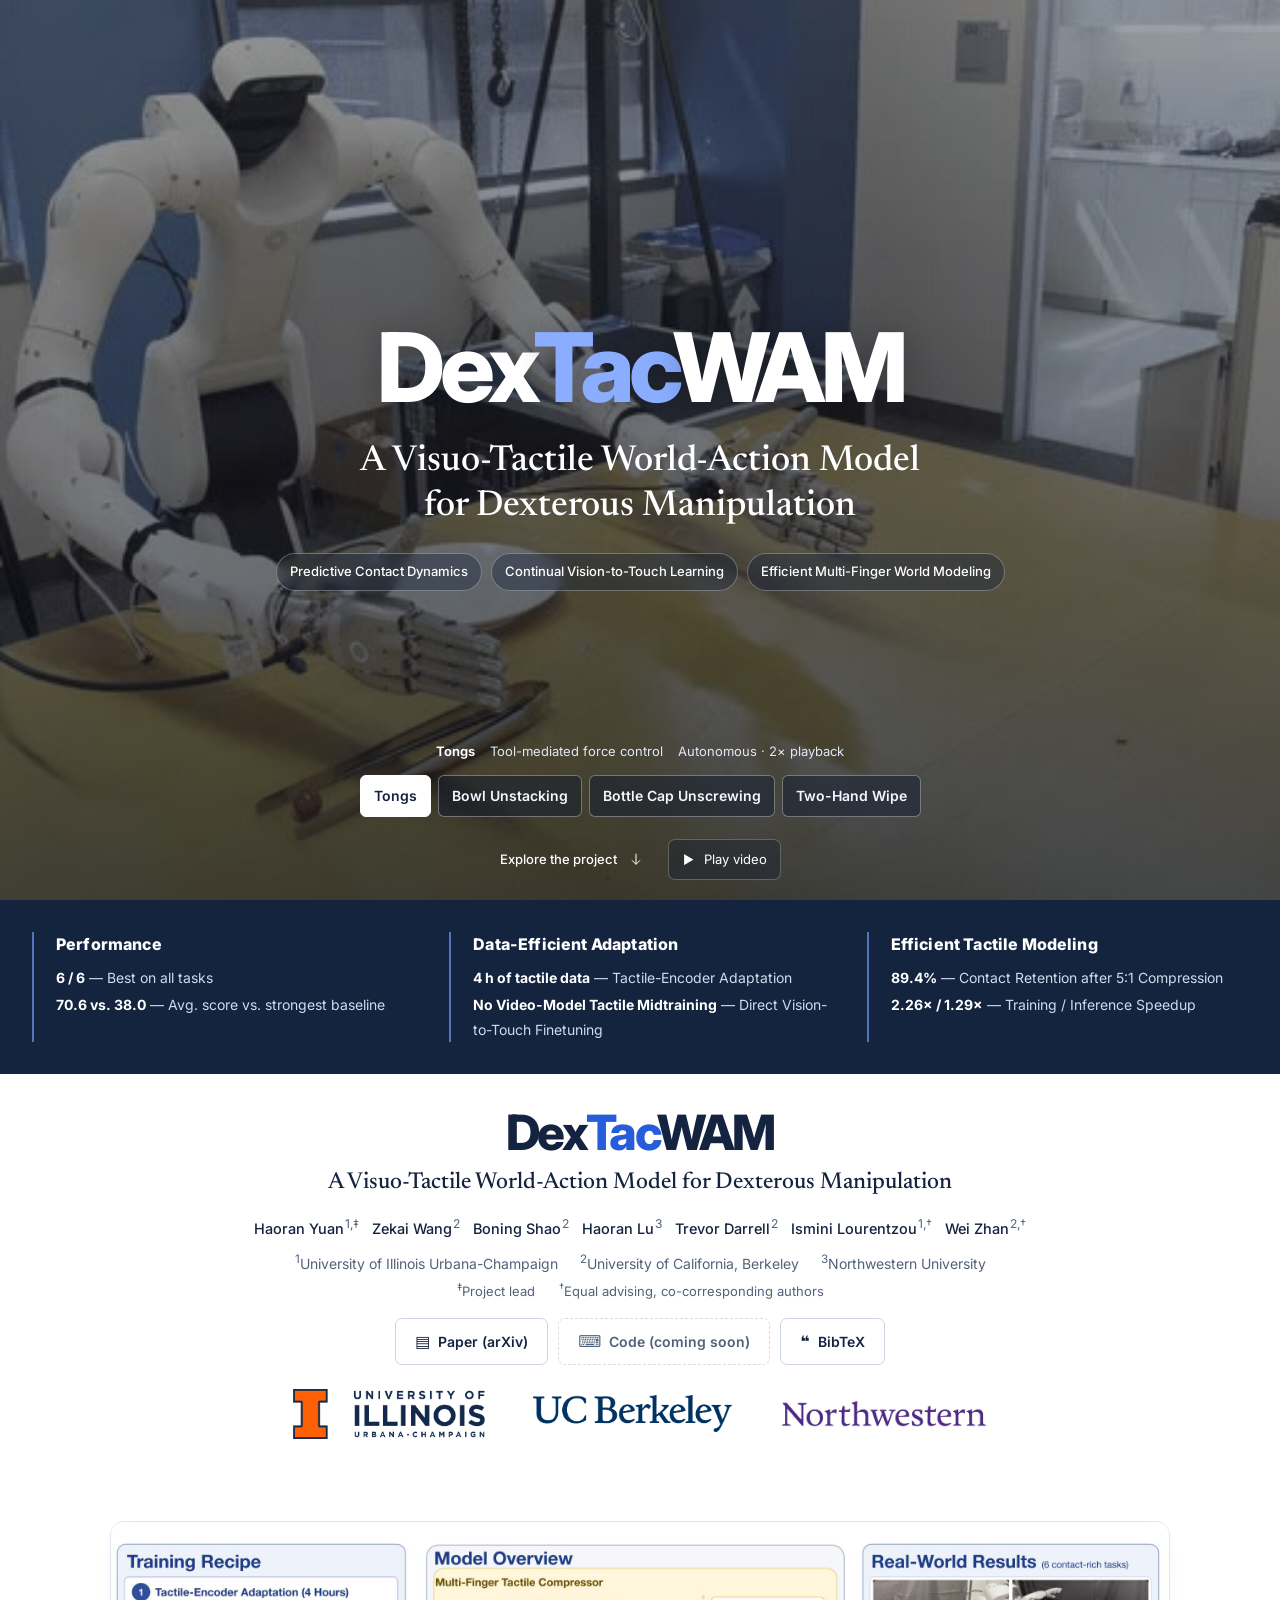
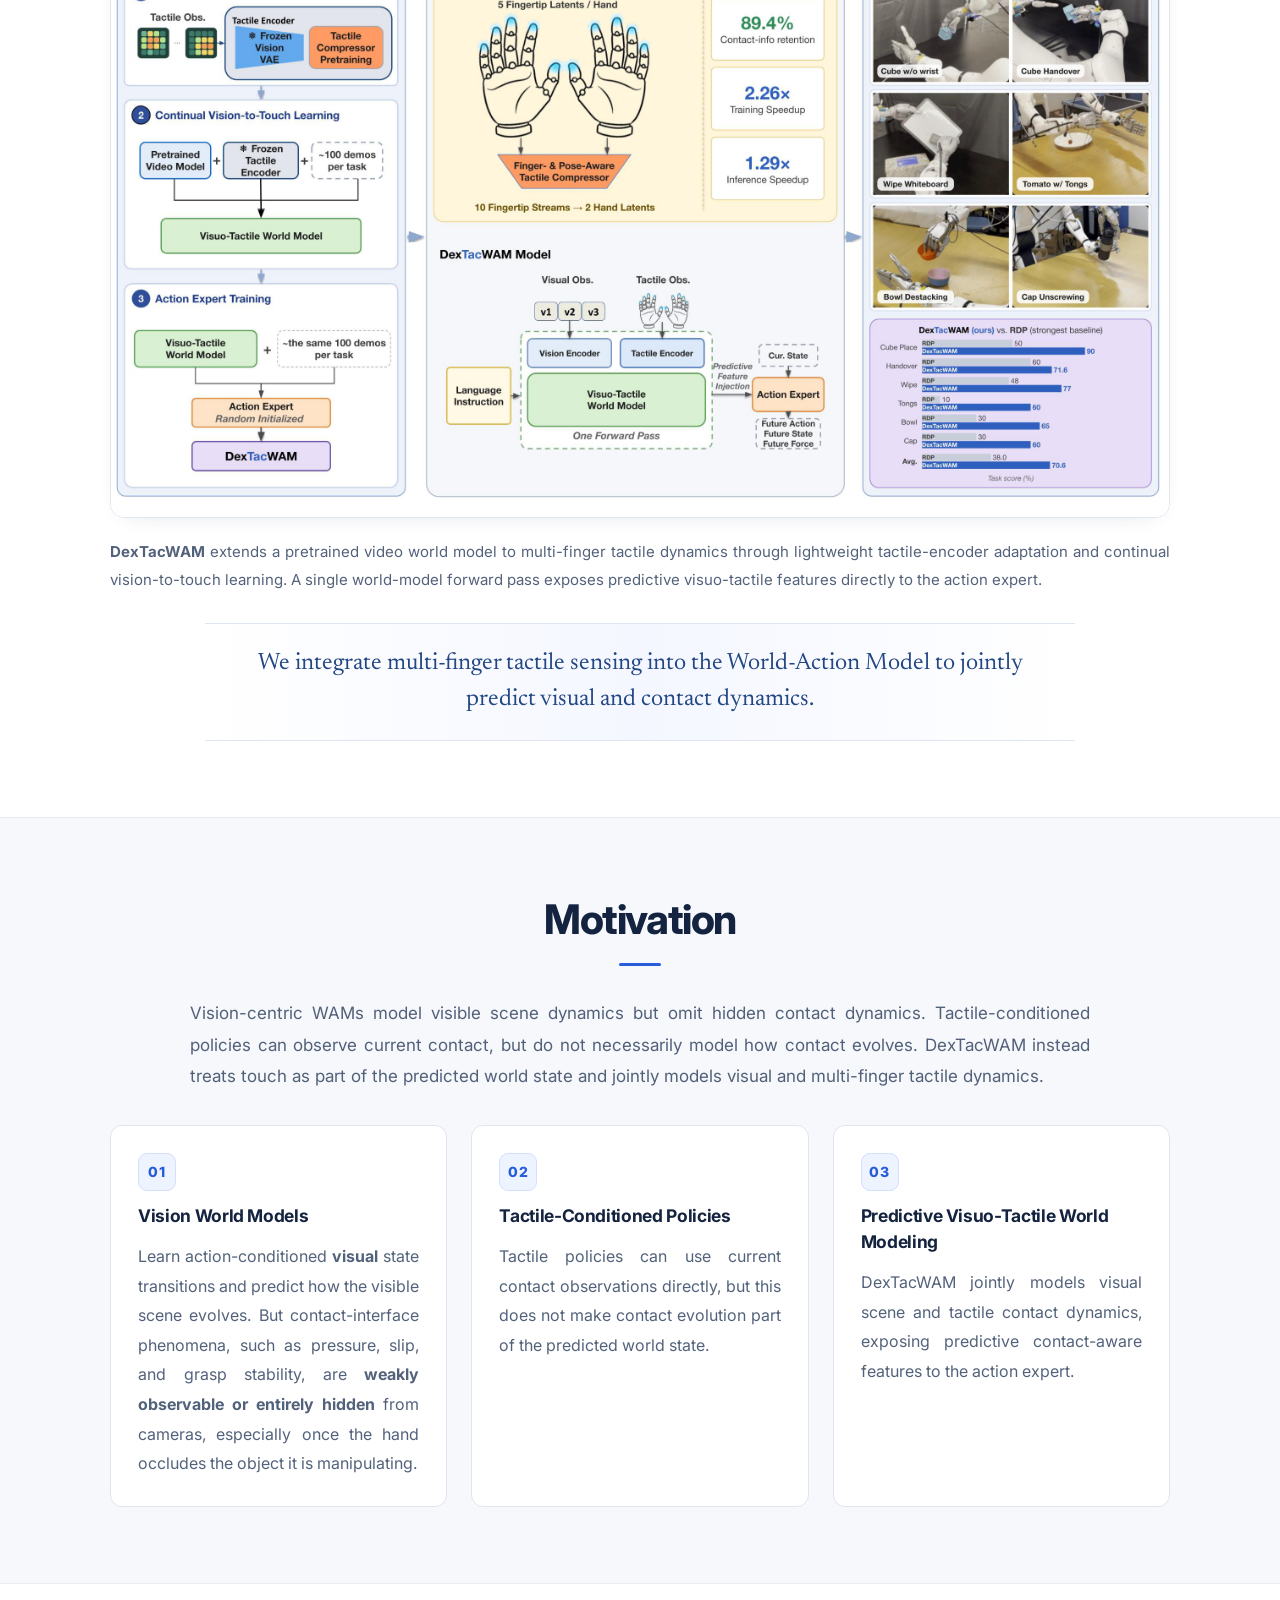
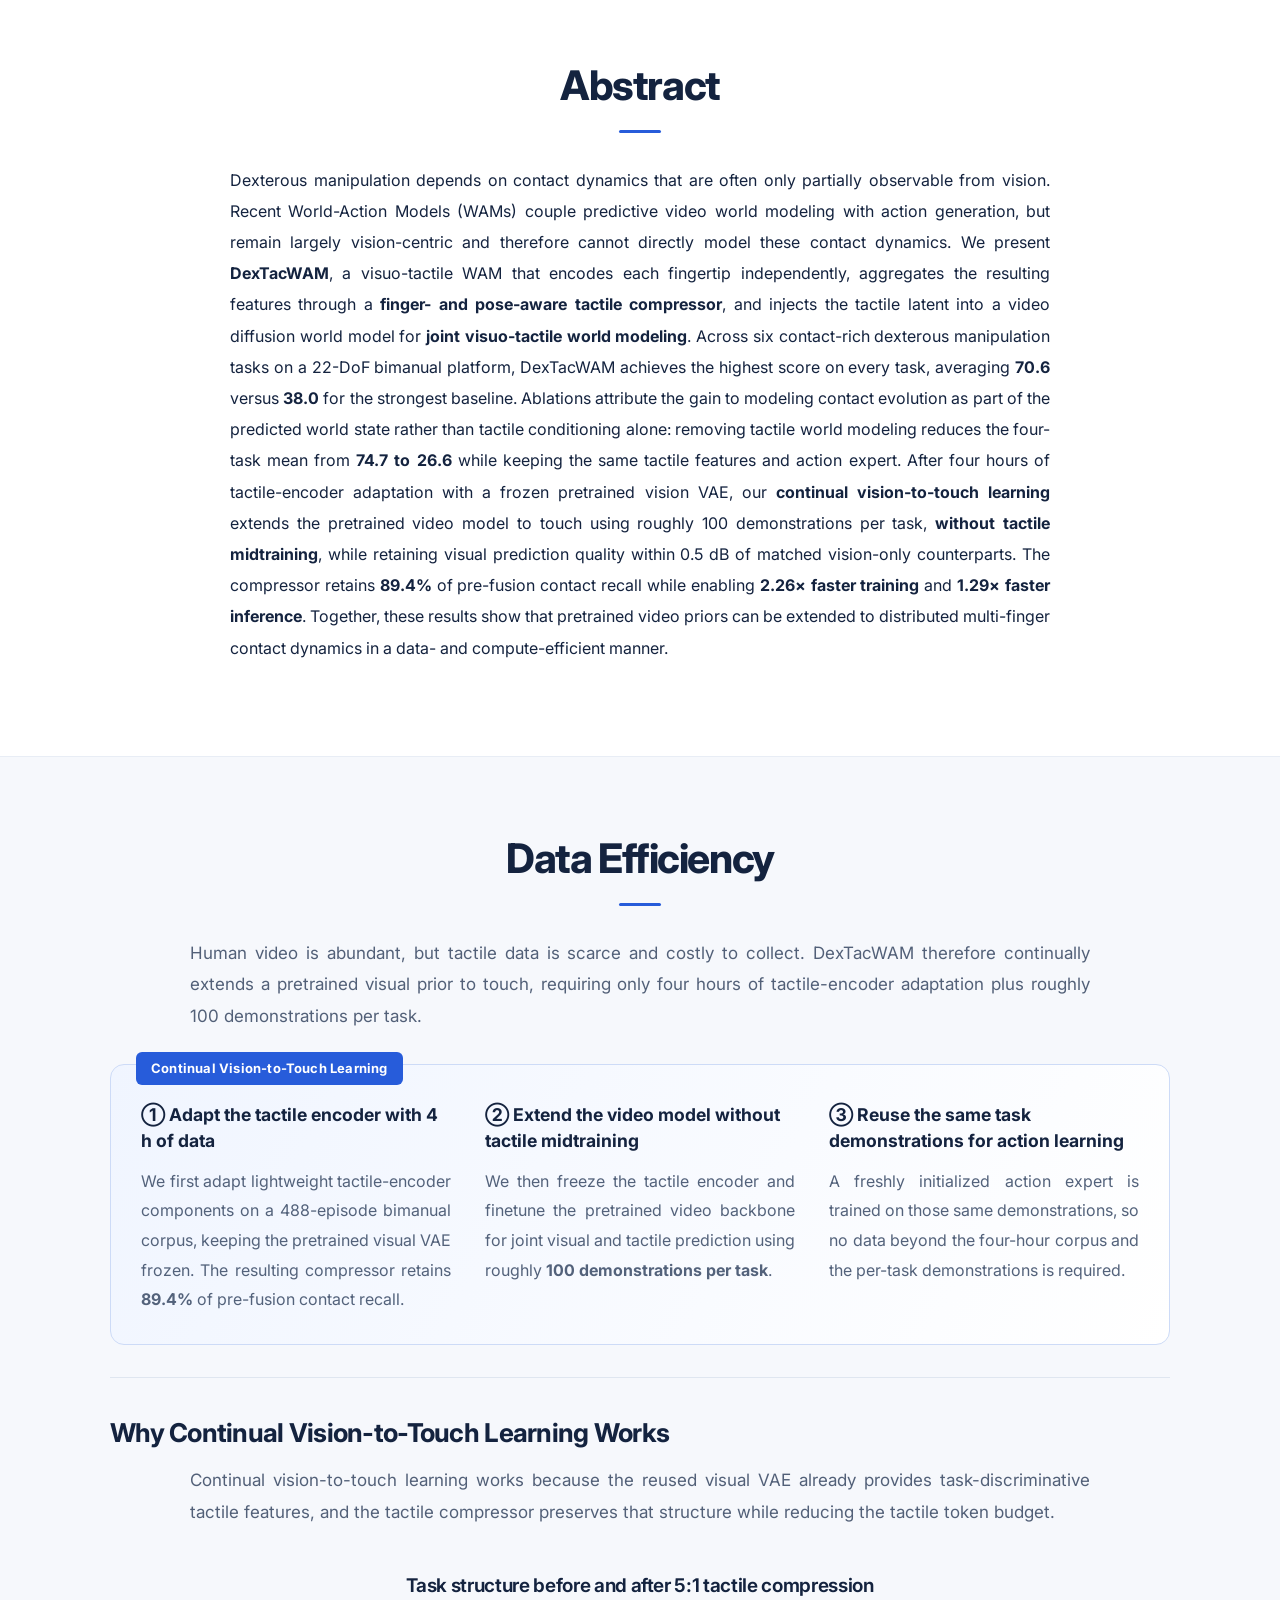
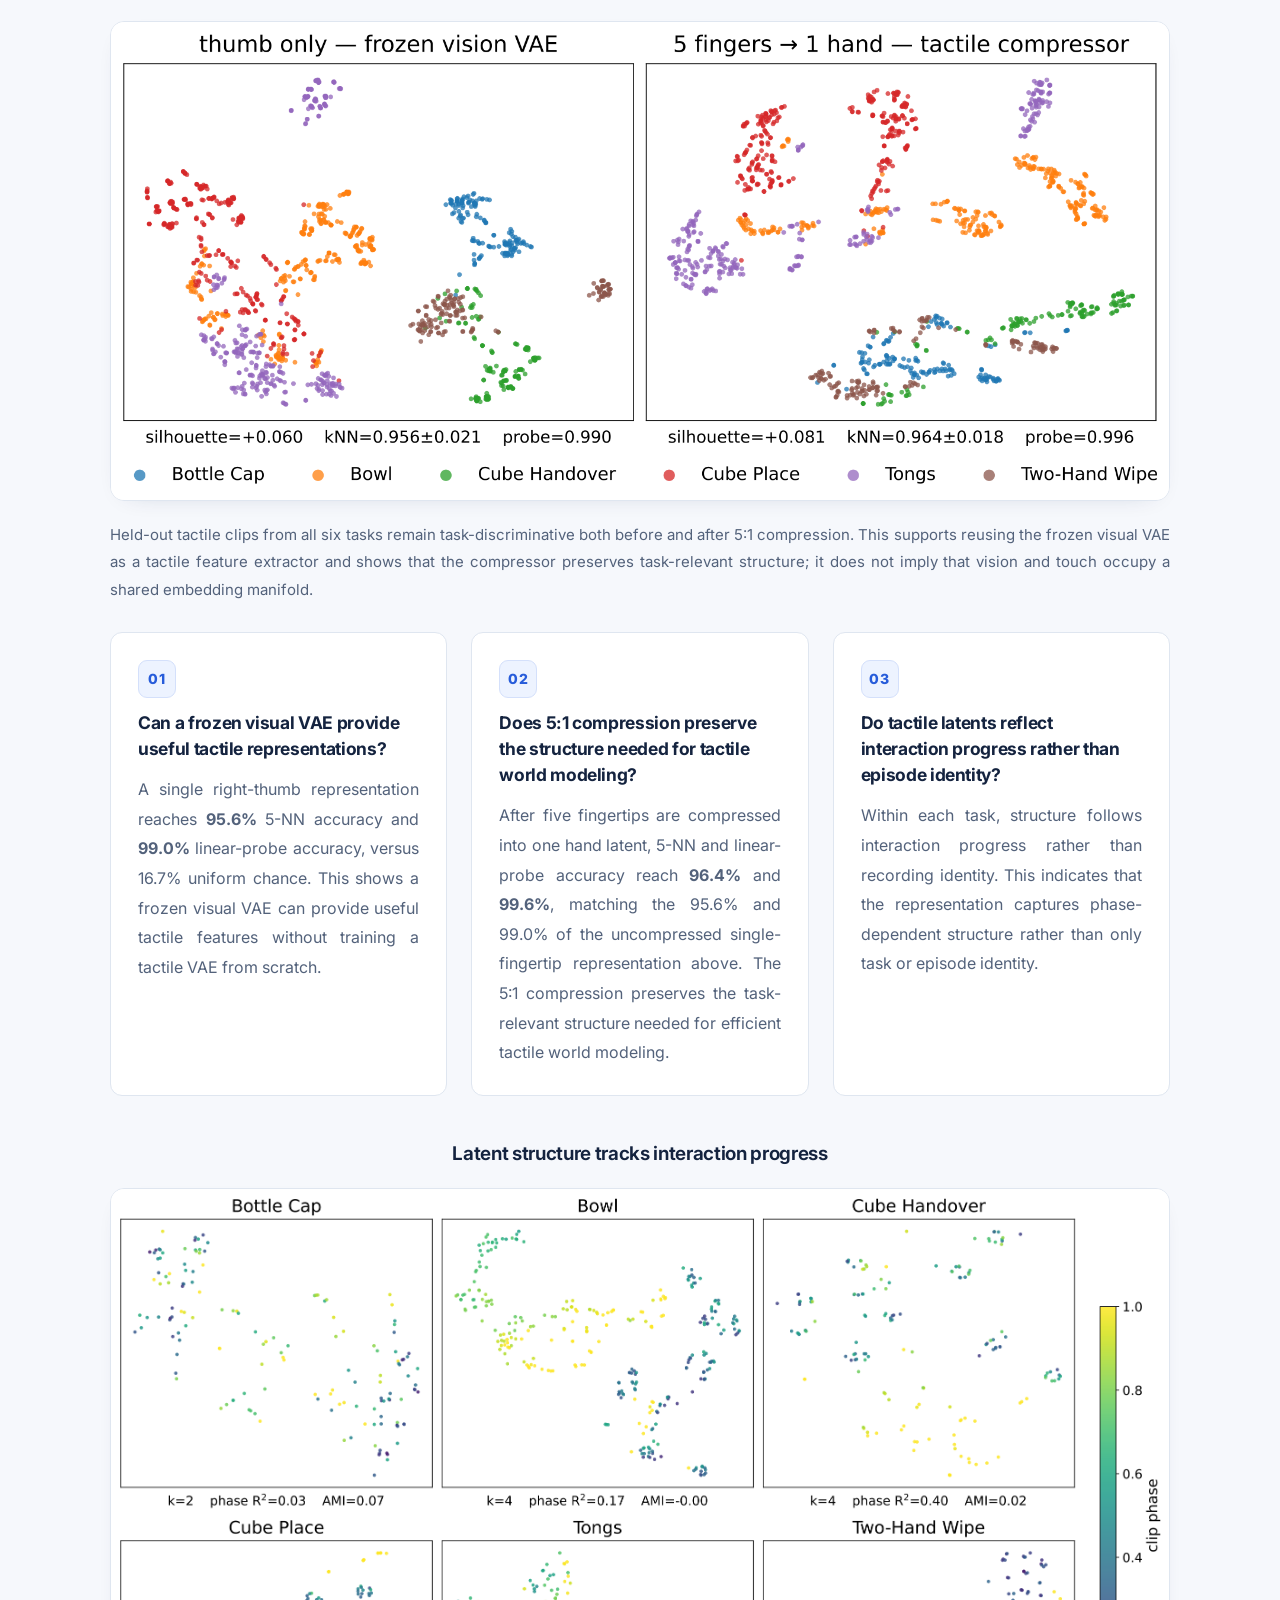
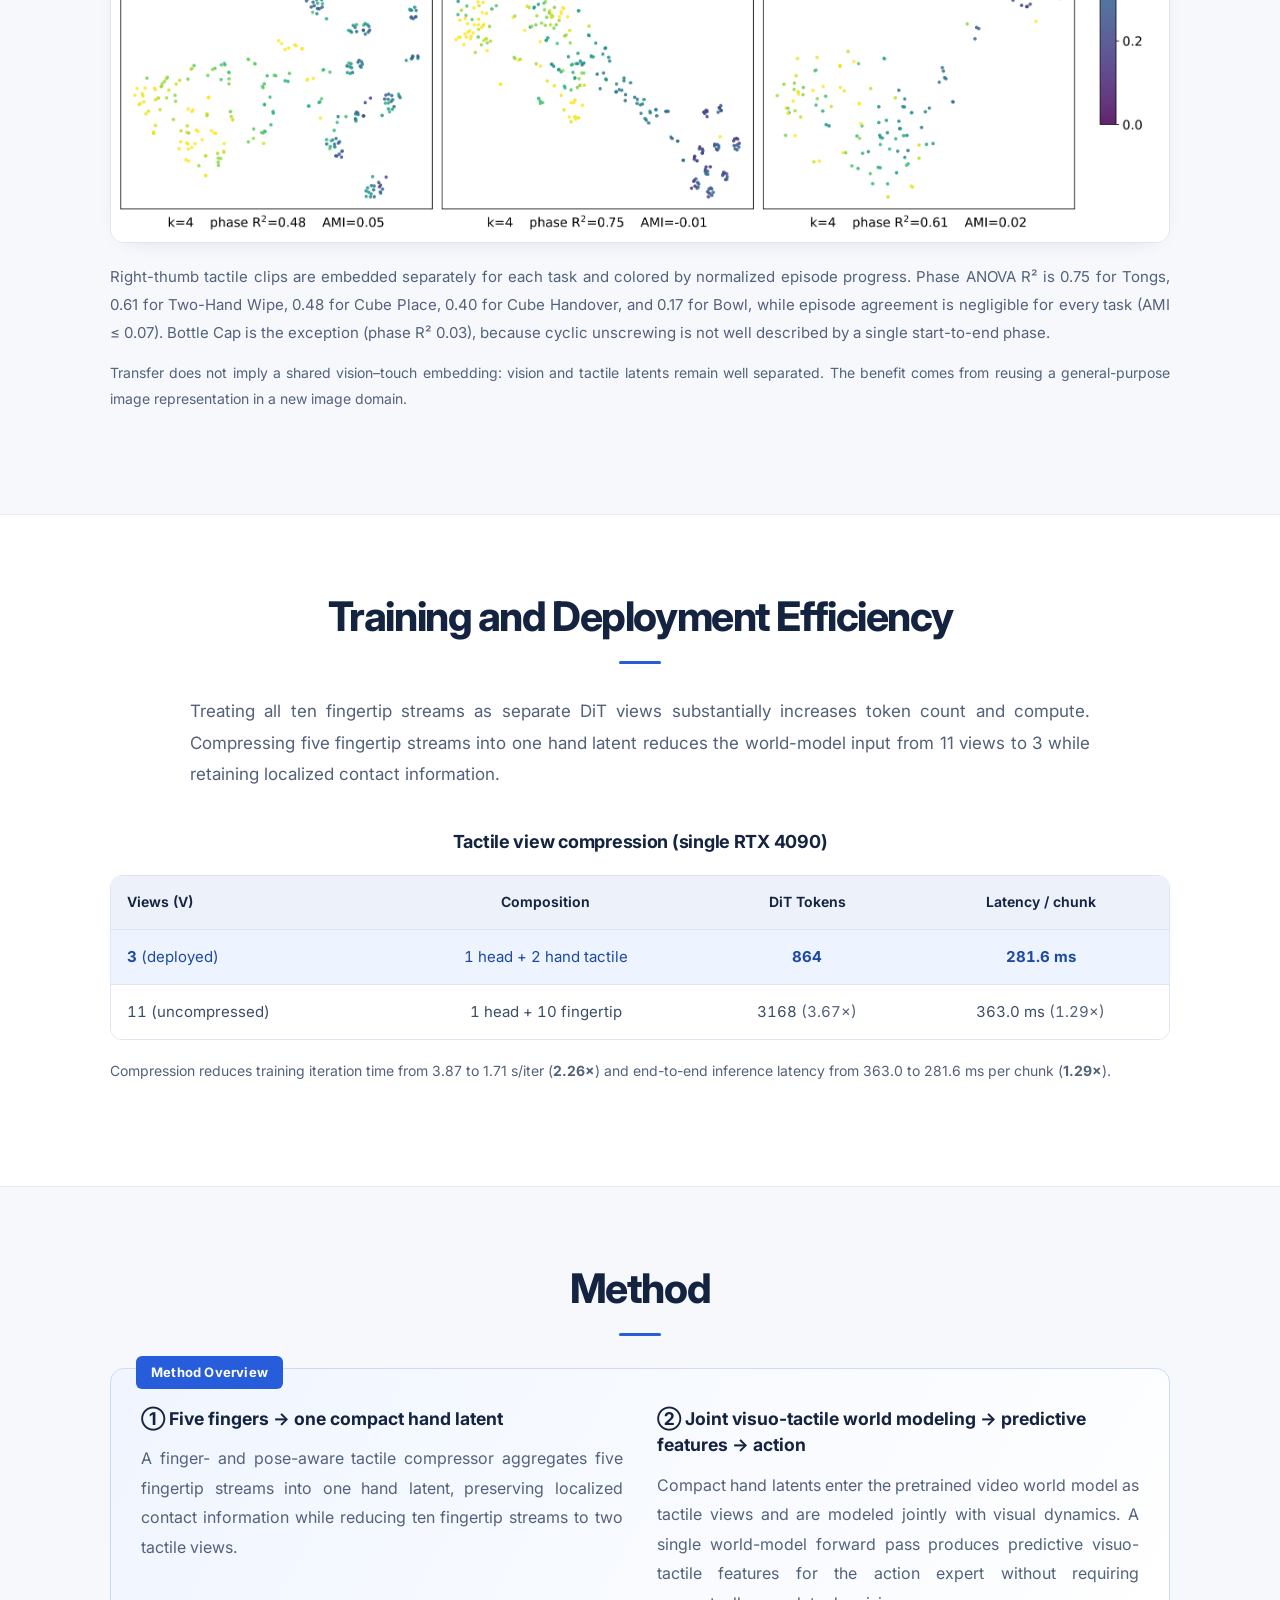
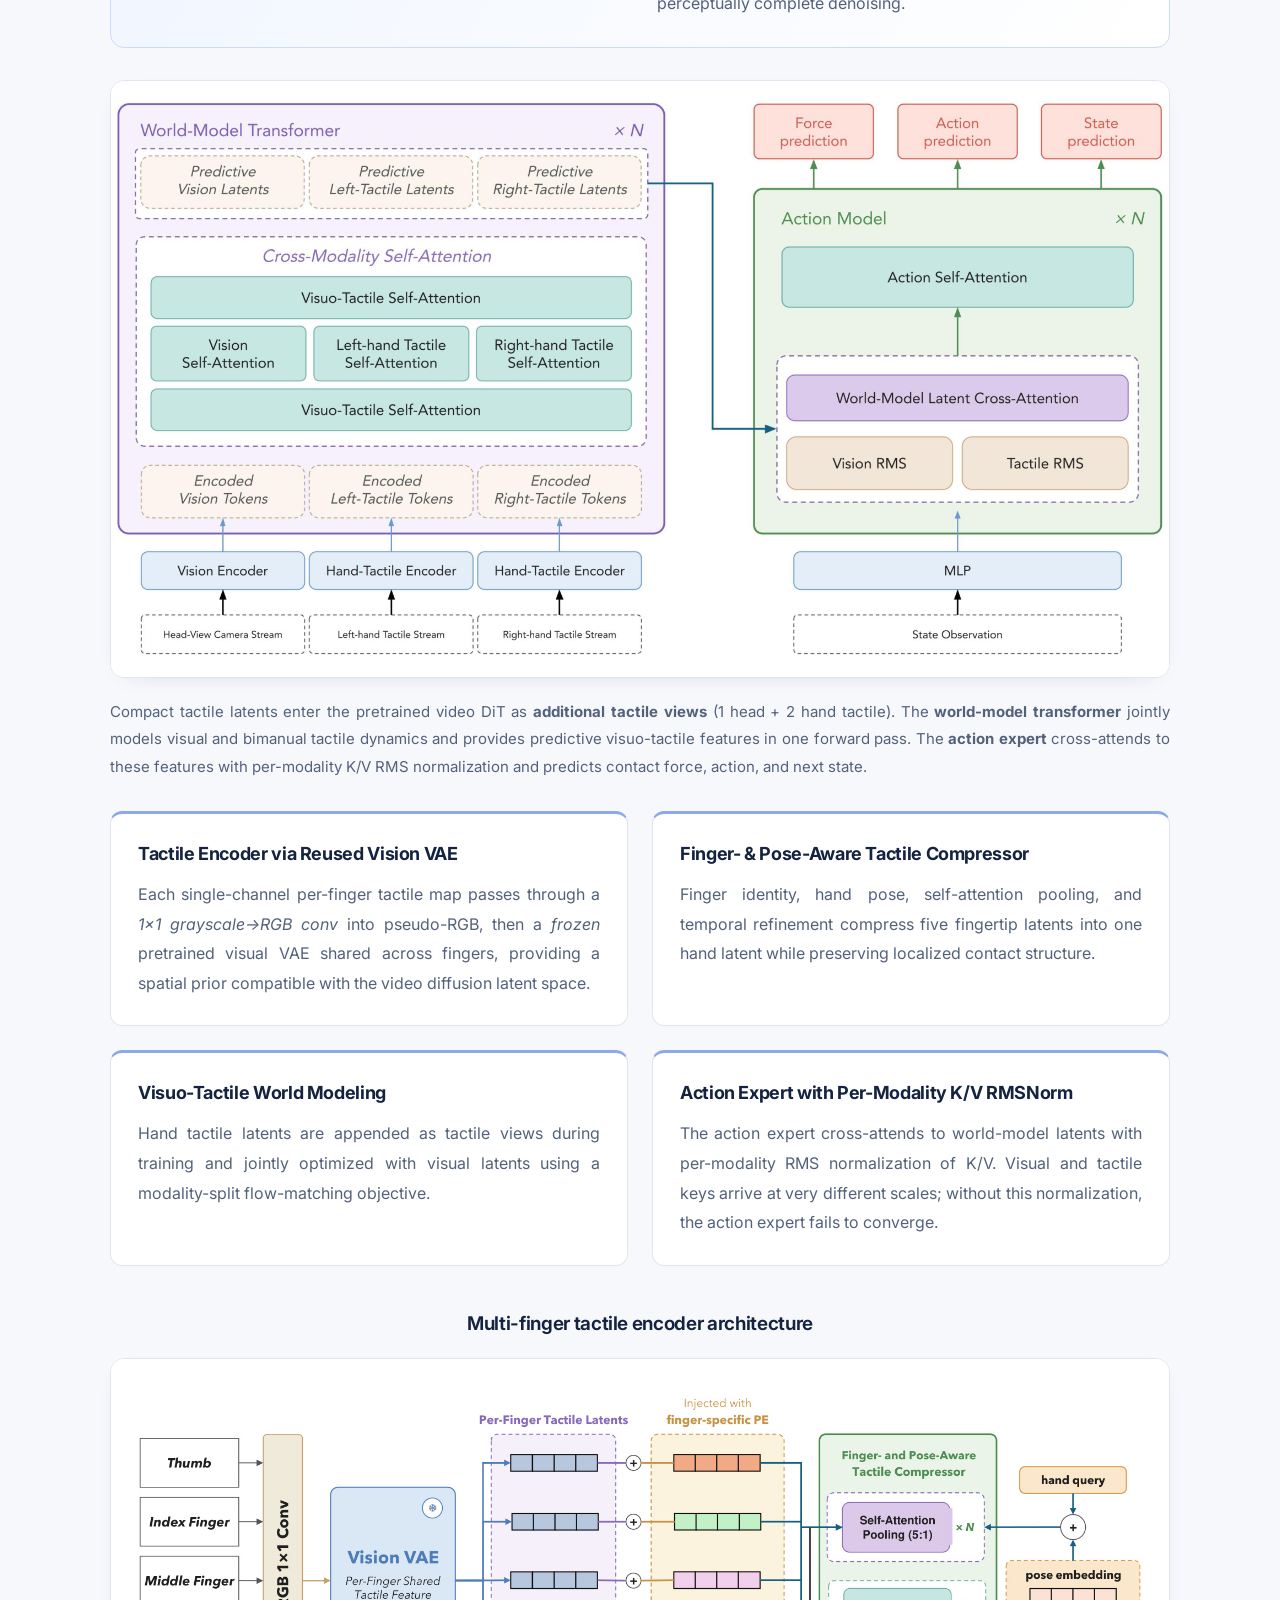
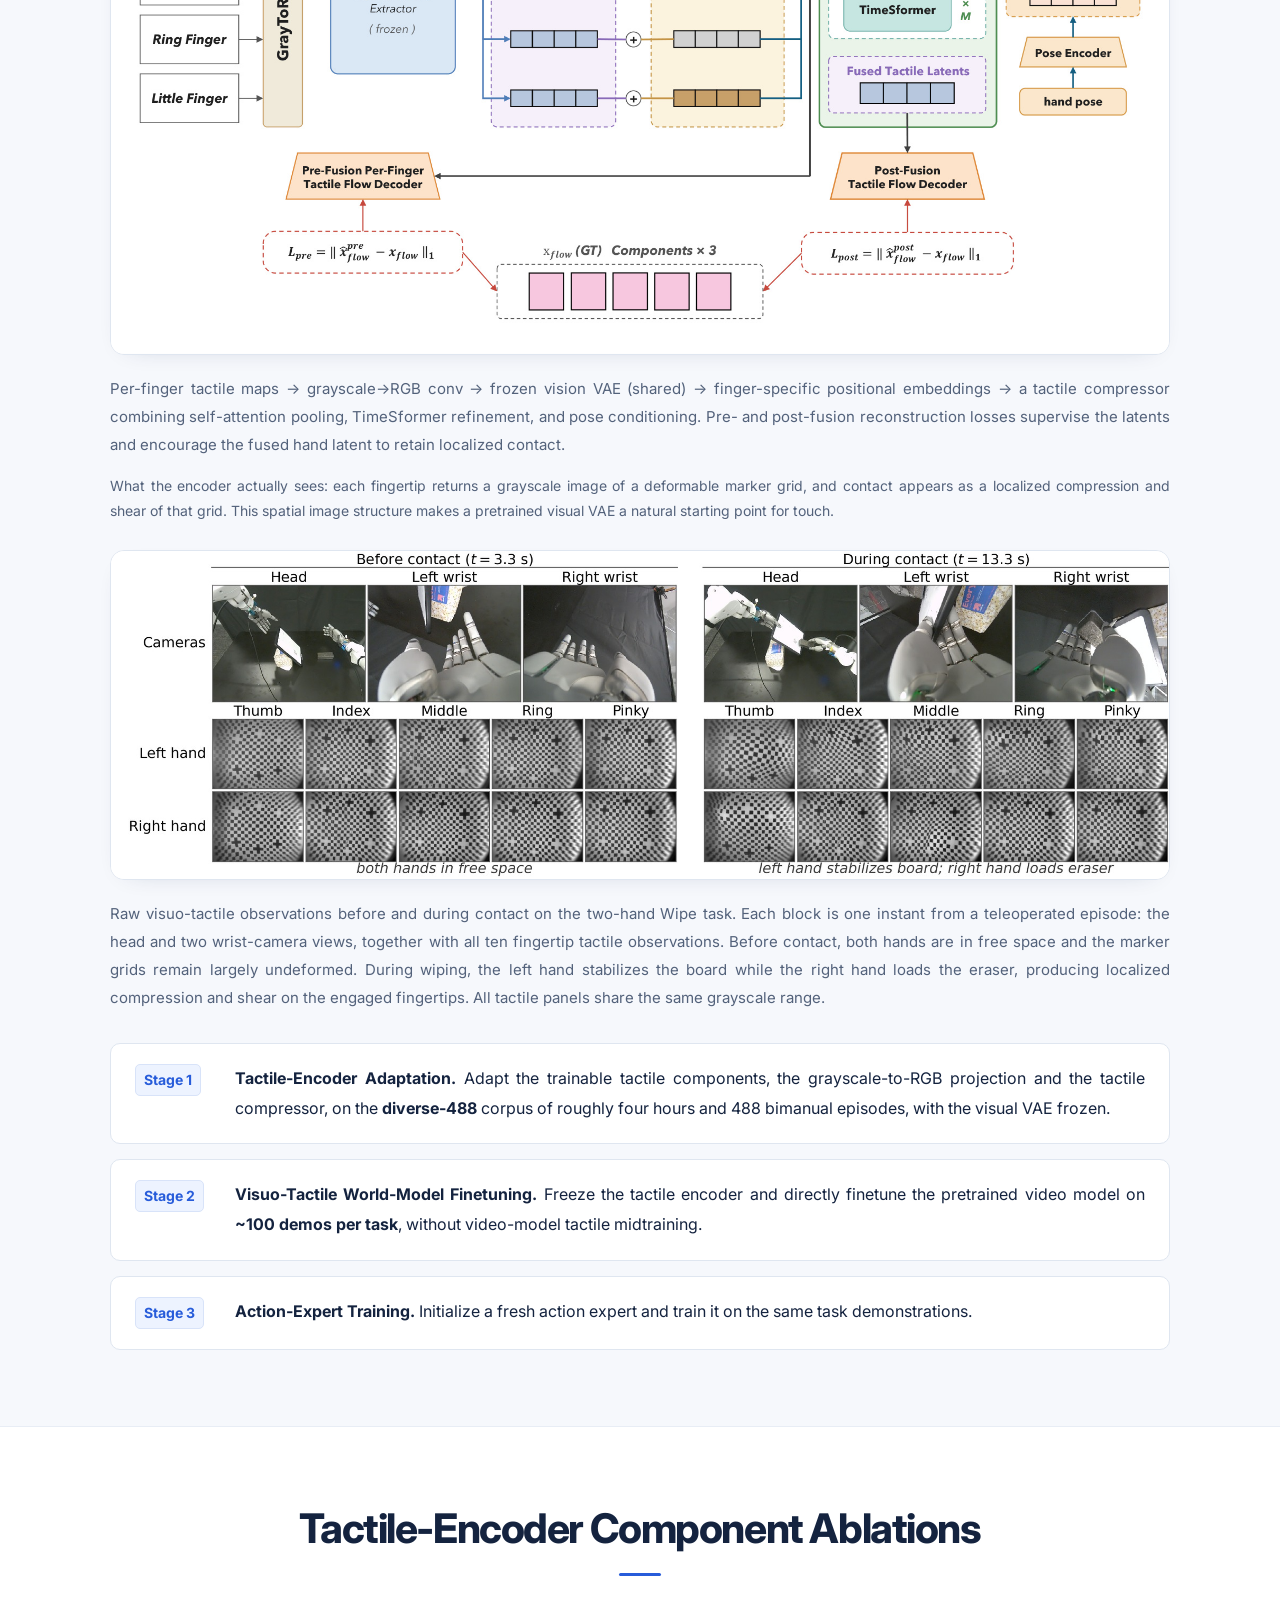
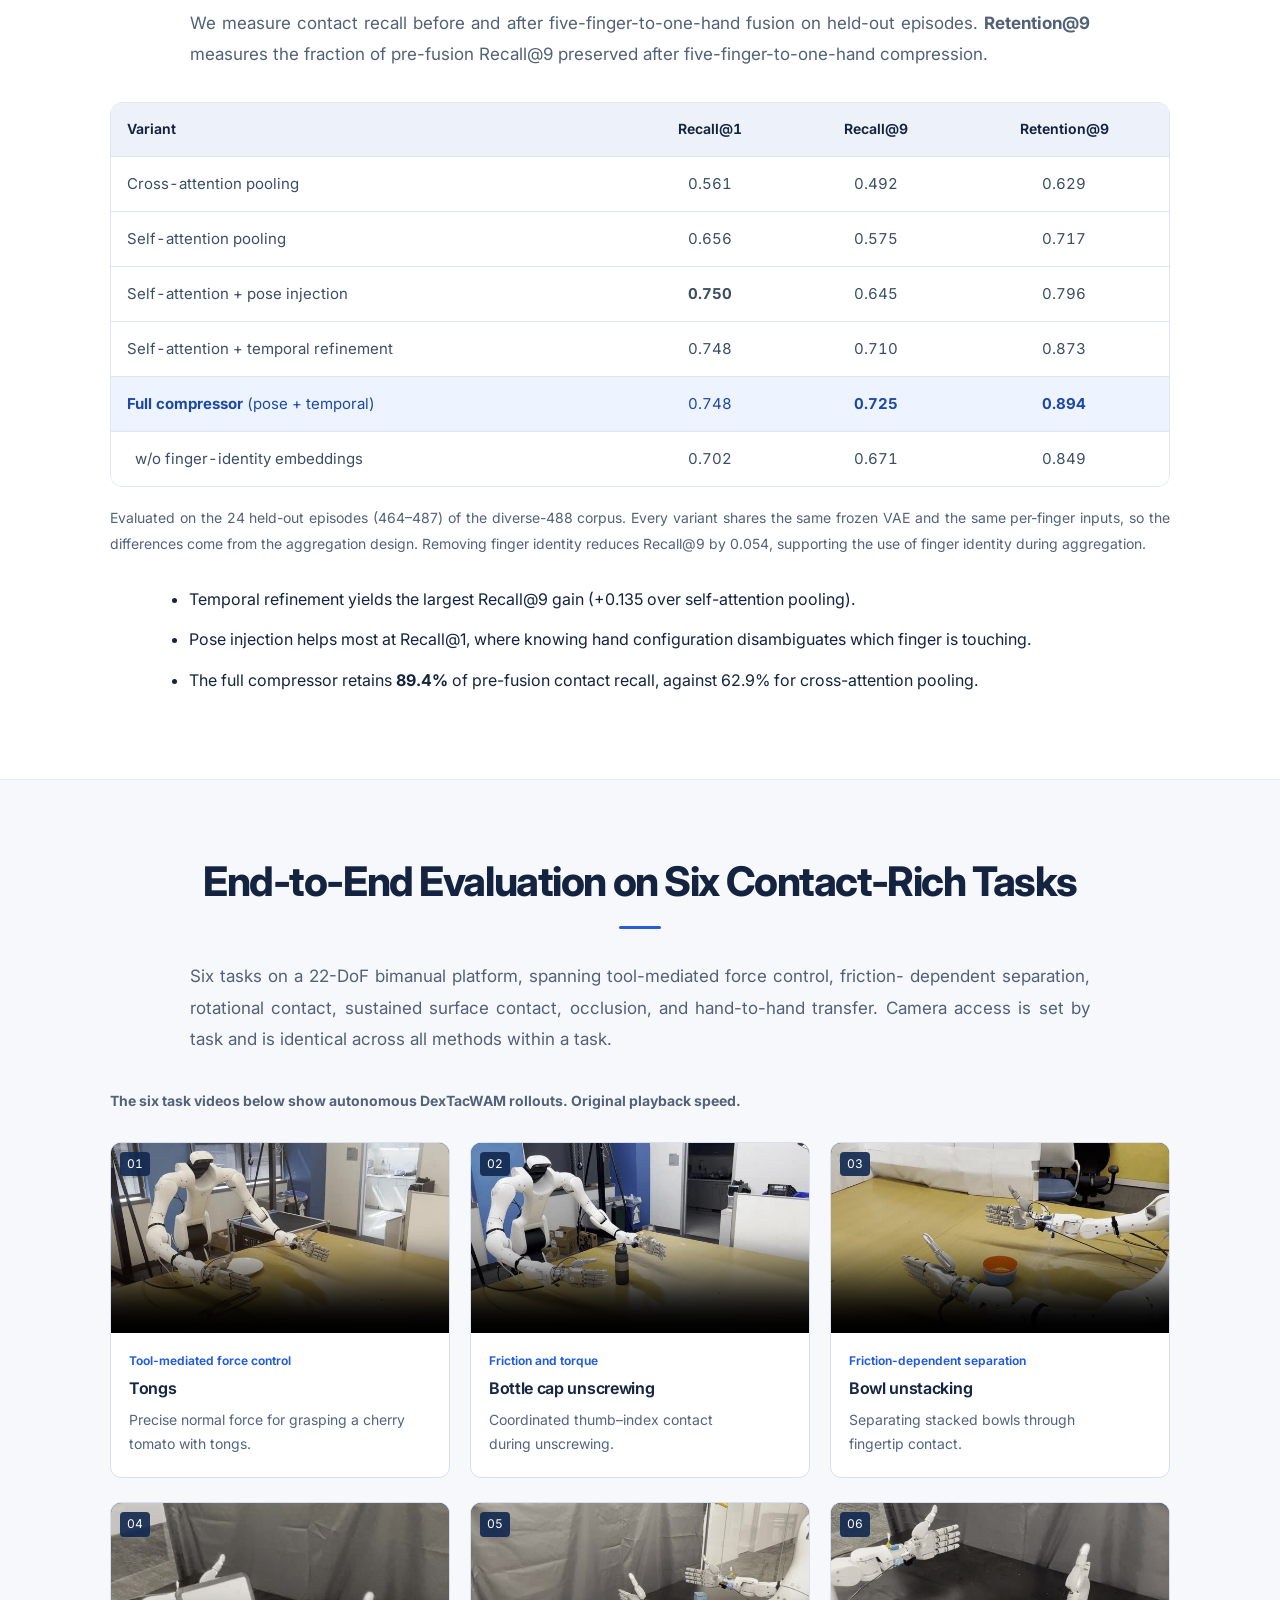
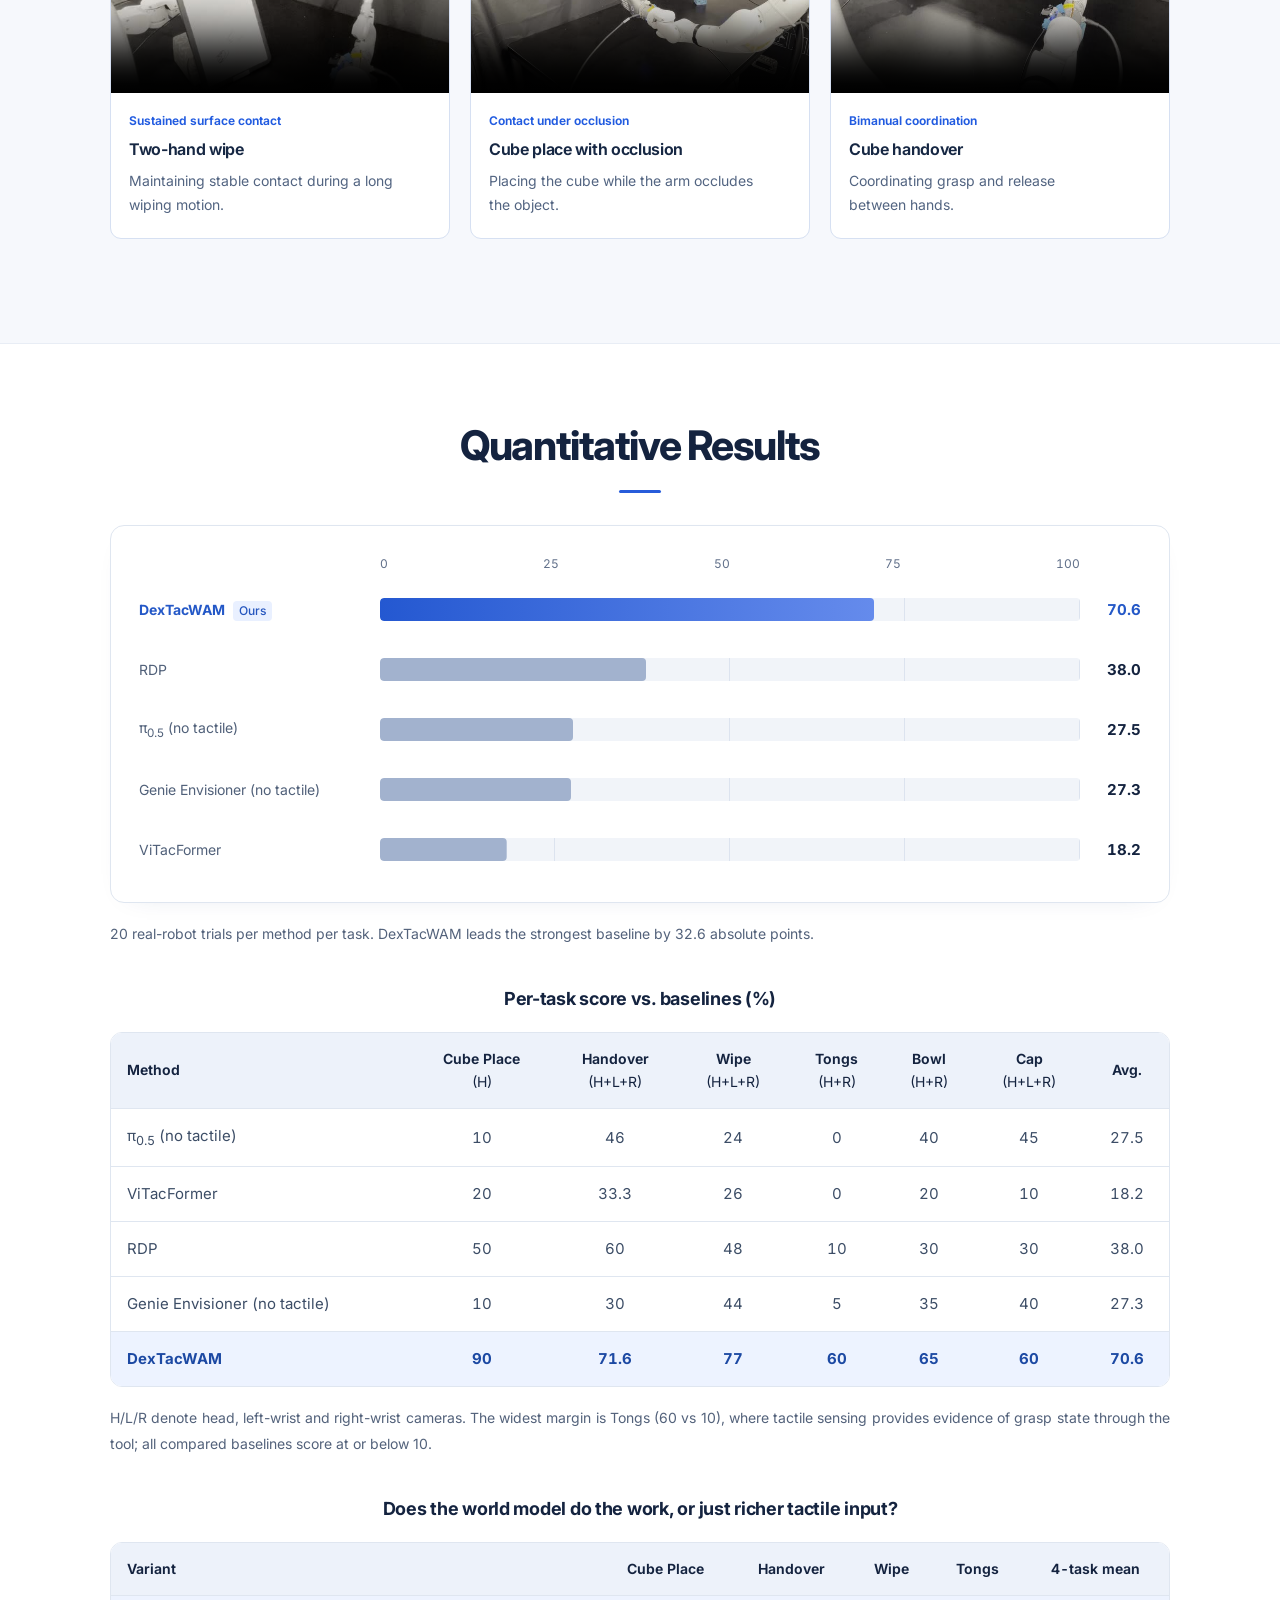
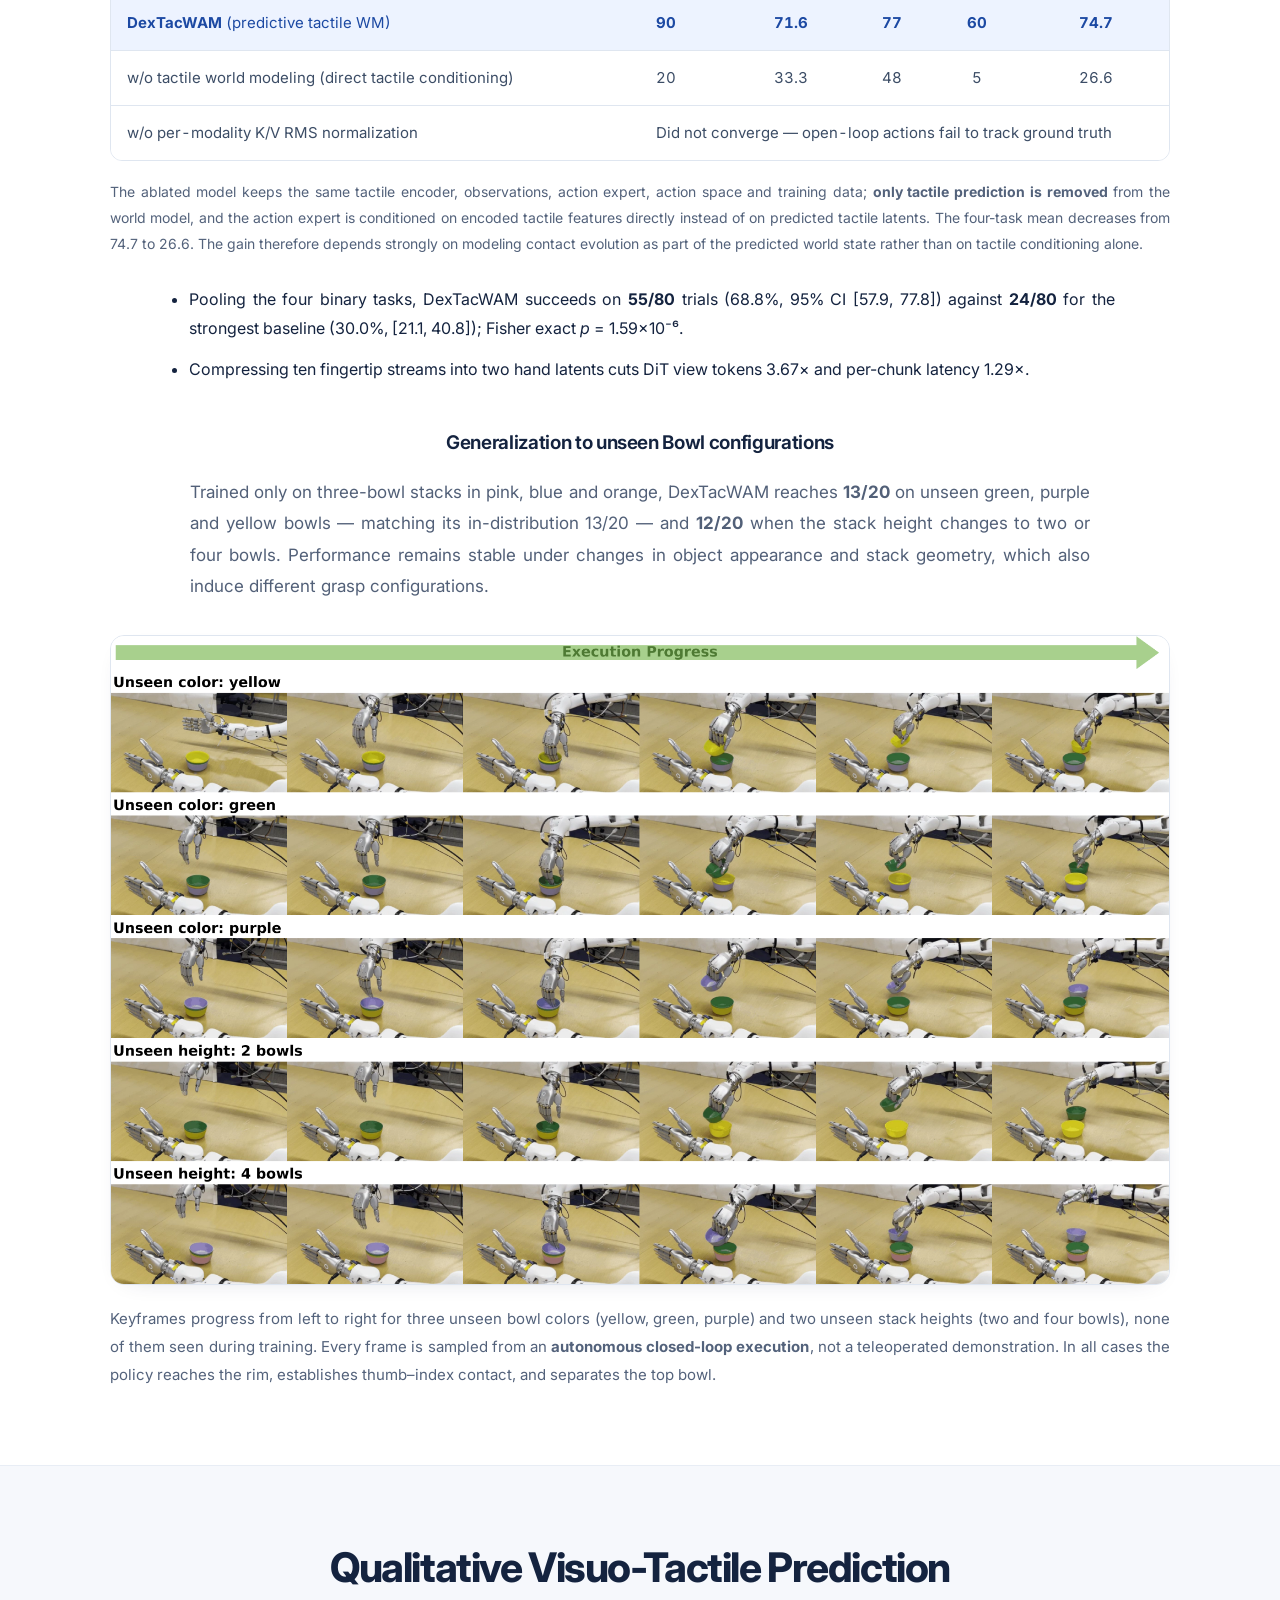
==== commit ec4cf675: "Link the arXiv paper and update BibTeX Co-authored-by: Cursor <cursoragent@cursor.com>" ====
--- a/index.html
+++ b/index.html
@@ -207,7 +207,7 @@
       </div>
 
       <div class="links">
-        <span class="link-btn is-pending"><span class="ic">▤</span> Paper (arXiv soon)</span>
+        <a class="link-btn" href="https://arxiv.org/abs/2609.24976" target="_blank" rel="noopener"><span class="ic">▤</span> Paper (arXiv)</a>
         <span class="link-btn is-pending"><span class="ic">⌨</span> Code (coming soon)</span>
         <a class="link-btn" href="#bibtex"><span class="ic">❝</span> BibTeX</a>
       </div>
@@ -1104,11 +1104,11 @@
   <section class="section alt" id="bibtex">
     <div class="container narrow">
       <h2 class="section-title">BibTeX</h2>
-      <pre class="bibtex"><code>@misc{dextacwam2026,
-  title        = {DexTacWAM: A Visuo-Tactile World-Action Model for Dexterous Manipulation},
-  author       = {Yuan, Haoran and Wang, Zekai and Shao, Boning and Lu, Haoran and Darrell, Trevor and Lourentzou, Ismini and Zhan, Wei},
-  howpublished = {Preprint},
-  year         = {2026}
+      <pre class="bibtex"><code>@article{dextacwam2026,
+  title         = {DexTacWAM: A Visuo-Tactile World-Action Model for Dexterous Manipulation},
+  author        = {Yuan, Haoran and Wang, Zekai and Shao, Boning and Lu, Haoran and Darrell, Trevor and Lourentzou, Ismini and Zhan, Wei},
+  journal       = {arXiv preprint arXiv:2609.24976},
+  year          = {2026}
 }</code></pre>
       <button class="copy-btn" id="copyBib" type="button">Copy BibTeX</button><span class="copy-status" id="copyStatus" role="status" aria-live="polite"></span>
     </div>
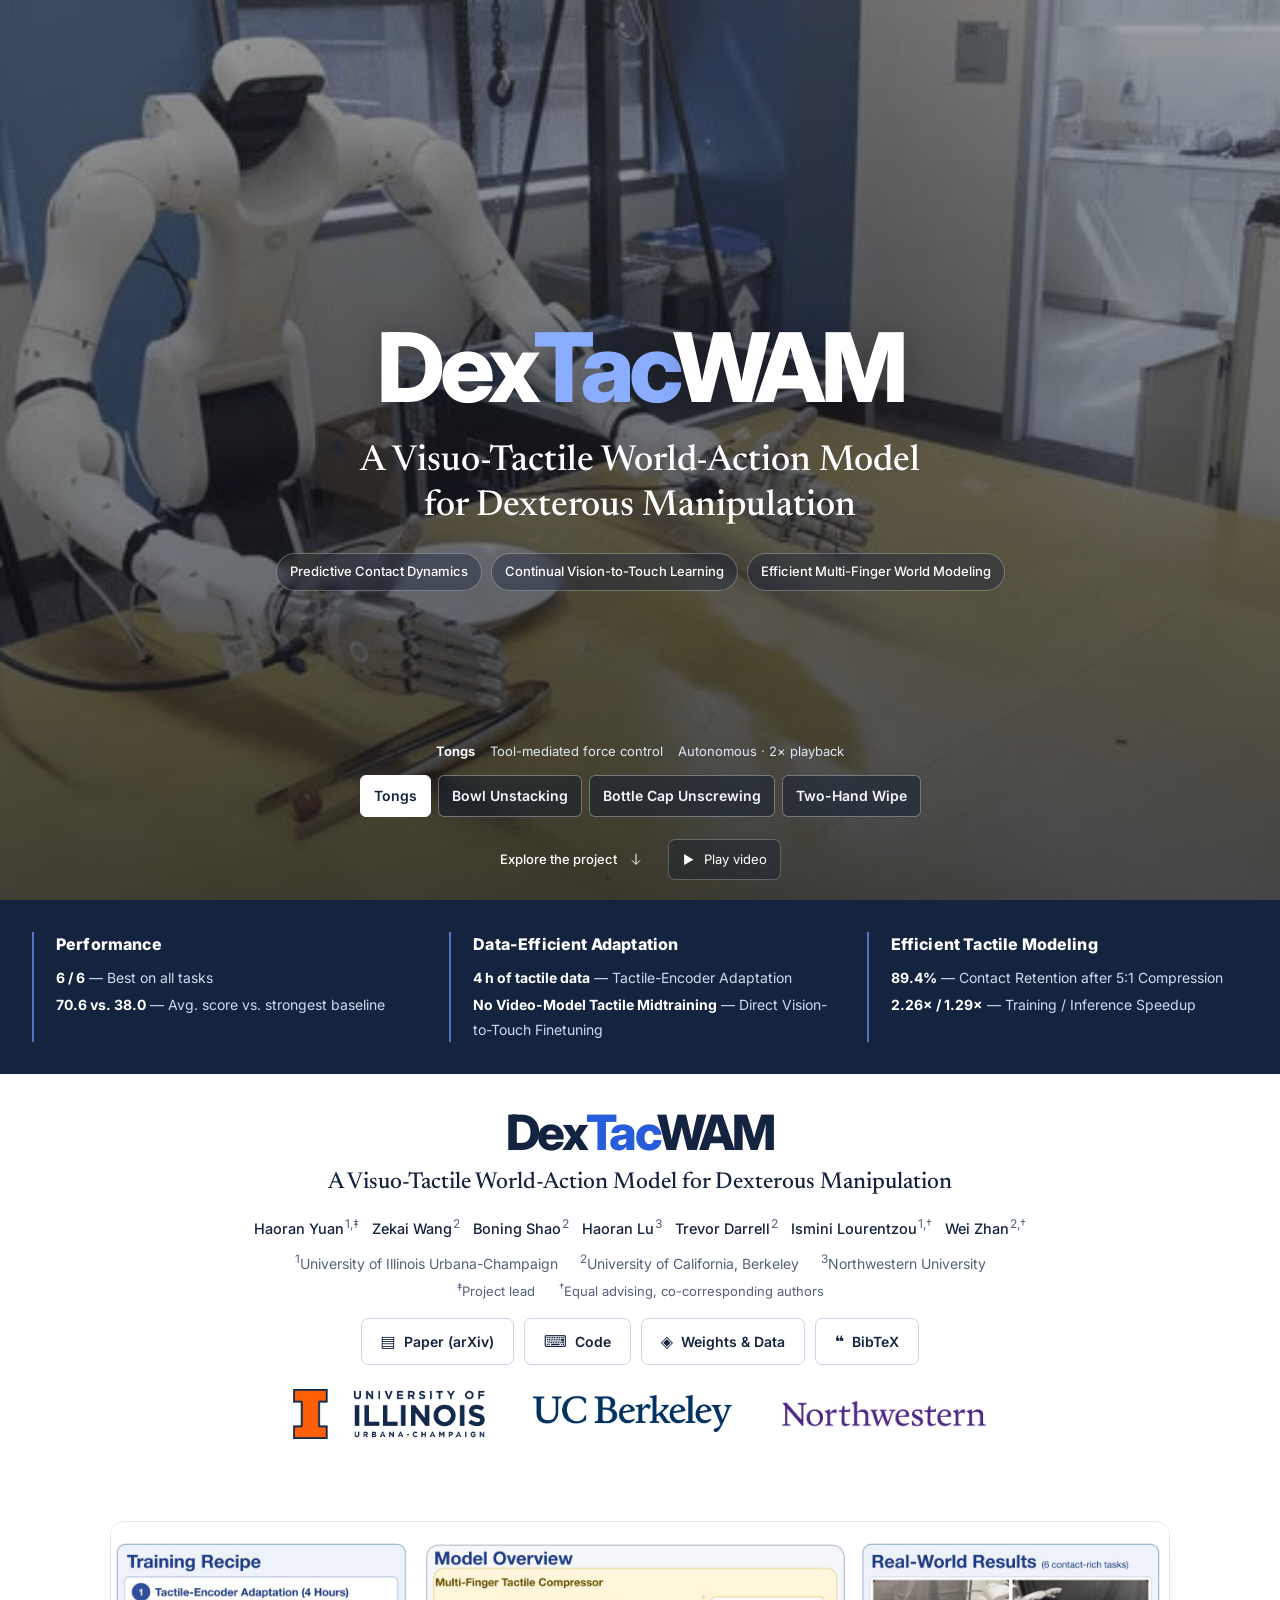
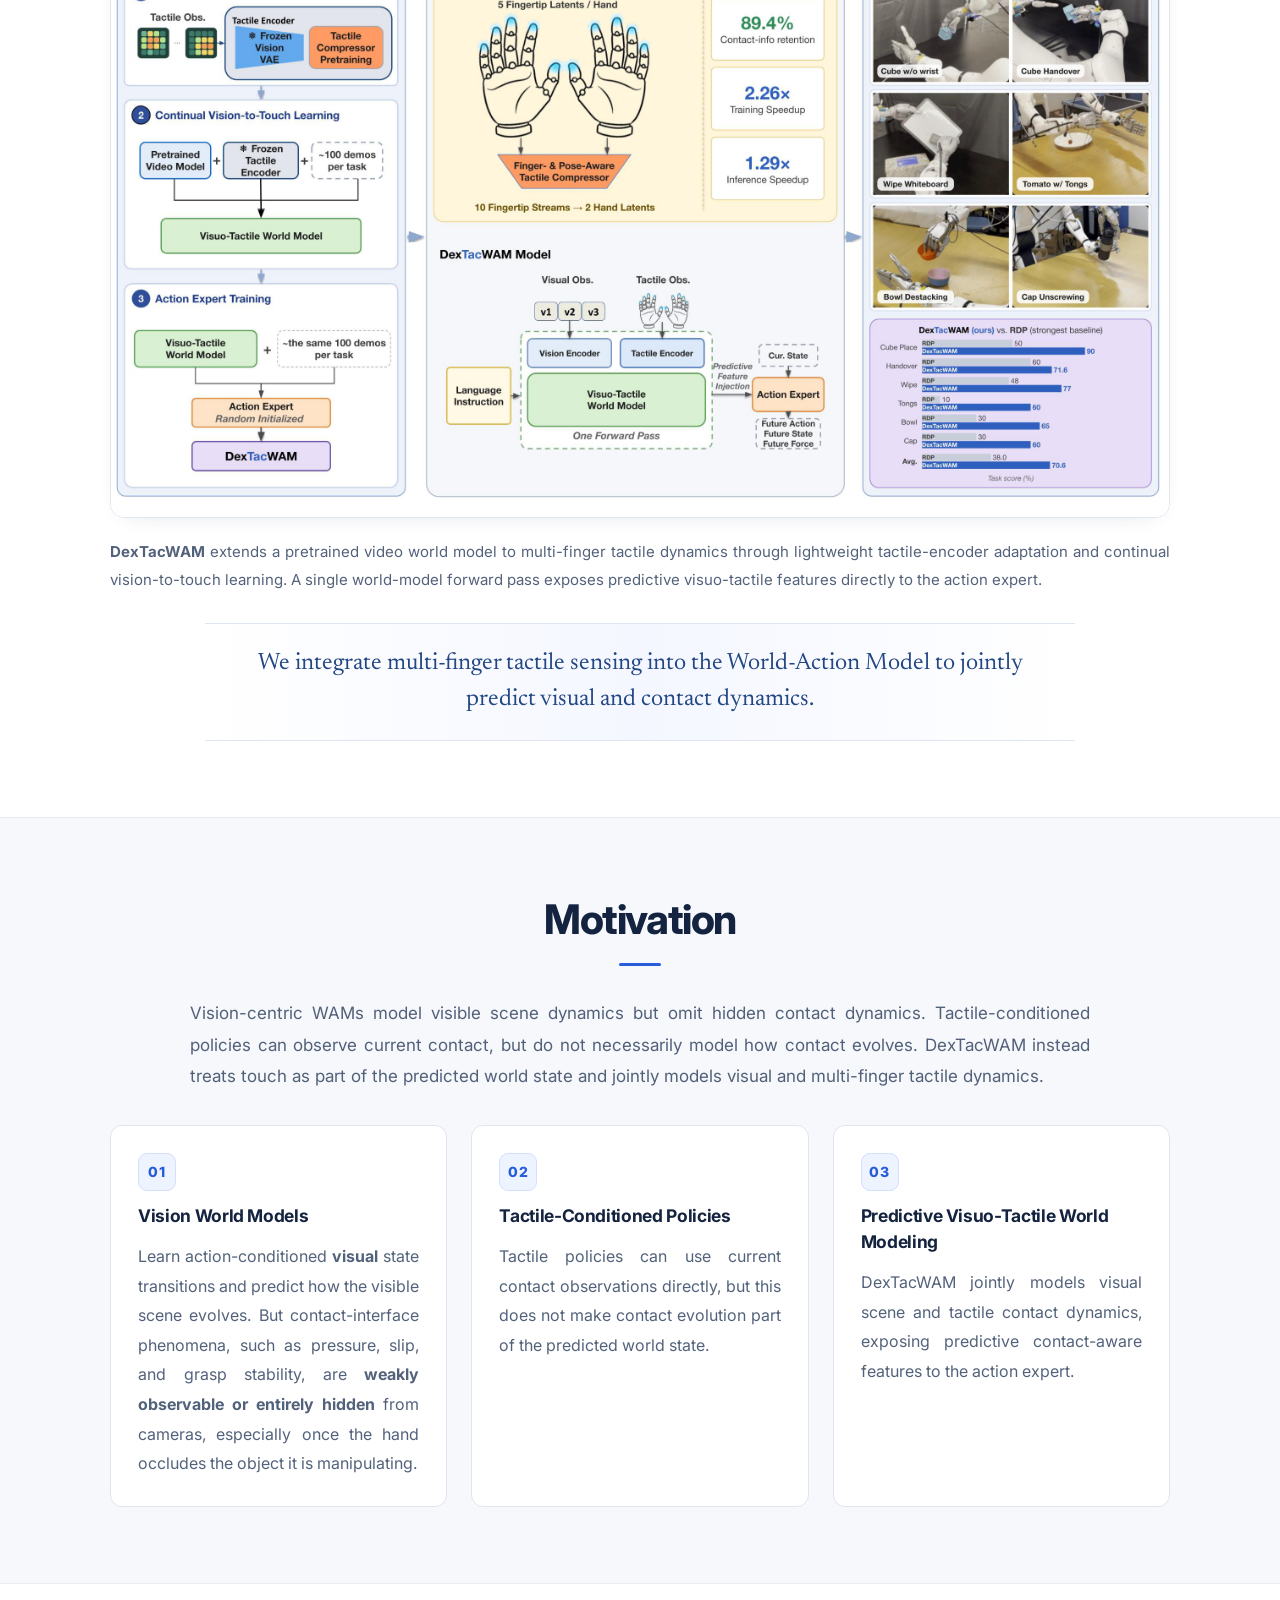
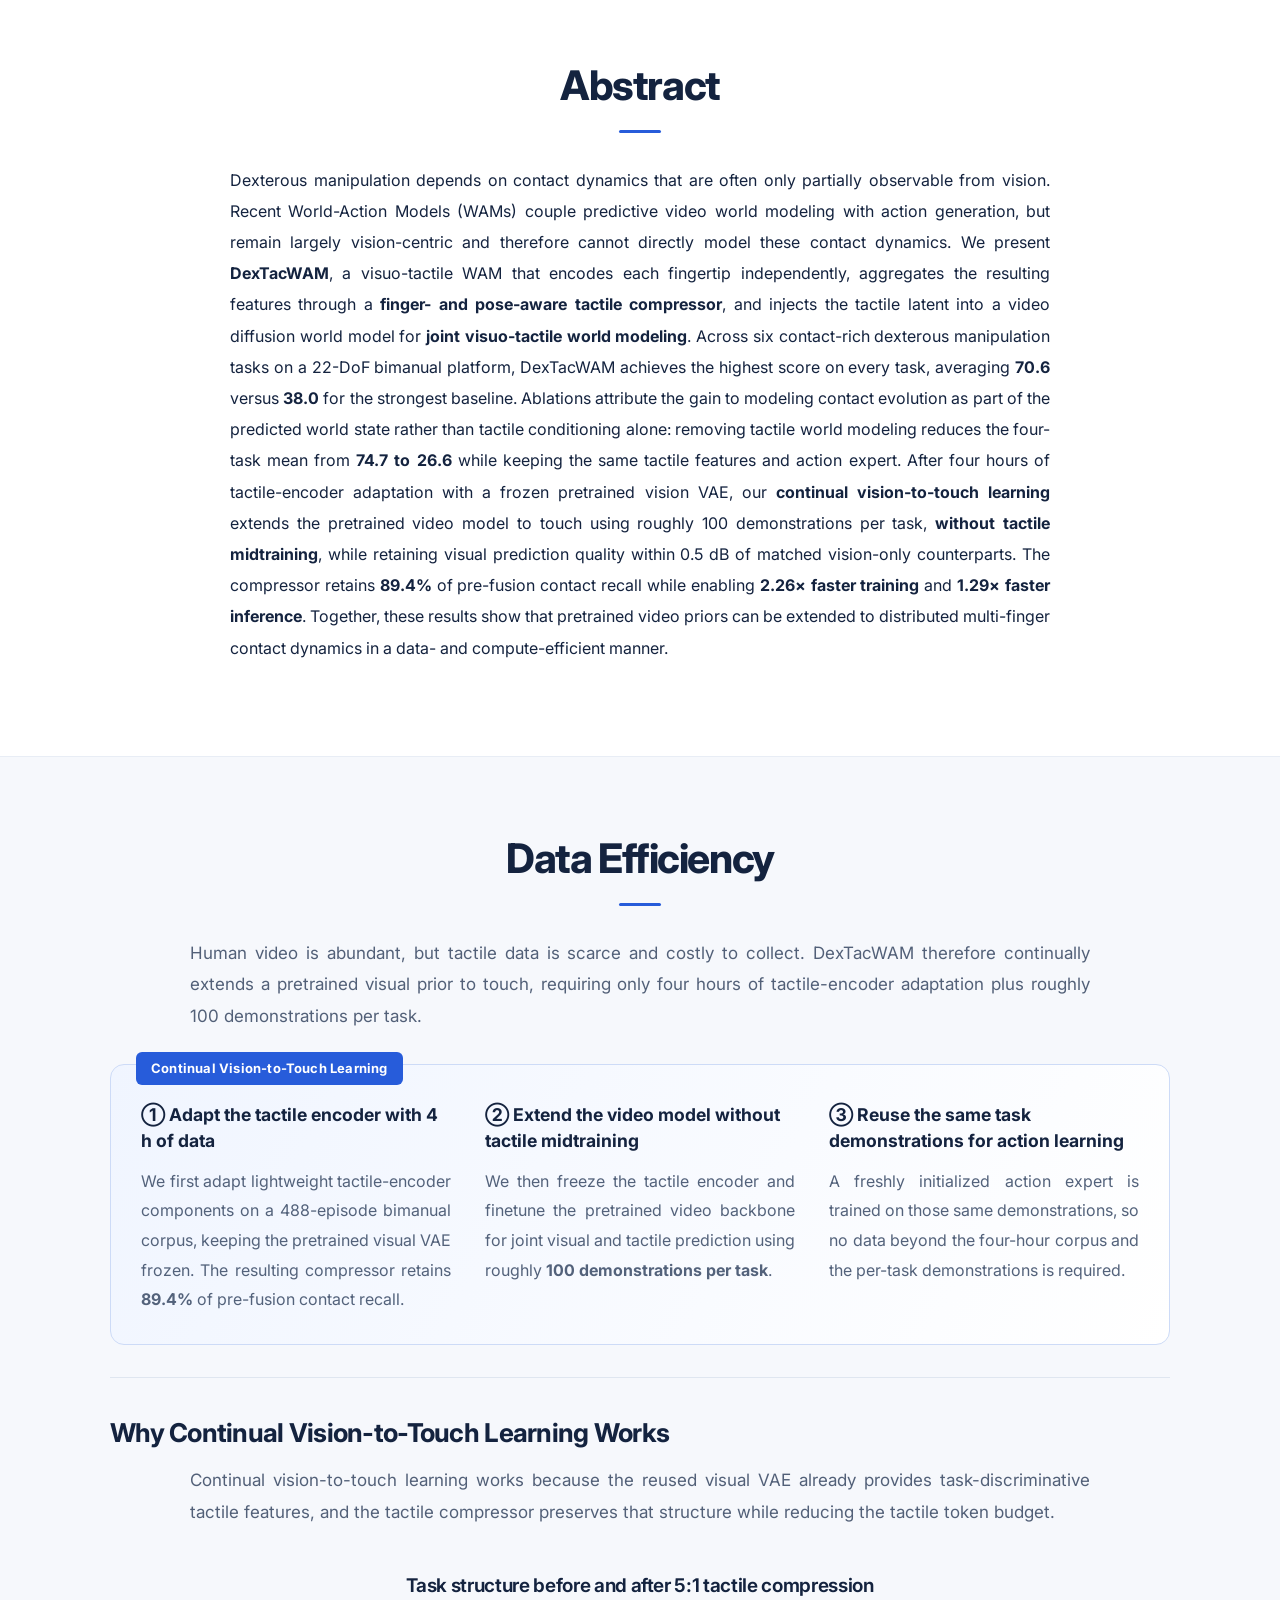
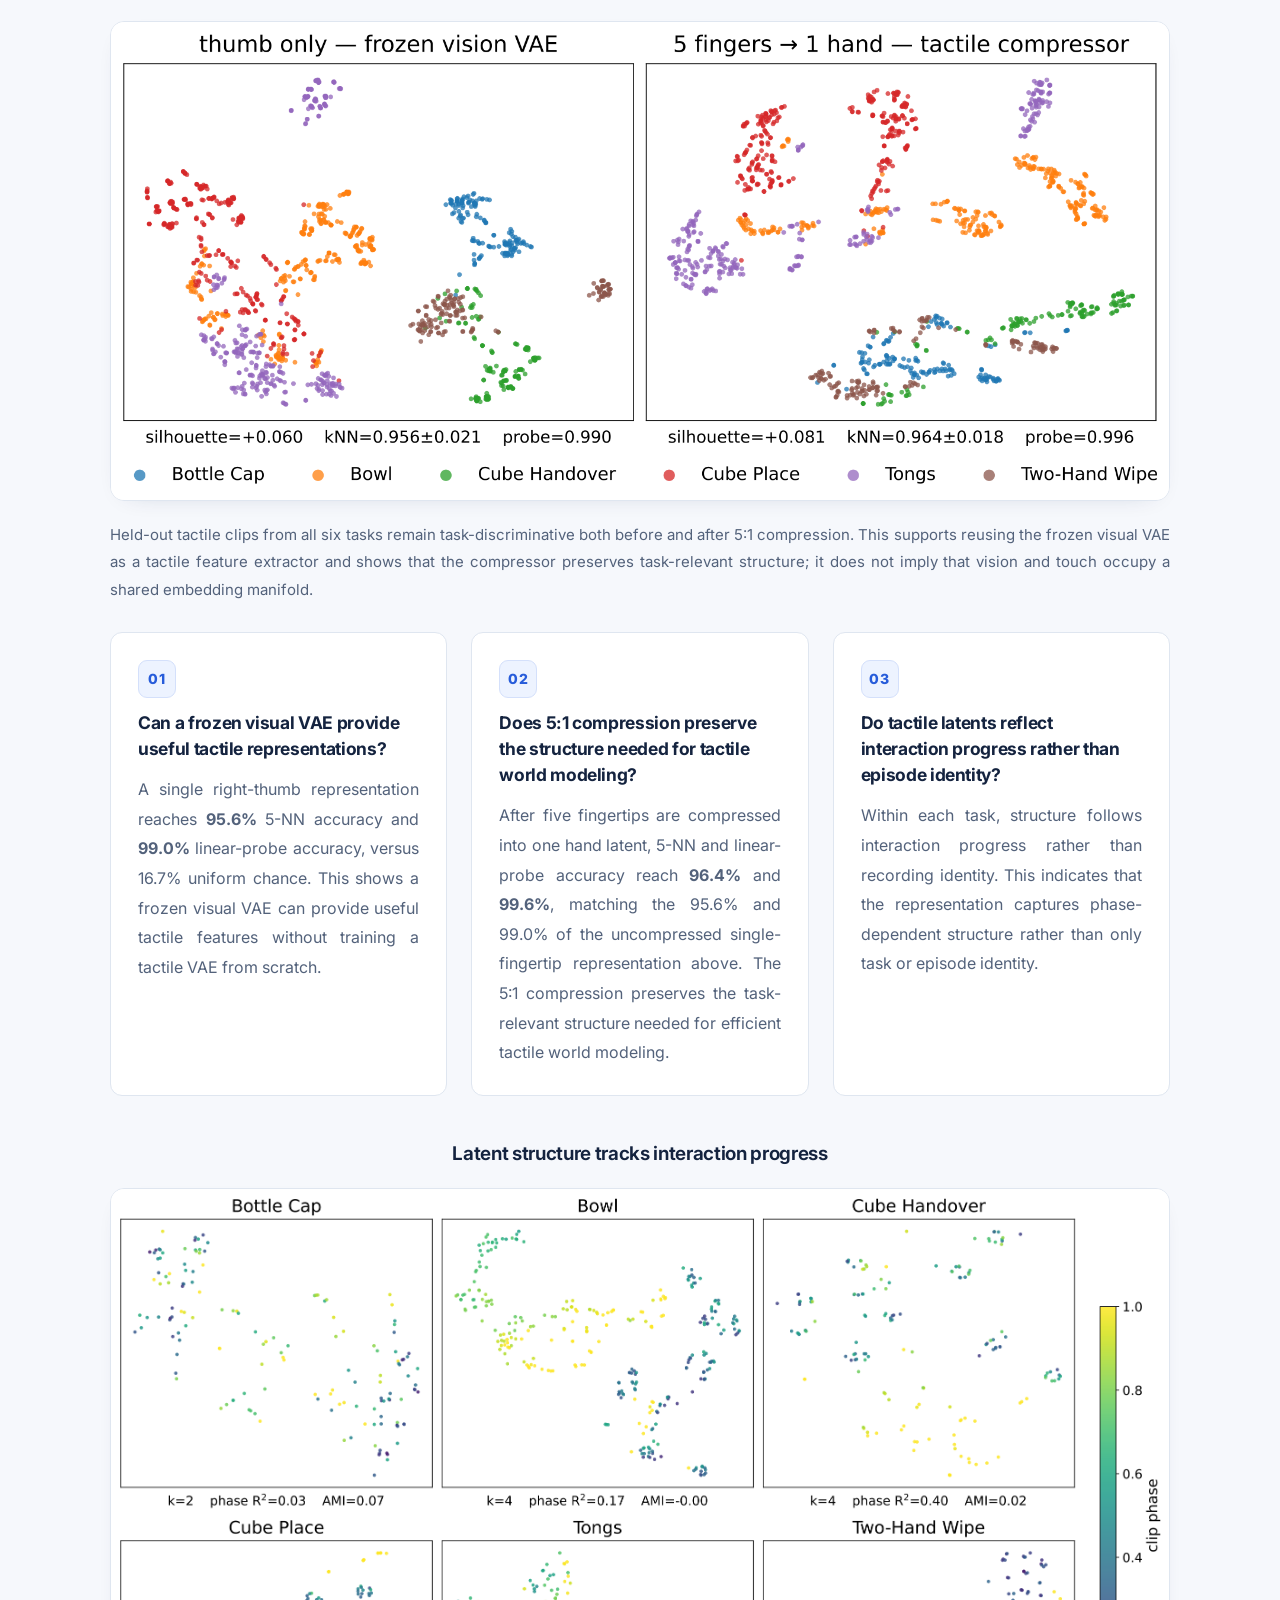
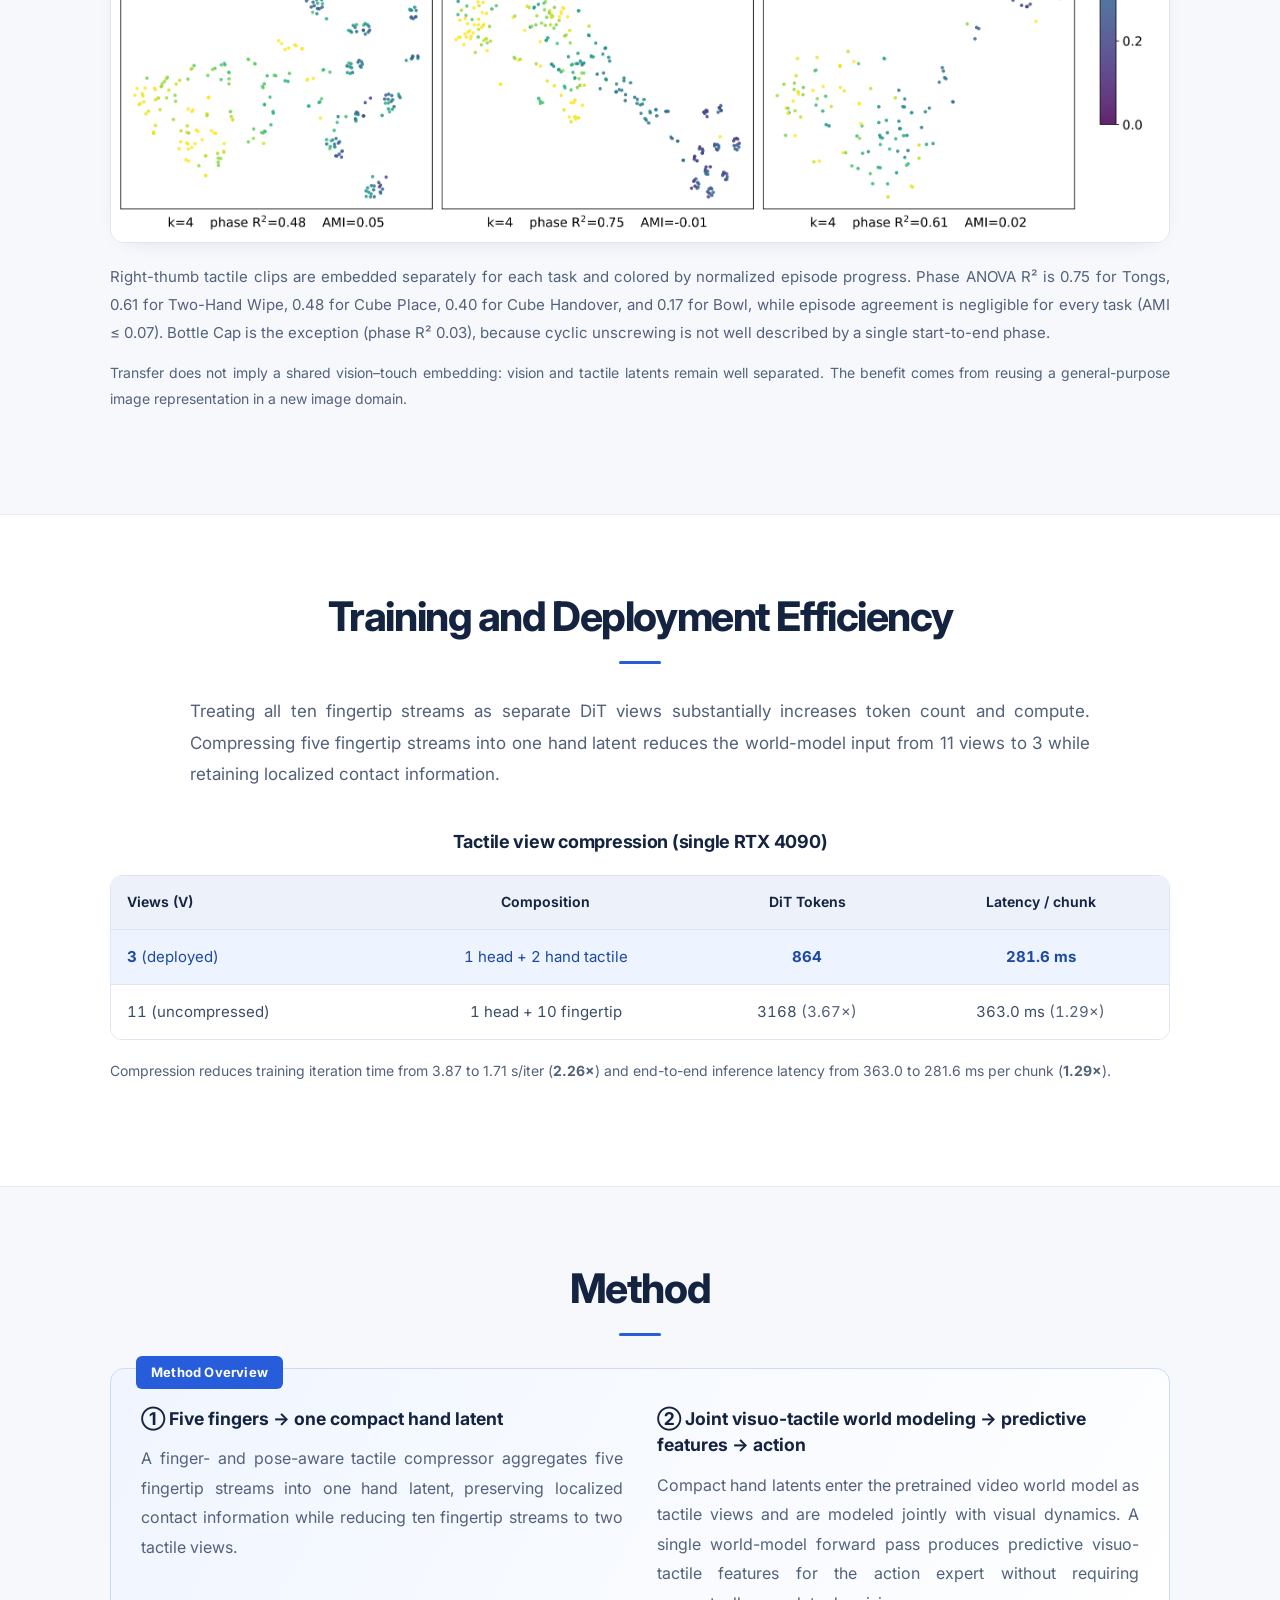
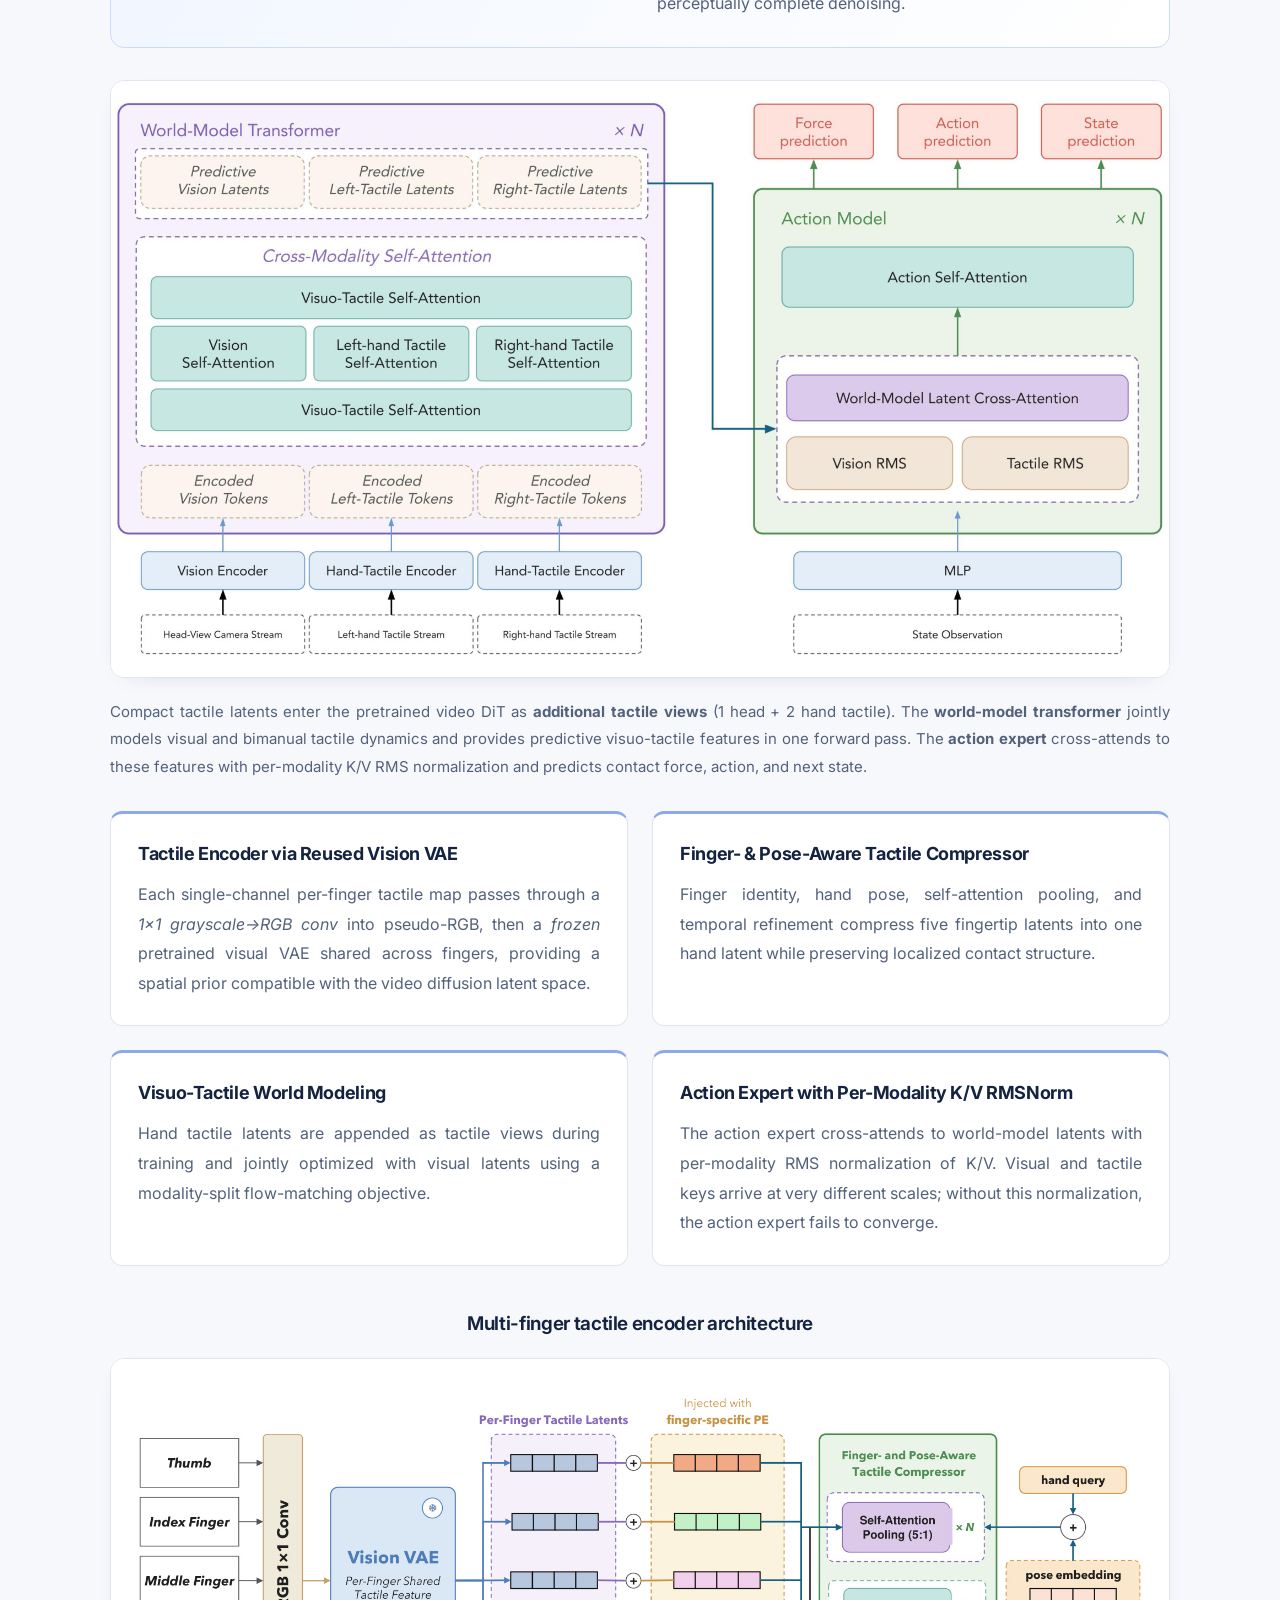
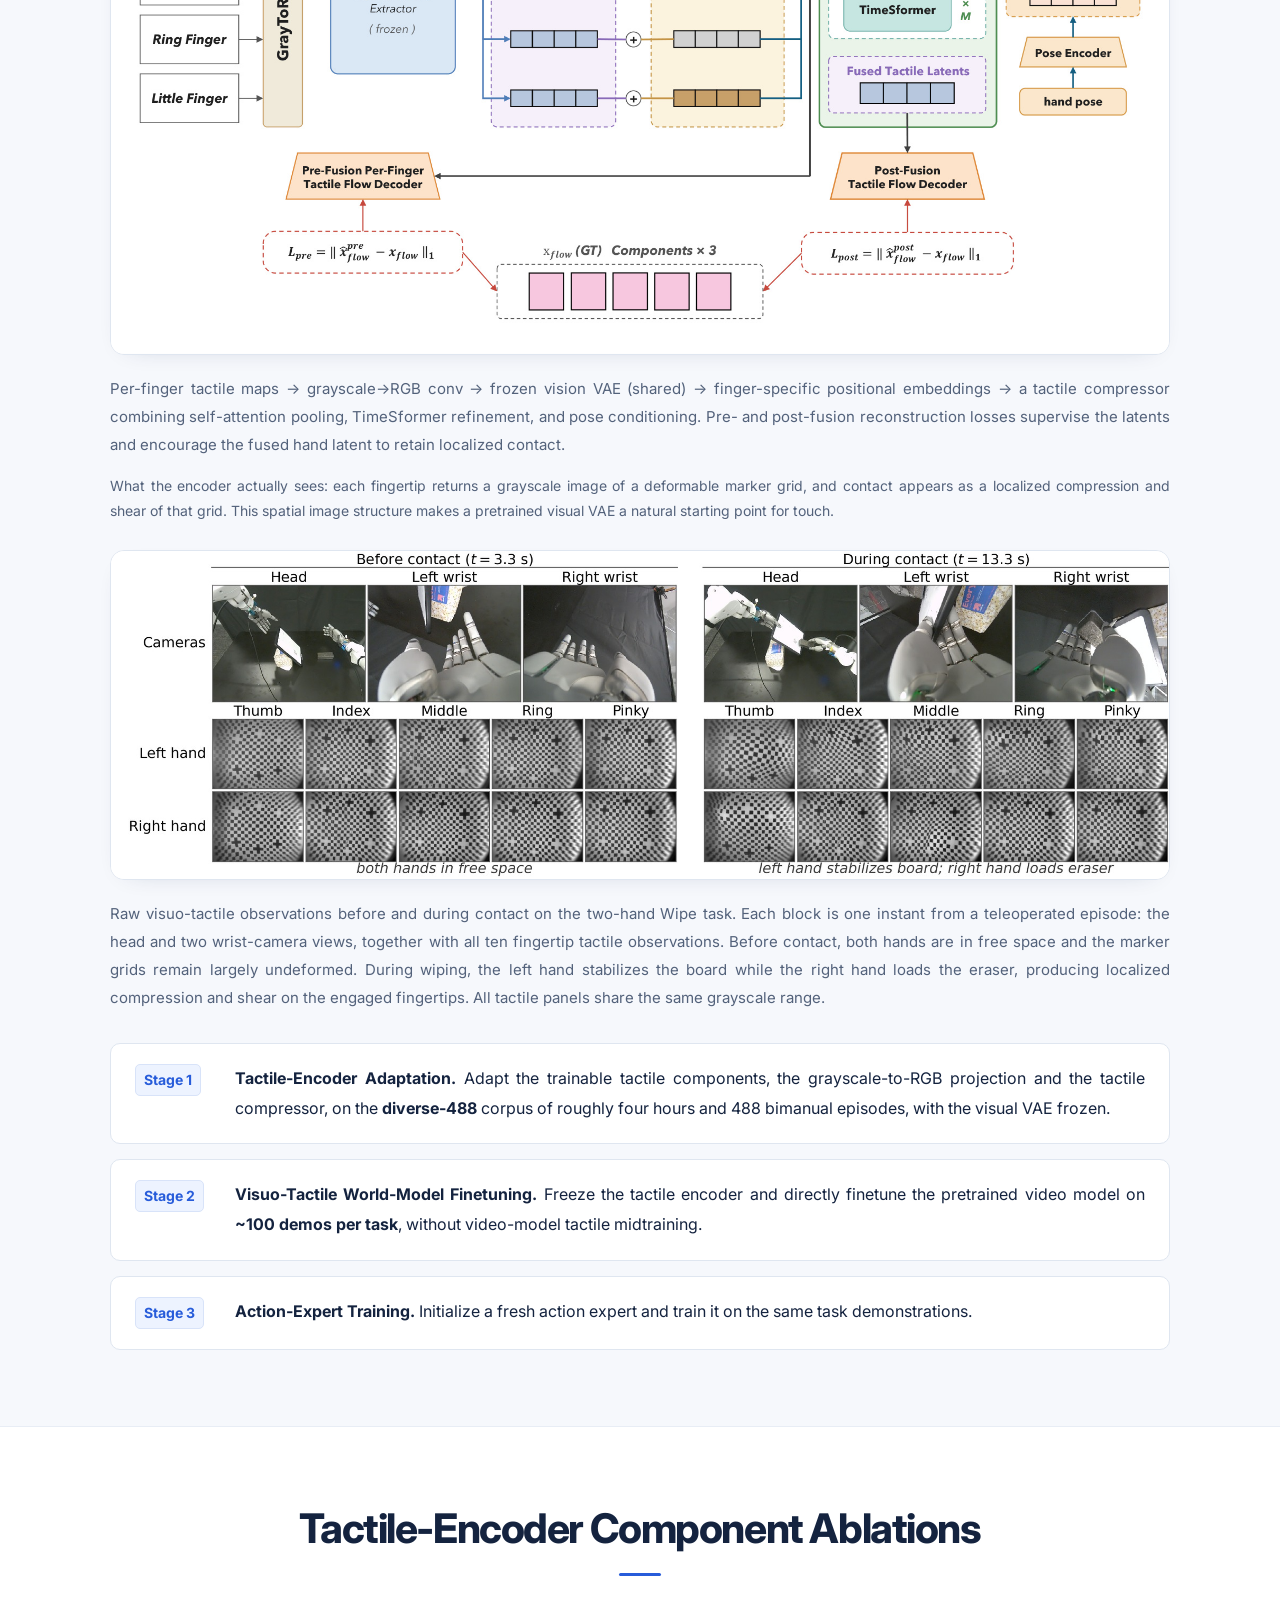
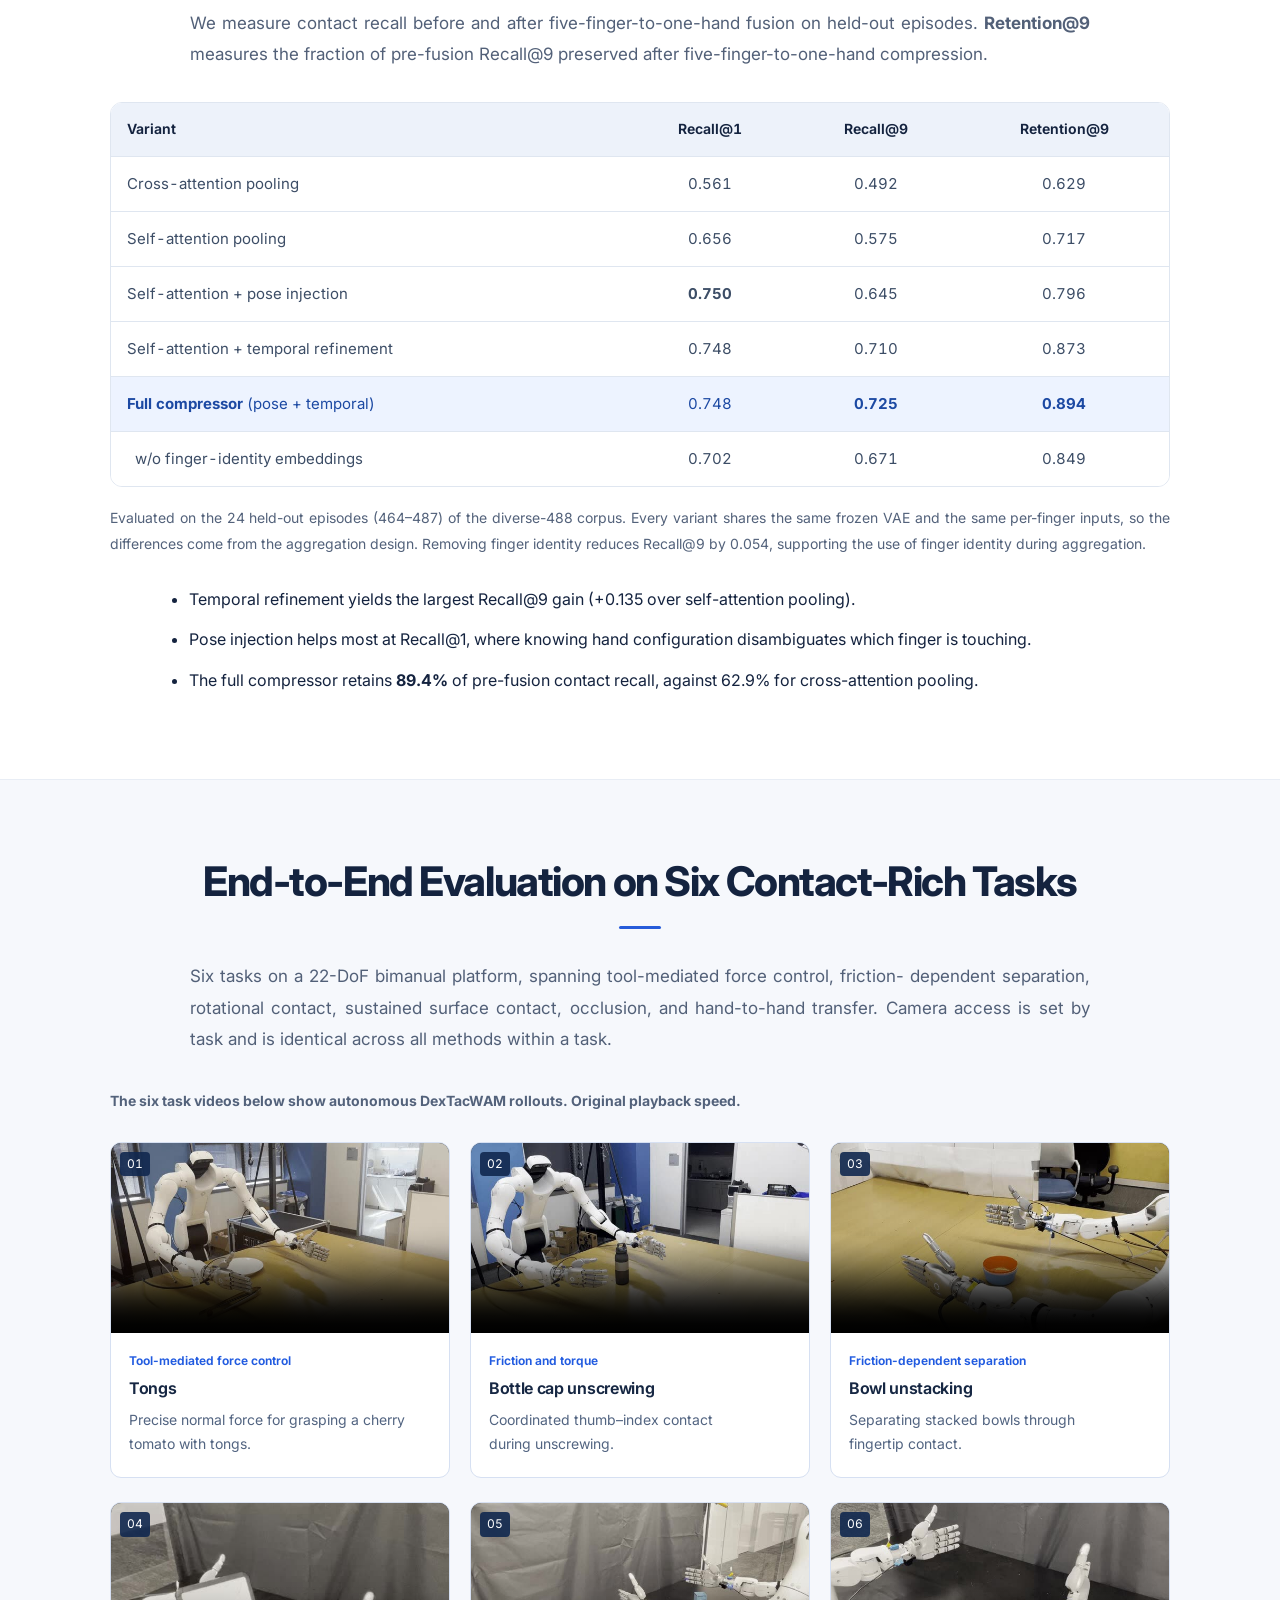
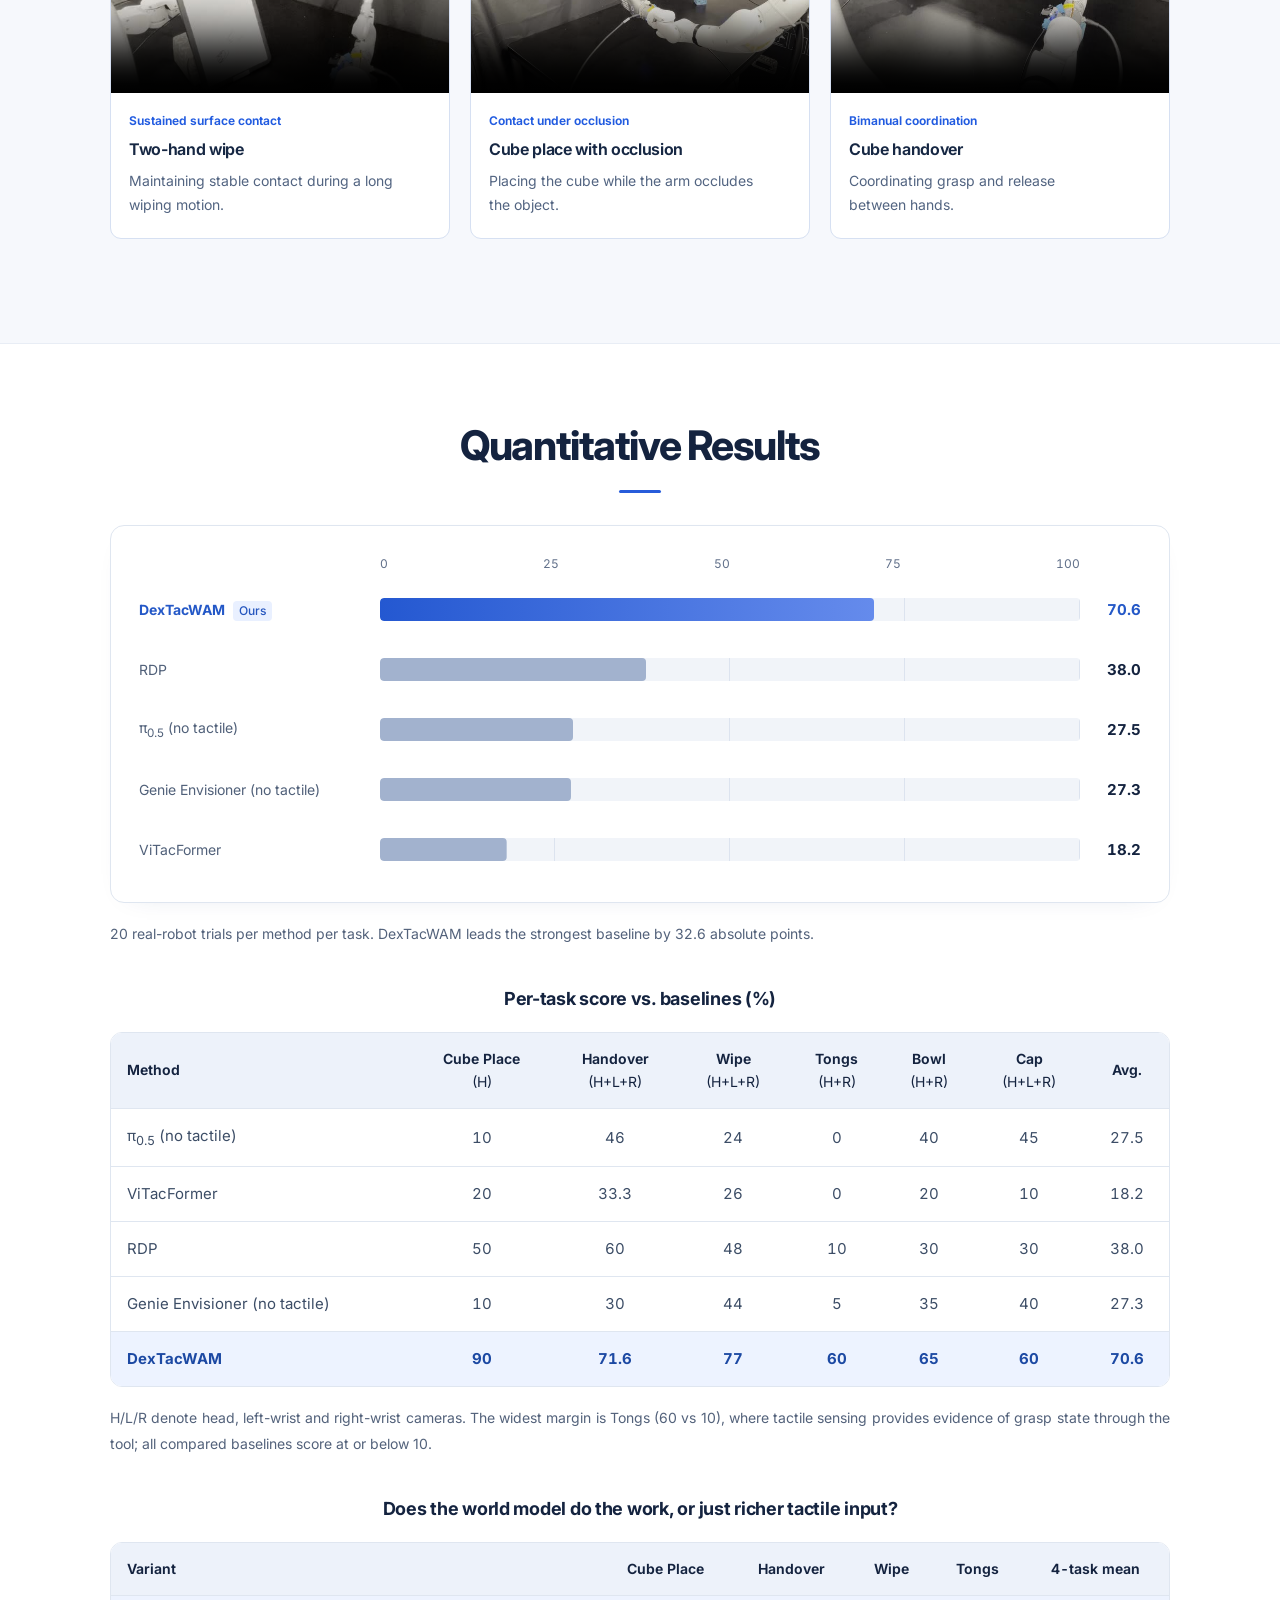
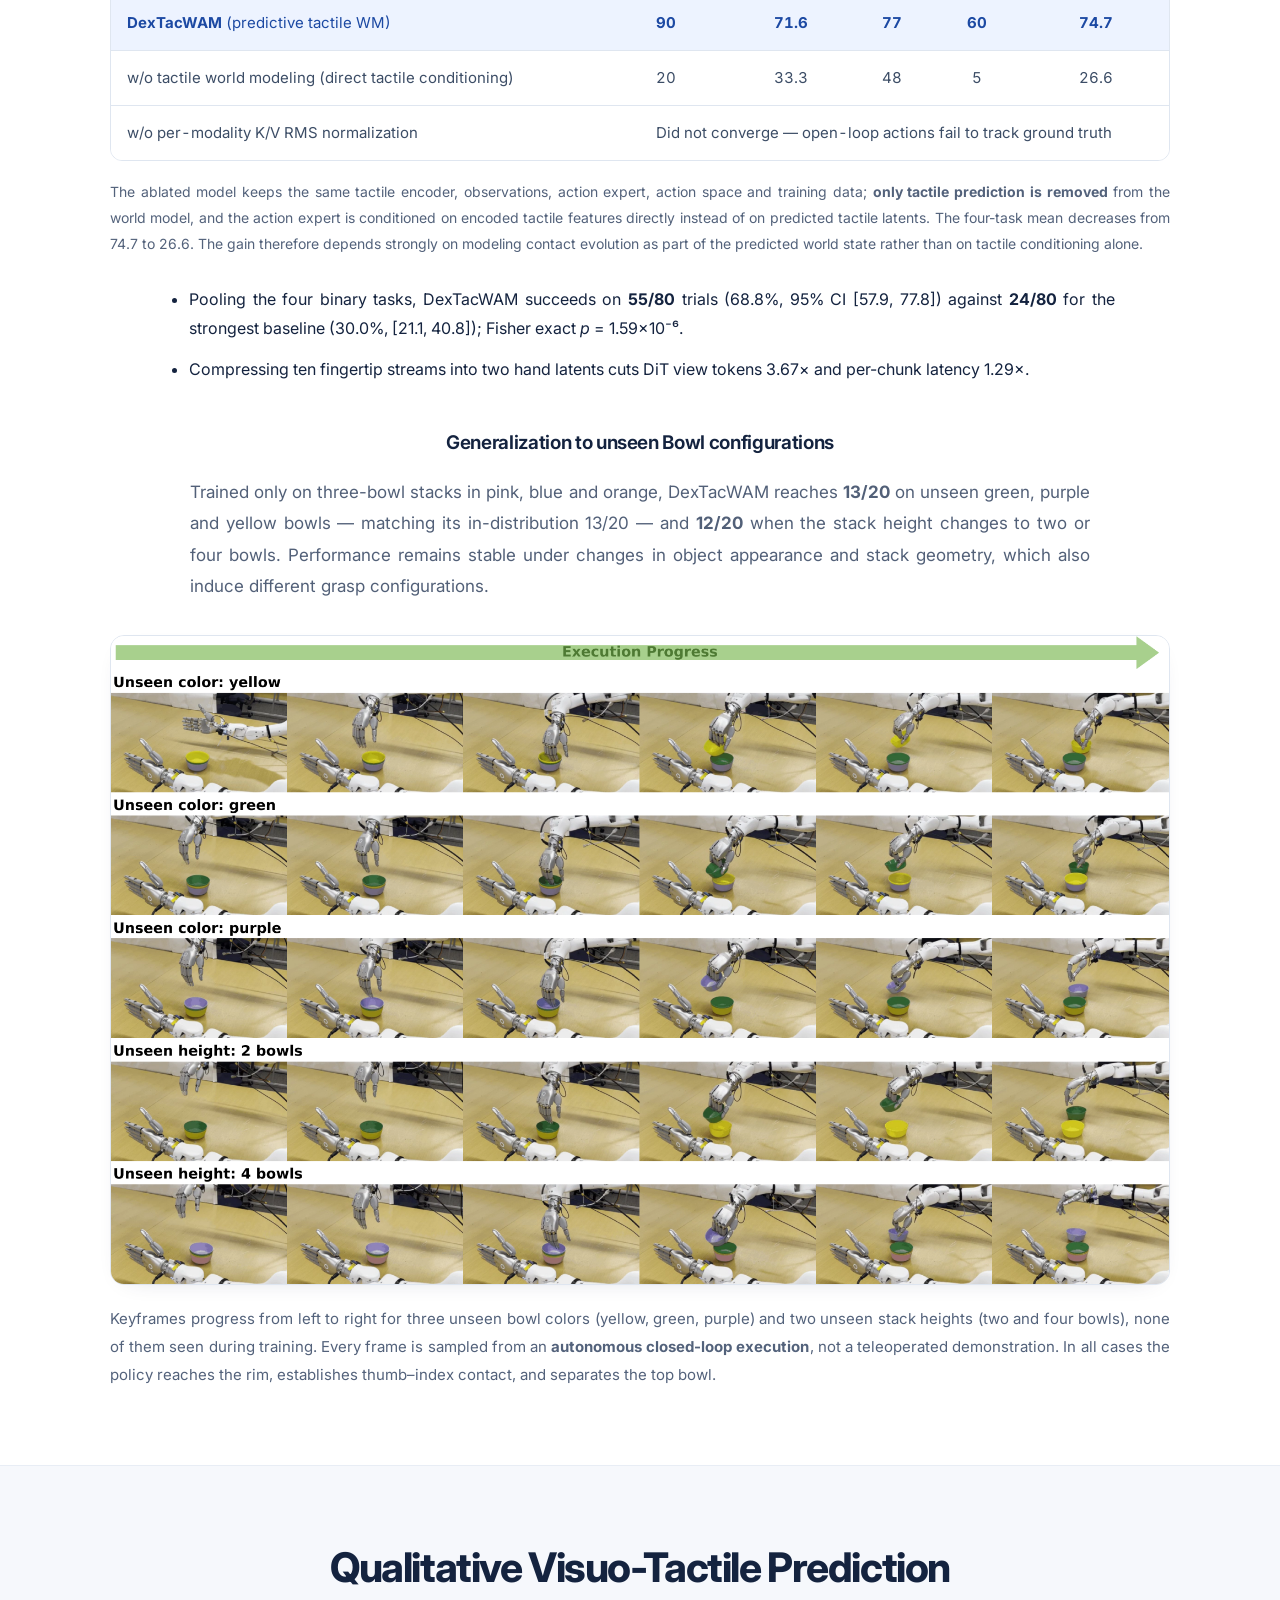
==== commit cf35b529: "Link the released code, weights, and data The Code button was a dashed placeholder; the repository i" ====
--- a/index.html
+++ b/index.html
@@ -208,7 +208,8 @@
 
       <div class="links">
         <a class="link-btn" href="https://arxiv.org/abs/2609.24976" target="_blank" rel="noopener"><span class="ic">▤</span> Paper (arXiv)</a>
-        <span class="link-btn is-pending"><span class="ic">⌨</span> Code (coming soon)</span>
+        <a class="link-btn" href="https://github.com/dextacwam/DexTacWAM" target="_blank" rel="noopener"><span class="ic">⌨</span> Code</a>
+        <a class="link-btn" href="https://huggingface.co/collections/JensenYuan/dextacwam-6aba3aa25d3362d882cdefbc" target="_blank" rel="noopener"><span class="ic">◈</span> Weights &amp; Data</a>
         <a class="link-btn" href="#bibtex"><span class="ic">❝</span> BibTeX</a>
       </div>
 
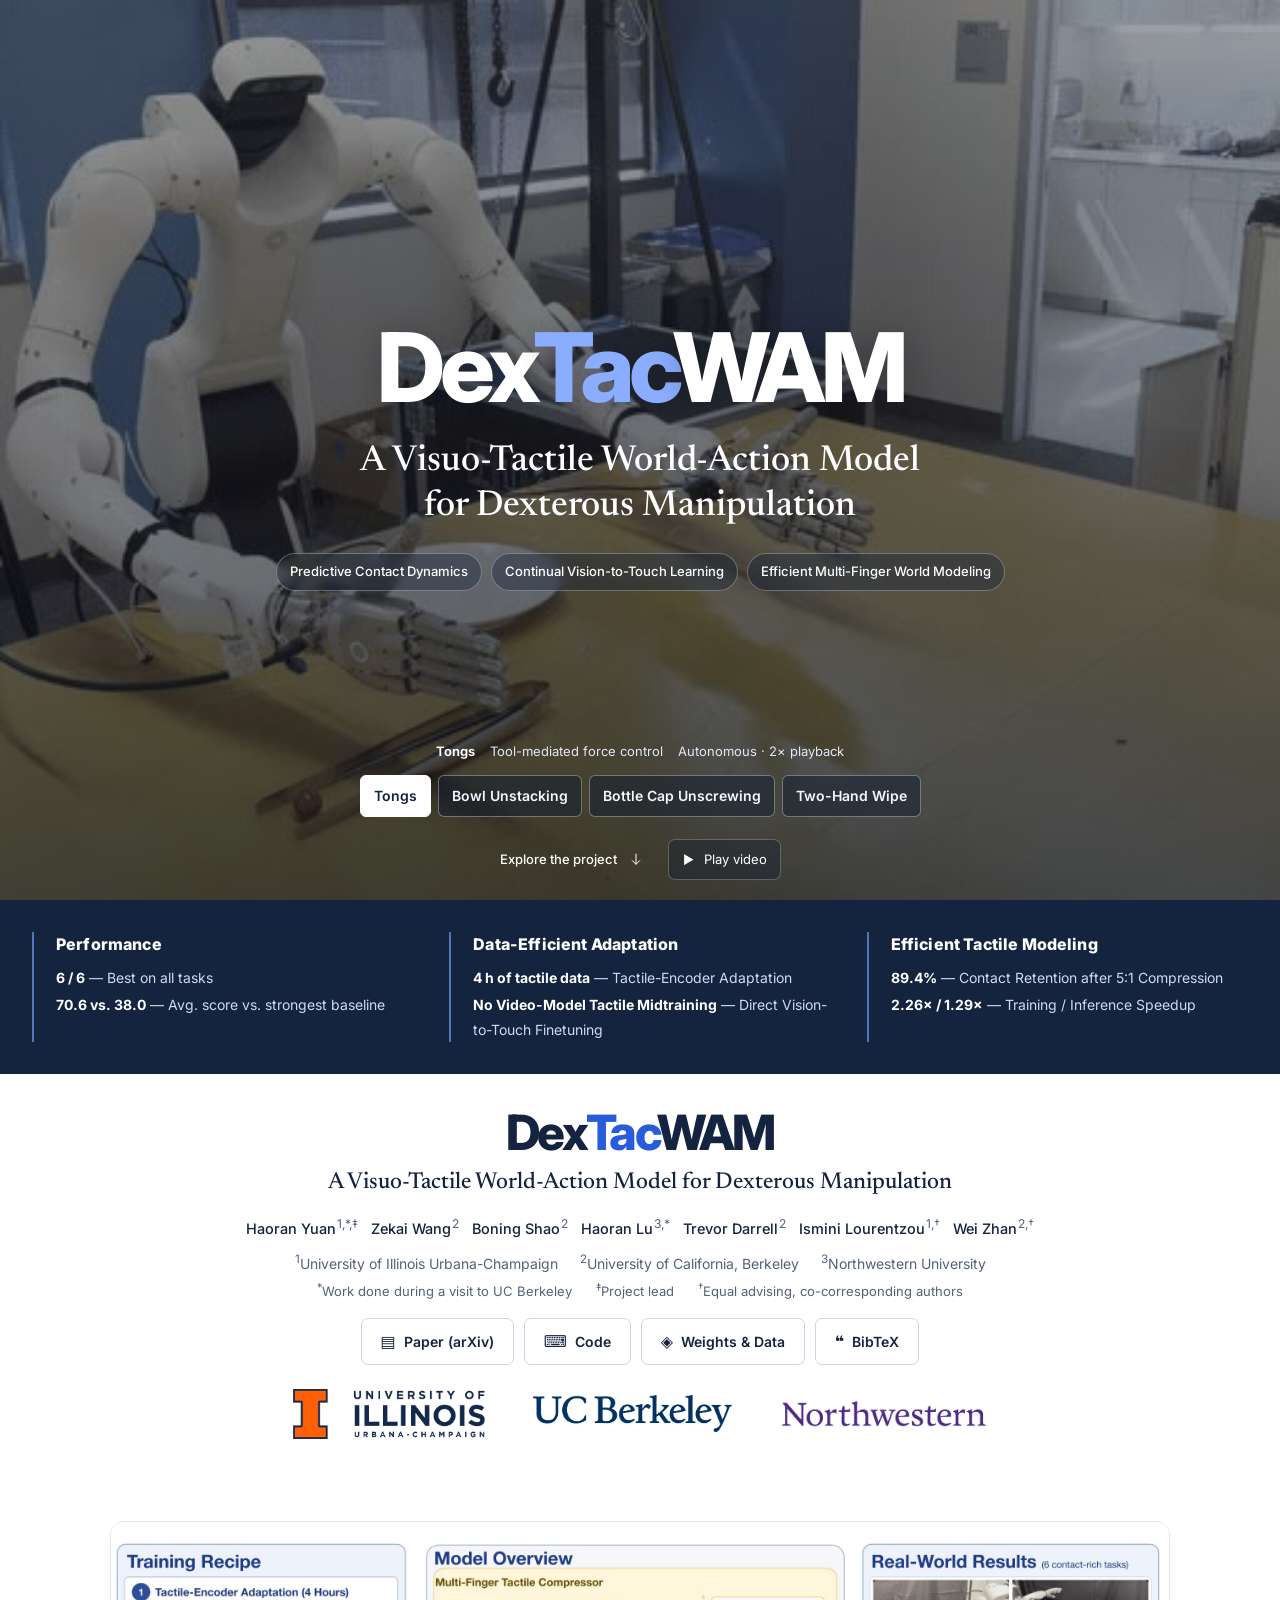
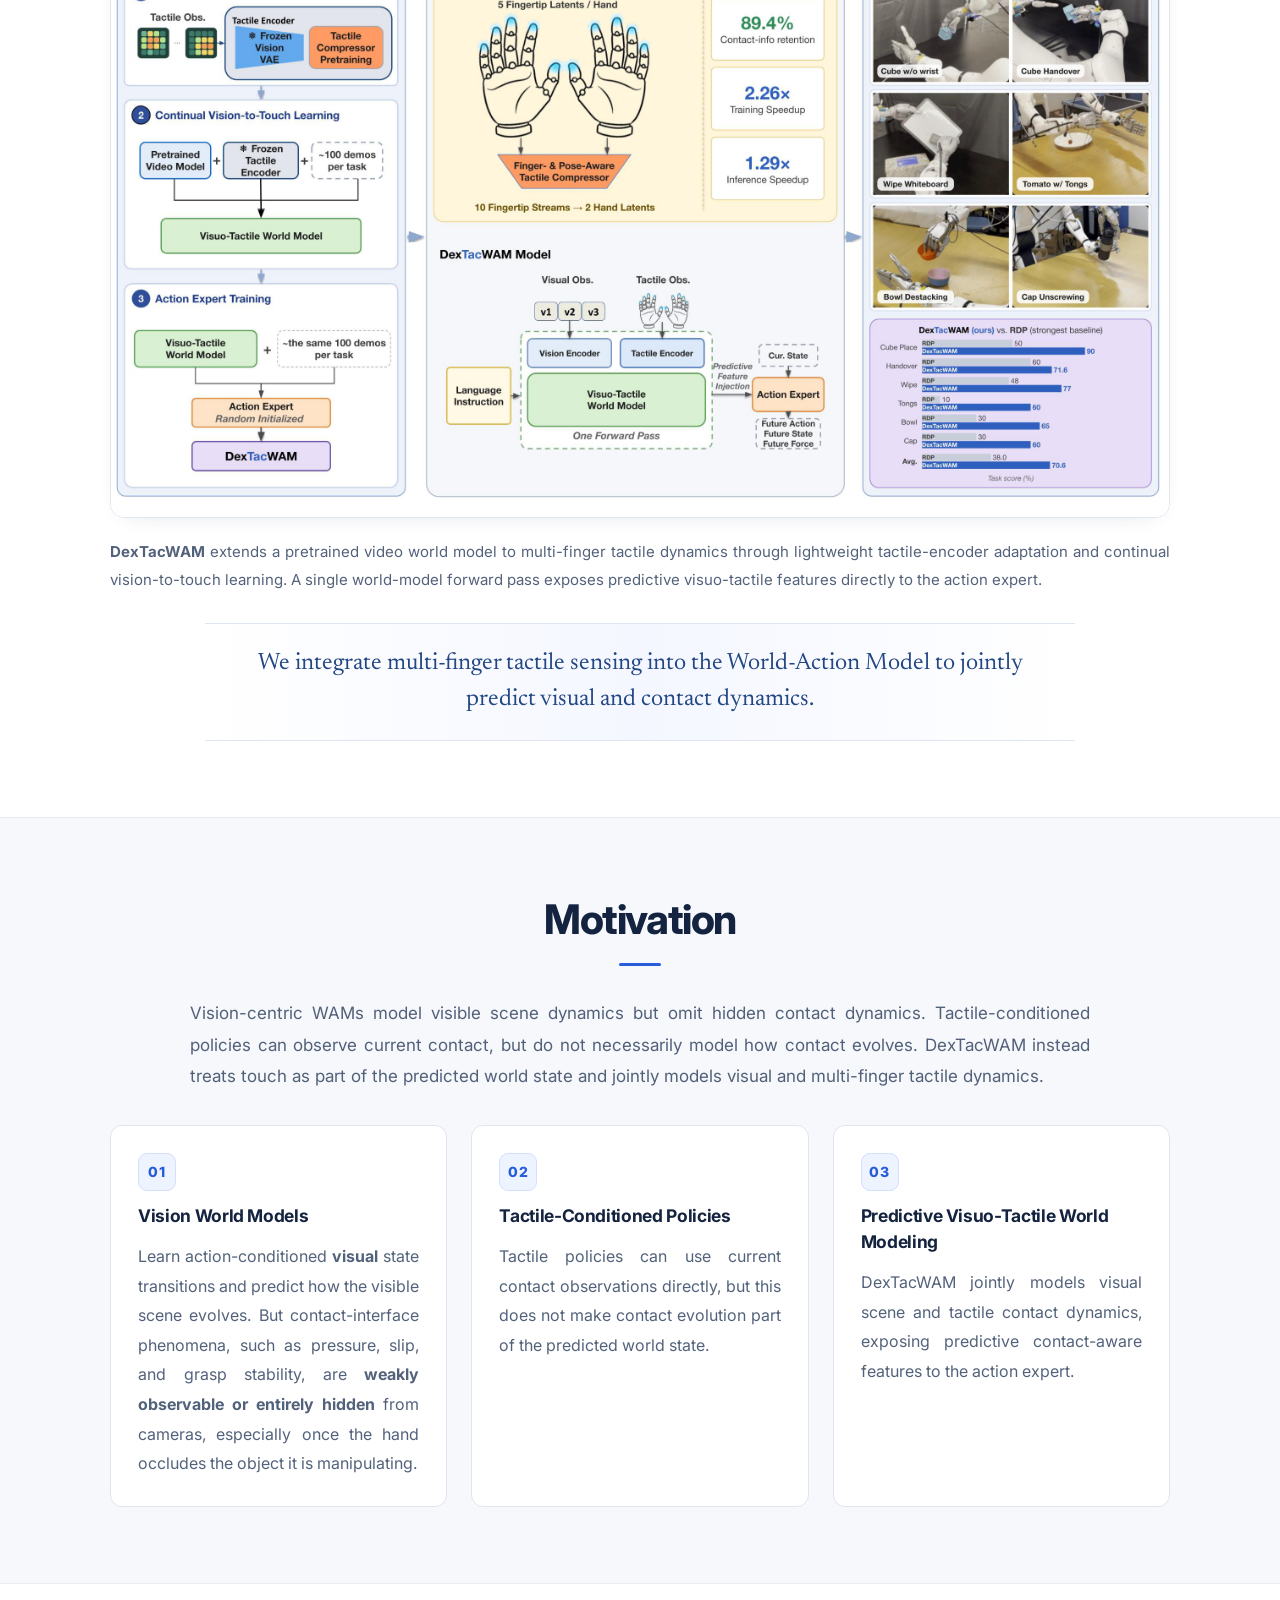
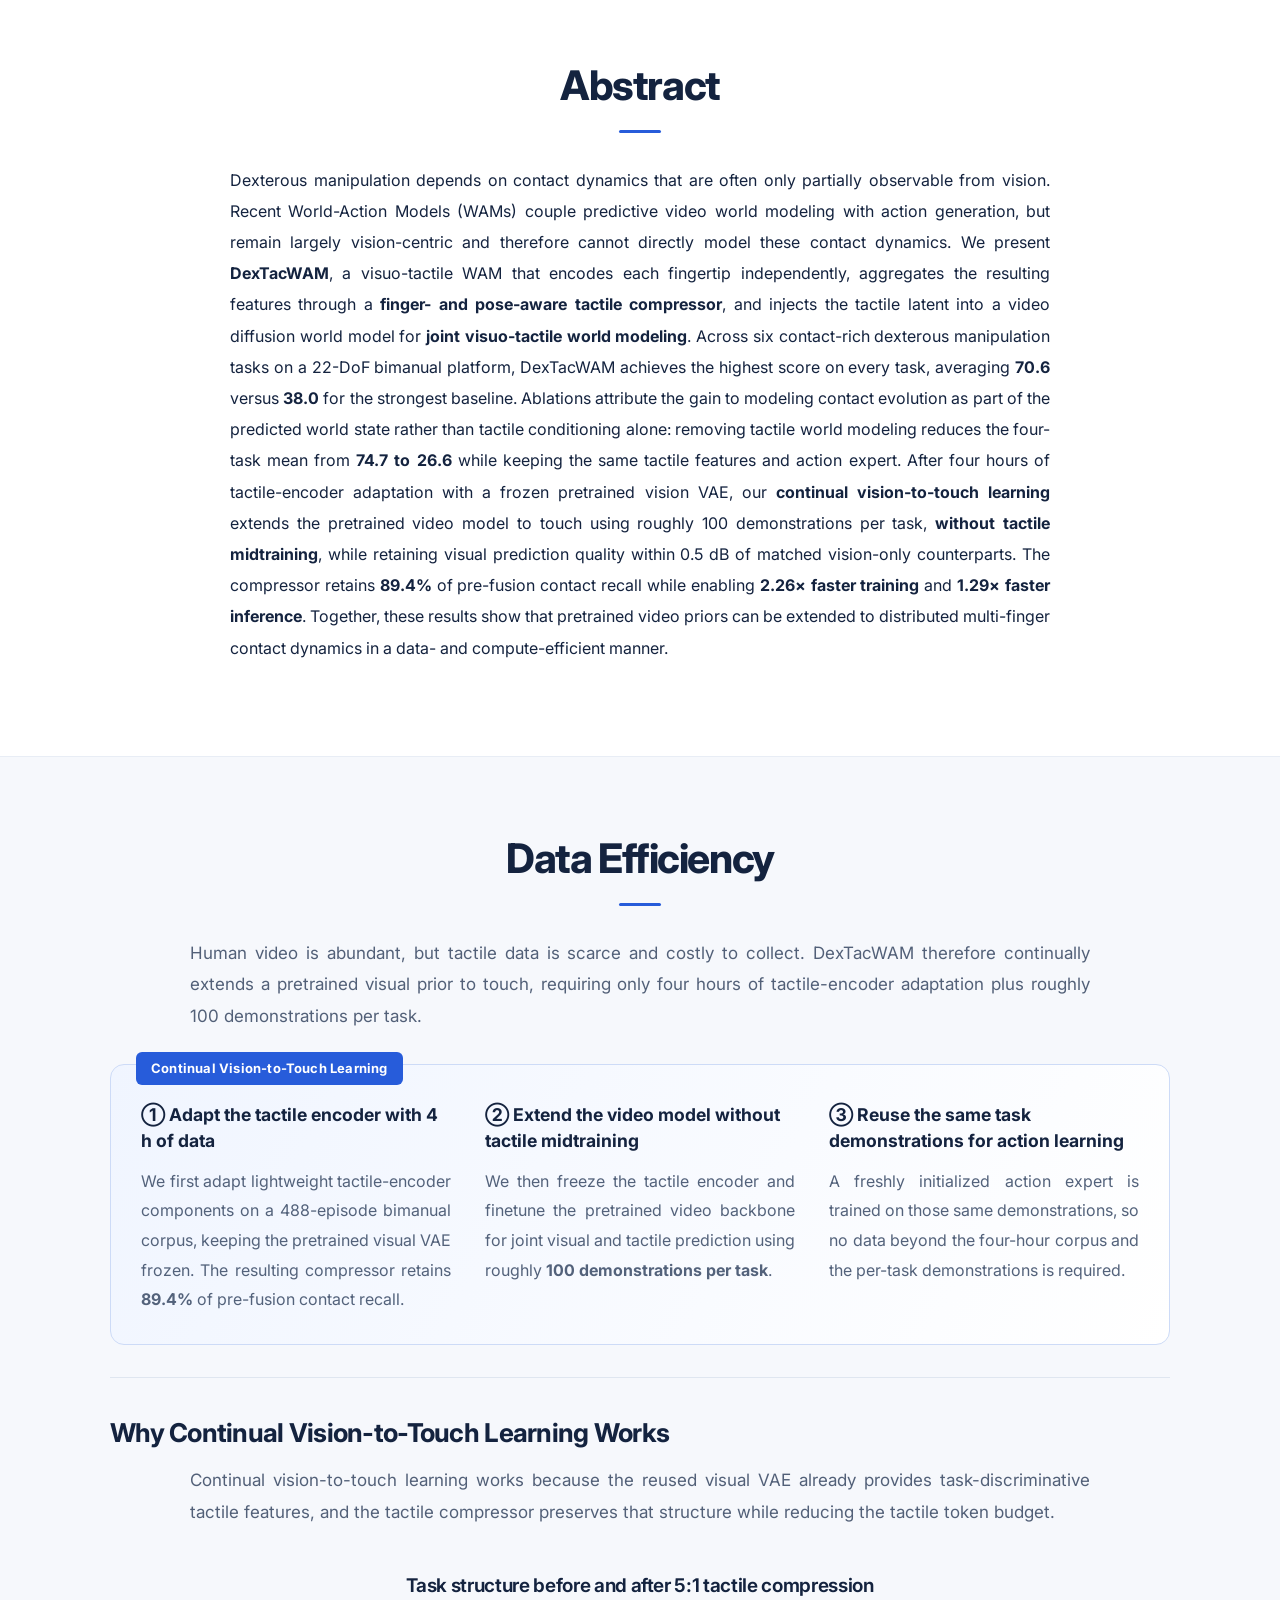
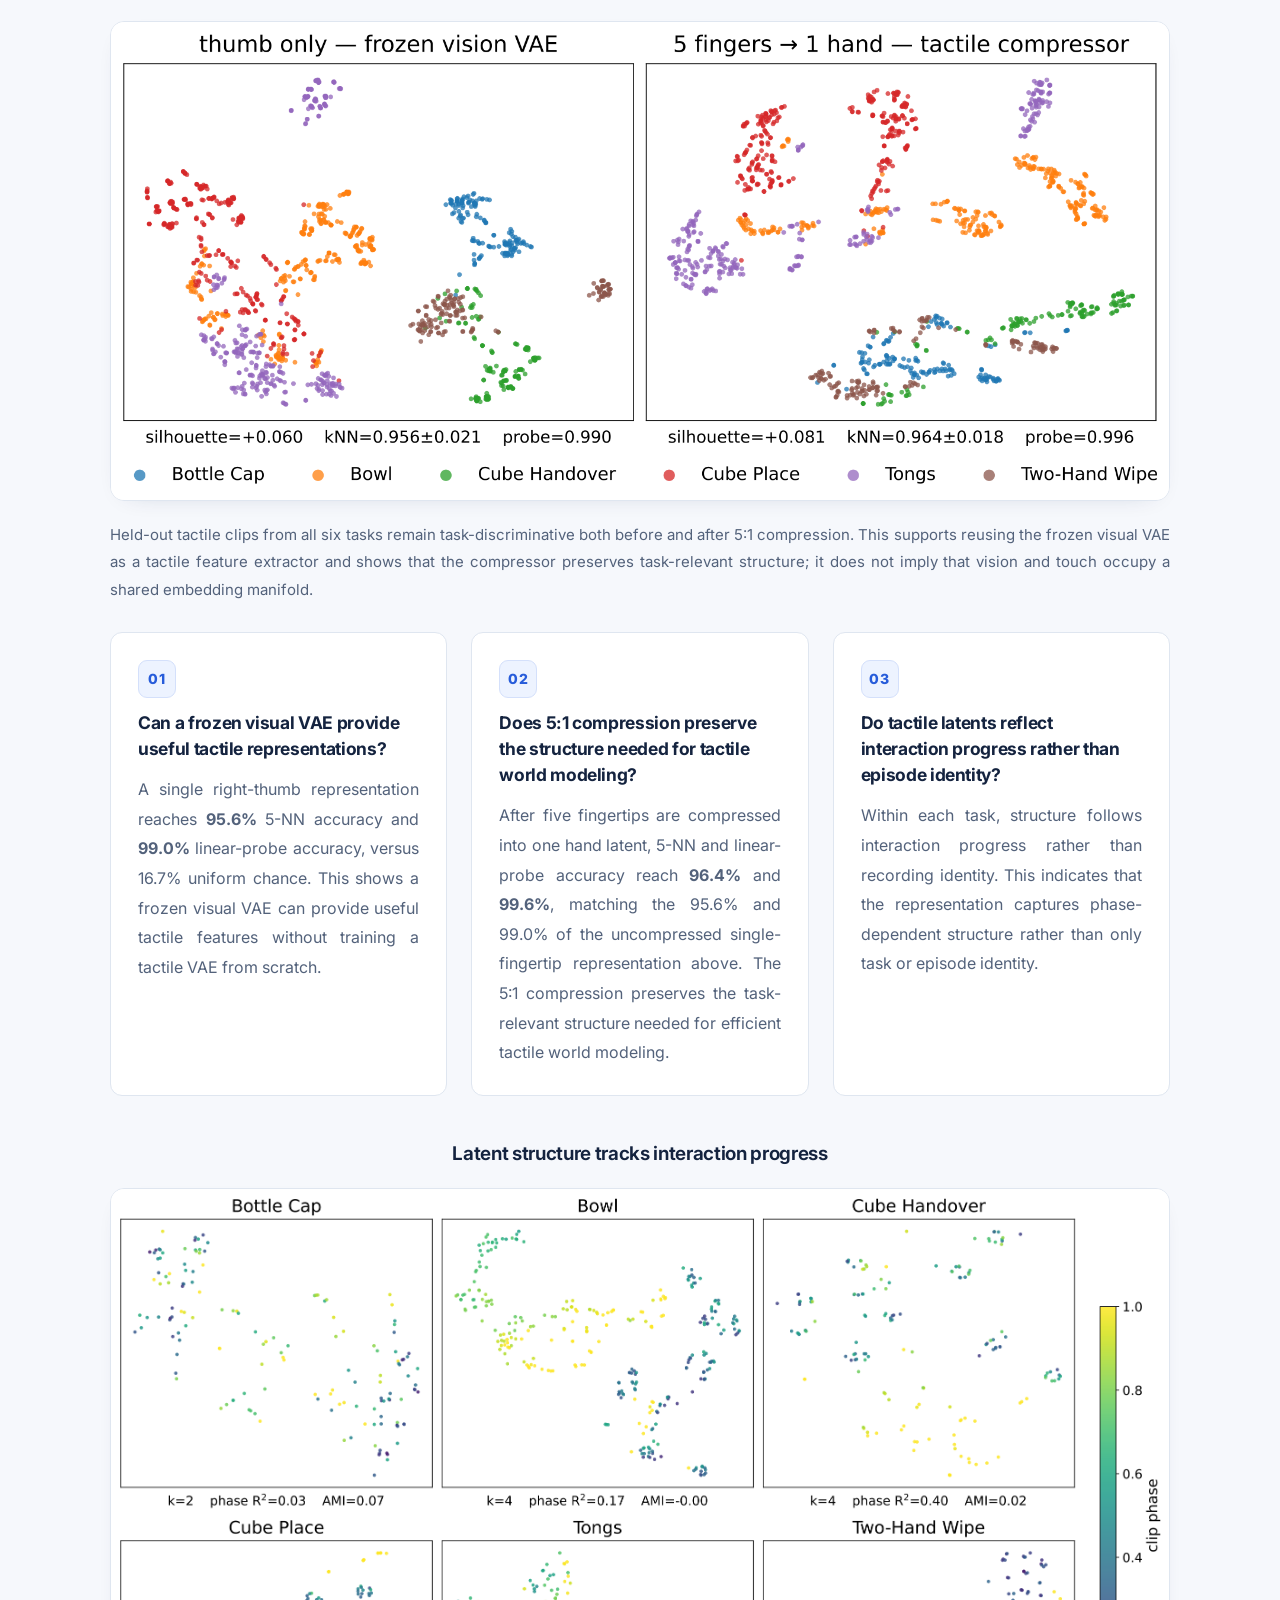
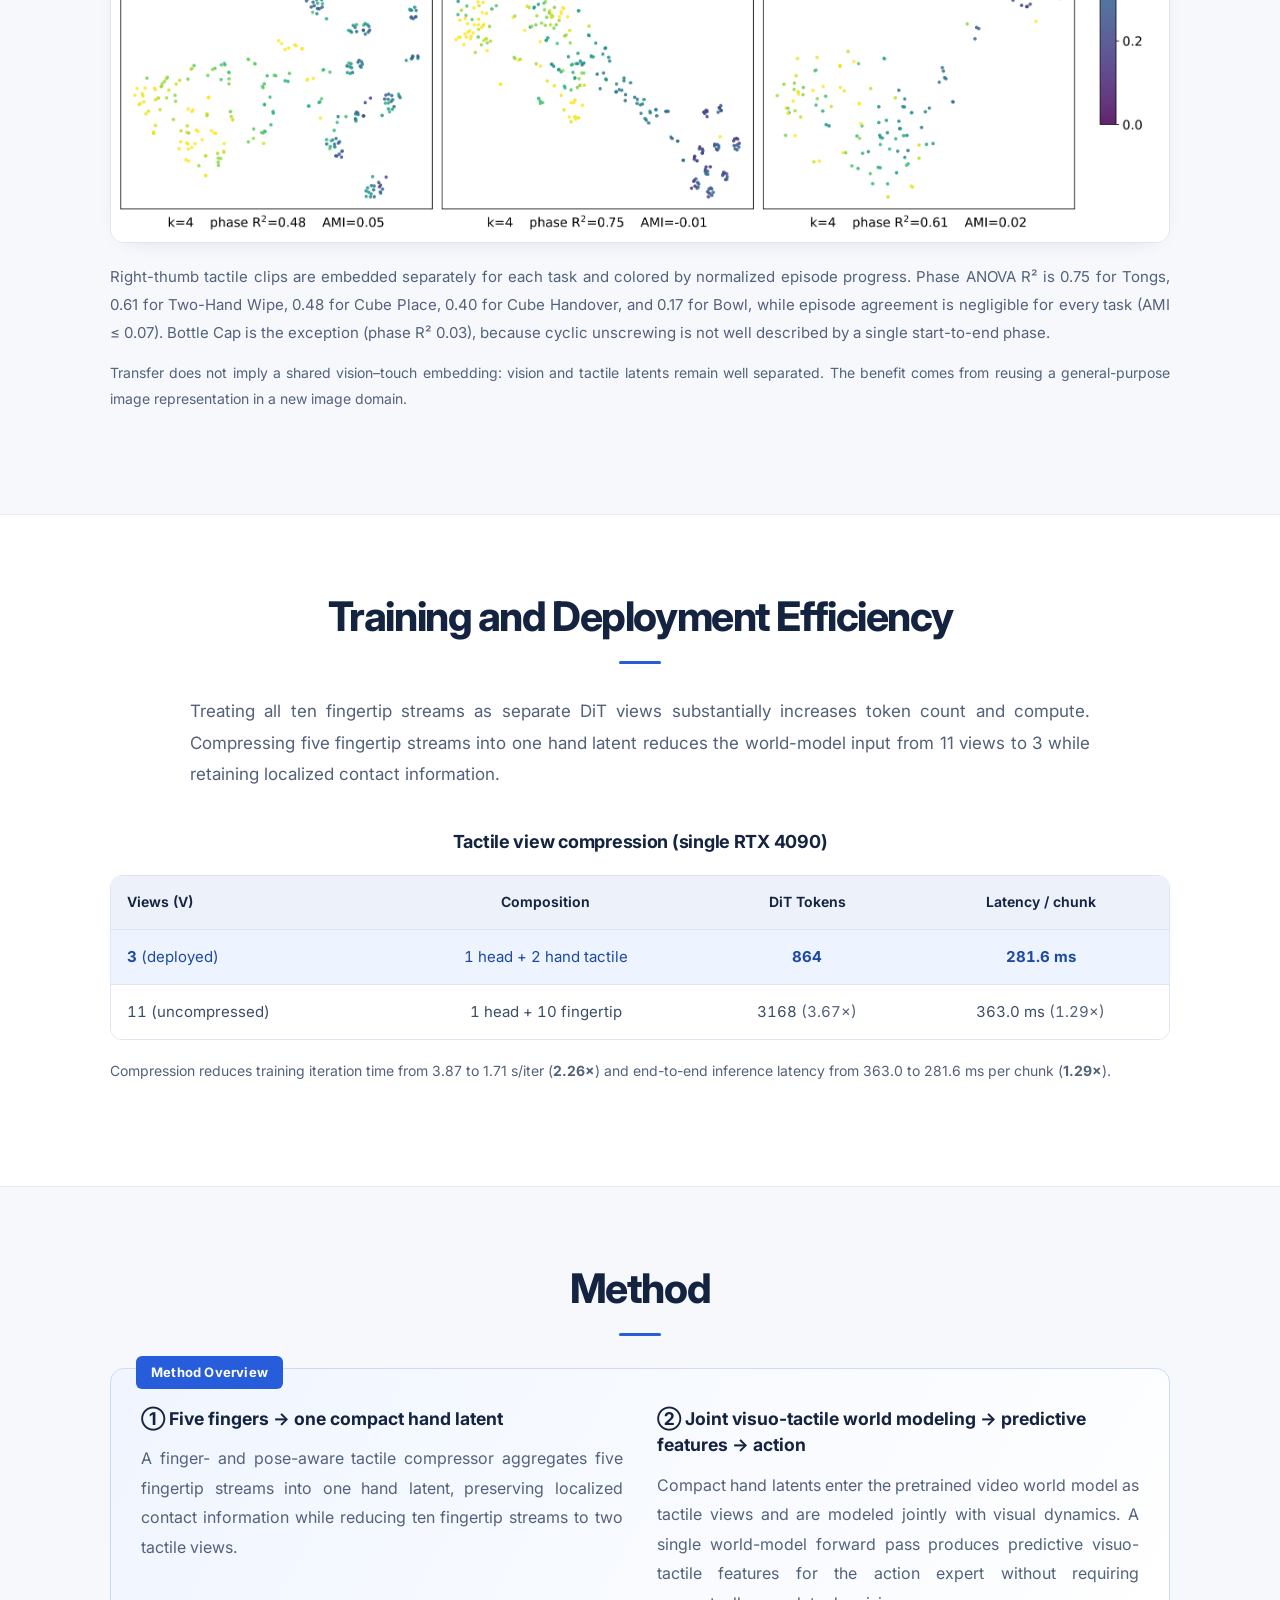
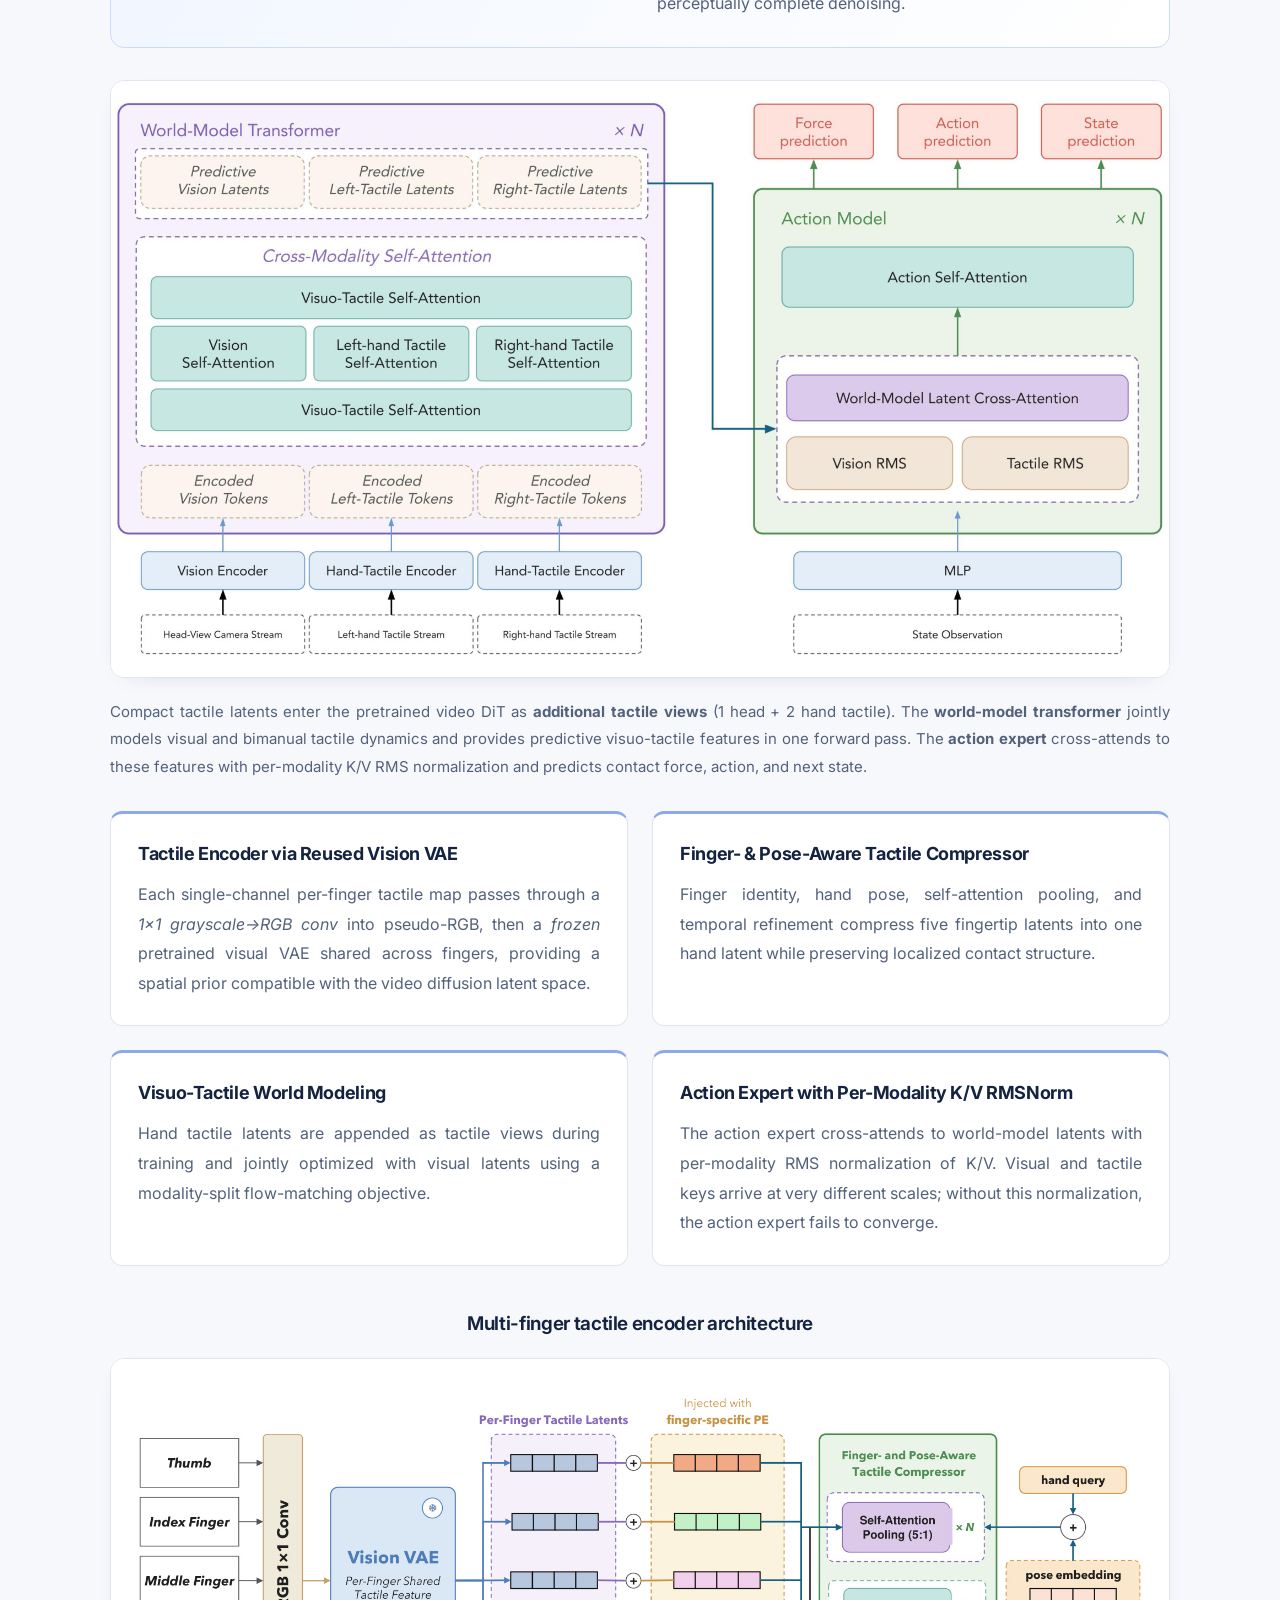
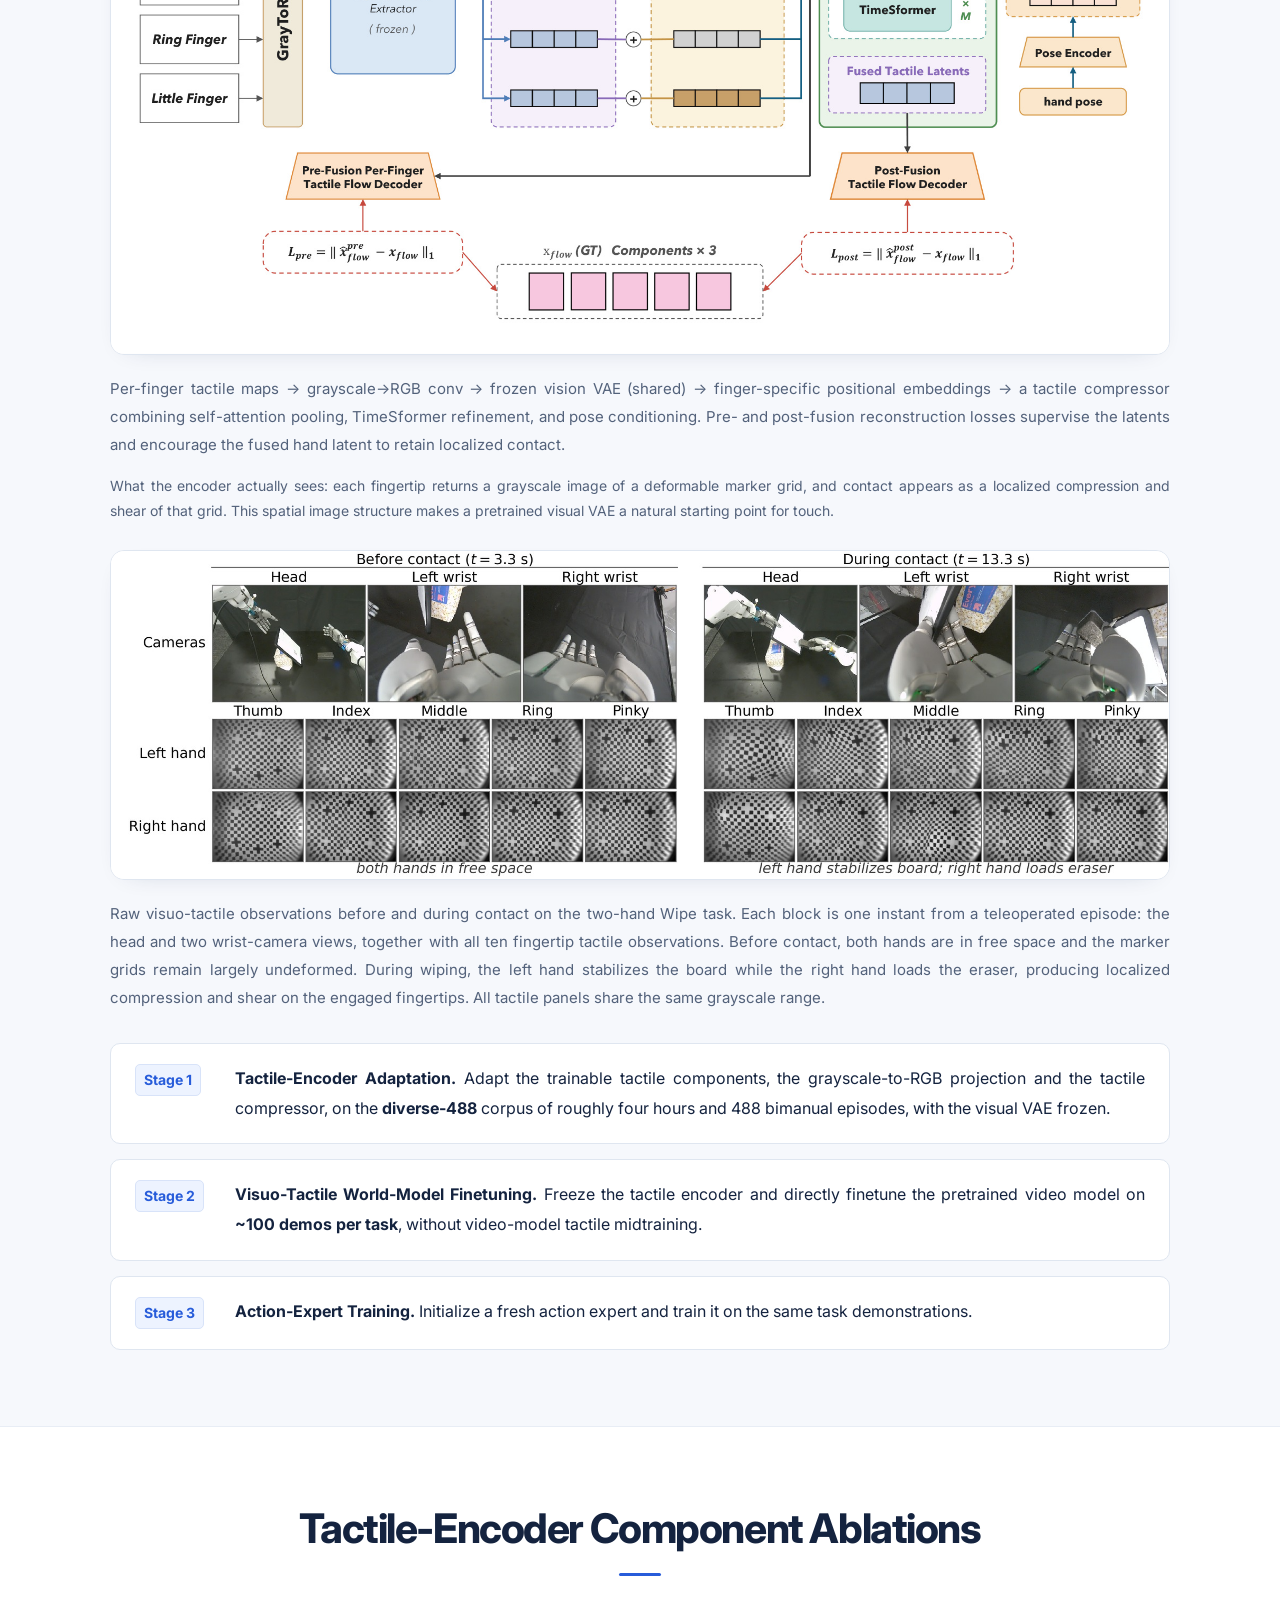
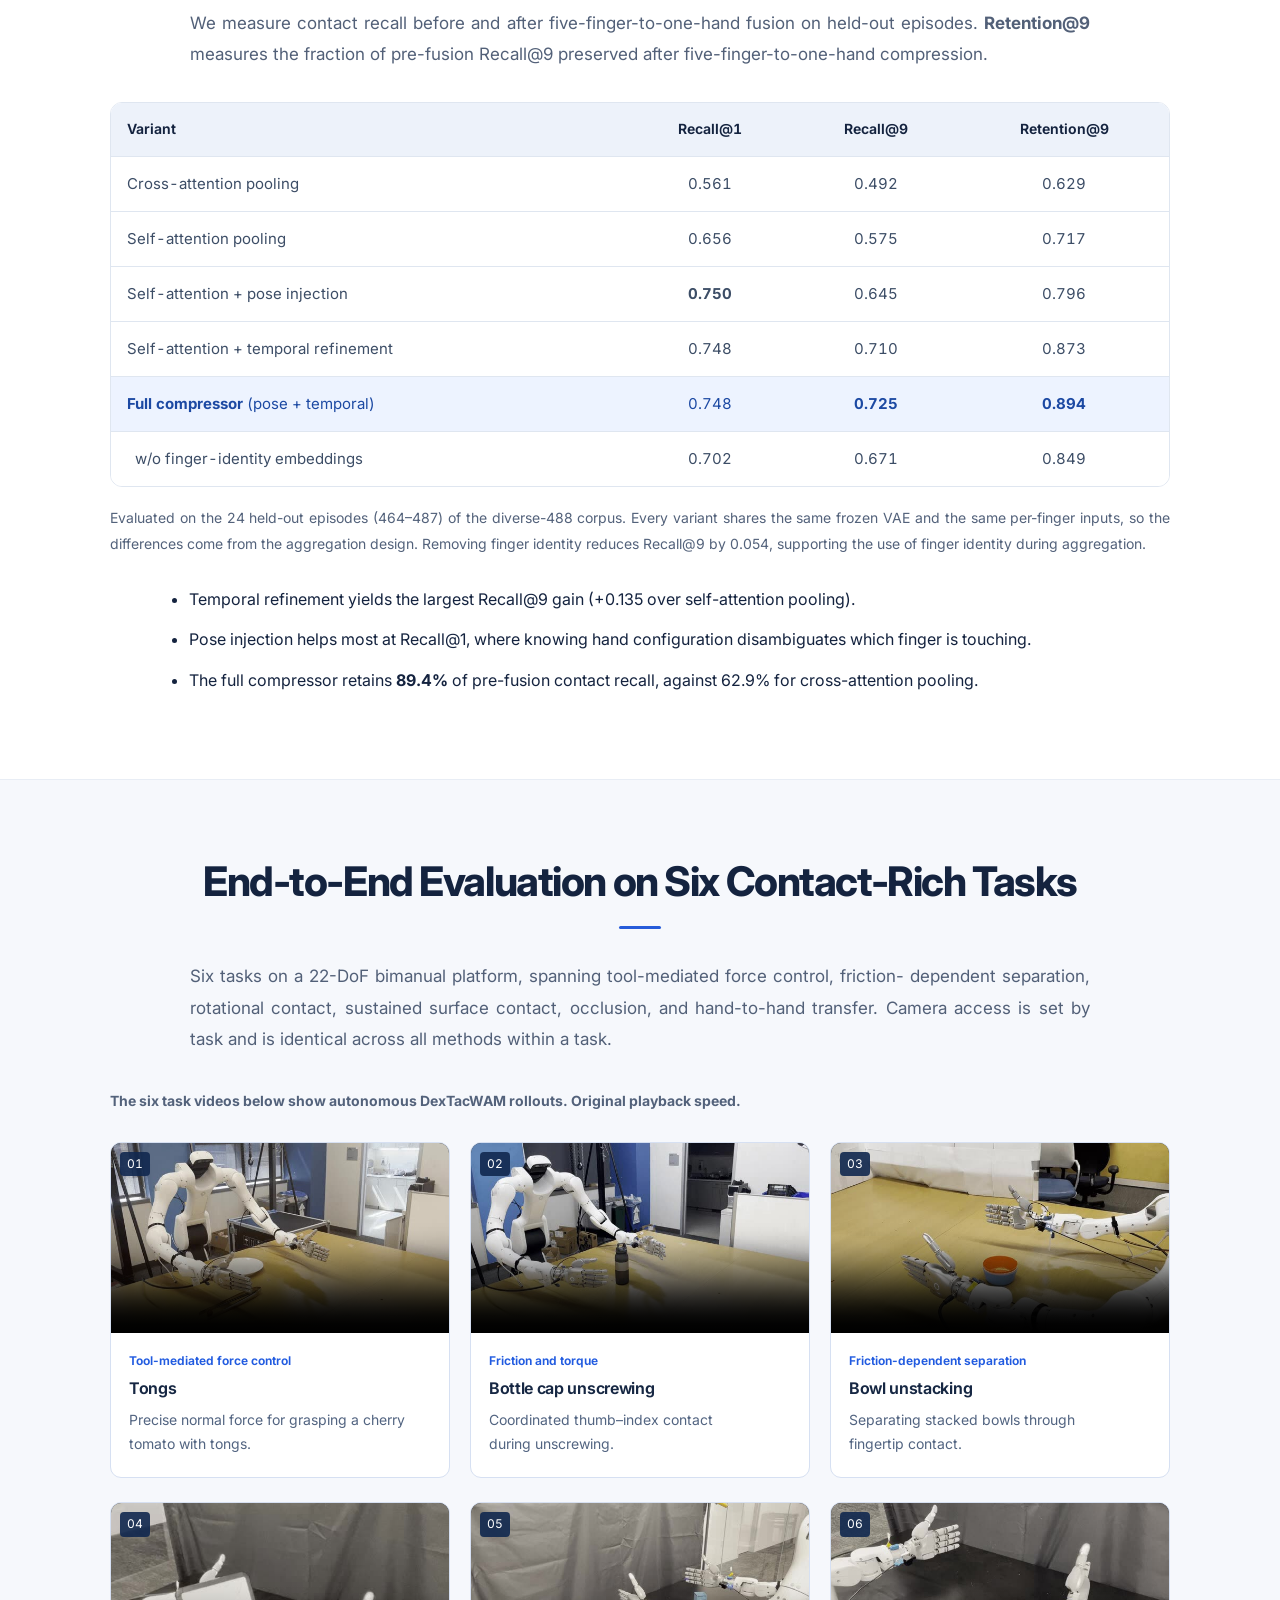
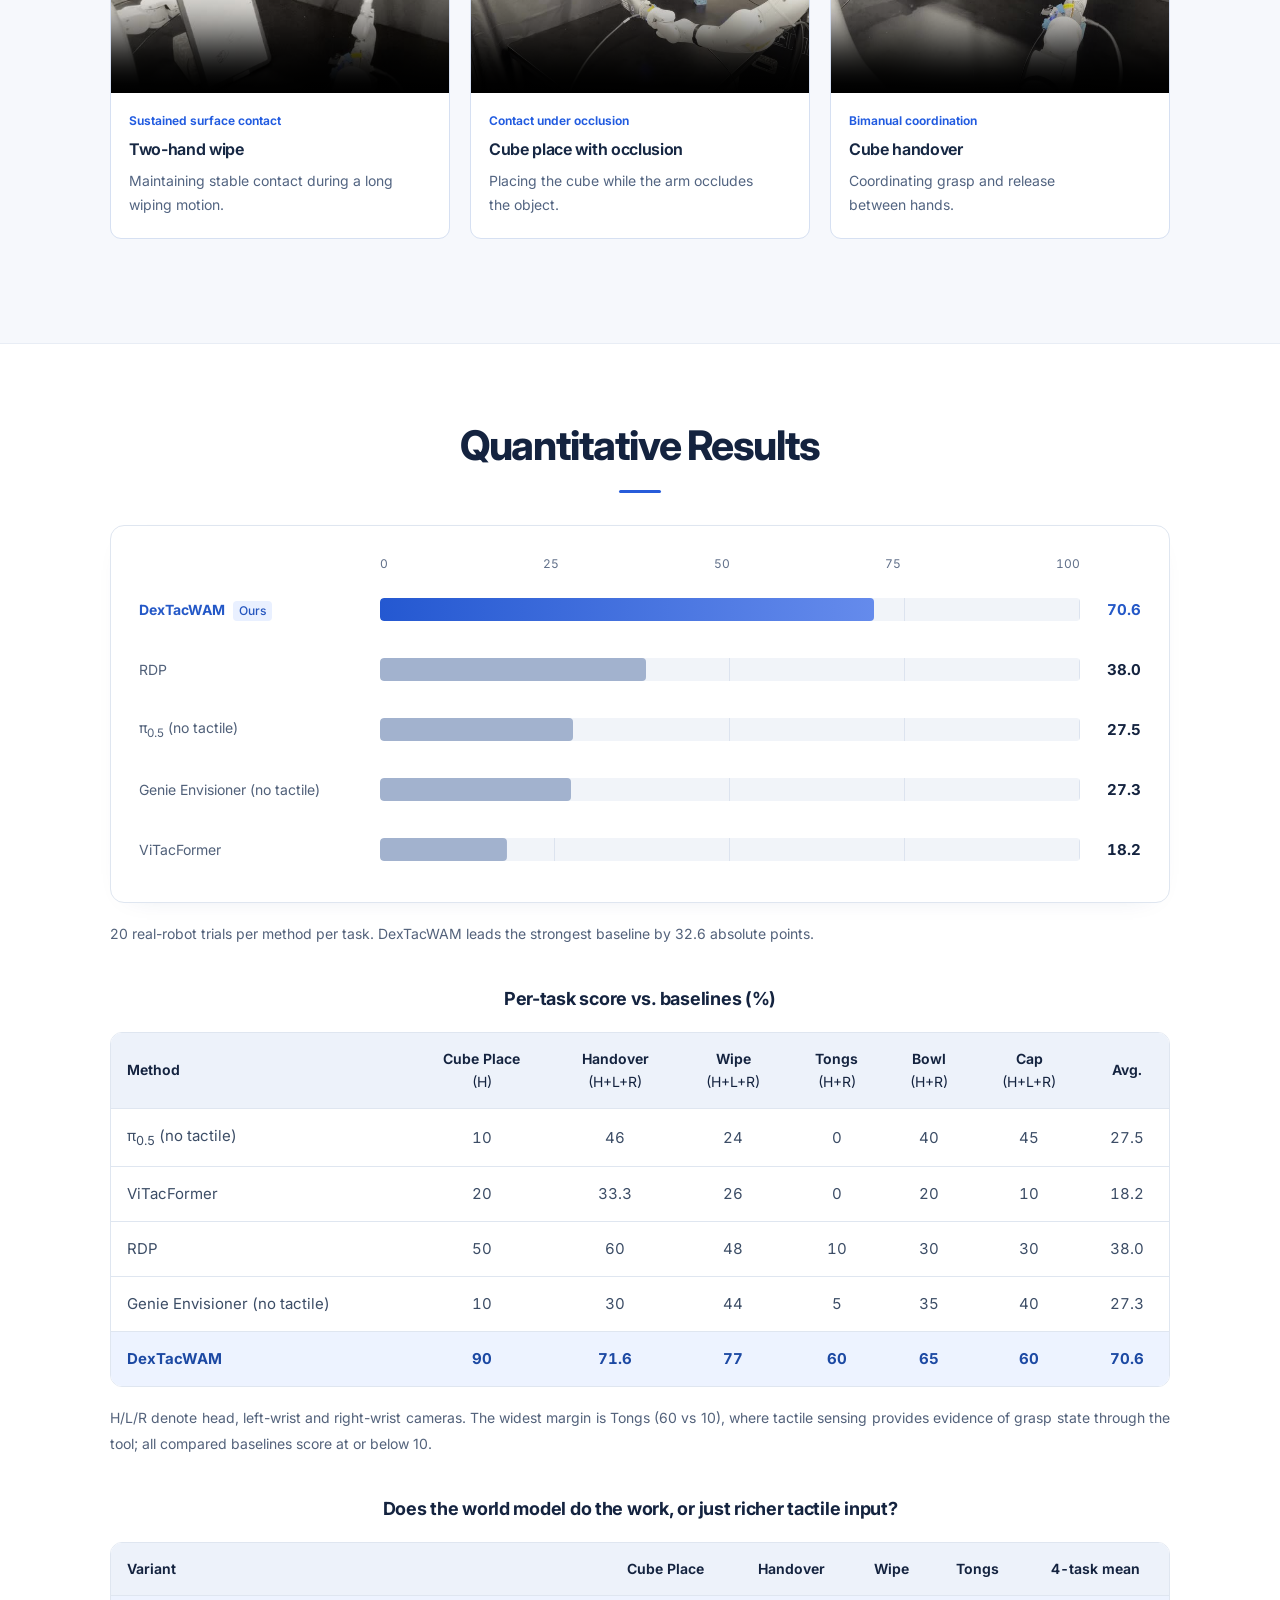
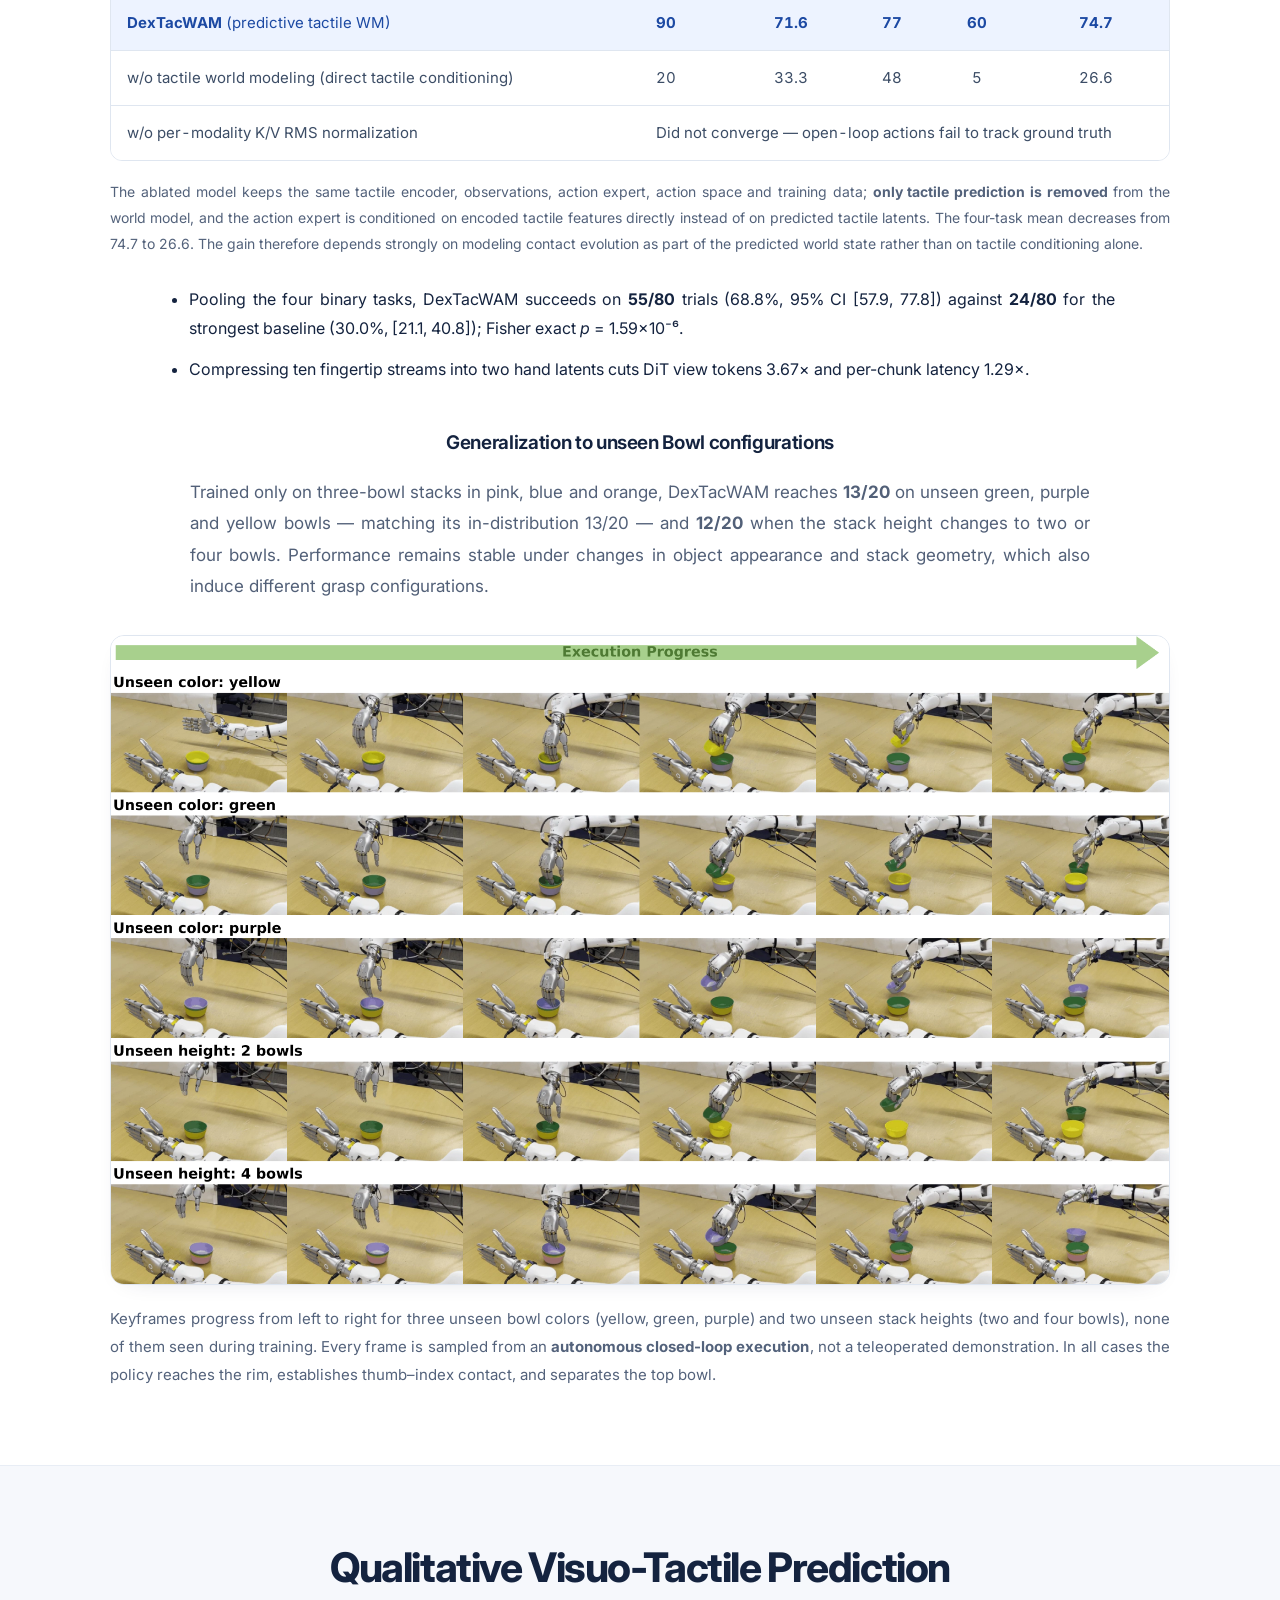
==== commit 8bde832f: "Credit the Berkeley visit in the author block Haoran Yuan and Haoran Lu are listed under UIUC and No" ====
--- a/index.html
+++ b/index.html
@@ -17,7 +17,7 @@
   <link rel="preconnect" href="https://fonts.gstatic.com" crossorigin />
   <link href="https://fonts.googleapis.com/css2?family=Inter:wght@400;500;600;700;800&family=Newsreader:ital,opsz,wght@0,6..72,400;0,6..72,500;1,6..72,400&display=swap" rel="stylesheet" />
 
-  <link rel="stylesheet" href="static/css/style.css?v=20260921-2" />
+  <link rel="stylesheet" href="static/css/style.css?v=20260928-1" />
 </head>
 
 <body>
@@ -185,10 +185,10 @@
       </header>
       <div class="authors">
         <div class="author-row author-row-main">
-          <span><a href="https://scholar.google.com/citations?user=PzdigUMAAAAJ" target="_blank" rel="noopener">Haoran Yuan</a><sup>1,‡</sup></span>
+          <span><a href="https://scholar.google.com/citations?user=PzdigUMAAAAJ" target="_blank" rel="noopener">Haoran Yuan</a><sup>1,*,‡</sup></span>
           <span><a href="https://scholar.google.com/citations?user=Dngm3CYAAAAJ" target="_blank" rel="noopener">Zekai Wang</a><sup>2</sup></span>
           <span><a href="https://scholar.google.com/citations?user=tlOWnSIAAAAJ" target="_blank" rel="noopener">Boning Shao</a><sup>2</sup></span>
-          <span><a href="https://luhr2003.github.io/" target="_blank" rel="noopener">Haoran Lu</a><sup>3</sup></span>
+          <span><a href="https://luhr2003.github.io/" target="_blank" rel="noopener">Haoran Lu</a><sup>3,*</sup></span>
           <span><a href="https://people.eecs.berkeley.edu/~trevor/" target="_blank" rel="noopener">Trevor Darrell</a><sup>2</sup></span>
           <span><a href="https://isminoula.github.io/" target="_blank" rel="noopener">Ismini Lourentzou</a><sup>1,†</sup></span>
           <span><a href="https://scholar.google.com/citations?user=xVN3UxYAAAAJ" target="_blank" rel="noopener">Wei Zhan</a><sup>2,†</sup></span>
@@ -201,6 +201,7 @@
           <span><sup>3</sup>Northwestern University</span>
         </div>
         <div class="credit-row">
+          <span class="visit-note"><sup>*</sup>Work done during a visit to UC Berkeley</span>
           <span class="project-lead-note"><sup>‡</sup>Project lead</span>
           <span class="advising-note"><sup>†</sup>Equal advising, co-corresponding authors</span>
         </div>
--- a/static/css/style.css
+++ b/static/css/style.css
@@ -682,6 +682,7 @@
   gap: 4px 24px;
   max-width: 100%;
 }
+.project-info .visit-note,
 .project-info .advising-note { display: block; width: 100%; }
 @media (max-width: 900px) {
   .project-info .authors { font-size: .9375rem; }
@@ -793,6 +794,7 @@
 .project-info .affiliations { color: var(--muted); margin-top: 22px; gap: 6px; }
 .project-info .affiliation-row { margin-bottom: 4px; }
 .project-info .project-lead-note,
+.project-info .visit-note,
 .project-info .advising-note { font-size: .8125rem; }
 .project-info .links { margin-top: 26px; }
 .project-info .link-btn {
@@ -843,6 +845,7 @@
   .project-info .affiliations { font-size: .8125rem; margin-top: 21px; }
   .project-info .affiliation-row { flex-direction: column; align-items: center; gap: 5px; }
   .project-info .project-lead-note,
+  .project-info .visit-note,
   .project-info .advising-note { font-size: .75rem; }
   .institution-logos { margin-top: 56px; column-gap: 56px; }
 }
@@ -888,6 +891,7 @@
   gap: 3px 24px;
 }
 .project-info .project-lead-note,
+.project-info .visit-note,
 .project-info .advising-note {
   display: inline;
   width: auto;
@@ -911,6 +915,7 @@
   .project-info .author-row { gap: 4px 12px; }
   .project-info .affiliations { font-size: .8125rem; }
   .project-info .project-lead-note,
+  .project-info .visit-note,
   .project-info .advising-note { font-size: .75rem; }
 }
 
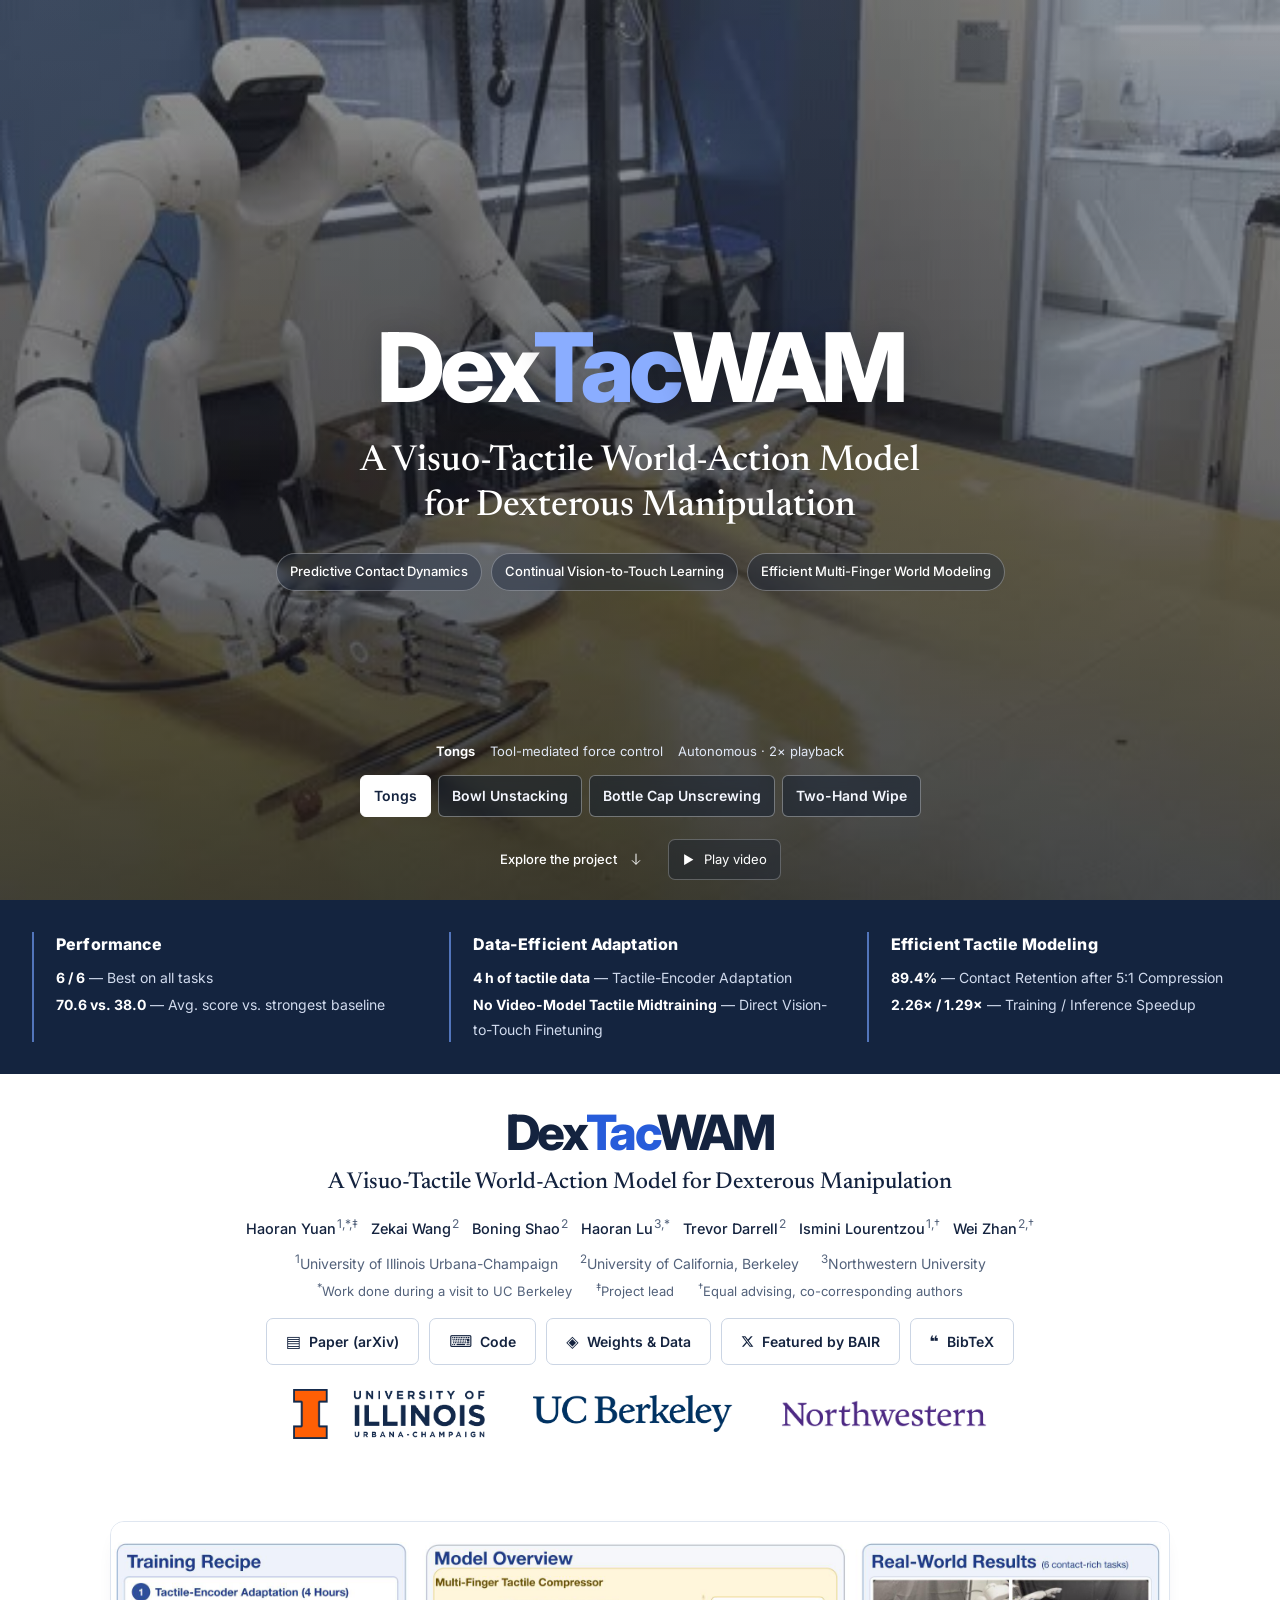
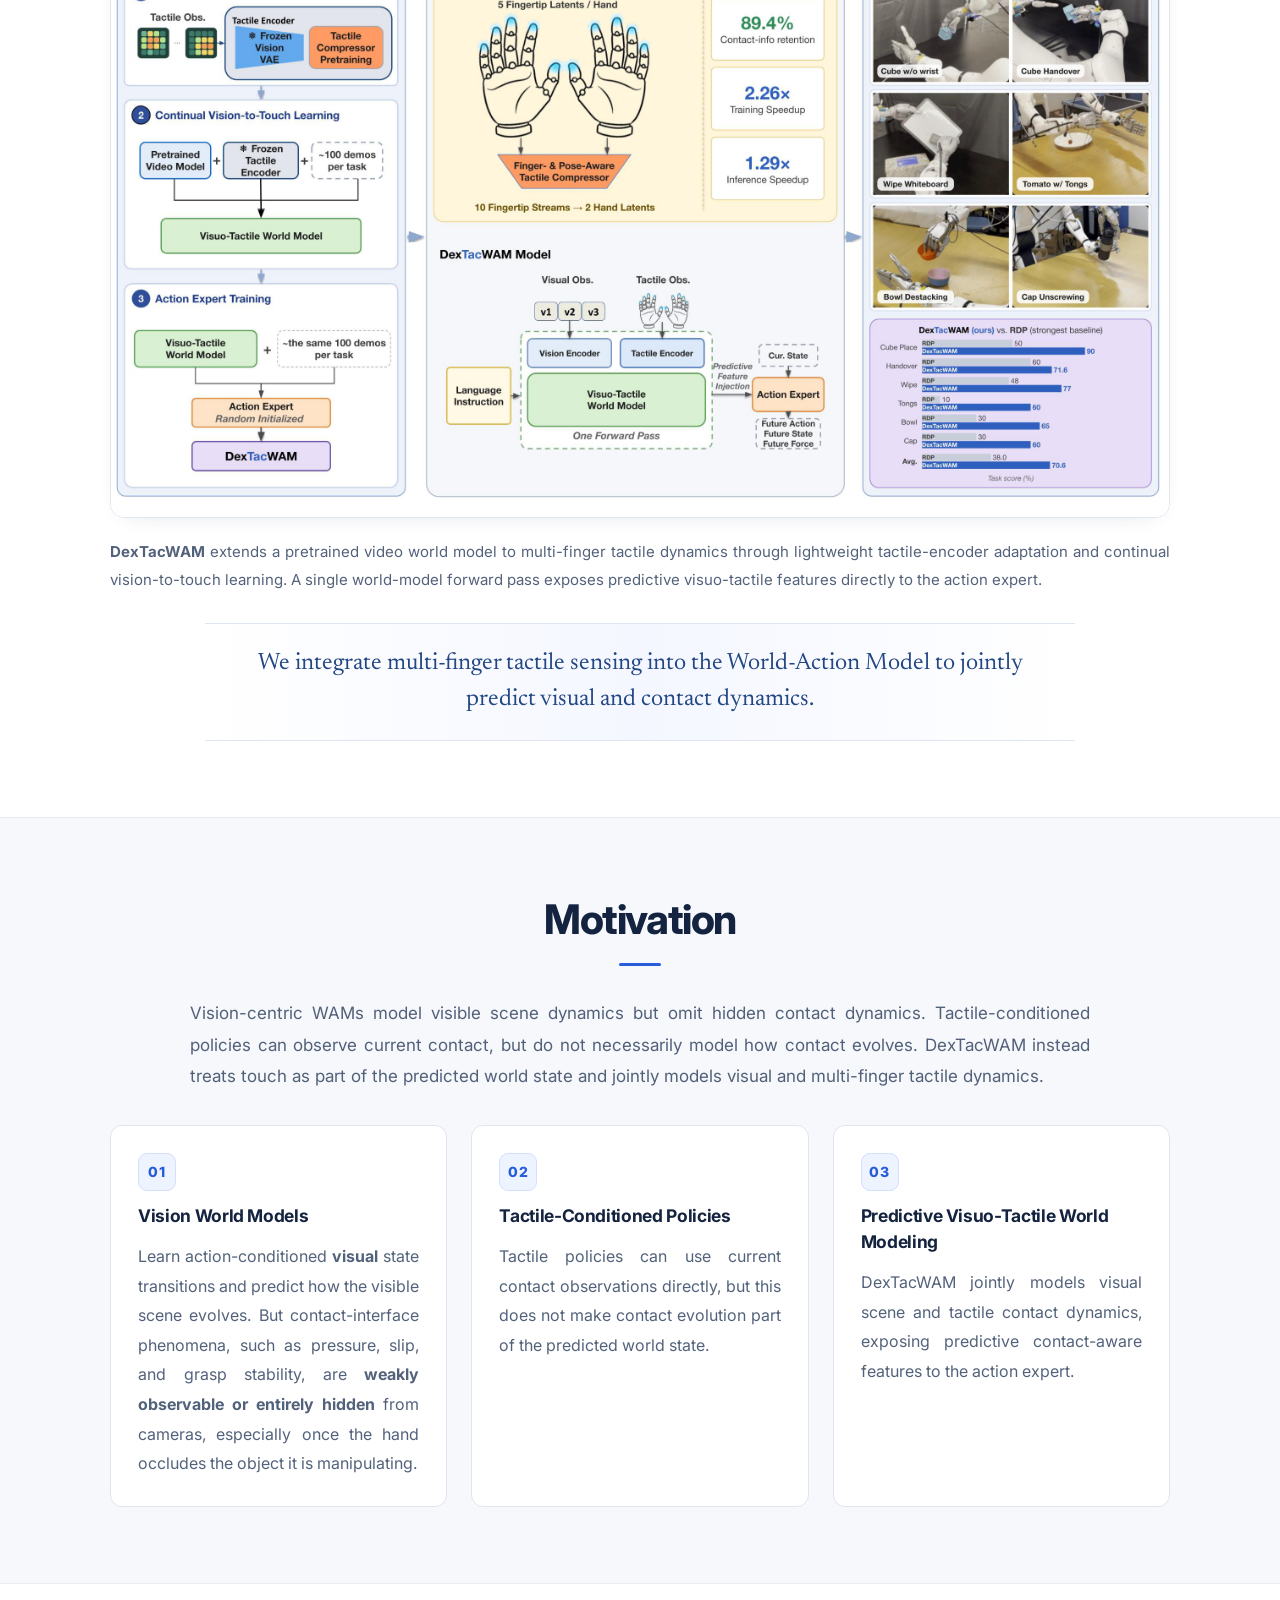
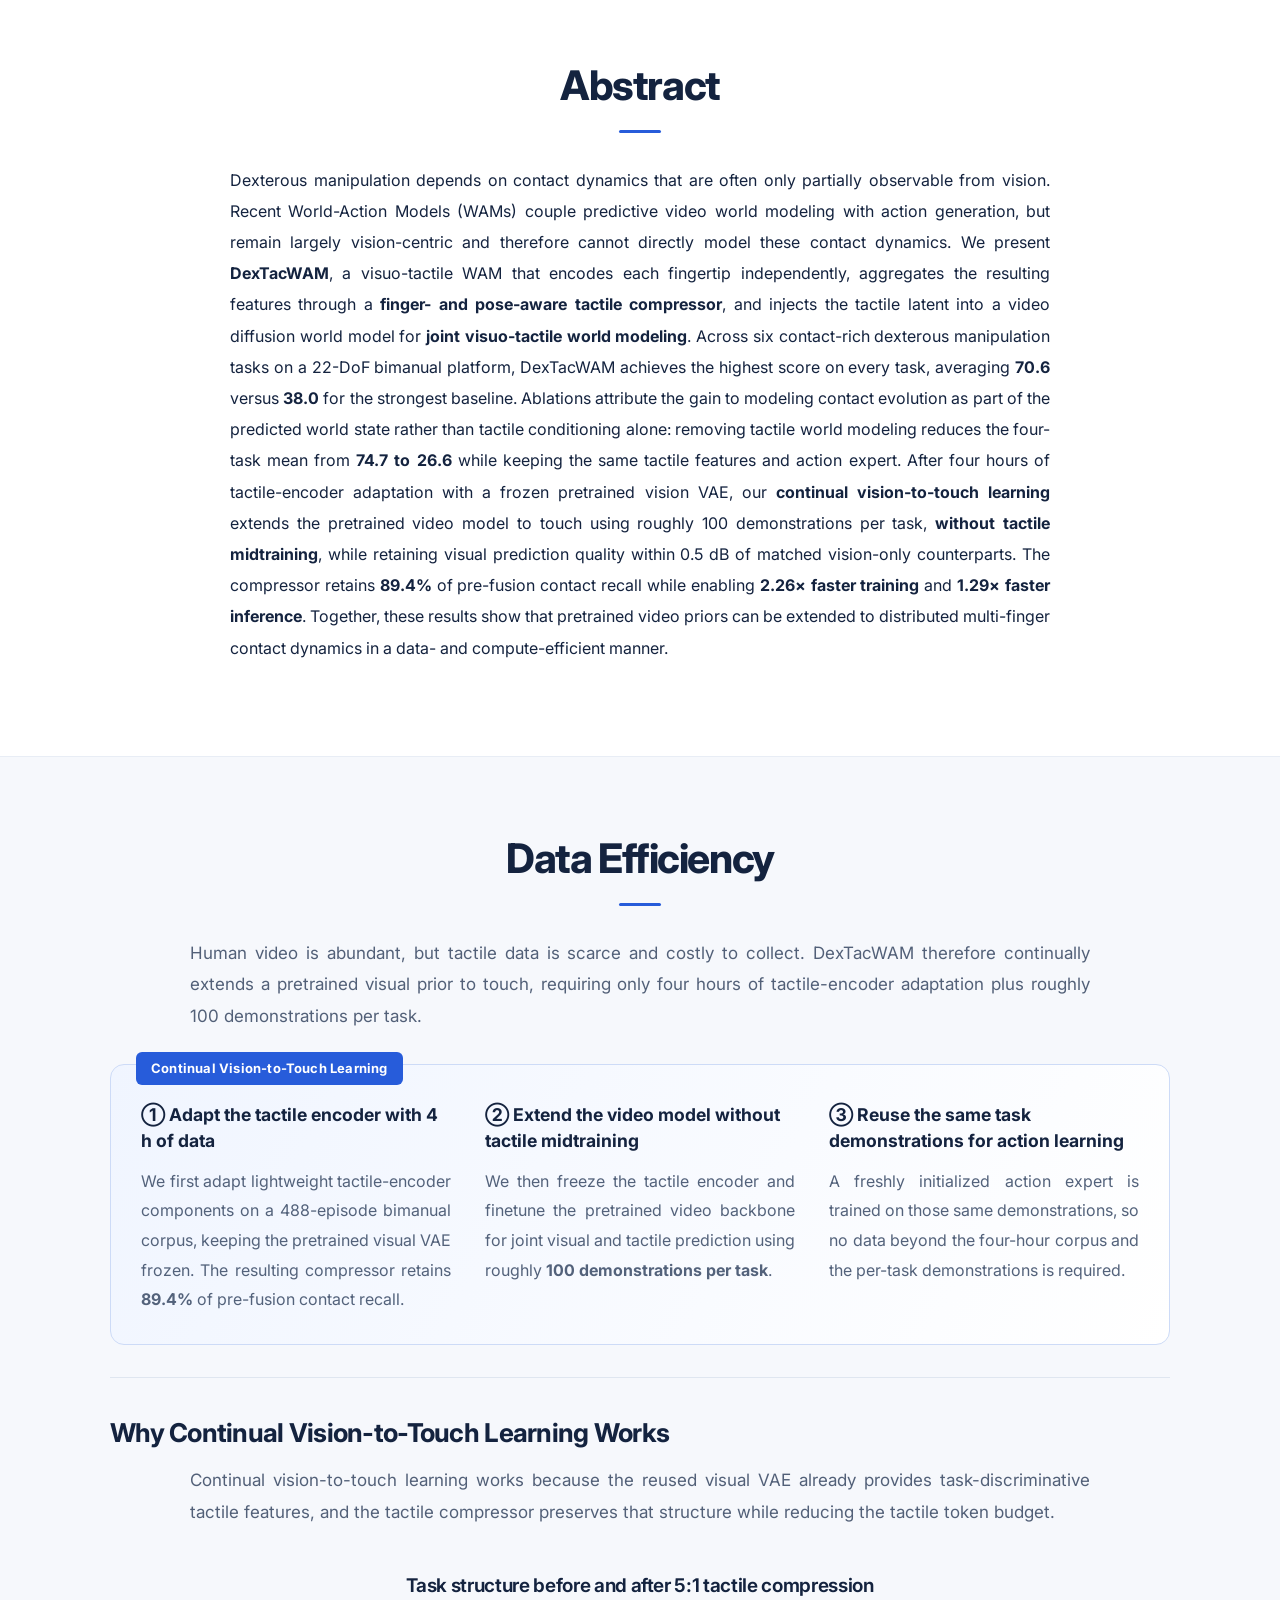
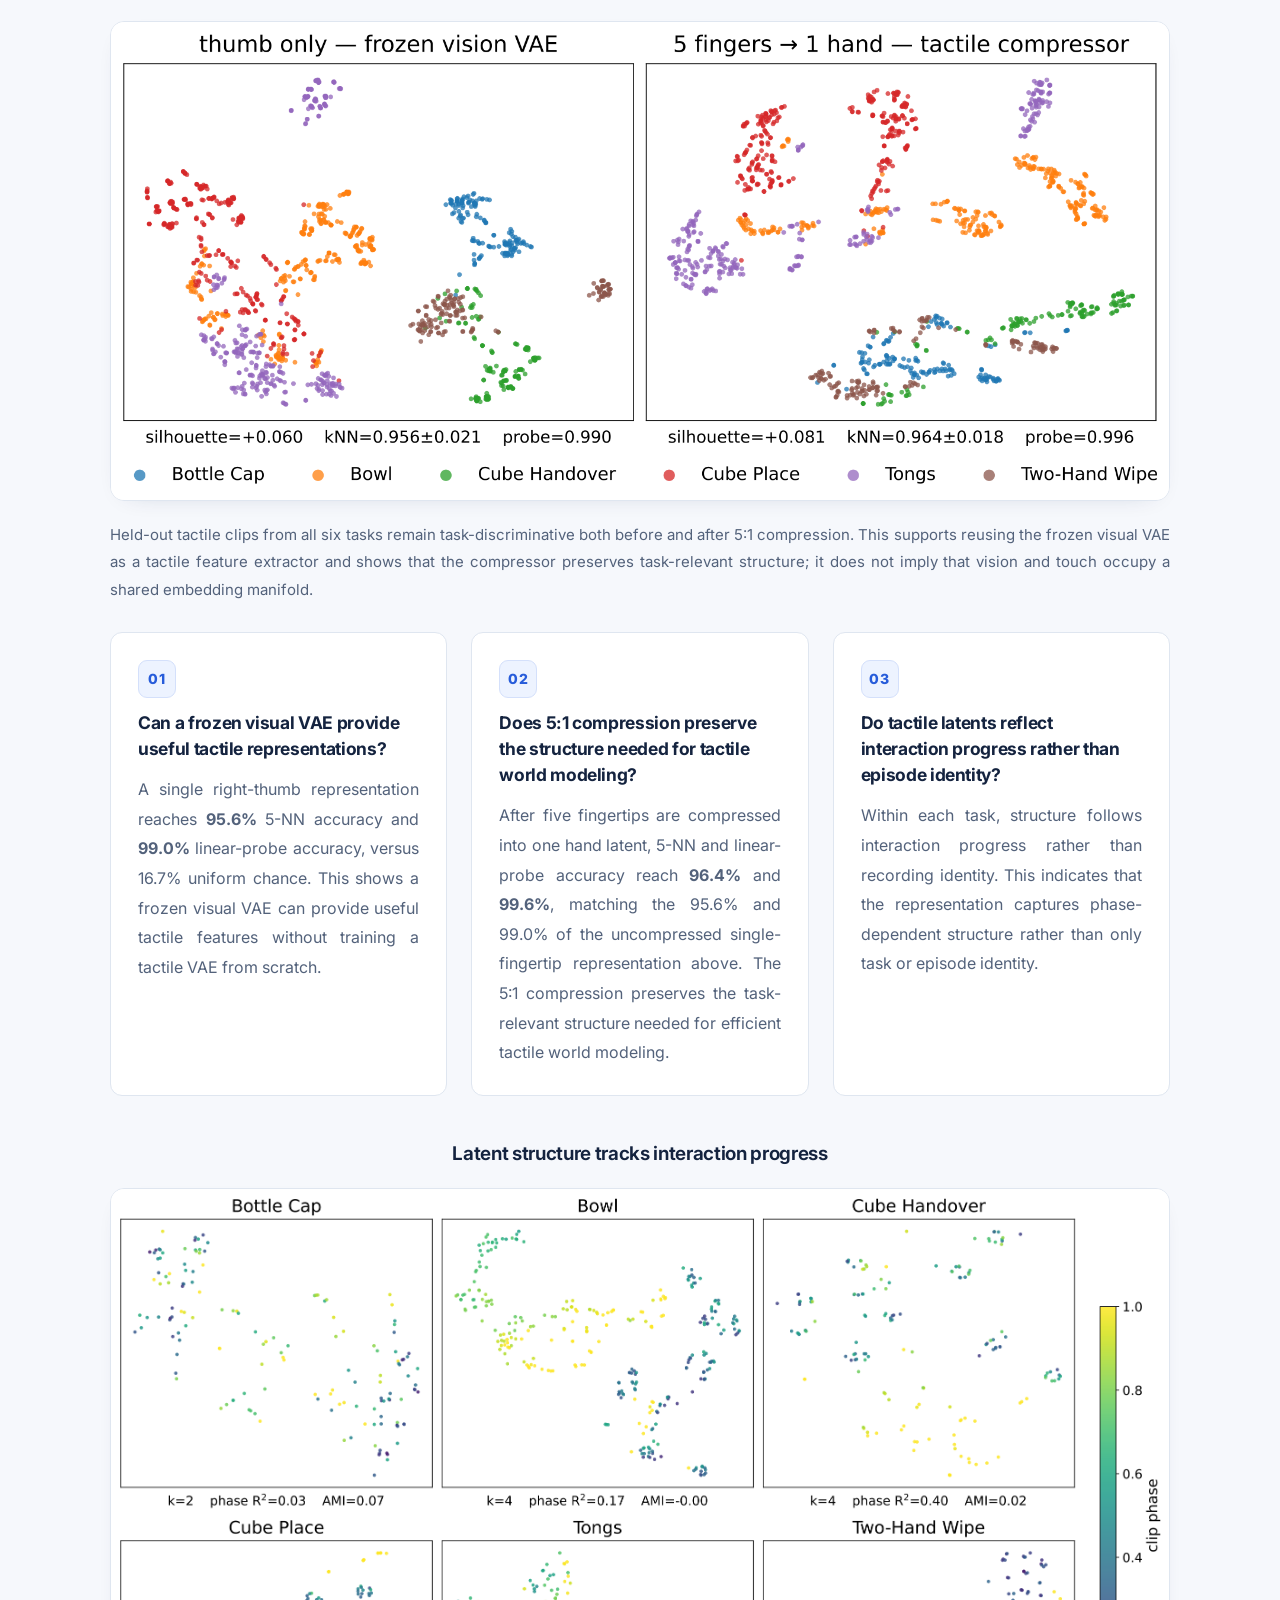
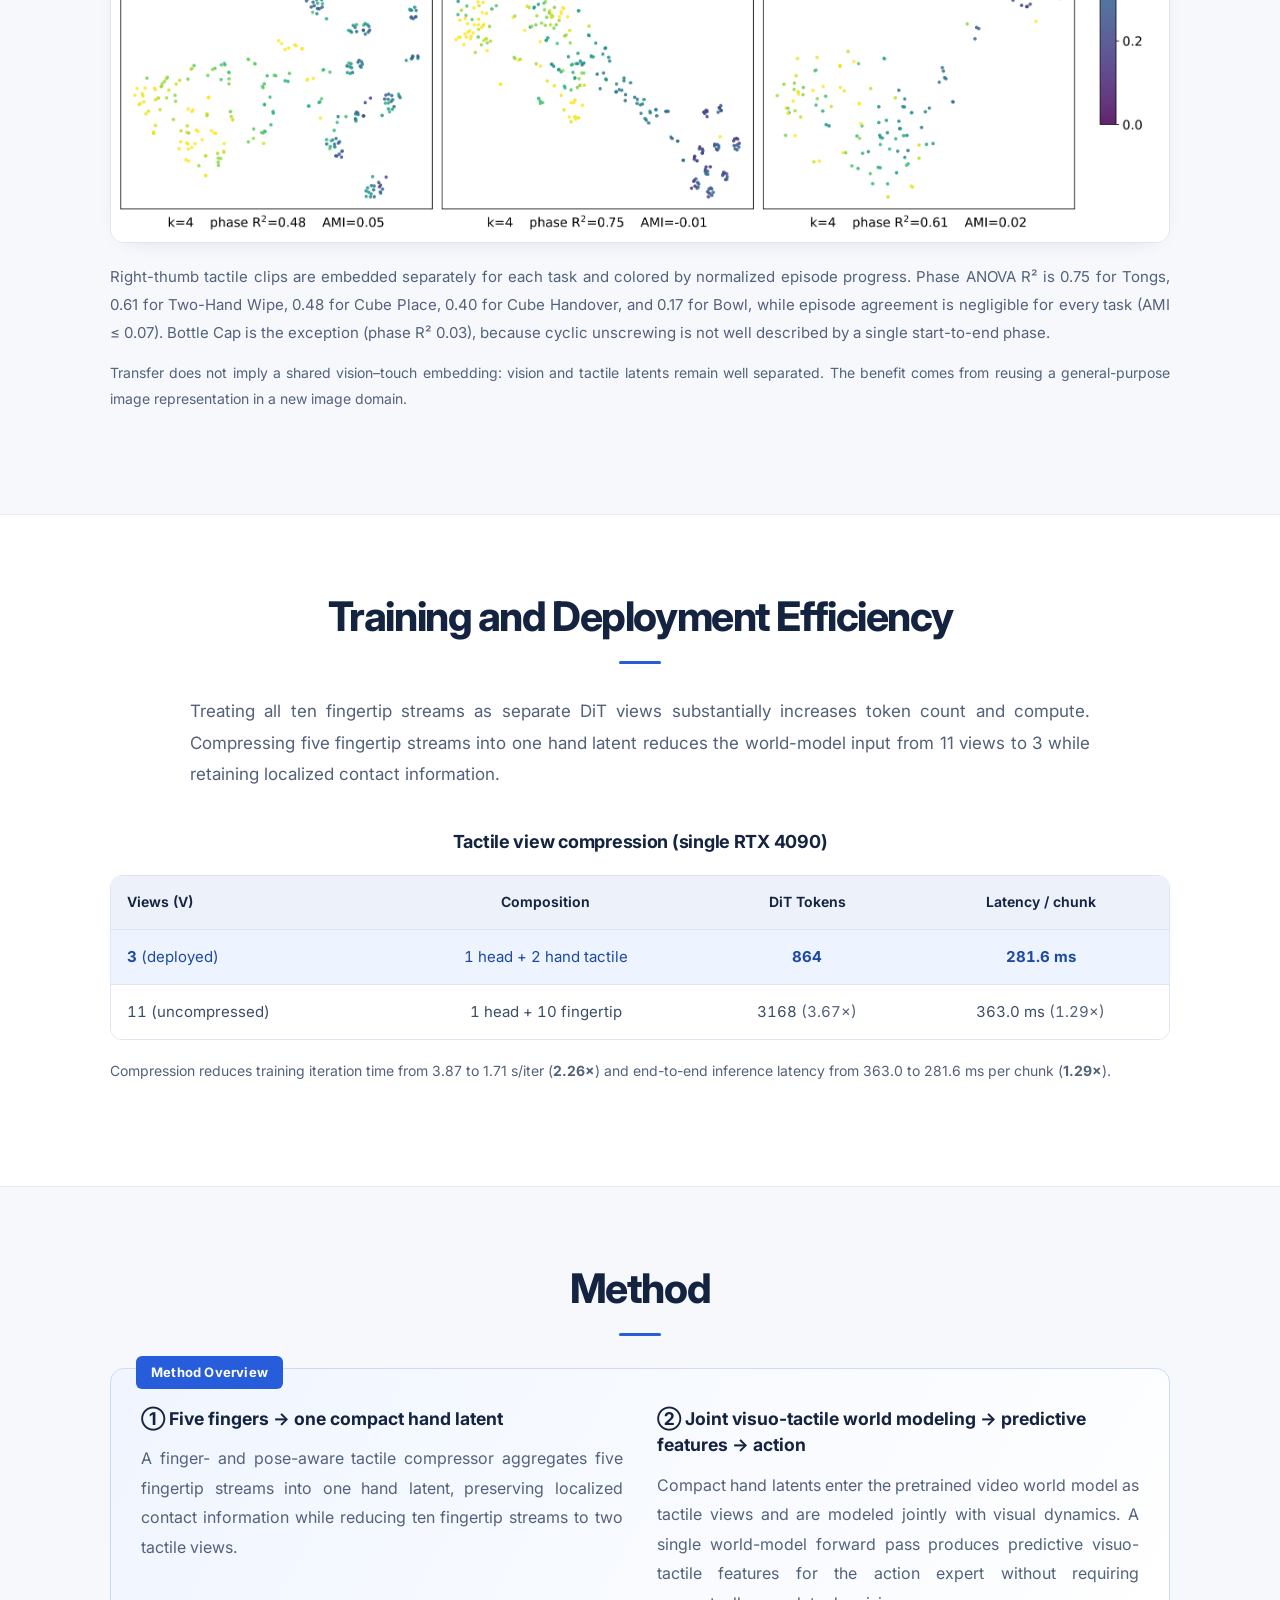
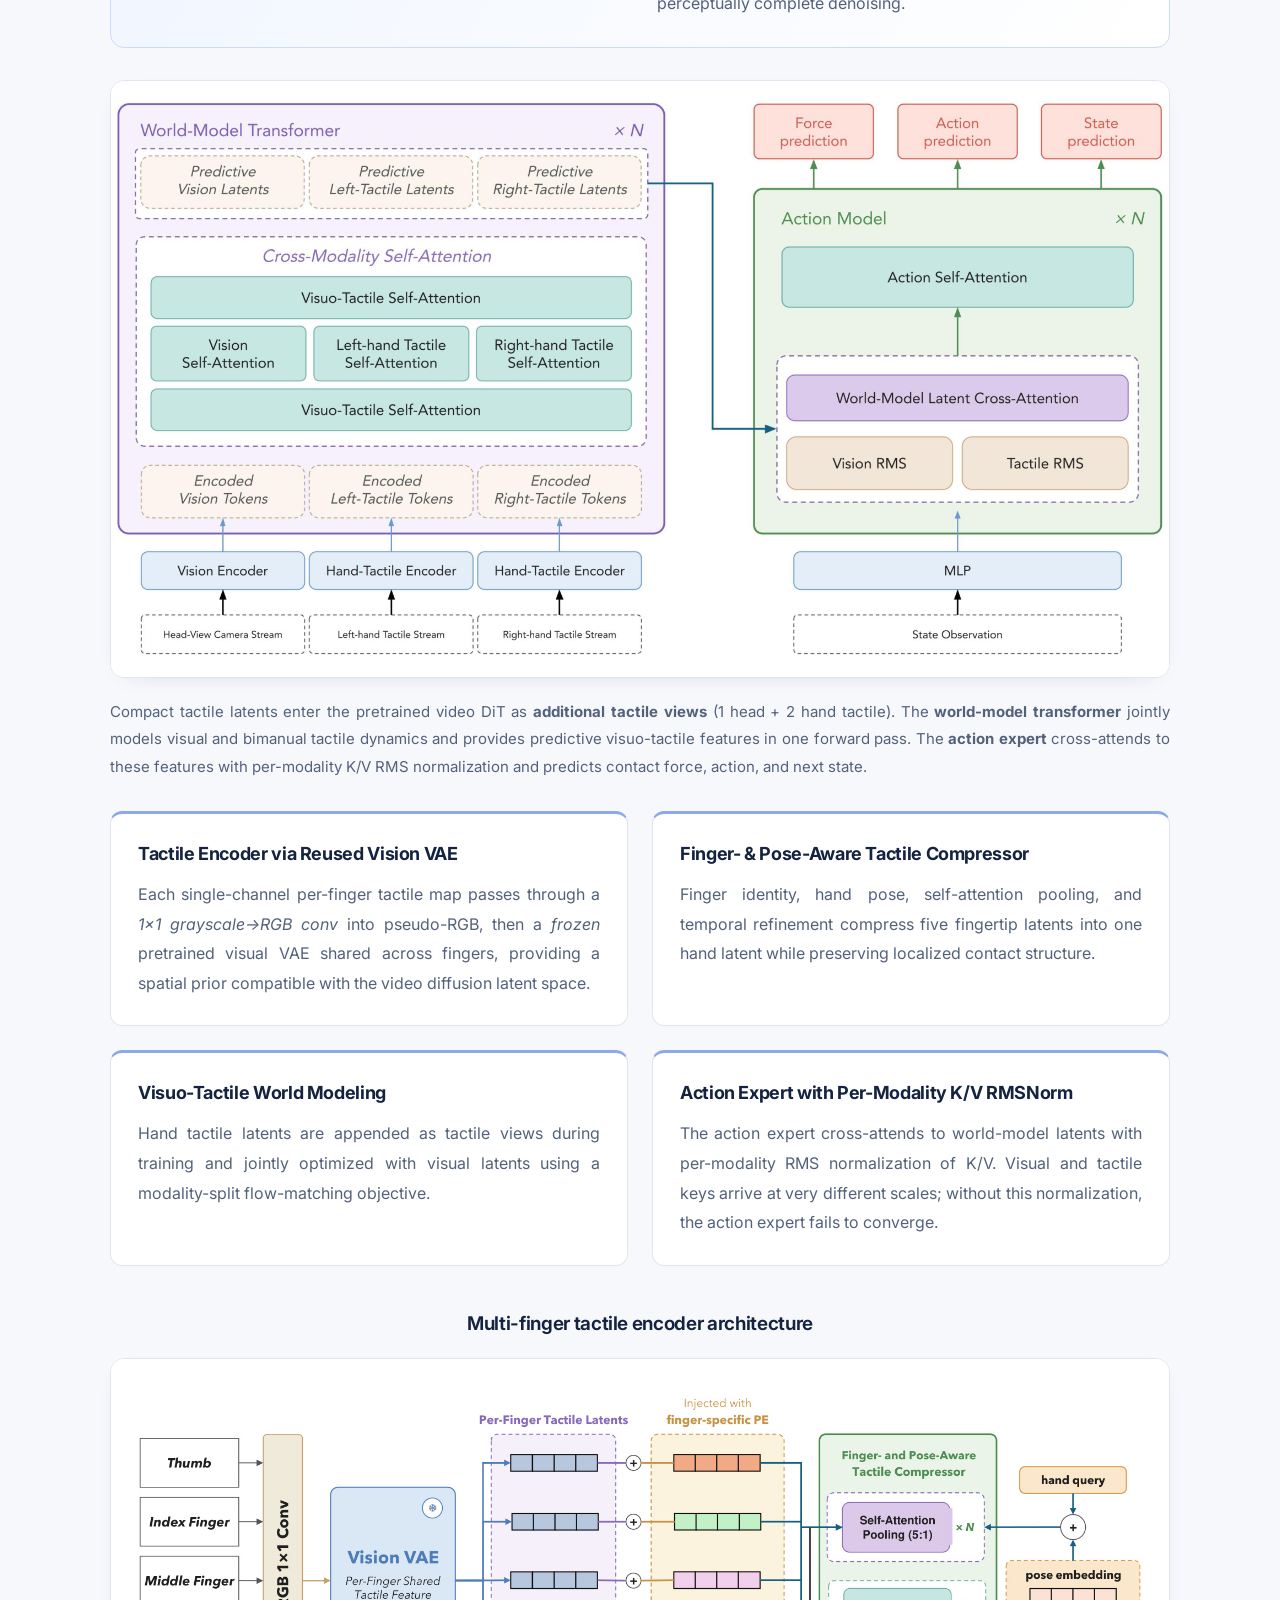
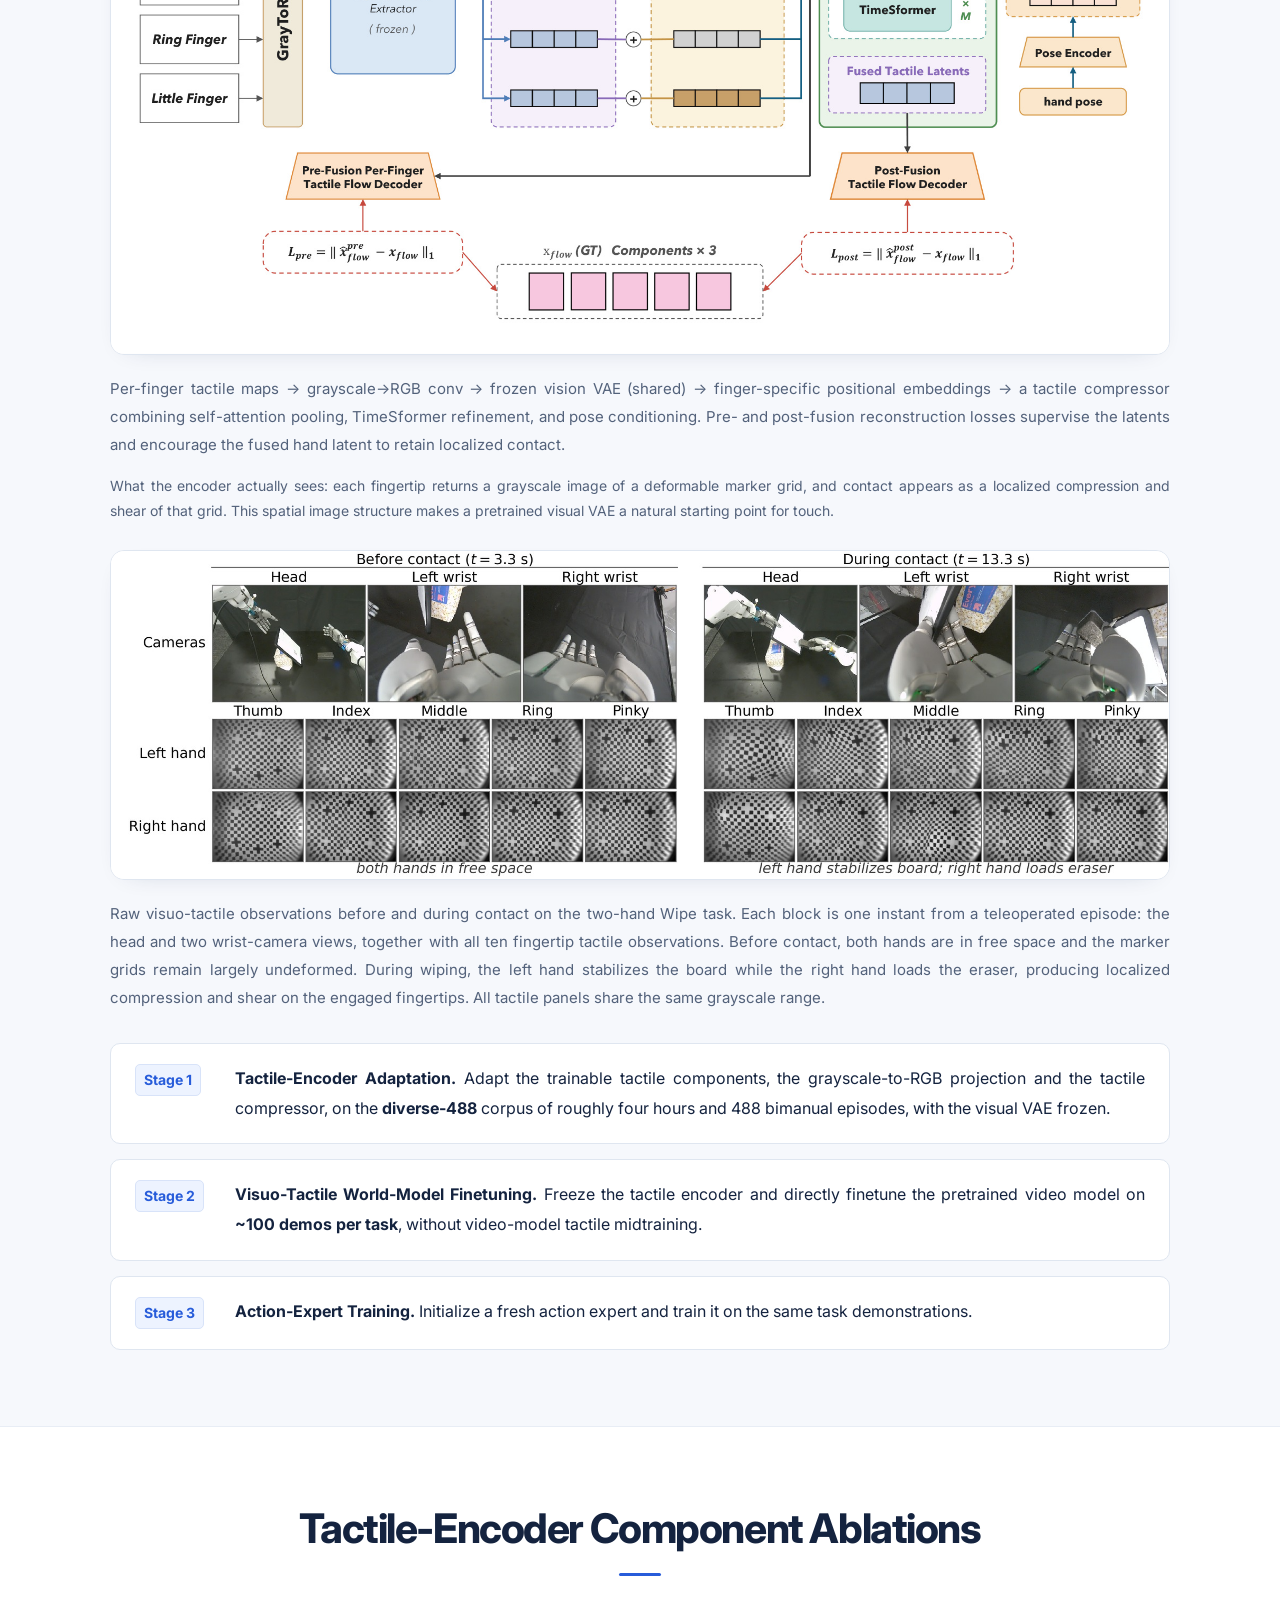
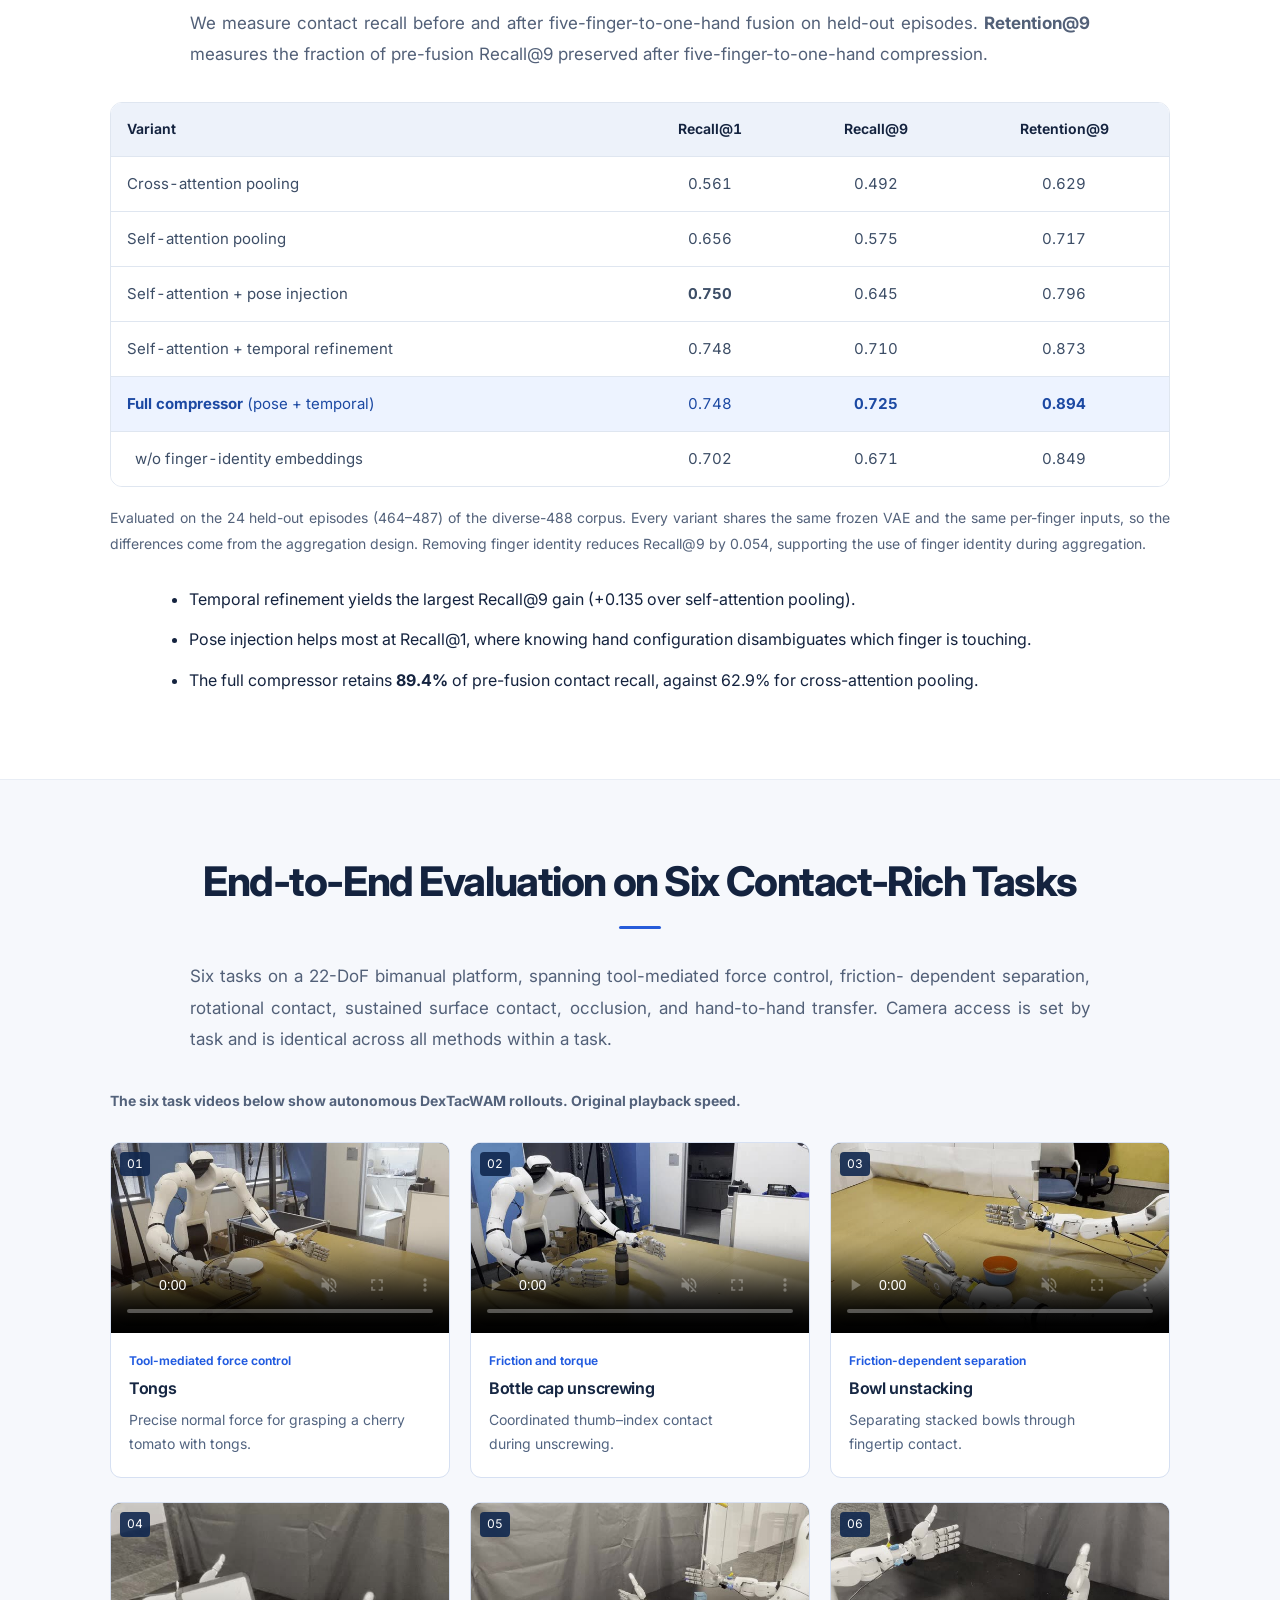
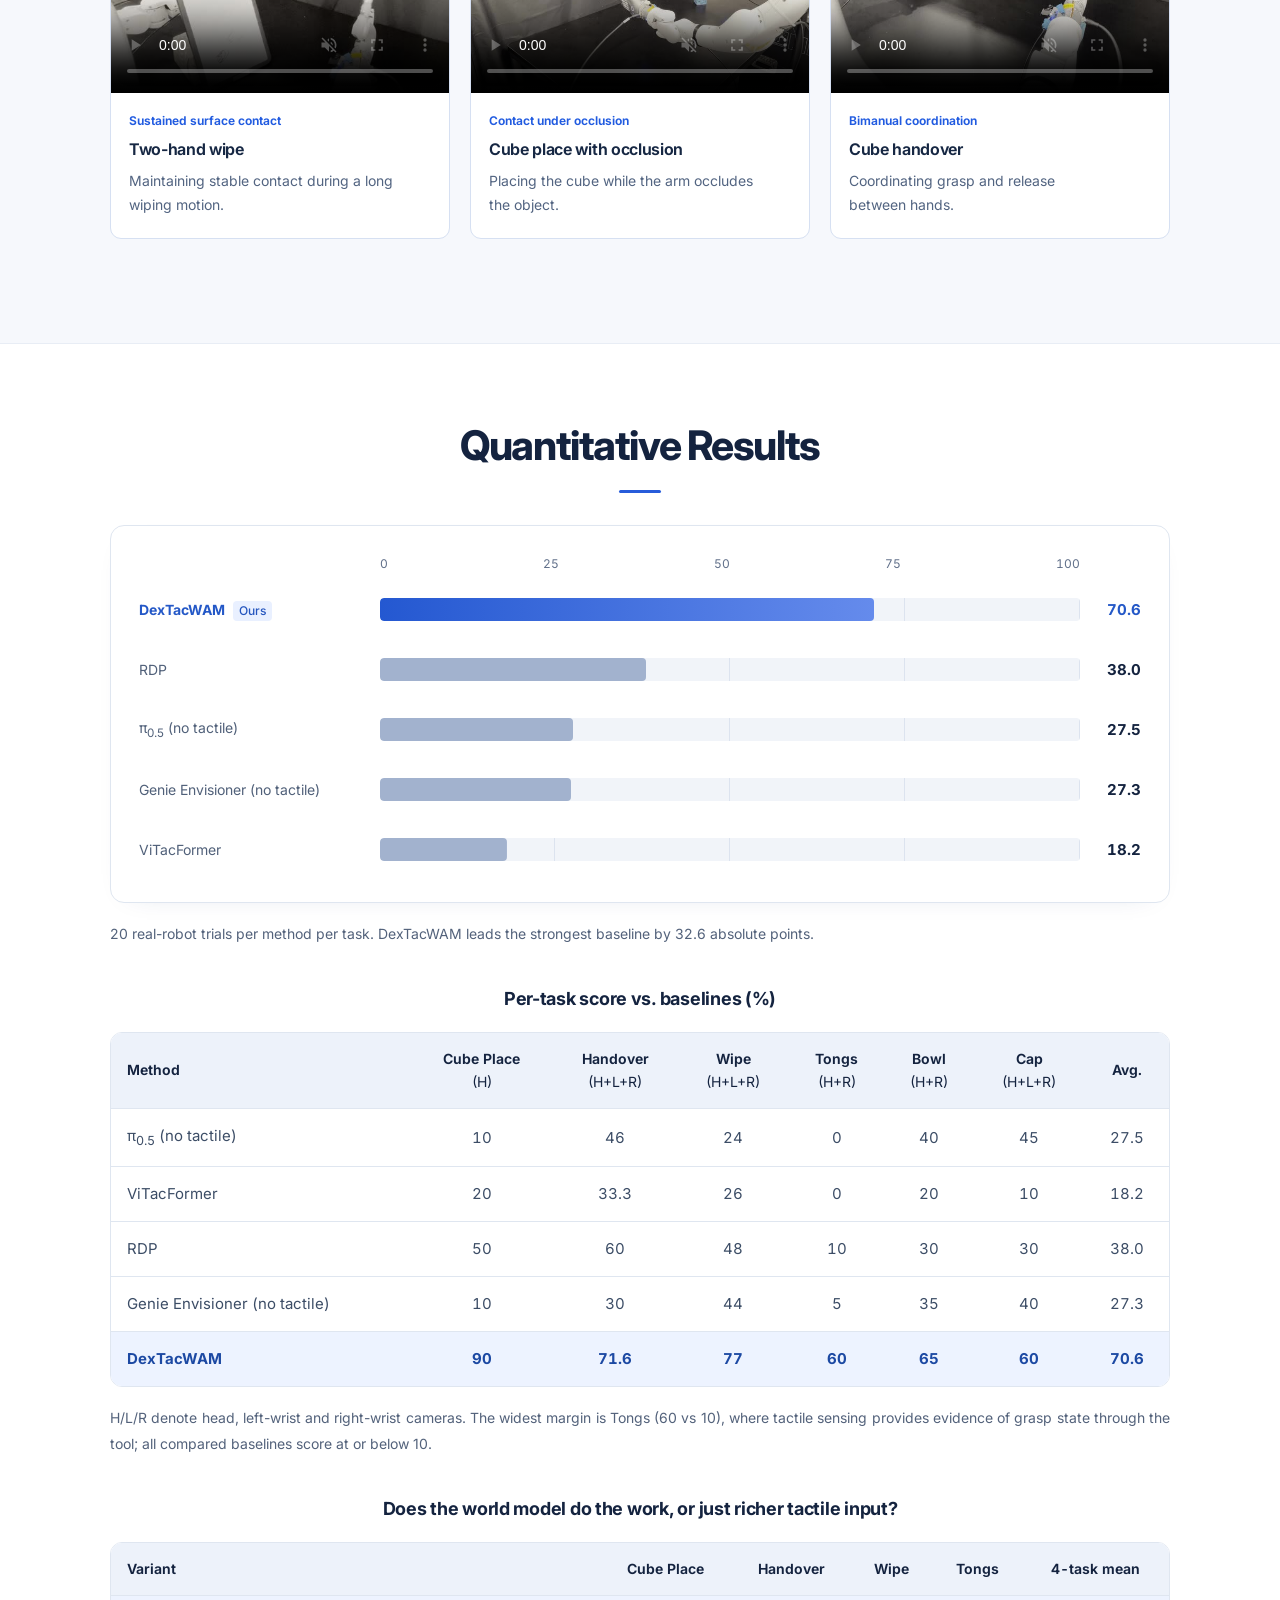
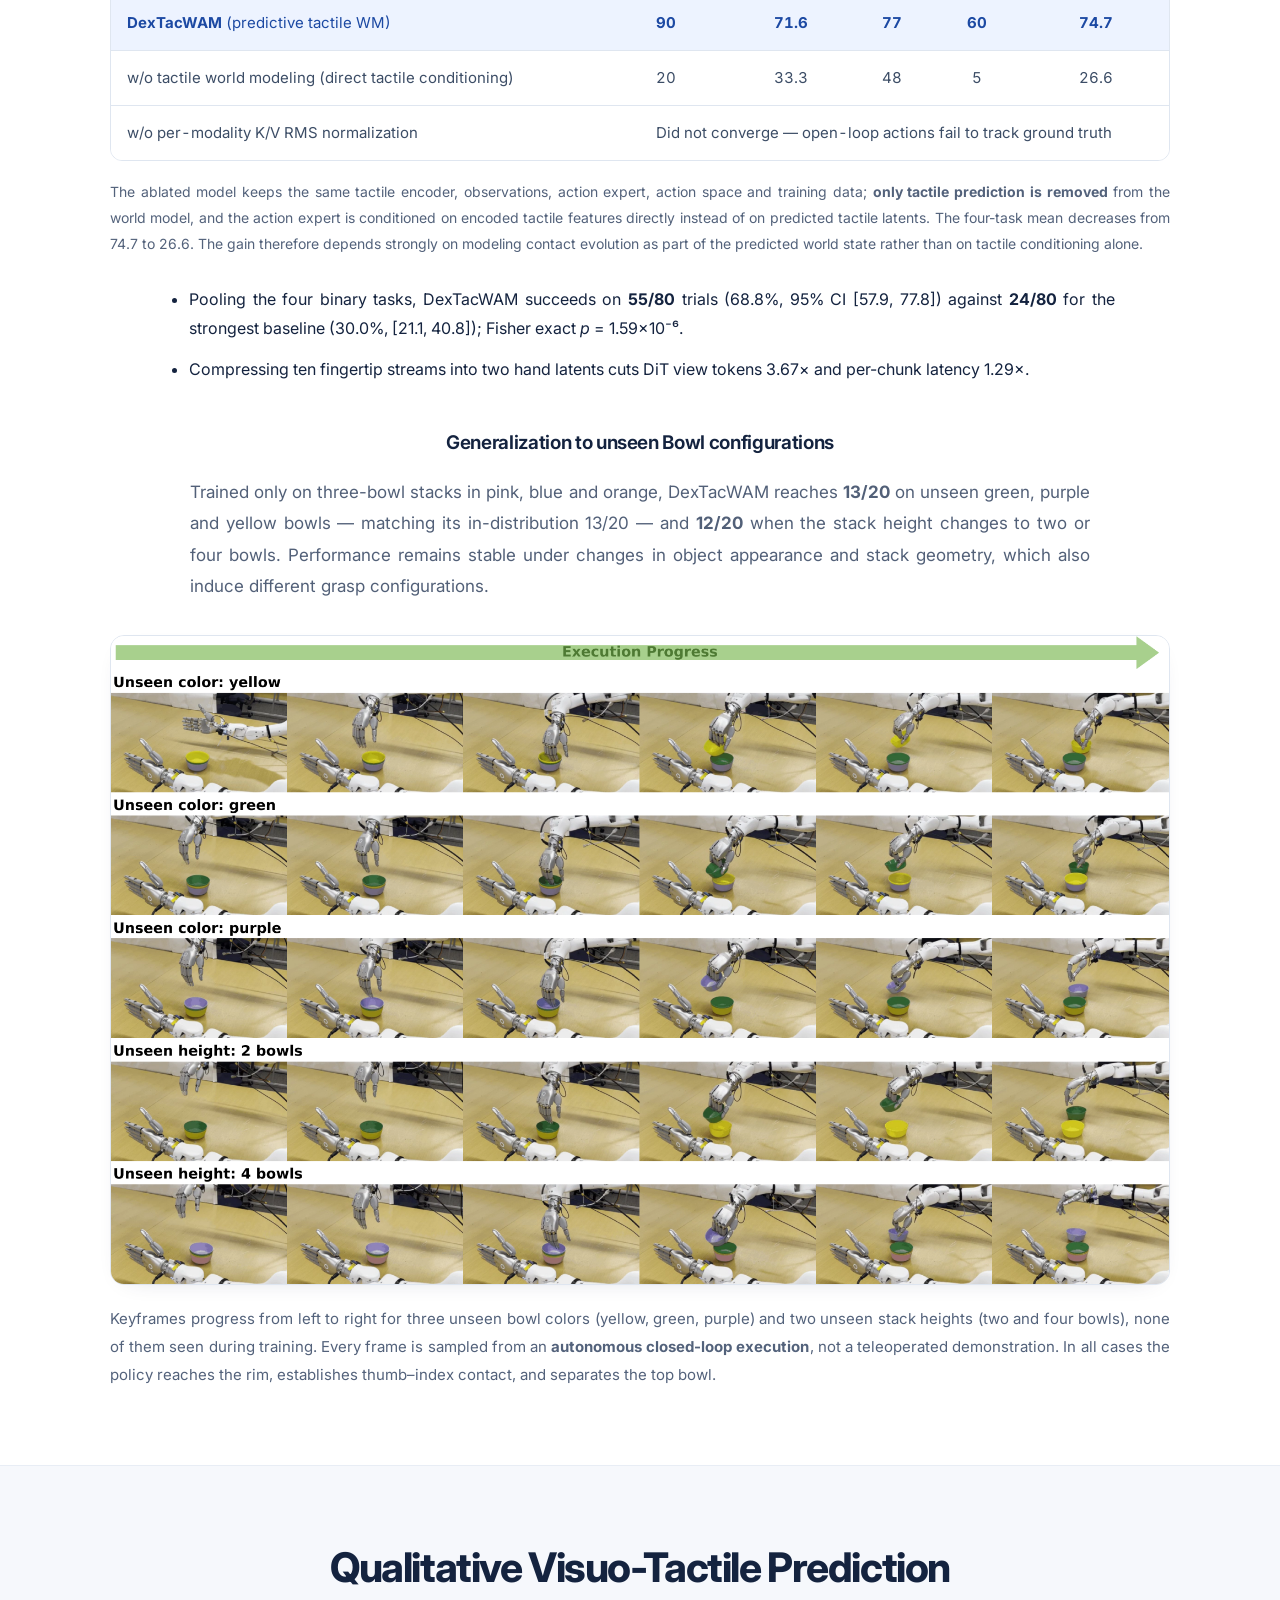
==== commit 2223eee3: "Link the BAIR post announcing the release Co-authored-by: Cursor <cursoragent@cursor.com>" ====
--- a/index.html
+++ b/index.html
@@ -17,7 +17,7 @@
   <link rel="preconnect" href="https://fonts.gstatic.com" crossorigin />
   <link href="https://fonts.googleapis.com/css2?family=Inter:wght@400;500;600;700;800&family=Newsreader:ital,opsz,wght@0,6..72,400;0,6..72,500;1,6..72,400&display=swap" rel="stylesheet" />
 
-  <link rel="stylesheet" href="static/css/style.css?v=20260928-1" />
+  <link rel="stylesheet" href="static/css/style.css?v=20261011-1" />
 </head>
 
 <body>
@@ -211,6 +211,7 @@
         <a class="link-btn" href="https://arxiv.org/abs/2609.24976" target="_blank" rel="noopener"><span class="ic">▤</span> Paper (arXiv)</a>
         <a class="link-btn" href="https://github.com/dextacwam/DexTacWAM" target="_blank" rel="noopener"><span class="ic">⌨</span> Code</a>
         <a class="link-btn" href="https://huggingface.co/collections/JensenYuan/dextacwam-6aba3aa25d3362d882cdefbc" target="_blank" rel="noopener"><span class="ic">◈</span> Weights &amp; Data</a>
+        <a class="link-btn" href="https://x.com/berkeley_ai/status/2105012861449748736" target="_blank" rel="noopener"><span class="ic ic-svg" aria-hidden="true"><svg viewBox="0 0 24 24" width="13" height="13" fill="currentColor"><path d="M18.244 2.25h3.308l-7.227 8.26 8.502 11.24H16.17l-5.214-6.817L4.99 21.75H1.68l7.73-8.835L1.254 2.25H8.08l4.713 6.231zm-1.161 17.52h1.833L7.084 4.126H5.117z"/></svg></span> Featured by BAIR</a>
         <a class="link-btn" href="#bibtex"><span class="ic">❝</span> BibTeX</a>
       </div>
 
--- a/static/css/style.css
+++ b/static/css/style.css
@@ -298,6 +298,7 @@
 }
 .link-btn:hover { text-decoration: none; transform: translateY(-2px); background: var(--accent); color: #fff; }
 .link-btn .ic { font-size: 1rem; }
+.link-btn .ic-svg { display: inline-flex; align-items: center; }
 .hero-rollout-status {
   display: flex;
   flex-wrap: wrap;
